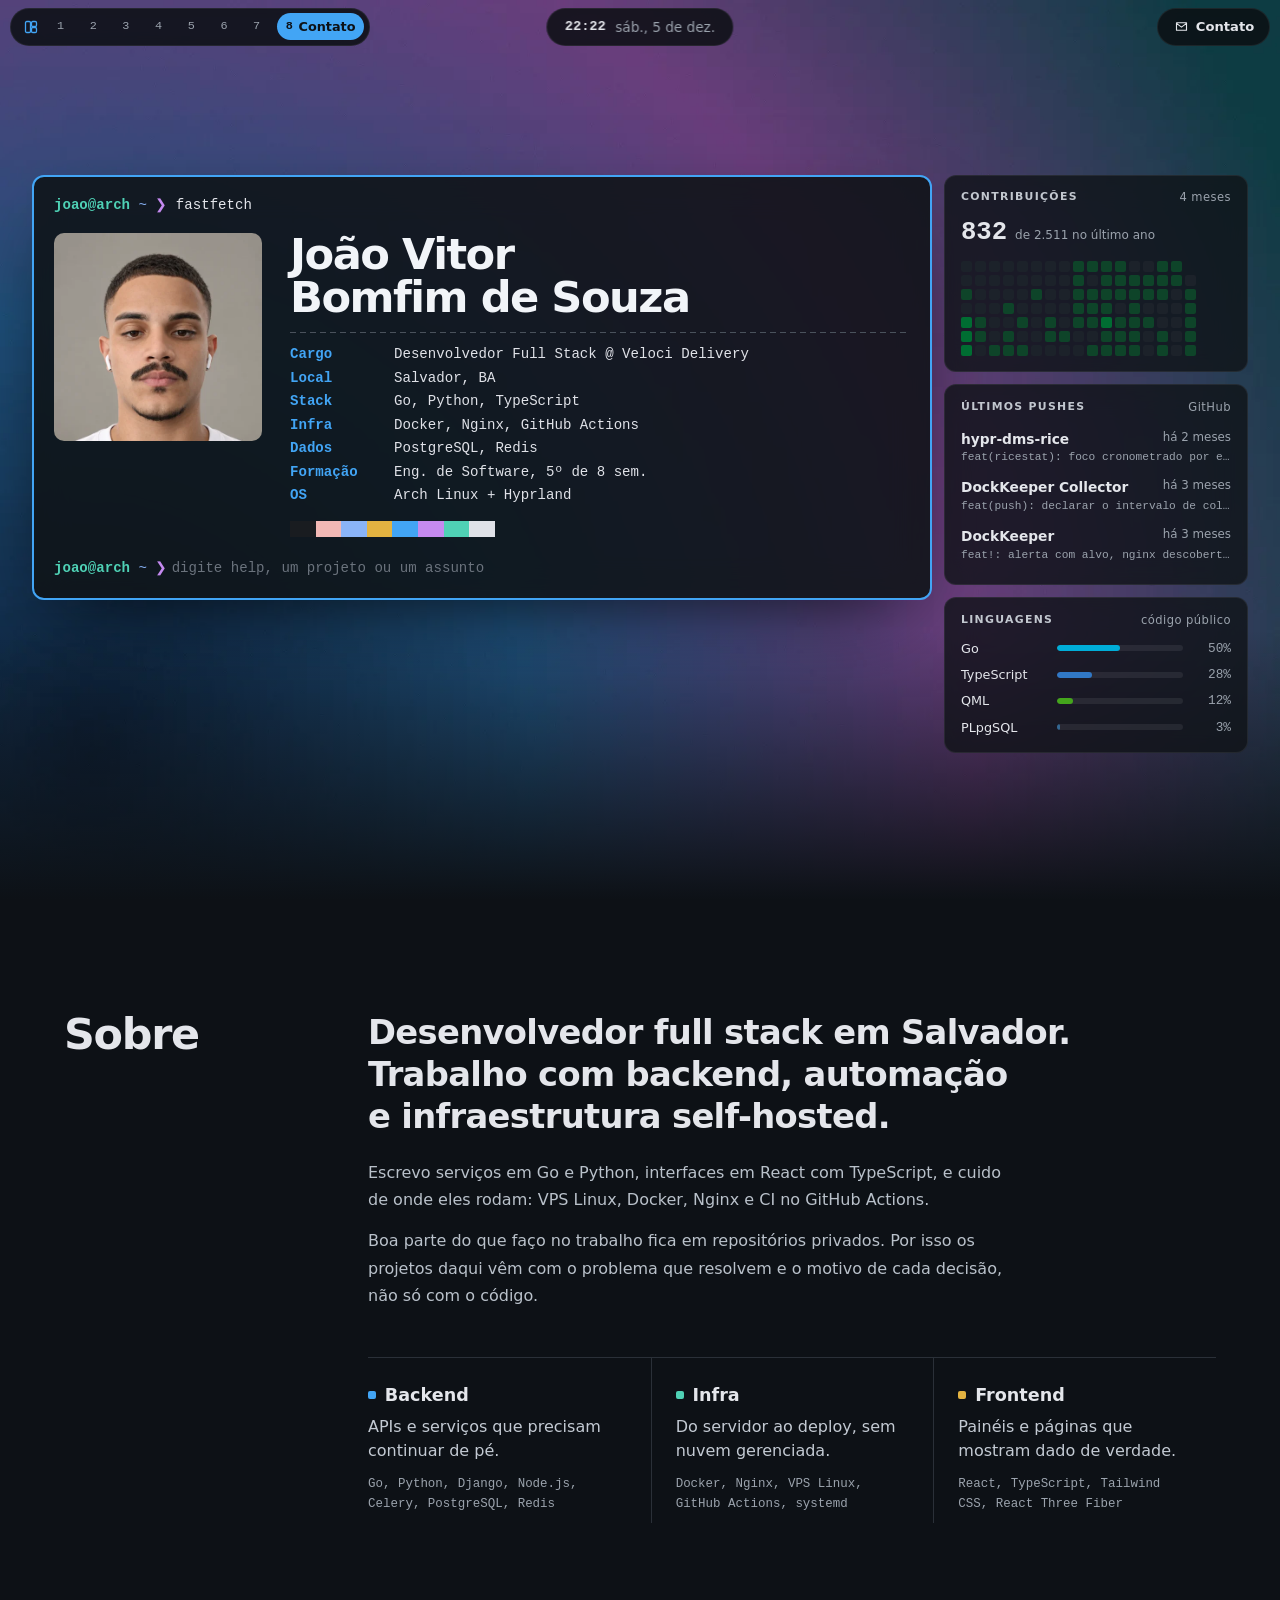
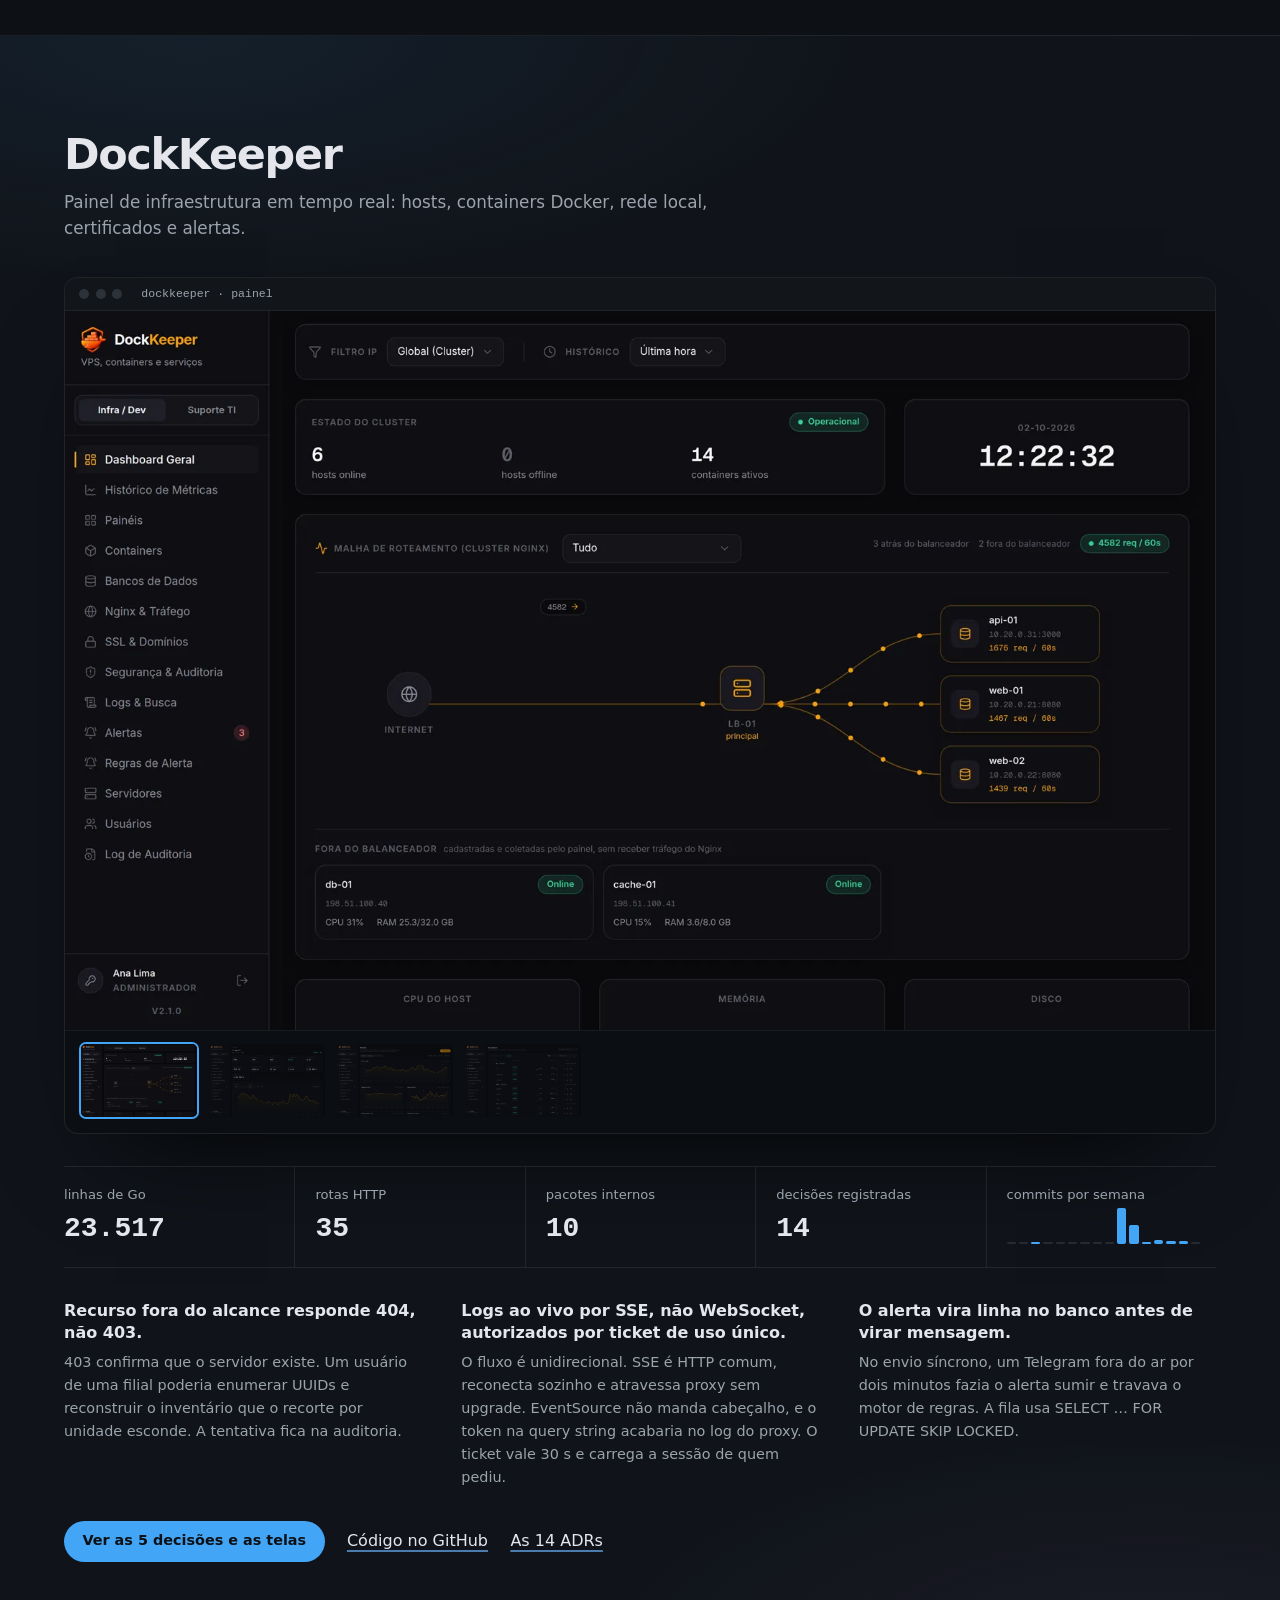
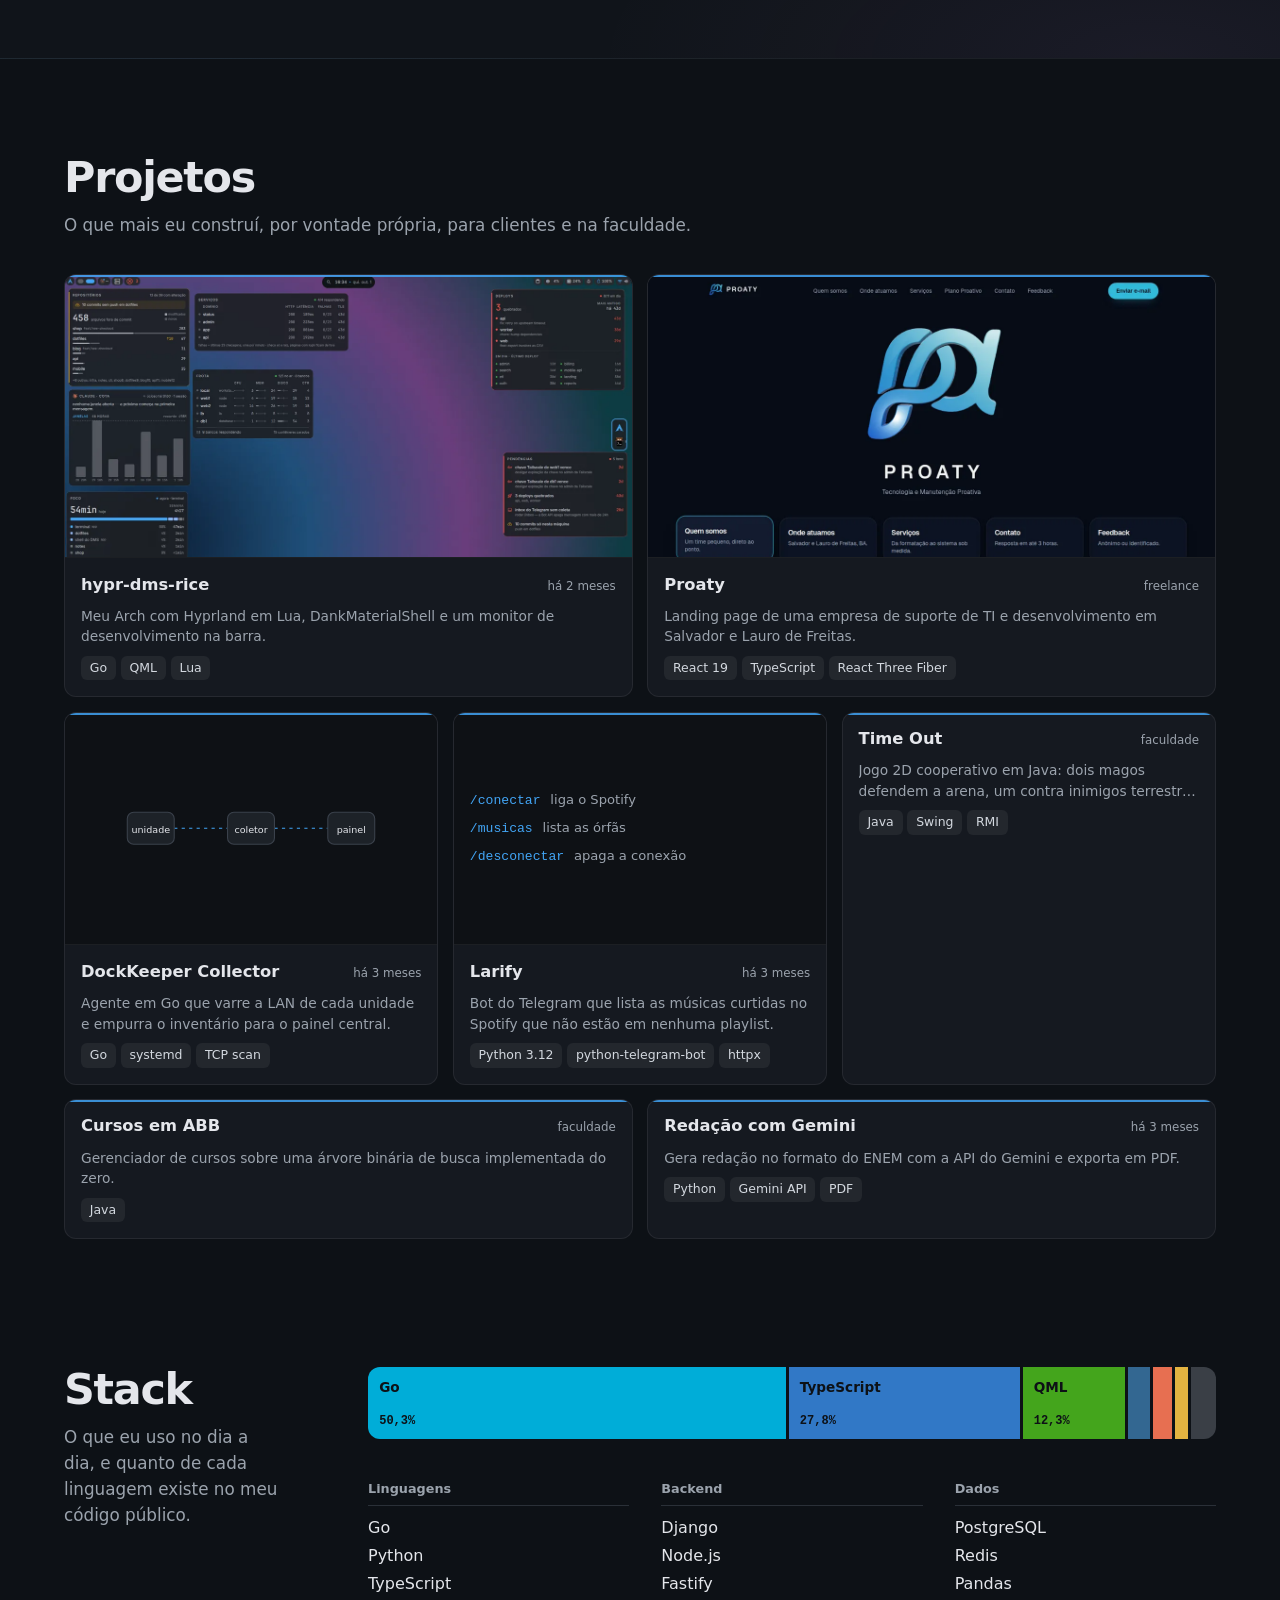
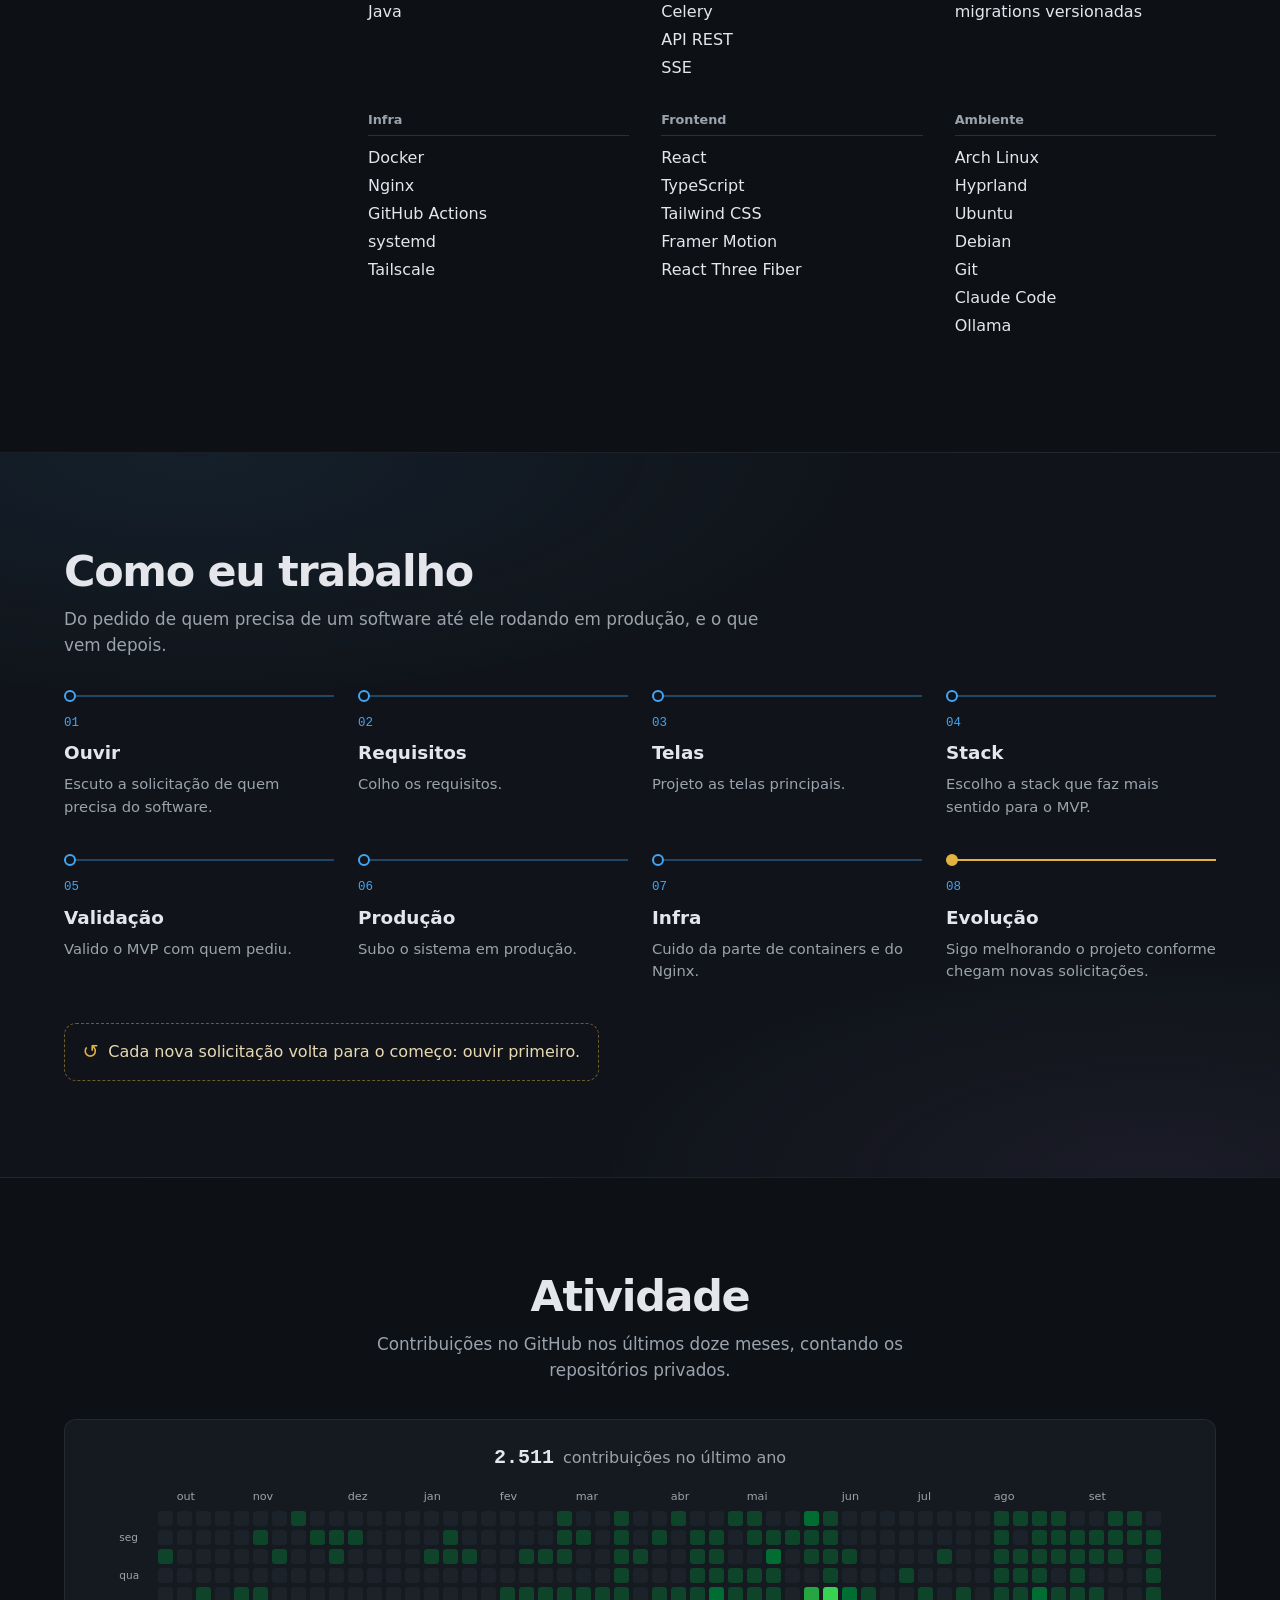
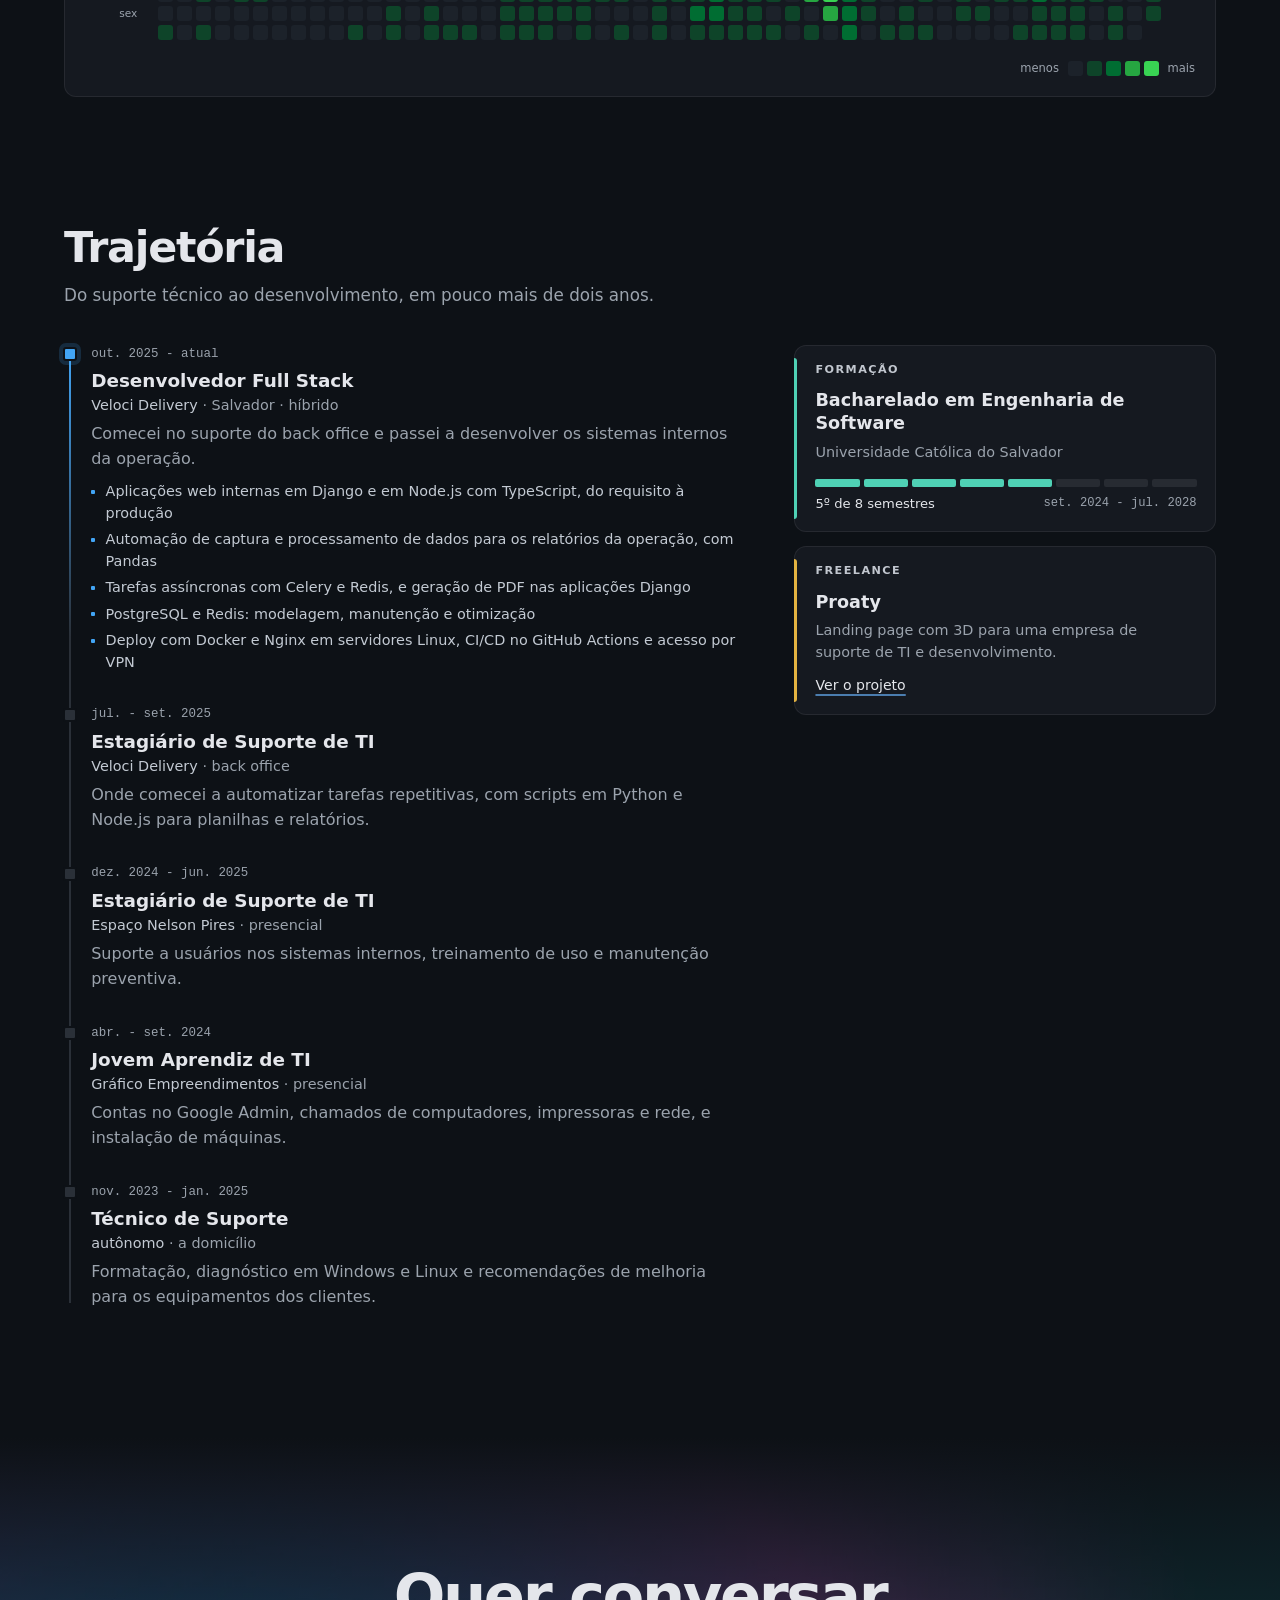
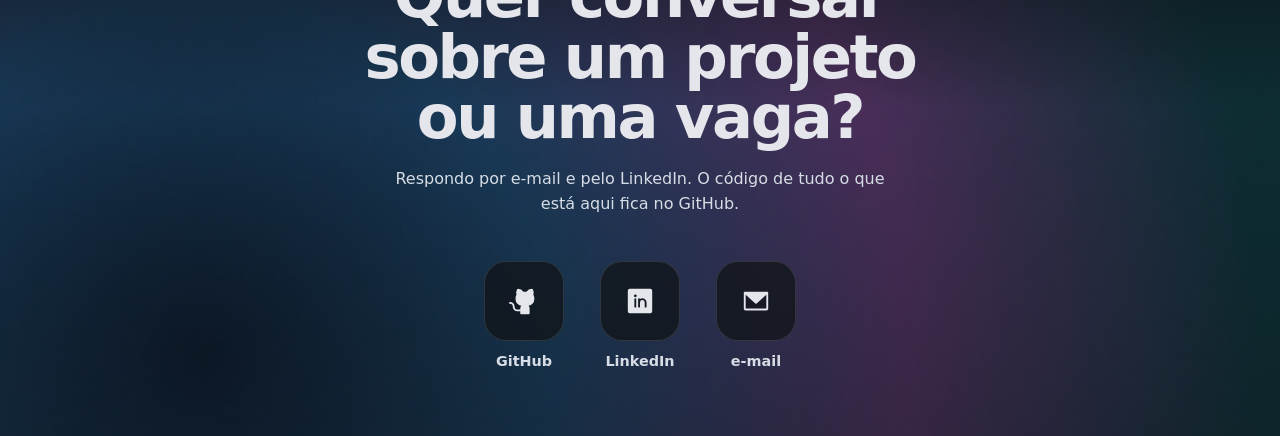
==== index.html @ 6d119129 "build da página pessoal" ====
<!doctype html>
<html lang="pt-BR">
  <head>
    <meta charset="UTF-8" />
    <meta name="viewport" content="width=device-width, initial-scale=1.0, viewport-fit=cover" />
    <title>João Vitor · jvS0uzx</title>
    <meta name="description" content="Desenvolvedor full stack em Salvador. Mapa dos meus projetos em Go, TypeScript e Python: aproxime para ver o problema e as decisões de cada um." />
    <meta name="theme-color" content="#0e1115" />
    <link rel="canonical" href="https://jvs0uzx.github.io/" />
    <link rel="icon" href="/favicon.svg" type="image/svg+xml" />
    <meta property="og:title" content="João Vitor · jvS0uzx" />
    <meta property="og:description" content="Mapa dos meus projetos: aproxime para ver o problema e as decisões de cada um." />
    <meta property="og:type" content="website" />
    <script type="module" crossorigin src="/assets/index-jGFEQ2ZA.js"></script>
    <link rel="stylesheet" crossorigin href="/assets/index-DNe585EU.css">
  </head>
  <body>
    <div id="root"></div>
    <noscript><p style="padding: 2rem; font-family: sans-serif">Esta página precisa de JavaScript. Meus projetos estão em <a href="https://github.com/jvS0uzx">github.com/jvS0uzx</a>.</p></noscript>
  </body>
</html>
---- assets/index-DNe585EU.css ----
/*! tailwindcss v4.3.3 | MIT License | https://tailwindcss.com */
@layer theme{:root,:host{--font-sans:"Schibsted Grotesk Variable", ui-sans-serif, system-ui, sans-serif;--font-mono:"JetBrains Mono Variable", ui-monospace, monospace;--ease-out:cubic-bezier(.23, 1, .32, 1);--default-font-family:var(--font-sans);--default-mono-font-family:var(--font-mono);--color-bg:#0e1115;--color-raised:#1d2228;--color-line:#2a3038;--color-fg:#e4e6eb;--color-muted:#9ba3ad;--color-accent:#63a8ec}}@layer base{*,:after,:before,::backdrop{box-sizing:border-box;border:0 solid;margin:0;padding:0}::file-selector-button{box-sizing:border-box;border:0 solid;margin:0;padding:0}html,:host{-webkit-text-size-adjust:100%;tab-size:4;line-height:1.5;font-family:var(--default-font-family,-apple-system, BlinkMacSystemFont, "Segoe UI", Roboto, "Helvetica Neue", "Noto Sans", Arial, sans-serif, "Apple Color Emoji", "Segoe UI Emoji", "Segoe UI Symbol", "Noto Color Emoji");font-feature-settings:var(--default-font-feature-settings,normal);font-variation-settings:var(--default-font-variation-settings,normal);-webkit-tap-highlight-color:transparent}hr{height:0;color:inherit;border-top-width:1px}abbr:where([title]){-webkit-text-decoration:underline dotted;text-decoration:underline dotted}h1,h2,h3,h4,h5,h6{font-size:inherit;font-weight:inherit}a{color:inherit;-webkit-text-decoration:inherit;-webkit-text-decoration:inherit;-webkit-text-decoration:inherit;-webkit-text-decoration:inherit;text-decoration:inherit}b,strong{font-weight:bolder}code,kbd,samp,pre{font-family:var(--default-mono-font-family,ui-monospace, SFMono-Regular, Menlo, Monaco, Consolas, "Liberation Mono", "Courier New", monospace);font-feature-settings:var(--default-mono-font-feature-settings,normal);font-variation-settings:var(--default-mono-font-variation-settings,normal);font-size:1em}small{font-size:80%}sub,sup{vertical-align:baseline;font-size:75%;line-height:0;position:relative}sub{bottom:-.25em}sup{top:-.5em}table{text-indent:0;border-color:inherit;border-collapse:collapse}:-moz-focusring:where(:not(iframe)){outline:auto}progress{vertical-align:baseline}summary{display:list-item}ol,ul,menu{list-style:none}img,svg,video,canvas,audio,iframe,embed,object{vertical-align:middle;display:block}img,video{max-width:100%;height:auto}button,input,select,optgroup,textarea{font:inherit;font-feature-settings:inherit;font-variation-settings:inherit;letter-spacing:inherit;color:inherit;opacity:1;background-color:#0000;border-radius:0}::file-selector-button{font:inherit;font-feature-settings:inherit;font-variation-settings:inherit;letter-spacing:inherit;color:inherit;opacity:1;background-color:#0000;border-radius:0}:where(select:is([multiple],[size])) optgroup{font-weight:bolder}:where(select:is([multiple],[size])) optgroup option{padding-inline-start:20px}::file-selector-button{margin-inline-end:4px}::placeholder{opacity:1}@supports (not ((-webkit-appearance:-apple-pay-button))) or (contain-intrinsic-size:1px){::placeholder{color:currentColor}@supports (color:color-mix(in lab, red, red)){::placeholder{color:color-mix(in oklab, currentcolor 50%, transparent)}}}textarea{resize:vertical}::-webkit-search-decoration{-webkit-appearance:none}::-webkit-date-and-time-value{min-height:1lh;text-align:inherit}::-webkit-datetime-edit{display:inline-flex}::-webkit-datetime-edit-fields-wrapper{padding:0}::-webkit-datetime-edit{padding-block:0}::-webkit-datetime-edit-year-field{padding-block:0}::-webkit-datetime-edit-month-field{padding-block:0}::-webkit-datetime-edit-day-field{padding-block:0}::-webkit-datetime-edit-hour-field{padding-block:0}::-webkit-datetime-edit-minute-field{padding-block:0}::-webkit-datetime-edit-second-field{padding-block:0}::-webkit-datetime-edit-millisecond-field{padding-block:0}::-webkit-datetime-edit-meridiem-field{padding-block:0}::-webkit-calendar-picker-indicator{line-height:1}:-moz-ui-invalid{box-shadow:none}button,input:where([type=button],[type=reset],[type=submit]){appearance:button}::file-selector-button{appearance:button}::-webkit-inner-spin-button{height:auto}::-webkit-outer-spin-button{height:auto}[hidden]:where(:not([hidden=until-found])){display:none!important}html{background:var(--color-bg);color:var(--color-fg);font-family:var(--font-sans);-webkit-font-smoothing:antialiased;text-rendering:optimizelegibility}::selection{background:var(--color-accent);color:var(--color-bg)}:focus-visible{outline:2px solid var(--color-accent);outline-offset:2px}kbd{font-family:var(--font-mono);border:1px solid var(--color-line);background:var(--color-raised);border-bottom-width:2px;border-radius:4px;padding:.05em .4em;font-size:.8em}}@layer components{.inspect-host{container-type:inline-size}.inspect{grid-template-columns:minmax(0,1fr);gap:2.5rem;display:grid}@container (width>=46rem){.inspect{grid-template-columns:minmax(0,1fr) minmax(0,1.1fr);gap:3.5rem}}.inspect-title{letter-spacing:-.025em;text-wrap:balance;font-size:clamp(1.6rem,1.2rem + 2.2cqi,2.4rem);font-weight:750;line-height:1.05}.inspect-pitch{text-wrap:pretty;max-width:38rem;margin-top:.9rem;font-size:1.15rem;line-height:1.5}.inspect-problem{color:var(--color-muted);text-wrap:pretty;max-width:38rem;margin-top:1.1rem;line-height:1.65}.inspect-problem strong{color:var(--color-fg);font-weight:600}.inspect-facts{grid-template-columns:repeat(auto-fit,minmax(9.5rem,1fr));gap:1.25rem 1.5rem;max-width:38rem;margin-top:1.75rem;display:grid}.inspect-facts div{flex-direction:column-reverse;gap:.15rem;display:flex}.inspect-facts dd{letter-spacing:-.02em;font-variant-numeric:lining-nums;font-size:1.7rem;font-weight:650}.inspect-facts dt{color:var(--color-muted);font-size:.85rem}.inspect-stack{color:var(--color-muted);margin-top:1.5rem;font-size:.95rem}.inspect-links{flex-wrap:wrap;gap:.4rem 1.4rem;margin-top:.6rem;display:flex}.inspect-links a,.text-link{color:var(--color-fg);font-weight:500;-webkit-text-decoration:underline #63a8ecb3;text-decoration:underline #63a8ecb3}@supports (color:color-mix(in lab, red, red)){.inspect-links a,.text-link{-webkit-text-decoration-color:color-mix(in srgb, var(--color-accent) 70%, transparent);-webkit-text-decoration-color:color-mix(in srgb, var(--color-accent) 70%, transparent);-webkit-text-decoration-color:color-mix(in srgb, var(--color-accent) 70%, transparent);text-decoration-color:color-mix(in srgb, var(--color-accent) 70%, transparent)}}.inspect-links a,.text-link{text-underline-offset:4px;text-decoration-thickness:1.5px;transition:text-decoration-color .16s}@media (hover:hover){.inspect-links a:hover,.text-link:hover{-webkit-text-decoration-color:var(--color-fg);-webkit-text-decoration-color:var(--color-fg);-webkit-text-decoration-color:var(--color-fg);text-decoration-color:var(--color-fg)}}.inspect-side img{border:1px solid var(--color-line);border-radius:6px;width:100%;height:auto;margin-bottom:2rem}.inspect-sub{font-size:1.05rem;font-weight:650}.inspect-decisions{gap:1.35rem;margin-top:1rem;display:grid}.inspect-decisions li{border-left:2px solid var(--color-line);padding-left:1rem}.inspect-decisions .what{text-wrap:pretty;font-weight:550;line-height:1.4}.inspect-decisions .why{color:var(--color-muted);text-wrap:pretty;margin-top:.3rem;font-size:.95rem;line-height:1.6}html{background:#0d1116;scroll-padding-top:4.5rem}@media (prefers-reduced-motion:no-preference){html{scroll-behavior:smooth}}.skip{z-index:60;background:var(--color-accent);color:var(--color-bg);border-radius:999px;padding:.5rem 1rem;font-weight:600;position:absolute;top:-4rem;left:1rem}.skip:focus{top:.75rem}.dms{z-index:50;pointer-events:none;justify-content:space-between;align-items:center;gap:.5rem;display:flex;position:fixed;top:.5rem;left:.6rem;right:.6rem}.dms>*{pointer-events:auto}.dms-left,.dms-clock,.dms-tray>button{-webkit-backdrop-filter:blur(16px)saturate(140%);backdrop-filter:blur(16px)saturate(140%);background:#0d1014e0;border:1px solid #ffffff12;border-radius:999px;align-items:center;height:2.35rem;display:flex}.dms-left{gap:.15rem;padding:0 .3rem;position:relative}.dms-home{color:#42a5f5;border-radius:50%;place-items:center;width:1.9rem;height:1.9rem;display:grid}.dms-ws{gap:.15rem;display:flex}.dms-ws a{height:1.7rem;color:var(--color-muted);border-radius:999px;align-items:center;gap:.35rem;padding:0 .55rem;font-size:.8rem;transition:background-color .18s,color .18s;display:flex}.dms-ws .n{font-family:var(--font-mono);font-size:.74rem}.dms-ws .t{white-space:nowrap;opacity:0;max-width:0;transition:max-width .26s var(--ease-out), opacity .16s ease;overflow:hidden}.dms-ws a[aria-current]{color:#0d1116;background:#42a5f5;font-weight:650}.dms-ws a[aria-current] .t{opacity:1;max-width:10rem}@media (hover:hover){.dms-ws a:not([aria-current]):hover{color:var(--color-fg);background:#ffffff14}}.dms-clock{gap:.6rem;padding:0 1.1rem;font-size:.85rem;position:absolute;left:50%;transform:translate(-50%)}.dms-clock time{font-family:var(--font-mono);font-weight:600}.dms-clock span{color:var(--color-muted)}@media (width<=1023px){.dms-clock{display:none}}@media (width<=559px){.dms-ws .t{display:none}.dms-ws a{padding:0 .45rem}}.dms-tray{position:relative}.dms-tray>button{gap:.45rem;padding:0 .95rem;font-size:.82rem;font-weight:550;transition:background-color .14s}.dms-tray>button[aria-expanded=true]{background:#282e36f2}.notif{transform-origin:100% 0;background:#111419f7;border:1px solid #ffffff17;border-radius:16px;gap:.45rem;width:min(21rem,100vw - 1.5rem);padding:.7rem;display:grid;position:absolute;top:calc(100% + .6rem);right:0;box-shadow:0 30px 70px -24px #000000d9}@starting-style{.notif{opacity:0;transform:scale(.96)translateY(-4px)}}.notif{transition:opacity .16s ease, transform .2s var(--ease-out)}.notif-head{letter-spacing:.12em;text-transform:uppercase;color:#c2c7cf;padding:.2rem .35rem .3rem;font-size:.72rem;font-weight:650}.notif-card{background:#ffffff0d;border-radius:11px;padding:.7rem .85rem;transition:background-color .14s;display:block}.notif-link:hover{background:#ffffff17}.notif-title{font-size:.9rem;font-weight:600;display:block}.notif-body{font-family:var(--font-mono);color:var(--color-muted);text-overflow:ellipsis;margin-top:.1rem;font-size:.76rem;display:block;overflow:hidden}.notif-actions{gap:.4rem;margin-top:.6rem;display:flex}.notif-actions button,.notif-actions a{background:#ffffff14;border-radius:8px;padding:.3rem .75rem;font-size:.8rem;font-weight:550}.notif-actions button{color:#0d1116;background:#42a5f5}.desk{isolation:isolate;align-items:center;min-height:100dvh;padding:4.25rem .75rem 2.5rem;display:grid;position:relative;overflow:clip}.desk:before{content:"";z-index:-2;background:url(/media/aurora.webp) 50%/cover no-repeat;position:absolute;inset:0}.desk:after{content:"";z-index:-1;background:linear-gradient(#0000,#0d1116);height:30%;position:absolute;inset:auto 0 0}@media (width<=639px){.desk:before{background-image:url(/media/aurora-sm.webp)}}.desk-grid{gap:12px;width:min(76rem,100%);margin:0 auto;display:grid}@media (width>=1000px){.desk-grid{grid-template-columns:minmax(0,1fr) 19rem;align-items:start}}.kitty{-webkit-backdrop-filter:blur(18px)saturate(130%);backdrop-filter:blur(18px)saturate(130%);font-family:var(--font-mono);cursor:text;background:#101418e6;border:2px solid #42a5f5;border-radius:12px;font-size:.88rem;transition:box-shadow .2s;box-shadow:0 30px 80px -30px #000c}.kitty:focus-within{box-shadow:0 30px 80px -30px #000c,0 0 0 4px #42a5f533}.kitty-body{scrollbar-width:thin;max-height:min(78dvh,40rem);padding:1.1rem 1.25rem 1.2rem;overflow-y:auto}.sh-line{white-space:pre-wrap;word-break:break-word;line-height:1.6}.sh-user{color:#4fd1b5;font-weight:600}.sh-path{color:#8ab4f8}.sh-arrow{color:#c58af0}.sh-caret{vertical-align:-.15em;background:#e0e2e8;width:.55em;height:1.1em;margin-left:1px;animation:1s step-end infinite blink;display:inline-block}@keyframes blink{50%{opacity:0}}.ff{gap:1.25rem;margin:1rem 0 1.25rem;display:grid}@media (width>=640px){.ff{grid-template-columns:auto 1fr;align-items:start;gap:1.75rem}}.ff-photo{aspect-ratio:1;object-fit:cover;width:clamp(8.5rem,20vw,13rem);animation:print .38s var(--ease-out) backwards;border-radius:10px}.ff-name{font-family:var(--font-sans);letter-spacing:-.035em;color:#f1f4f8;text-wrap:balance;animation:print .38s var(--ease-out) 60ms backwards;font-size:clamp(1.7rem,1.1rem + 2.2vw,2.7rem);font-weight:800;line-height:1}.ff-rule{background:repeating-linear-gradient(90deg,#4a525c 0 6px,#0000 6px 10px);height:1px;margin:.8rem 0 .7rem}.ff-info dl{gap:.15rem;display:grid}.ff-info dl div{animation:print .3s var(--ease-out) backwards;animation-delay:calc(.12s + var(--i) * 55ms);grid-template-columns:6.5rem 1fr;display:grid}.ff-info dt{color:#42a5f5;font-weight:600}.ff-info dd{color:#e0e2e8}.ff-colors{animation:print .3s var(--ease-out) .56s backwards;margin-top:.9rem;display:flex}.ff-colors span{width:1.6rem;height:1rem}@keyframes print{0%{opacity:0;transform:translateY(3px)}}@media (prefers-reduced-motion:reduce){.ff-photo,.ff-name,.ff-info dl div,.ff-colors{animation:none}}.sh-entry{margin-top:.5rem}.sh-out{color:#c9cdd4;margin:.2rem 0 .4rem}.sh-out b{color:#e3b341;font-weight:500}.sh-err{color:#f2b8b5}.sh-hits{gap:.1rem;display:grid}.sh-hits li{gap:.75rem;display:flex}.sh-hits button{color:#8ab4f8;text-underline-offset:3px;text-decoration:underline}.sh-hits span{color:var(--color-muted)}.sh-input{gap:.5ch;margin-top:.4rem;display:flex}.sh-input label{flex:none}.sh-input input{color:#e0e2e8;min-width:0;font:inherit;caret-color:#e0e2e8;background:0 0;border:0;flex:1}.sh-input input:focus{outline:none}.sh-input input::placeholder{color:#6b737d}.desk-widgets{align-content:start;gap:12px;display:grid}@media (width>=640px) and (width<=999px){.desk-widgets{grid-template-columns:repeat(3,minmax(0,1fr))}}.dw{-webkit-backdrop-filter:blur(16px)saturate(130%);backdrop-filter:blur(16px)saturate(130%);animation:print .4s var(--ease-out) backwards;background:#101418d1;border:1px solid #ffffff12;border-radius:12px;padding:.85rem 1rem .95rem}.dw:first-child{animation-delay:.7s}.dw:nth-child(2){animation-delay:.78s}.dw:nth-child(3){animation-delay:.86s}@media (prefers-reduced-motion:reduce){.dw{animation:none}}.dw-head{letter-spacing:.12em;text-transform:uppercase;color:#c2c7cf;justify-content:space-between;gap:.5rem;font-size:.68rem;font-weight:650;display:flex}.dw-head span:last-child{letter-spacing:.04em;text-transform:none;color:var(--color-muted);font-size:.72rem;font-weight:500}.dw-big{font-family:var(--font-mono);align-items:baseline;gap:.5rem;margin-top:.45rem;font-size:1.6rem;font-weight:600;display:flex}.dw-big small{font-family:var(--font-sans);color:var(--color-muted);font-size:.75rem;font-weight:400}.mini-cal{gap:3px;margin-top:.55rem;display:flex}.mini-cal div{flex-direction:column;justify-content:flex-end;gap:3px;display:flex}.mini-cal span{background:#1c222a;border-radius:2px;width:11px;height:11px}.dw-list{margin:.45rem -.4rem 0;display:grid}.dw-list button{text-align:left;border-radius:7px;grid-template-columns:1fr auto;width:100%;padding:.35rem .4rem;transition:background-color .14s;display:grid}@media (hover:hover){.dw-list button:hover{background:#ffffff0f}}.dw-name{font-size:.86rem;font-weight:600}.dw-time{color:var(--color-muted);font-size:.74rem}.dw-msg{font-family:var(--font-mono);color:var(--color-muted);white-space:nowrap;text-overflow:ellipsis;grid-column:1/-1;font-size:.7rem;overflow:hidden}.dw-langs{gap:.45rem;margin-top:.6rem;font-size:.8rem;display:grid}.dw-langs li{grid-template-columns:5.5rem 1fr 2.5rem;align-items:center;gap:.5rem;display:grid}.dw-langs li span:last-child{text-align:right;font-family:var(--font-mono);color:var(--color-muted)}.dw-track{background:#ffffff12;border-radius:3px;height:6px;overflow:hidden}.dw-track span{border-radius:3px;height:100%;display:block}.wrap{max-width:76rem;margin:0 auto;padding:0 1rem}@media (width>=640px){.wrap{padding:0 2rem}}.sec{padding:7rem 0 1rem}.sec[data-band=deep]{background:radial-gradient(60rem 22rem at 15% 0,#42a5f514,#0000 70%),radial-gradient(50rem 20rem at 90% 100%,#c58af00f,#0000 70%),#10141a;border-block:1px solid #ffffff0d;margin-top:6rem;padding:6rem 0}.sec[data-band=deep]+.sec{padding-top:6rem}.sec-head{max-width:44rem;margin-bottom:2.25rem}.sec-head h2{letter-spacing:-.03em;font-size:clamp(1.9rem,1.4rem + 1.6vw,2.8rem);font-weight:750;line-height:1.05}.sec-head p{color:var(--color-muted);text-wrap:pretty;margin-top:.75rem;font-size:1.05rem;line-height:1.55}.sec[data-look=center] .sec-head{text-align:center;margin-inline:auto}@media (width>=900px){.sec[data-look=split] .wrap{grid-template-columns:15rem minmax(0,1fr);column-gap:4rem;display:grid}.sec[data-look=split] .sec-head{grid-row:span 2;align-self:start;position:sticky;top:5rem}}.w{--tone:transparent;background:#151920;border:1px solid #ffffff12;border-radius:12px;padding:1rem 1.15rem 1.1rem 1.25rem;position:relative}[data-tone=infra]{--tone:#42a5f5}[data-tone=produto]{--tone:#e3b341}[data-tone=lab]{--tone:#4fd1b5}.w:before{content:"";background:var(--tone);border-radius:0 3px 3px 0;width:3px;position:absolute;top:12px;bottom:12px;left:-1px}.w-label{letter-spacing:.13em;text-transform:uppercase;color:#c2c7cf;font-size:.7rem;font-weight:650}.about{gap:1.25rem;display:grid}.about-lead{letter-spacing:-.02em;text-wrap:balance;max-width:30ch;font-size:clamp(1.5rem,1.15rem + 1.2vw,2.2rem);font-weight:600;line-height:1.25}.about-body{color:#b9c1ca;gap:.9rem;max-width:40rem;line-height:1.7;display:grid}.areas{border-top:1px solid var(--color-line);margin-top:3rem;display:grid}.areas li{border-bottom:1px solid var(--color-line);padding:1.4rem 0 1.2rem}@media (width>=760px){.areas{grid-template-columns:repeat(3,minmax(0,1fr))}.areas li{border-bottom:0;border-left:1px solid var(--color-line);padding:1.5rem 1.5rem .5rem}.areas li:first-child{border-left:0;padding-left:0}}.areas h3{align-items:center;gap:.55rem;font-size:1.1rem;font-weight:650;display:flex}.areas h3:before{content:"";background:var(--tone);border-radius:2px;width:8px;height:8px}.areas p{color:#c3cad3;margin-top:.4rem}.areas .areas-tools{font-family:var(--font-mono);color:var(--color-muted);margin-top:.75rem;font-size:.78rem;line-height:1.6}.feature{gap:2rem;display:grid}.feature-shot{background:#0b0e12;border:1px solid #ffffff17;border-radius:14px;overflow:hidden;box-shadow:0 50px 100px -50px #000000e6}.browser-bar{background:#12161b;border-bottom:1px solid #ffffff0f;align-items:center;gap:.4rem;height:2.1rem;padding:0 .9rem;display:flex}.browser-bar span{background:#2c323a;border-radius:50%;width:10px;height:10px}.browser-bar em{font-style:normal;font-family:var(--font-mono);color:var(--color-muted);margin-left:.8rem;font-size:.72rem}.feature-shot .gal-frame{border:0;border-radius:0}.feature-shot .gal-thumbs{border-top:1px solid #ffffff0f;margin:0;padding:.7rem .9rem .9rem}.feature-stats{border-block:1px solid #ffffff14;grid-template-columns:repeat(2,minmax(0,1fr));display:grid}@media (width>=760px){.feature-stats{grid-template-columns:repeat(5,minmax(0,1fr))}}.feature-stats>div{flex-direction:column-reverse;justify-content:flex-end;gap:.2rem;padding:1.1rem 1rem 1.1rem 0;display:flex}@media (width>=760px){.feature-stats>div+div{border-left:1px solid #ffffff14;padding-left:1.25rem}}.feature-stats dd{font-family:var(--font-mono);font-size:1.75rem;font-weight:600}.feature-stats dt{color:var(--color-muted);font-size:.82rem}.feature-commits{--tone:#42a5f5}.bars{align-items:flex-end;gap:3px;height:2.3rem;display:flex}.bars span{background:var(--tone);border-radius:2px;flex:1}.bars span[data-zero]{background:#ffffff1a}.feature-decisions{gap:1.5rem;display:grid}@media (width>=900px){.feature-decisions{grid-template-columns:repeat(3,minmax(0,1fr));gap:2.5rem}}.feature-decisions .what{font-weight:650;line-height:1.35}.feature-decisions .why{color:var(--color-muted);margin-top:.45rem;font-size:.9rem;line-height:1.6}.feature-links{flex-wrap:wrap;align-items:center;gap:.75rem 1.4rem;display:flex}.btn{color:#0d1116;transition:transform .14s var(--ease-out);background:#42a5f5;border-radius:999px;padding:.6rem 1.15rem;font-size:.9rem;font-weight:650}.btn:active{transform:scale(.97)}.gal-frame{background:#0b0d10;border:1px solid #ffffff14;border-radius:12px;overflow:hidden}.gal-frame img{width:100%;height:auto;animation:.26s fade;display:block}@keyframes fade{0%{opacity:.2}}.gal-thumbs{gap:.5rem;margin-top:.6rem;display:flex;overflow-x:auto}.gal-thumbs button{opacity:.55;border:2px solid #0000;border-radius:7px;flex:none;width:6.5rem;transition:opacity .14s,border-color .14s;overflow:hidden}.gal-big .gal-thumbs button{width:7.5rem}.gal-thumbs button[aria-selected=true]{opacity:1;border-color:#42a5f5}.gal-thumbs img{width:100%;height:auto;display:block}.bento{grid-template-columns:minmax(0,1fr);gap:.9rem;display:grid}@media (width>=640px){.bento{grid-template-columns:repeat(2,minmax(0,1fr))}}@media (width>=1100px){.bento{grid-template-columns:repeat(6,minmax(0,1fr))}.card[data-slug=hypr-dms-rice],.card[data-slug=proaty],.card[data-slug=ORGANIZACAO-DE-CURSOS],.card[data-slug=Redacao-GeminiAPI]{grid-column:span 3}.card[data-slug=dockkeeper_collector],.card[data-slug=Larify],.card[data-slug=GAME_2D]{grid-column:span 2}.card[data-slug=hypr-dms-rice] .card-thumb,.card[data-slug=proaty] .card-thumb{aspect-ratio:16/8}}.card{--tone:#42a5f5;transition:border-color .18s ease, transform .22s var(--ease-out);background:#151920;border:1px solid #ffffff12;border-radius:12px;flex-direction:column;display:flex;position:relative;overflow:hidden}.card:before{content:"";z-index:1;background:var(--tone);opacity:.85;height:2px;position:absolute;top:0;left:0;right:0}.card-hit{z-index:2;border-radius:inherit;position:absolute;inset:0}@media (hover:hover){.card:hover{border-color:#ffffff2e;transform:translateY(-2px)}.card:hover .card-thumb img{transform:scale(1.03)}}.card:has(.card-hit:active){transform:scale(.99)}.card-thumb{aspect-ratio:16/10;background:#0e1115;border-bottom:1px solid #ffffff0f;overflow:hidden}.card-thumb img{object-fit:cover;object-position:top left;width:100%;height:100%;transition:transform .5s var(--ease-out)}.card-thumb-draw{place-items:center;padding:1rem;display:grid}.card-cmds{color:var(--color-muted);align-content:center;place-items:start;gap:.45rem;font-size:.82rem}.card-cmds b{font-family:var(--font-mono);color:var(--tone);margin-right:.35rem;font-weight:500}.card-body{gap:.55rem;padding:.9rem 1rem 1rem;display:grid}.card-top{justify-content:space-between;align-items:baseline;gap:.6rem;display:flex}.card-top h3{font-size:1.02rem;font-weight:650}.card-top span{color:var(--color-muted);white-space:nowrap;font-size:.74rem}.card-body>p{color:var(--color-muted);-webkit-line-clamp:2;-webkit-box-orient:vertical;font-size:.86rem;line-height:1.5;display:-webkit-box;overflow:hidden}.chips{flex-wrap:wrap;gap:.3rem;display:flex}.chips li{color:#d3d8df;background:#ffffff0f;border-radius:6px;padding:.18rem .55rem;font-size:.78rem}.flow{width:100%;max-width:16rem;height:auto}.flow rect{fill:#1d2228;stroke:#3a414b}.flow text{fill:var(--color-fg);text-anchor:middle;font-size:9px}.flow-line{stroke:#42a5f5;stroke-dasharray:3 4}.flow-dot{fill:#42a5f5}@media (prefers-reduced-motion:reduce){.flow-dot{display:none}}.langs-big{border-radius:12px;gap:3px;height:4.5rem;display:flex;overflow:hidden}.langs-big>div{background:var(--c);min-width:6px;position:relative}.lb-name,.lb-pct{white-space:nowrap;color:#0d1116;font-weight:700;position:absolute;left:.7rem}.lb-name{font-size:.85rem;top:.6rem}.lb-pct{font-family:var(--font-mono);font-size:.75rem;font-weight:600;bottom:.55rem}.langs-big>div:nth-child(n+4) .lb-name,.langs-big>div:nth-child(n+4) .lb-pct{display:none}.groups{grid-template-columns:repeat(2,minmax(0,1fr));gap:1.75rem 2rem;margin-top:2.5rem;display:grid}@media (width>=760px){.groups{grid-template-columns:repeat(3,minmax(0,1fr))}}.groups dt{border-bottom:1px solid var(--color-line);color:var(--color-muted);margin-bottom:.5rem;padding-bottom:.4rem;font-size:.8rem;font-weight:650}.groups dd{font-size:1rem;line-height:1.75}.flowline{grid-template-columns:repeat(2,minmax(0,1fr));gap:1.75rem 1.25rem;display:grid;position:relative}@media (width>=900px){.flowline{grid-template-columns:repeat(4,minmax(0,1fr));gap:2.5rem 1.5rem}}.flowline li{border-top:2px solid #42a5f559;align-content:start;gap:.4rem;padding-top:1.1rem;display:grid;position:relative}.flowline li:before{content:"";background:#10141a;border:2px solid #42a5f5;border-radius:50%;width:12px;height:12px;position:absolute;top:-7px;left:0}.flowline li:last-child{border-top-color:#e3b341}.flowline li:last-child:before{background:#e3b341;border-color:#e3b341}.fl-n{font-family:var(--font-mono);color:#42a5f5;font-size:.78rem}.flowline h3{font-size:1.15rem;font-weight:650}.flowline p{color:var(--color-muted);max-width:18rem;font-size:.92rem;line-height:1.55}.fl-loop{color:#e9d9b0;border:1px dashed #e3b34173;border-radius:12px;align-items:center;gap:.6rem;width:fit-content;margin-top:2.5rem;padding:.85rem 1.1rem;display:flex}.fl-loop span{color:#e3b341;font-size:1.2rem}.cal-w{--c:12px;--g:3px;justify-items:center;gap:1rem;padding:1.4rem 1.25rem 1.2rem;display:grid}.cal-w:before{display:none}@media (width>=1200px){.cal-w{--c:15px;--g:4px}}.cal-total{color:var(--color-muted)}.cal-total strong{font-family:var(--font-mono);color:var(--color-fg);margin-right:.25rem;font-size:1.25rem;font-weight:600}.cal-scroll{max-width:100%;padding-bottom:.25rem;overflow-x:auto}.cal{grid-template-columns:2rem auto;gap:.35rem .4rem;width:max-content;display:grid}.cal-months{grid-column:2;grid-auto-flow:column;grid-auto-columns:var(--c);column-gap:var(--g);color:var(--color-muted);font-size:.7rem;display:grid}.cal-months span{white-space:nowrap}.cal-days{grid-template-rows:repeat(7, var(--c));row-gap:var(--g);font-size:.66rem;line-height:var(--c);color:var(--color-muted);display:grid}.cal-grid{grid-auto-flow:column;grid-auto-columns:var(--c);column-gap:var(--g);display:grid}.cal-week{gap:var(--g);height:calc(7 * var(--c) + 6 * var(--g));flex-direction:column;display:flex}.cal-week[data-first]{justify-content:flex-end}.cal-week span,.cal-legend span{width:var(--c);height:var(--c);background:#1c222a;border-radius:3px}[data-l="1"]{background:#0e4429!important}[data-l="2"]{background:#006d32!important}[data-l="3"]{background:#26a641!important}[data-l="4"]{background:#39d353!important}.cal-legend{color:var(--color-muted);justify-self:end;align-items:center;gap:.25rem;font-size:.72rem;display:flex}.cal-legend span:first-of-type{margin-left:.3rem}.cal-legend span:last-of-type{margin-right:.3rem}.career{gap:2.5rem;display:grid}@media (width>=900px){.career{grid-template-columns:1.6fr 1fr;align-items:start;gap:3.5rem}}.timeline{gap:2rem;padding-left:1.7rem;display:grid;position:relative}.timeline:before{content:"";background:linear-gradient(#42a5f5, var(--color-line) 30%);width:2px;position:absolute;top:.45rem;bottom:.45rem;left:5px}.timeline>li{position:relative}.timeline>li:before{content:"";box-sizing:content-box;background:#2a3038;border:2px solid #0d1116;border-radius:3px;width:10px;height:10px;position:absolute;top:.3rem;left:calc(1px - 1.7rem);transform:translate(-2px,-2px)}.timeline>li[data-now]:before{background:#42a5f5;box-shadow:0 0 0 4px #42a5f52e}.tl-period{font-family:var(--font-mono);color:var(--color-muted);font-size:.78rem}.timeline h3{margin-top:.25rem;font-size:1.15rem;font-weight:650}.tl-where{color:#c3cad3;font-size:.9rem}.tl-where span{color:var(--color-muted)}.tl-line{max-width:42rem;color:var(--color-muted);margin-top:.35rem;line-height:1.55}.tl-points{color:#c3cad3;gap:.3rem;max-width:42rem;margin-top:.6rem;font-size:.9rem;display:grid}.tl-points li{padding-left:.9rem;position:relative}.tl-points li:before{content:"";background:#42a5f5;border-radius:1px;width:4px;height:4px;position:absolute;top:.6em;left:0}.career-side{gap:.9rem;display:grid}@media (width>=900px){.career-side{position:sticky;top:5rem}}.career-side .w{gap:.4rem;display:grid}.edu-course{margin-top:.3rem;font-size:1.1rem;font-weight:650;line-height:1.3}.edu-school{color:var(--color-muted);font-size:.9rem;line-height:1.5}.edu-bar{grid-template-columns:repeat(8,1fr);gap:4px;margin-top:.6rem;display:grid}.edu-bar span{background:#ffffff14;border-radius:2px;height:8px}.edu-bar span[data-done]{background:var(--tone)}.edu-meta{justify-content:space-between;gap:1rem;font-size:.82rem;display:flex}.edu-meta span{font-family:var(--font-mono);color:var(--color-muted);font-size:.76rem}.edu-link{justify-self:start;margin-top:.3rem;font-size:.88rem}.contact{isolation:isolate;text-align:center;margin-top:7rem;padding:8rem 0 4rem;position:relative;overflow:clip}.contact:before{content:"";z-index:-2;background:url(/media/aurora.webp) 50% 70%/cover no-repeat;position:absolute;inset:0}.contact:after{content:"";z-index:-1;background:linear-gradient(#0d1116,#0d111659 45%,#0d11168c);position:absolute;inset:0}.contact h2{letter-spacing:-.04em;text-wrap:balance;max-width:16ch;margin:0 auto;font-size:clamp(2.1rem,1.4rem + 3vw,4rem);font-weight:800;line-height:1}.contact .wrap>p:first-of-type{color:#d6dde6;max-width:32rem;margin:1.1rem auto 0;line-height:1.6}.contact-links{flex-wrap:wrap;justify-content:center;gap:1.5rem 2.25rem;margin-top:2.75rem;display:flex}.contact-links a{--brand:#42a5f5;justify-items:center;gap:.6rem;display:grid}.contact-links a[data-brand=github]{--brand:#f0f6fc}.contact-links a[data-brand=linkedin]{--brand:#0a66c2}.contact-links a[data-brand=mail]{--brand:#ea4335}.cl-icon{-webkit-backdrop-filter:blur(12px);backdrop-filter:blur(12px);width:5rem;height:5rem;color:var(--color-fg);transition:transform .26s var(--ease-out), background-color .2s ease, color .2s ease, border-color .2s ease;background:#101418bf;border:1px solid #ffffff1f;border-radius:22px;place-items:center;display:grid}.cl-label{color:#d6dde6;font-size:.9rem;font-weight:550}@media (hover:hover){.contact-links a:hover .cl-icon{background:var(--brand);border-color:var(--brand);color:#fff;transform:translateY(-4px)rotate(-4deg)}.contact-links a[data-brand=github]:hover .cl-icon{color:#0d1116}}.contact-links a:focus-visible .cl-icon{border-color:var(--brand)}.contact-links a:active .cl-icon{transform:scale(.95)}.foot{color:#b9c1ca;margin-top:4.5rem;font-size:.85rem}.foot a{text-underline-offset:3px;text-decoration:underline}.sheet{width:min(64rem,94vw);max-height:90dvh;color:var(--color-fg);overscroll-behavior:contain;background:#14171b;border:1px solid #ffffff14;border-radius:14px;margin:auto;padding:0}.sheet[open]{animation:pop .2s var(--ease-out)}@keyframes pop{0%{opacity:0;transform:scale(.97)}}.sheet::backdrop{-webkit-backdrop-filter:blur(3px);backdrop-filter:blur(3px);background:#06080a9e}@media (width<=639px){.sheet{border-radius:0;width:100vw;max-width:none;height:100dvh;max-height:none}}.sheet-body{gap:1.75rem;padding:1.4rem;display:grid;position:relative}@media (width>=640px){.sheet-body{padding:2rem 2.25rem 2.25rem}}.sheet-close{z-index:2;background:#22272e;border-radius:999px;justify-self:end;margin-bottom:-2.5rem;padding:.35rem .85rem;font-size:.85rem;position:sticky;top:0}}@layer utilities{.sr-only{clip-path:inset(50%);white-space:nowrap;border-width:0;width:1px;height:1px;margin:-1px;padding:0;position:absolute;overflow:hidden}}@font-face{font-family:Schibsted Grotesk Variable;font-style:normal;font-display:swap;font-weight:400 900;src:url(/assets/schibsted-grotesk-latin-ext-wght-normal-hsMS0n0O.woff2)format("woff2-variations");unicode-range:U+100-2BA,U+2BD-2C5,U+2C7-2CC,U+2CE-2D7,U+2DD-2FF,U+304,U+308,U+329,U+1D00-1DBF,U+1E00-1E9F,U+1EF2-1EFF,U+2020,U+20A0-20AB,U+20AD-20C0,U+2113,U+2C60-2C7F,U+A720-A7FF}@font-face{font-family:Schibsted Grotesk Variable;font-style:normal;font-display:swap;font-weight:400 900;src:url(/assets/schibsted-grotesk-latin-wght-normal-Bb8VGrTG.woff2)format("woff2-variations");unicode-range:U+??,U+131,U+152-153,U+2BB-2BC,U+2C6,U+2DA,U+2DC,U+304,U+308,U+329,U+2000-206F,U+20AC,U+2122,U+2191,U+2193,U+2212,U+2215,U+FEFF,U+FFFD}@font-face{font-family:JetBrains Mono Variable;font-style:normal;font-display:swap;font-weight:100 800;src:url([data-uri])format("woff2-variations");unicode-range:U+460-52F,U+1C80-1C8A,U+20B4,U+2DE0-2DFF,U+A640-A69F,U+FE2E-FE2F}@font-face{font-family:JetBrains Mono Variable;font-style:normal;font-display:swap;font-weight:100 800;src:url(/assets/jetbrains-mono-cyrillic-wght-normal-D73BlboJ.woff2)format("woff2-variations");unicode-range:U+301,U+400-45F,U+490-491,U+4B0-4B1,U+2116}@font-face{font-family:JetBrains Mono Variable;font-style:normal;font-display:swap;font-weight:100 800;src:url(/assets/jetbrains-mono-greek-wght-normal-Bw9x6K1M.woff2)format("woff2-variations");unicode-range:U+370-377,U+37A-37F,U+384-38A,U+38C,U+38E-3A1,U+3A3-3FF}@font-face{font-family:JetBrains Mono Variable;font-style:normal;font-display:swap;font-weight:100 800;src:url(/assets/jetbrains-mono-vietnamese-wght-normal-Bt-aOZkq.woff2)format("woff2-variations");unicode-range:U+102-103,U+110-111,U+128-129,U+168-169,U+1A0-1A1,U+1AF-1B0,U+300-301,U+303-304,U+308-309,U+323,U+329,U+1EA0-1EF9,U+20AB}@font-face{font-family:JetBrains Mono Variable;font-style:normal;font-display:swap;font-weight:100 800;src:url(/assets/jetbrains-mono-latin-ext-wght-normal-DBQx-q_a.woff2)format("woff2-variations");unicode-range:U+100-2BA,U+2BD-2C5,U+2C7-2CC,U+2CE-2D7,U+2DD-2FF,U+304,U+308,U+329,U+1D00-1DBF,U+1E00-1E9F,U+1EF2-1EFF,U+2020,U+20A0-20AB,U+20AD-20C0,U+2113,U+2C60-2C7F,U+A720-A7FF}@font-face{font-family:JetBrains Mono Variable;font-style:normal;font-display:swap;font-weight:100 800;src:url(/assets/jetbrains-mono-latin-wght-normal-B9CIFXIH.woff2)format("woff2-variations");unicode-range:U+??,U+131,U+152-153,U+2BB-2BC,U+2C6,U+2DA,U+2DC,U+304,U+308,U+329,U+2000-206F,U+20AC,U+2122,U+2191,U+2193,U+2212,U+2215,U+FEFF,U+FFFD}
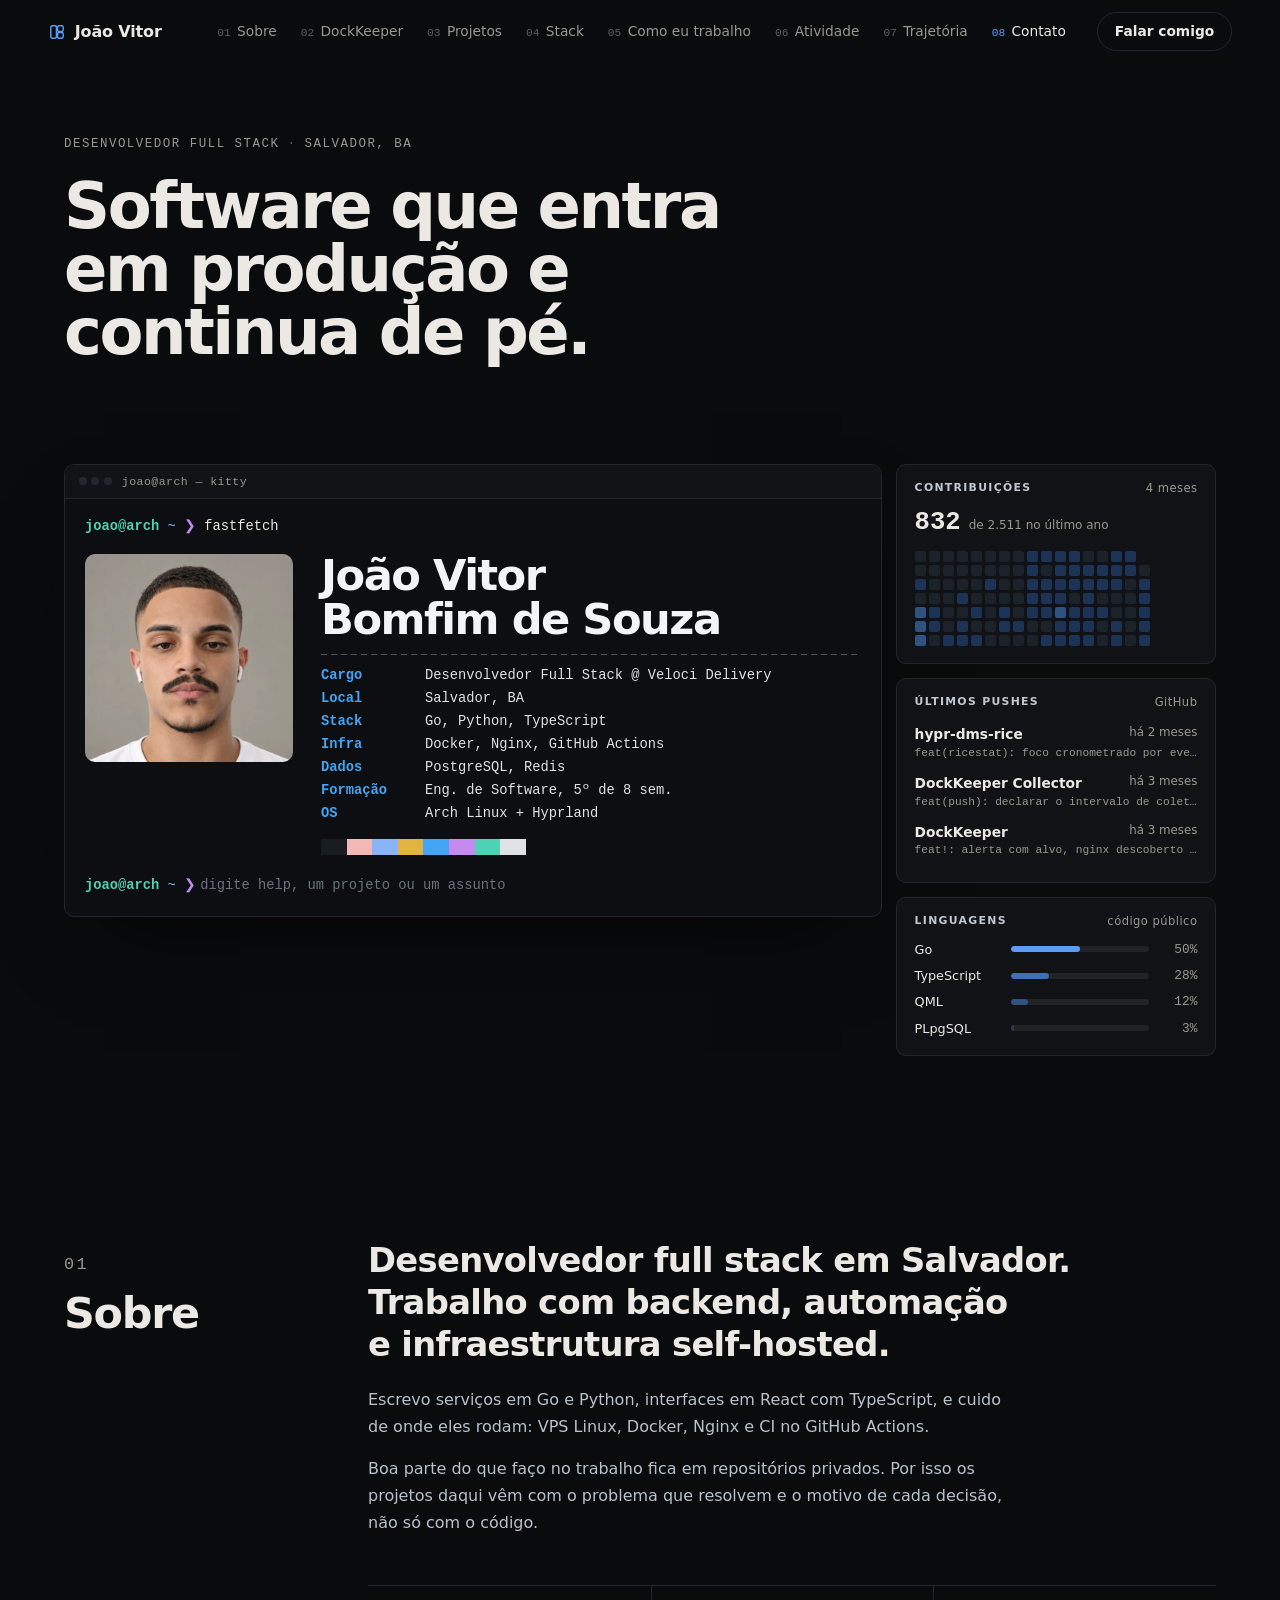
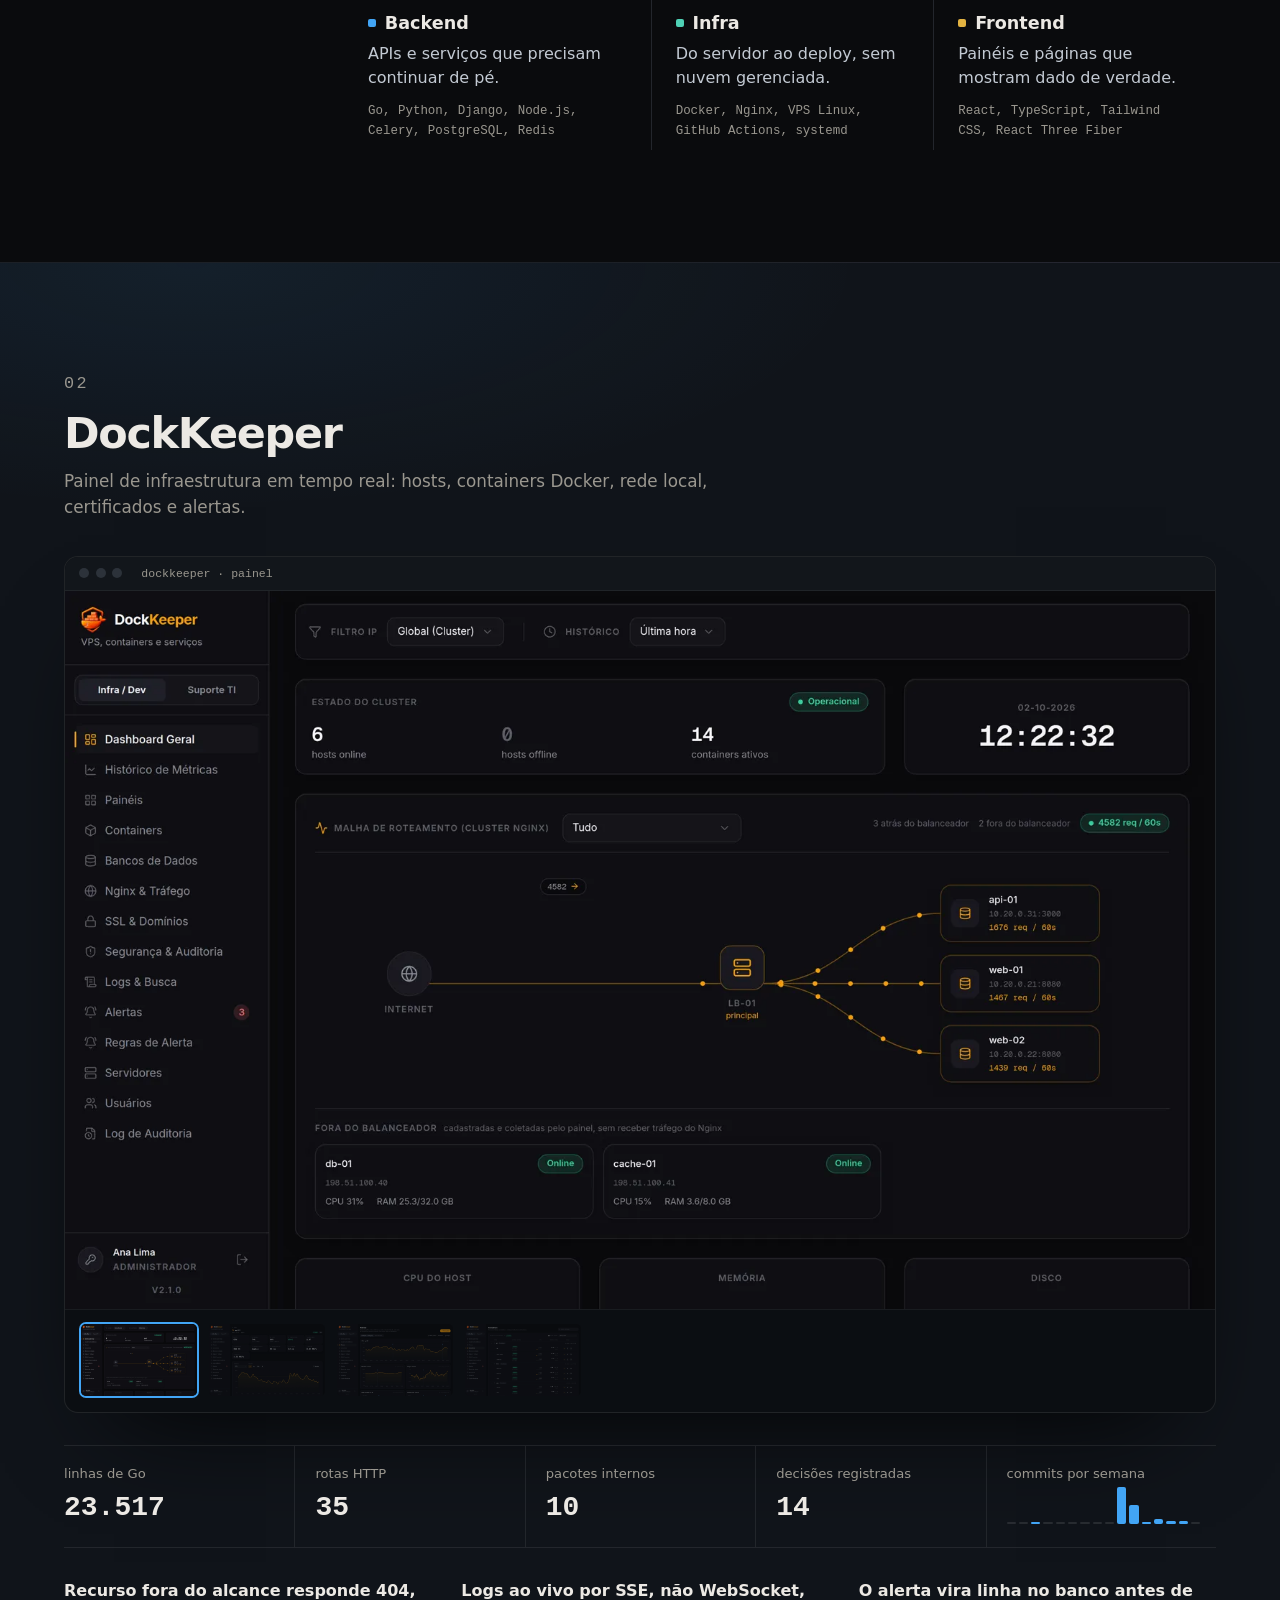
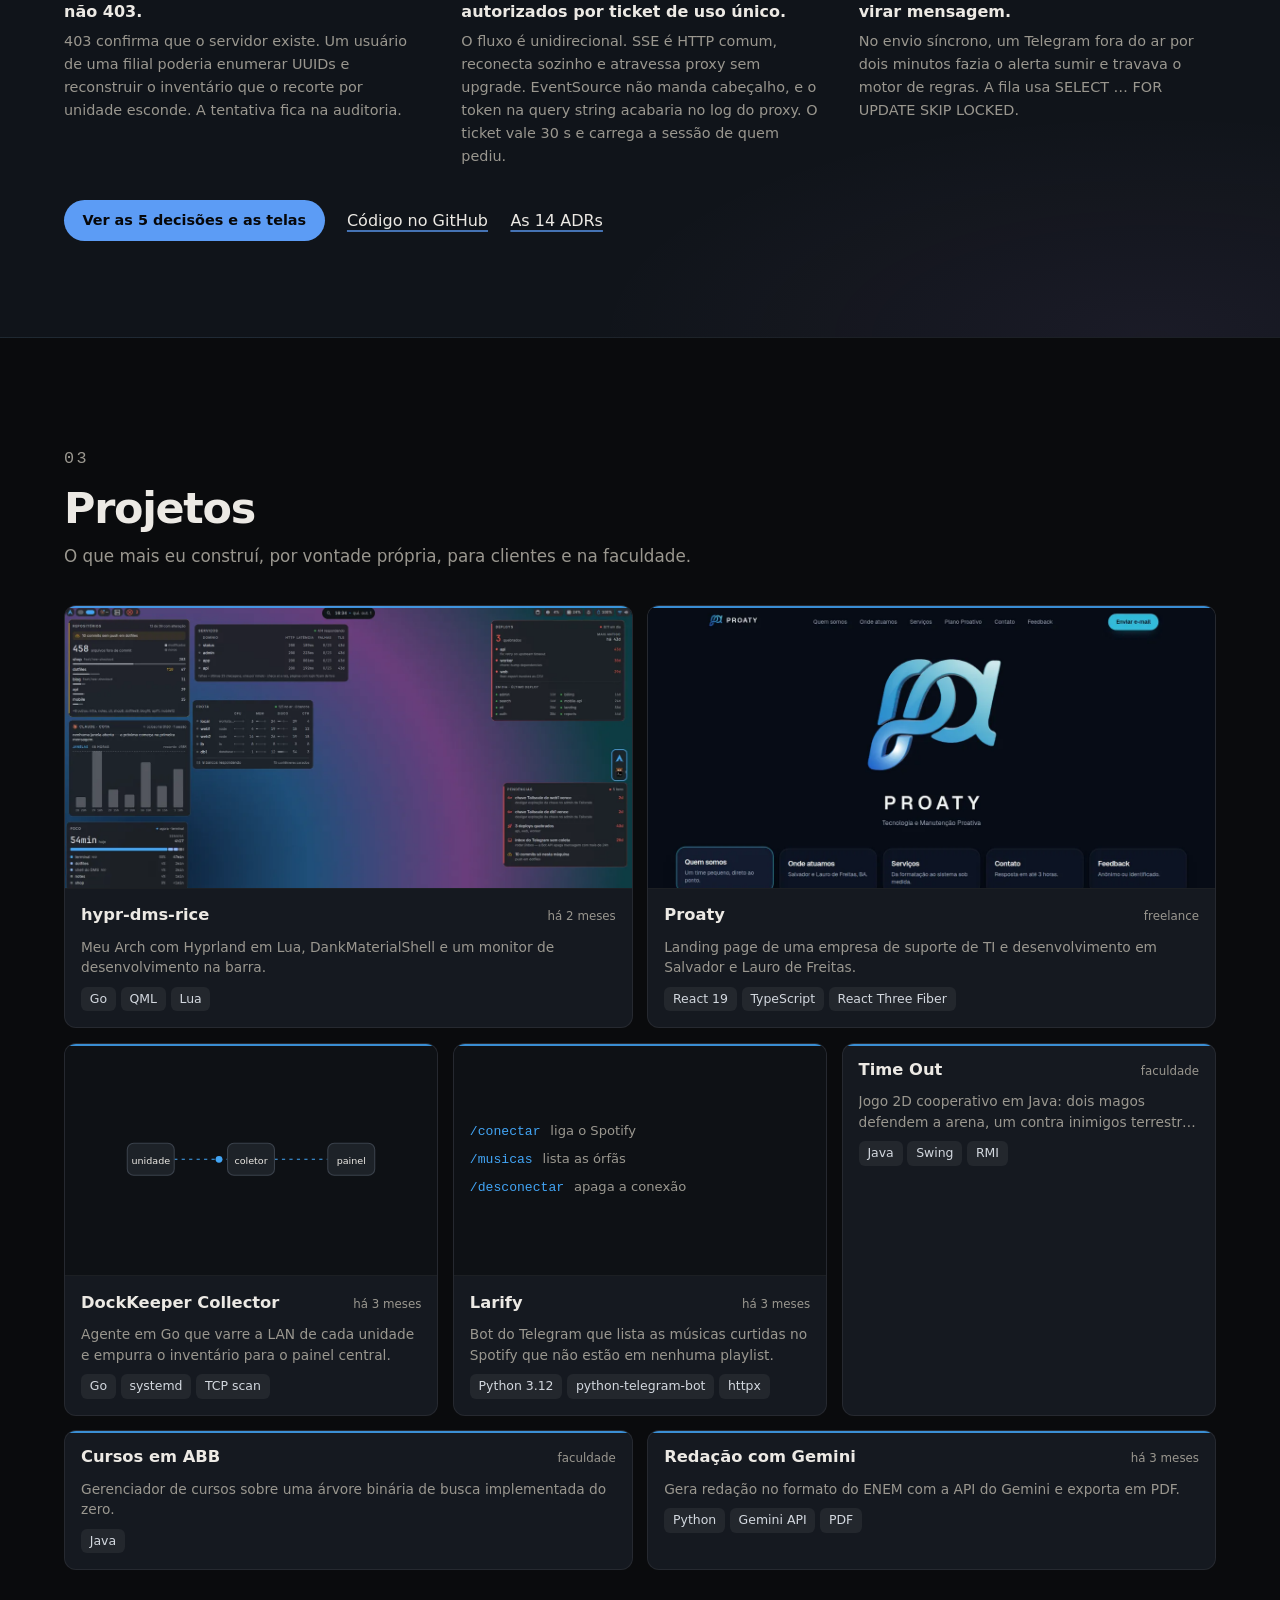
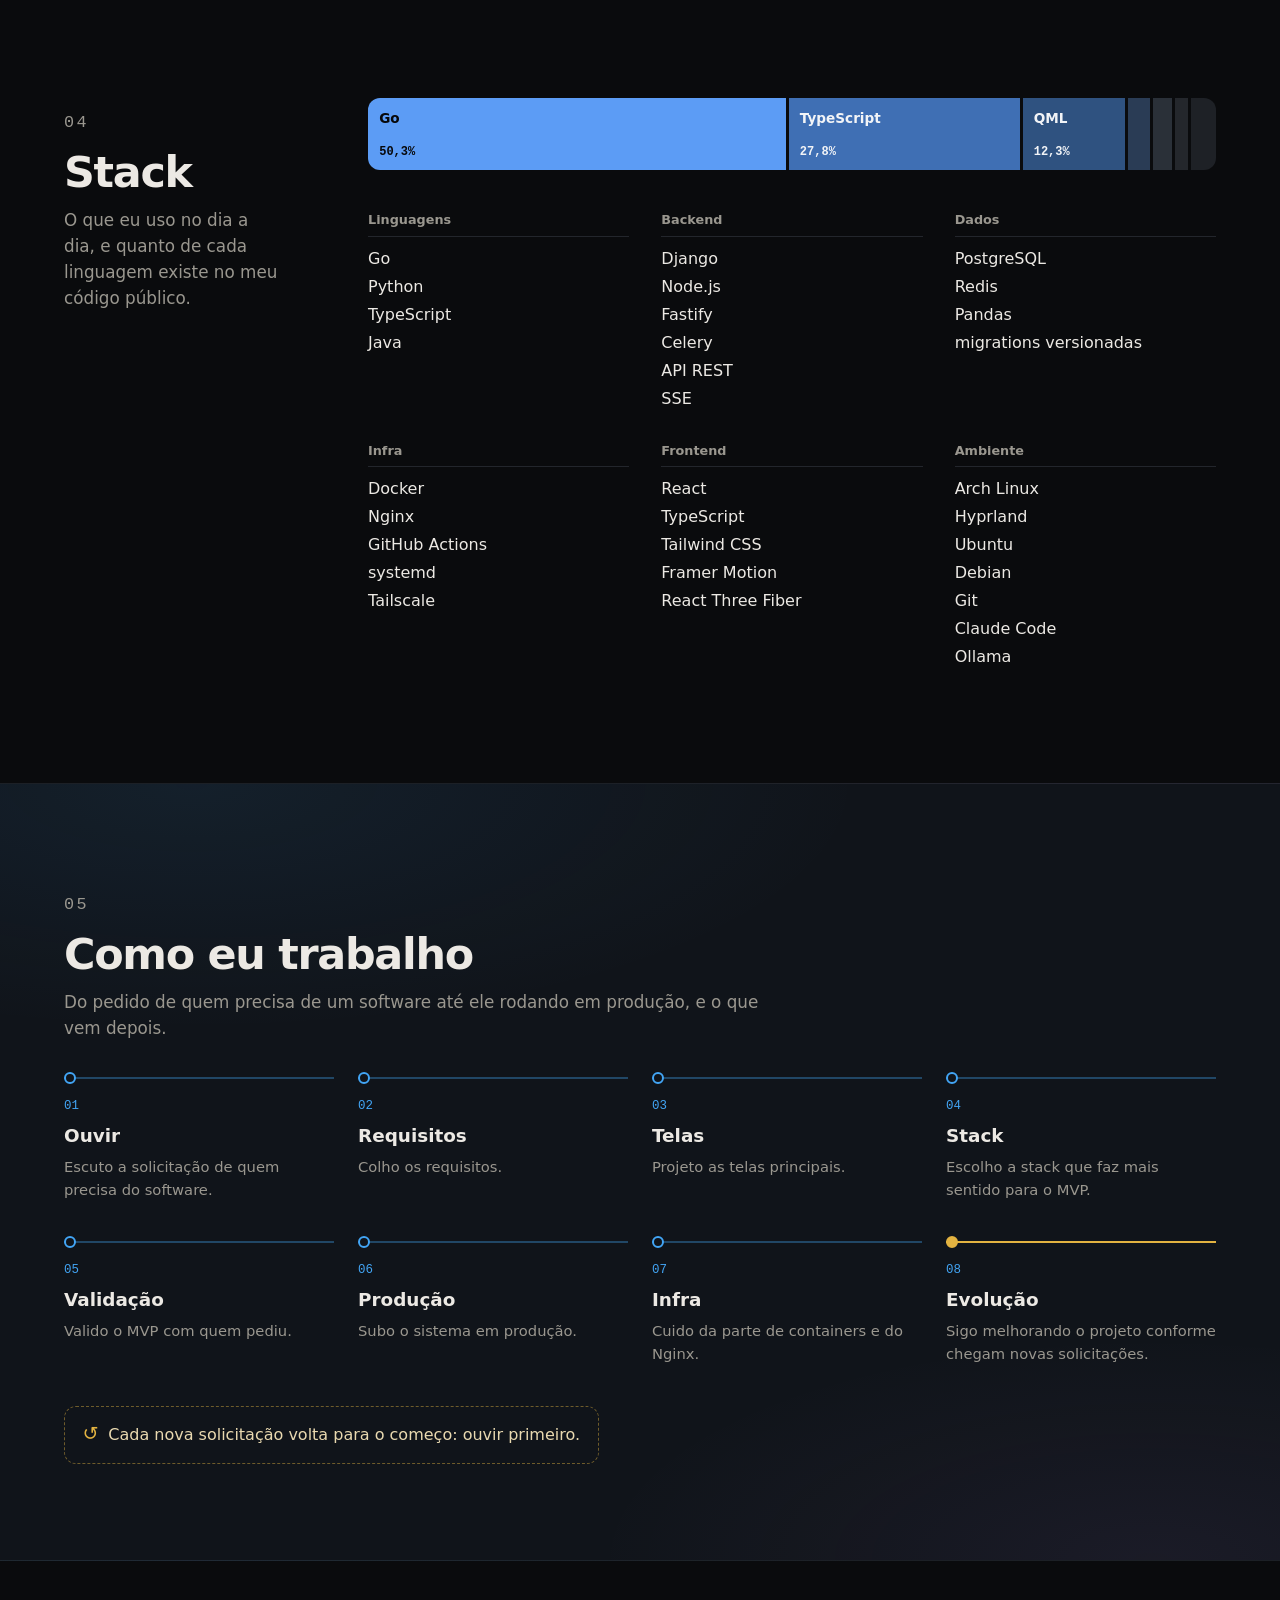
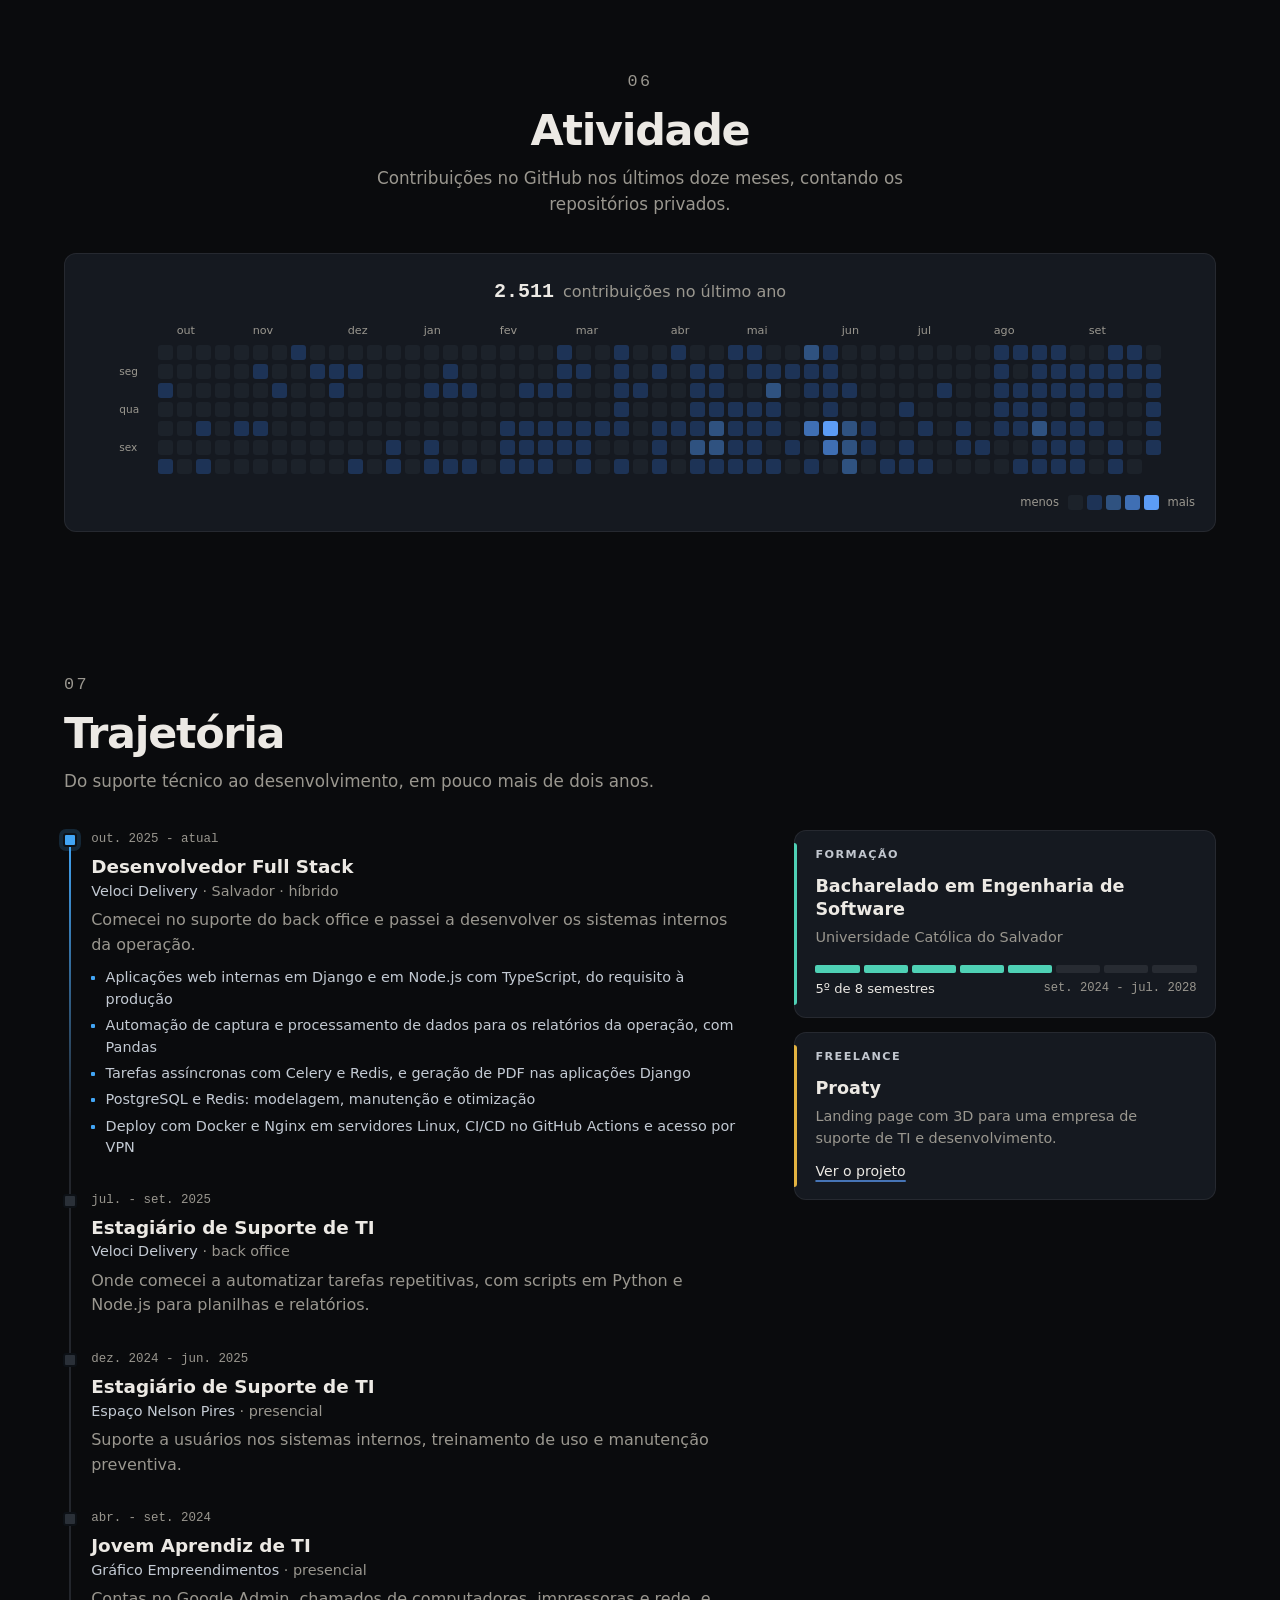
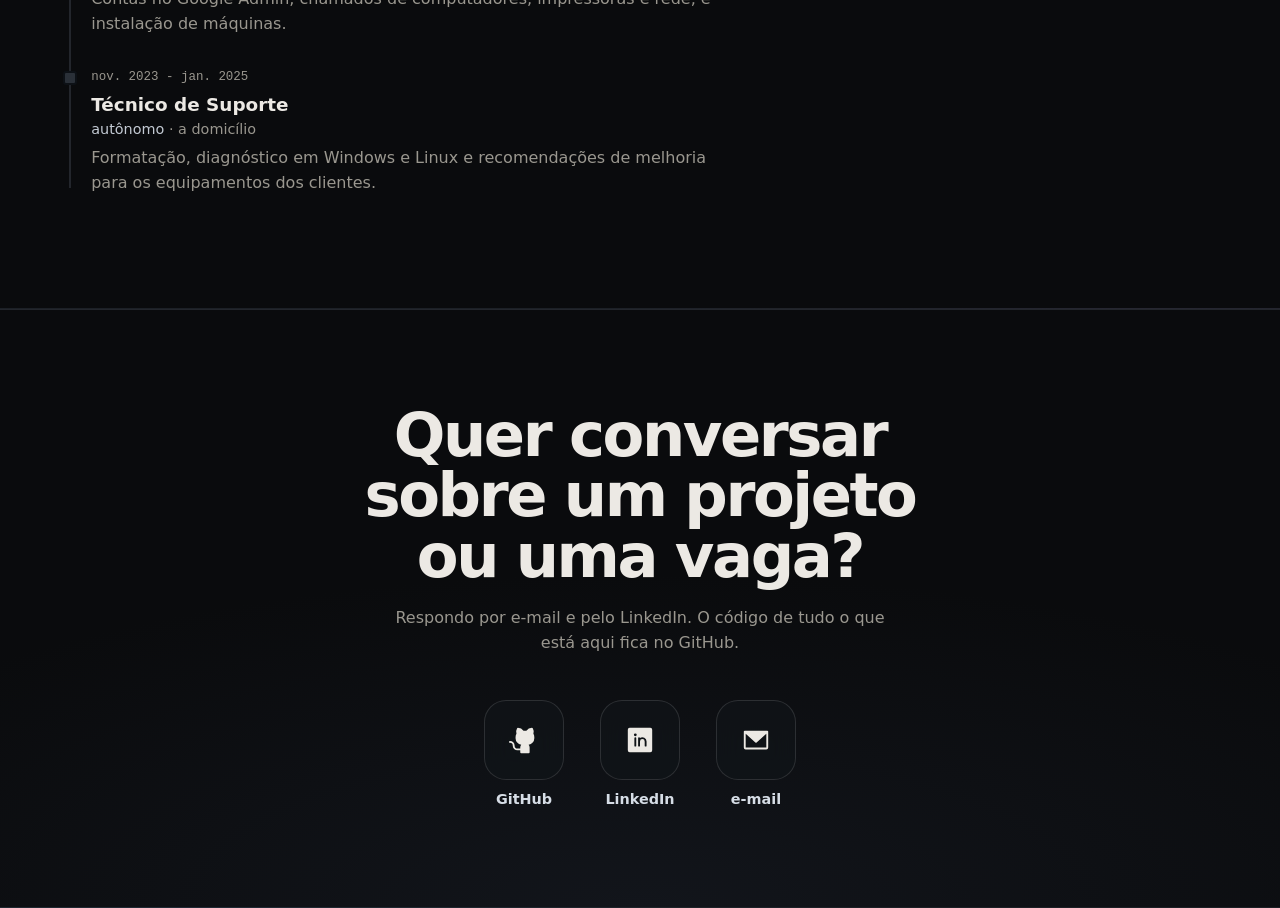
==== commit 572a56fa: "deploy 4004e1c" ====
--- a/index.html
+++ b/index.html
@@ -4,15 +4,15 @@
     <meta charset="UTF-8" />
     <meta name="viewport" content="width=device-width, initial-scale=1.0, viewport-fit=cover" />
     <title>João Vitor · jvS0uzx</title>
-    <meta name="description" content="Desenvolvedor full stack em Salvador. Mapa dos meus projetos em Go, TypeScript e Python: aproxime para ver o problema e as decisões de cada um." />
-    <meta name="theme-color" content="#0e1115" />
+    <meta name="description" content="Desenvolvedor full stack em Salvador. Serviços em Go e Python, interfaces em React e a infraestrutura onde eles rodam: Docker, Nginx e CI no GitHub Actions." />
+    <meta name="theme-color" content="#0a0b0d" />
     <link rel="canonical" href="https://jvs0uzx.github.io/" />
     <link rel="icon" href="/favicon.svg" type="image/svg+xml" />
     <meta property="og:title" content="João Vitor · jvS0uzx" />
-    <meta property="og:description" content="Mapa dos meus projetos: aproxime para ver o problema e as decisões de cada um." />
+    <meta property="og:description" content="Projetos em Go, TypeScript e Python, com o problema que resolvem e o motivo de cada decisão." />
     <meta property="og:type" content="website" />
-    <script type="module" crossorigin src="/assets/index-jGFEQ2ZA.js"></script>
-    <link rel="stylesheet" crossorigin href="/assets/index-DNe585EU.css">
+    <script type="module" crossorigin src="/assets/index-CviXTOe-.js"></script>
+    <link rel="stylesheet" crossorigin href="/assets/index-D1QNPklK.css">
   </head>
   <body>
     <div id="root"></div>
--- a/assets/index-D1QNPklK.css
+++ b/assets/index-D1QNPklK.css
@@ -0,0 +1,2 @@
+/*! tailwindcss v4.3.3 | MIT License | https://tailwindcss.com */
+@layer theme{:root,:host{--font-sans:"Schibsted Grotesk Variable", ui-sans-serif, system-ui, sans-serif;--font-mono:"JetBrains Mono Variable", ui-monospace, monospace;--ease-out:cubic-bezier(.23, 1, .32, 1);--default-font-family:var(--font-sans);--default-mono-font-family:var(--font-mono);--color-bg:#0a0b0d;--color-surface:#101216;--color-raised:#171a1f;--color-line:#23262c;--color-fg:#ece9e4;--color-muted:#9a978f;--color-faint:#5f5c57;--color-accent:#5c9cf5}}@layer base{*,:after,:before,::backdrop{box-sizing:border-box;border:0 solid;margin:0;padding:0}::file-selector-button{box-sizing:border-box;border:0 solid;margin:0;padding:0}html,:host{-webkit-text-size-adjust:100%;tab-size:4;line-height:1.5;font-family:var(--default-font-family,-apple-system, BlinkMacSystemFont, "Segoe UI", Roboto, "Helvetica Neue", "Noto Sans", Arial, sans-serif, "Apple Color Emoji", "Segoe UI Emoji", "Segoe UI Symbol", "Noto Color Emoji");font-feature-settings:var(--default-font-feature-settings,normal);font-variation-settings:var(--default-font-variation-settings,normal);-webkit-tap-highlight-color:transparent}hr{height:0;color:inherit;border-top-width:1px}abbr:where([title]){-webkit-text-decoration:underline dotted;text-decoration:underline dotted}h1,h2,h3,h4,h5,h6{font-size:inherit;font-weight:inherit}a{color:inherit;-webkit-text-decoration:inherit;-webkit-text-decoration:inherit;-webkit-text-decoration:inherit;-webkit-text-decoration:inherit;text-decoration:inherit}b,strong{font-weight:bolder}code,kbd,samp,pre{font-family:var(--default-mono-font-family,ui-monospace, SFMono-Regular, Menlo, Monaco, Consolas, "Liberation Mono", "Courier New", monospace);font-feature-settings:var(--default-mono-font-feature-settings,normal);font-variation-settings:var(--default-mono-font-variation-settings,normal);font-size:1em}small{font-size:80%}sub,sup{vertical-align:baseline;font-size:75%;line-height:0;position:relative}sub{bottom:-.25em}sup{top:-.5em}table{text-indent:0;border-color:inherit;border-collapse:collapse}:-moz-focusring:where(:not(iframe)){outline:auto}progress{vertical-align:baseline}summary{display:list-item}ol,ul,menu{list-style:none}img,svg,video,canvas,audio,iframe,embed,object{vertical-align:middle;display:block}img,video{max-width:100%;height:auto}button,input,select,optgroup,textarea{font:inherit;font-feature-settings:inherit;font-variation-settings:inherit;letter-spacing:inherit;color:inherit;opacity:1;background-color:#0000;border-radius:0}::file-selector-button{font:inherit;font-feature-settings:inherit;font-variation-settings:inherit;letter-spacing:inherit;color:inherit;opacity:1;background-color:#0000;border-radius:0}:where(select:is([multiple],[size])) optgroup{font-weight:bolder}:where(select:is([multiple],[size])) optgroup option{padding-inline-start:20px}::file-selector-button{margin-inline-end:4px}::placeholder{opacity:1}@supports (not ((-webkit-appearance:-apple-pay-button))) or (contain-intrinsic-size:1px){::placeholder{color:currentColor}@supports (color:color-mix(in lab, red, red)){::placeholder{color:color-mix(in oklab, currentcolor 50%, transparent)}}}textarea{resize:vertical}::-webkit-search-decoration{-webkit-appearance:none}::-webkit-date-and-time-value{min-height:1lh;text-align:inherit}::-webkit-datetime-edit{display:inline-flex}::-webkit-datetime-edit-fields-wrapper{padding:0}::-webkit-datetime-edit{padding-block:0}::-webkit-datetime-edit-year-field{padding-block:0}::-webkit-datetime-edit-month-field{padding-block:0}::-webkit-datetime-edit-day-field{padding-block:0}::-webkit-datetime-edit-hour-field{padding-block:0}::-webkit-datetime-edit-minute-field{padding-block:0}::-webkit-datetime-edit-second-field{padding-block:0}::-webkit-datetime-edit-millisecond-field{padding-block:0}::-webkit-datetime-edit-meridiem-field{padding-block:0}::-webkit-calendar-picker-indicator{line-height:1}:-moz-ui-invalid{box-shadow:none}button,input:where([type=button],[type=reset],[type=submit]){appearance:button}::file-selector-button{appearance:button}::-webkit-inner-spin-button{height:auto}::-webkit-outer-spin-button{height:auto}[hidden]:where(:not([hidden=until-found])){display:none!important}:root{--gutter:clamp(1.15rem, 5vw, 3rem)}html{background:var(--color-bg);color:var(--color-fg);font-family:var(--font-sans);-webkit-font-smoothing:antialiased;text-rendering:optimizelegibility}::selection{background:var(--color-accent);color:var(--color-bg)}:focus-visible{outline:2px solid var(--color-accent);outline-offset:2px}kbd{font-family:var(--font-mono);border:1px solid var(--color-line);background:var(--color-raised);border-bottom-width:2px;border-radius:4px;padding:.05em .4em;font-size:.8em}}@layer components{.inspect-host{container-type:inline-size}.inspect{grid-template-columns:minmax(0,1fr);gap:2.5rem;display:grid}@container (width>=46rem){.inspect{grid-template-columns:minmax(0,1fr) minmax(0,1.1fr);gap:3.5rem}}.inspect-title{letter-spacing:-.025em;text-wrap:balance;font-size:clamp(1.6rem,1.2rem + 2.2cqi,2.4rem);font-weight:750;line-height:1.05}.inspect-pitch{text-wrap:pretty;max-width:38rem;margin-top:.9rem;font-size:1.15rem;line-height:1.5}.inspect-problem{color:var(--color-muted);text-wrap:pretty;max-width:38rem;margin-top:1.1rem;line-height:1.65}.inspect-problem strong{color:var(--color-fg);font-weight:600}.inspect-facts{grid-template-columns:repeat(auto-fit,minmax(9.5rem,1fr));gap:1.25rem 1.5rem;max-width:38rem;margin-top:1.75rem;display:grid}.inspect-facts div{flex-direction:column-reverse;gap:.15rem;display:flex}.inspect-facts dd{letter-spacing:-.02em;font-variant-numeric:lining-nums;font-size:1.7rem;font-weight:650}.inspect-facts dt{color:var(--color-muted);font-size:.85rem}.inspect-stack{color:var(--color-muted);margin-top:1.5rem;font-size:.95rem}.inspect-links{flex-wrap:wrap;gap:.4rem 1.4rem;margin-top:.6rem;display:flex}.inspect-links a,.text-link{color:var(--color-fg);font-weight:500;-webkit-text-decoration:underline #5c9cf5b3;text-decoration:underline #5c9cf5b3}@supports (color:color-mix(in lab, red, red)){.inspect-links a,.text-link{-webkit-text-decoration-color:color-mix(in srgb, var(--color-accent) 70%, transparent);-webkit-text-decoration-color:color-mix(in srgb, var(--color-accent) 70%, transparent);-webkit-text-decoration-color:color-mix(in srgb, var(--color-accent) 70%, transparent);text-decoration-color:color-mix(in srgb, var(--color-accent) 70%, transparent)}}.inspect-links a,.text-link{text-underline-offset:4px;text-decoration-thickness:1.5px;transition:text-decoration-color .16s}@media (hover:hover){.inspect-links a:hover,.text-link:hover{-webkit-text-decoration-color:var(--color-fg);-webkit-text-decoration-color:var(--color-fg);-webkit-text-decoration-color:var(--color-fg);text-decoration-color:var(--color-fg)}}.inspect-side img{border:1px solid var(--color-line);border-radius:6px;width:100%;height:auto;margin-bottom:2rem}.inspect-sub{font-size:1.05rem;font-weight:650}.inspect-decisions{gap:1.35rem;margin-top:1rem;display:grid}.inspect-decisions li{border-left:2px solid var(--color-line);padding-left:1rem}.inspect-decisions .what{text-wrap:pretty;font-weight:550;line-height:1.4}.inspect-decisions .why{color:var(--color-muted);text-wrap:pretty;margin-top:.3rem;font-size:.95rem;line-height:1.6}html{background:var(--color-bg);scroll-padding-top:4.5rem}@media (prefers-reduced-motion:no-preference){html{scroll-behavior:smooth}}.skip{z-index:60;background:var(--color-accent);color:var(--color-bg);border-radius:999px;padding:.5rem 1rem;font-weight:600;position:absolute;top:-4rem;left:1rem}.skip:focus{top:.75rem}html[data-intro=on]{overflow:hidden}.intro{z-index:90;background:var(--color-bg);transition:opacity .42s .52s;position:fixed;inset:0}.intro[data-going]{opacity:0;pointer-events:none}.intro-canvas{opacity:0;width:100%;height:100%;transition:opacity .7s;display:block;position:absolute;inset:0}.intro[data-ready] .intro-canvas{opacity:1}.intro-ui{padding:0 var(--gutter) clamp(2rem, 7vh, 4.5rem);color:var(--color-fg);justify-items:start;gap:.65rem;display:grid;position:absolute;inset:auto 0 0}.intro[data-going] .intro-ui{opacity:0;transition-duration:.26s;transition-delay:0s}.intro-eyebrow{font-family:var(--font-mono);letter-spacing:.14em;text-transform:uppercase;color:var(--color-muted);font-size:.78rem}.intro-line{letter-spacing:-.035em;text-wrap:balance;max-width:24ch;font-size:clamp(2rem,1rem + 5.5vw,4.4rem);font-weight:700;line-height:.98}.intro-line em{color:var(--color-accent);font-style:normal}.intro-enter{background:var(--color-fg);color:#07080a;transition:transform .18s var(--ease-out), background-color .18s ease;border-radius:999px;align-items:center;gap:.6rem;margin-top:.9rem;padding:.75rem 1.5rem;font-weight:600;display:inline-flex}.intro-enter span{transition:transform .26s var(--ease-out)}@media (hover:hover){.intro-enter:hover{background:var(--color-accent)}.intro-enter:hover span{transform:translateY(3px)}}.intro-hint{color:var(--color-faint);font-size:.8rem}.bar{z-index:50;height:4rem;padding:0 var(--gutter);border-bottom:1px solid #0000;align-items:center;gap:1.25rem;transition:background-color .24s,border-color .24s;display:flex;position:fixed;inset:0 0 auto}.bar[data-lifted]{-webkit-backdrop-filter:blur(18px)saturate(140%);backdrop-filter:blur(18px)saturate(140%);border-bottom-color:var(--color-line);background:#0a0b0dd1}.bar-mark{letter-spacing:-.01em;color:var(--color-fg);align-items:center;gap:.55rem;font-weight:600;display:flex}.bar-mark svg{color:var(--color-accent)}.bar-nav{margin-left:auto}.bar-nav ol{align-items:center;gap:.1rem;display:flex}.bar-nav a{color:var(--color-muted);border-radius:7px;align-items:baseline;gap:.4rem;padding:.45rem .7rem;font-size:.86rem;transition:color .16s,background-color .16s;display:flex}.bar-nav .n{font-family:var(--font-mono);color:var(--color-faint);font-size:.7rem}.bar-nav a[aria-current]{color:var(--color-fg)}.bar-nav a[aria-current] .n{color:var(--color-accent)}@media (hover:hover){.bar-nav a:hover{color:var(--color-fg);background:#ffffff0d}}.bar-cta{border:1px solid var(--color-line);border-radius:999px;padding:.5rem 1.05rem;font-size:.86rem;font-weight:550;transition:border-color .16s,background-color .16s}@media (hover:hover){.bar-cta:hover{border-color:var(--color-accent);background:#5c9cf51f}@supports (color:color-mix(in lab, red, red)){.bar-cta:hover{background:color-mix(in srgb, var(--color-accent) 12%, transparent)}}}.bar-burger{border:1px solid var(--color-line);border-radius:999px;align-items:center;gap:.5rem;margin-left:auto;padding:.45rem .9rem;font-size:.85rem;display:none}@media (width<=1023px){.bar-nav{padding:1rem var(--gutter) 1.5rem;border-bottom:1px solid var(--color-line);opacity:0;visibility:hidden;background:#0a0b0df7;margin:0;transition:opacity .22s,visibility .22s;position:fixed;inset:4rem 0 auto}.bar[data-open] .bar-nav{opacity:1;visibility:visible}.bar-nav ol{gap:.1rem;display:grid}.bar-nav a{padding:.6rem .5rem;font-size:1.15rem}.bar-burger{display:flex}.bar-cta{display:none}}.hero{padding:clamp(6.5rem,15vh,9.5rem) 0 clamp(3rem,8vh,5rem)}.eyebrow{font-family:var(--font-mono);letter-spacing:.12em;text-transform:uppercase;color:var(--color-muted);align-items:center;gap:.5rem;font-size:.78rem;display:flex}.eyebrow span{color:var(--color-faint)}.hero-title{letter-spacing:-.038em;text-wrap:balance;max-width:18ch;margin-top:1.3rem;font-size:clamp(2.2rem,1.1rem + 4.2vw,4rem);font-weight:700;line-height:.99}.desk-grid{gap:14px;display:grid}.hero .desk-grid{padding-top:clamp(4.5rem,11vh,8rem)}@media (width>=1000px){.desk-grid{grid-template-columns:minmax(0,1fr) 20rem;align-items:start}}.desk-widgets{align-content:start;gap:14px;display:grid}@media (width>=640px) and (width<=999px){.desk-widgets{grid-template-columns:repeat(3,minmax(0,1fr))}}.dw{background:var(--color-surface);border:1px solid var(--color-line);border-radius:10px;padding:.95rem 1.1rem 1.05rem}.kitty{border:1px solid var(--color-line);font-family:var(--font-mono);cursor:text;background:#0c0e11;border-radius:10px;font-size:.86rem;transition:border-color .2s;overflow:hidden;box-shadow:0 40px 90px -40px #000000e6}.kitty:focus-within{border-color:#456da5}@supports (color:color-mix(in lab, red, red)){.kitty:focus-within{border-color:color-mix(in srgb, var(--color-accent) 60%, var(--color-line))}}.kitty-bar{border-bottom:1px solid var(--color-line);letter-spacing:.04em;color:var(--color-muted);background:#111317;align-items:center;gap:.6rem;padding:.5rem .85rem;font-size:.72rem;display:flex}.kitty-dots{gap:.3rem;display:flex}.kitty-dots i{background:var(--color-line);border-radius:50%;width:8px;height:8px}.kitty-body{scrollbar-width:thin;max-height:min(60dvh,34rem);padding:1.1rem 1.25rem 1.2rem;overflow-y:auto}.sh-line{white-space:pre-wrap;word-break:break-word;line-height:1.6}.sh-user{color:#4fd1b5;font-weight:600}.sh-path{color:#8ab4f8}.sh-arrow{color:#c58af0}.sh-caret{vertical-align:-.15em;background:#e0e2e8;width:.55em;height:1.1em;margin-left:1px;animation:1s step-end infinite blink;display:inline-block}@keyframes blink{50%{opacity:0}}.ff{gap:1.25rem;margin:1rem 0 1.25rem;display:grid}@media (width>=640px){.ff{grid-template-columns:auto 1fr;align-items:start;gap:1.75rem}}.ff-photo{aspect-ratio:1;object-fit:cover;width:clamp(8.5rem,20vw,13rem);animation:print .38s var(--ease-out) backwards;border-radius:10px}.ff-name{font-family:var(--font-sans);letter-spacing:-.035em;color:#f1f4f8;text-wrap:balance;animation:print .38s var(--ease-out) 60ms backwards;font-size:clamp(1.7rem,1.1rem + 2.2vw,2.7rem);font-weight:800;line-height:1}.ff-rule{background:repeating-linear-gradient(90deg,#4a525c 0 6px,#0000 6px 10px);height:1px;margin:.8rem 0 .7rem}.ff-info dl{gap:.15rem;display:grid}.ff-info dl div{animation:print .3s var(--ease-out) backwards;animation-delay:calc(.12s + var(--i) * 55ms);grid-template-columns:6.5rem 1fr;display:grid}.ff-info dt{color:#42a5f5;font-weight:600}.ff-info dd{color:#e0e2e8}.ff-colors{animation:print .3s var(--ease-out) .56s backwards;margin-top:.9rem;display:flex}.ff-colors span{width:1.6rem;height:1rem}@keyframes print{0%{opacity:0;transform:translateY(3px)}}@media (prefers-reduced-motion:reduce){.ff-photo,.ff-name,.ff-info dl div,.ff-colors{animation:none}}.sh-entry{margin-top:.5rem}.sh-out{color:#c9cdd4;margin:.2rem 0 .4rem}.sh-out b{color:#e3b341;font-weight:500}.sh-err{color:#f2b8b5}.sh-hits{gap:.1rem;display:grid}.sh-hits li{gap:.75rem;display:flex}.sh-hits button{color:#8ab4f8;text-underline-offset:3px;text-decoration:underline}.sh-hits span{color:var(--color-muted)}.sh-input{gap:.5ch;margin-top:.4rem;display:flex}.sh-input label{flex:none}.sh-input input{color:#e0e2e8;min-width:0;font:inherit;caret-color:#e0e2e8;background:0 0;border:0;flex:1}.sh-input input:focus{outline:none}.sh-input input::placeholder{color:#6b737d}.dw-head{letter-spacing:.12em;text-transform:uppercase;color:#c2c7cf;justify-content:space-between;gap:.5rem;font-size:.68rem;font-weight:650;display:flex}.dw-head span:last-child{letter-spacing:.04em;text-transform:none;color:var(--color-muted);font-size:.72rem;font-weight:500}.dw-big{font-family:var(--font-mono);align-items:baseline;gap:.5rem;margin-top:.45rem;font-size:1.6rem;font-weight:600;display:flex}.dw-big small{font-family:var(--font-sans);color:var(--color-muted);font-size:.75rem;font-weight:400}.mini-cal{gap:3px;margin-top:.55rem;display:flex}.mini-cal div{flex-direction:column;justify-content:flex-end;gap:3px;display:flex}.mini-cal span{background:#1c222a;border-radius:2px;width:11px;height:11px}.dw-list{margin:.45rem -.4rem 0;display:grid}.dw-list button{text-align:left;border-radius:7px;grid-template-columns:1fr auto;width:100%;padding:.35rem .4rem;transition:background-color .14s;display:grid}@media (hover:hover){.dw-list button:hover{background:#ffffff0f}}.dw-name{font-size:.86rem;font-weight:600}.dw-time{color:var(--color-muted);font-size:.74rem}.dw-msg{font-family:var(--font-mono);color:var(--color-muted);white-space:nowrap;text-overflow:ellipsis;grid-column:1/-1;font-size:.7rem;overflow:hidden}.dw-langs{gap:.45rem;margin-top:.6rem;font-size:.8rem;display:grid}.dw-langs li{grid-template-columns:5.5rem 1fr 2.5rem;align-items:center;gap:.5rem;display:grid}.dw-langs li span:last-child{text-align:right;font-family:var(--font-mono);color:var(--color-muted)}.dw-track{background:#ffffff12;border-radius:3px;height:6px;overflow:hidden}.dw-track span{border-radius:3px;height:100%;display:block}.wrap{max-width:76rem;margin:0 auto;padding:0 1rem}@media (width>=640px){.wrap{padding:0 2rem}}.sec{padding:7rem 0 1rem}.sec[data-band=deep]{background:radial-gradient(60rem 22rem at 15% 0,#42a5f514,#0000 70%),radial-gradient(50rem 20rem at 90% 100%,#c58af00f,#0000 70%),#10141a;border-block:1px solid #ffffff0d;margin-top:6rem;padding:6rem 0}.sec[data-band=deep]+.sec{padding-top:6rem}.sec-head{max-width:44rem;margin-bottom:2.25rem}.sec-num{font-family:var(--font-mono);letter-spacing:.14em;color:var(--color-accent);margin-bottom:.85rem;font-size:.78rem}.sec-head h2{letter-spacing:-.03em;font-size:clamp(1.9rem,1.4rem + 1.6vw,2.8rem);font-weight:750;line-height:1.05}.sec-head p{color:var(--color-muted);text-wrap:pretty;margin-top:.75rem;font-size:1.05rem;line-height:1.55}.sec[data-look=center] .sec-head{text-align:center;margin-inline:auto}@media (width>=900px){.sec[data-look=split] .wrap{grid-template-columns:15rem minmax(0,1fr);column-gap:4rem;display:grid}.sec[data-look=split] .sec-head{grid-row:span 2;align-self:start;position:sticky;top:5rem}}.w{--tone:transparent;background:#151920;border:1px solid #ffffff12;border-radius:12px;padding:1rem 1.15rem 1.1rem 1.25rem;position:relative}[data-tone=infra]{--tone:#42a5f5}[data-tone=produto]{--tone:#e3b341}[data-tone=lab]{--tone:#4fd1b5}.w:before{content:"";background:var(--tone);border-radius:0 3px 3px 0;width:3px;position:absolute;top:12px;bottom:12px;left:-1px}.w-label{letter-spacing:.13em;text-transform:uppercase;color:#c2c7cf;font-size:.7rem;font-weight:650}.about{gap:1.25rem;display:grid}.about-lead{letter-spacing:-.02em;text-wrap:balance;max-width:30ch;font-size:clamp(1.5rem,1.15rem + 1.2vw,2.2rem);font-weight:600;line-height:1.25}.about-body{color:#b9c1ca;gap:.9rem;max-width:40rem;line-height:1.7;display:grid}.areas{border-top:1px solid var(--color-line);margin-top:3rem;display:grid}.areas li{border-bottom:1px solid var(--color-line);padding:1.4rem 0 1.2rem}@media (width>=760px){.areas{grid-template-columns:repeat(3,minmax(0,1fr))}.areas li{border-bottom:0;border-left:1px solid var(--color-line);padding:1.5rem 1.5rem .5rem}.areas li:first-child{border-left:0;padding-left:0}}.areas h3{align-items:center;gap:.55rem;font-size:1.1rem;font-weight:650;display:flex}.areas h3:before{content:"";background:var(--tone);border-radius:2px;width:8px;height:8px}.areas p{color:#c3cad3;margin-top:.4rem}.areas .areas-tools{font-family:var(--font-mono);color:var(--color-muted);margin-top:.75rem;font-size:.78rem;line-height:1.6}.feature{gap:2rem;display:grid}.feature-shot{background:#0b0e12;border:1px solid #ffffff17;border-radius:14px;overflow:hidden;box-shadow:0 50px 100px -50px #000000e6}.browser-bar{background:#12161b;border-bottom:1px solid #ffffff0f;align-items:center;gap:.4rem;height:2.1rem;padding:0 .9rem;display:flex}.browser-bar span{background:#2c323a;border-radius:50%;width:10px;height:10px}.browser-bar em{font-style:normal;font-family:var(--font-mono);color:var(--color-muted);margin-left:.8rem;font-size:.72rem}.feature-shot .gal-frame{border:0;border-radius:0}.feature-shot .gal-thumbs{border-top:1px solid #ffffff0f;margin:0;padding:.7rem .9rem .9rem}.feature-stats{border-block:1px solid #ffffff14;grid-template-columns:repeat(2,minmax(0,1fr));display:grid}@media (width>=760px){.feature-stats{grid-template-columns:repeat(5,minmax(0,1fr))}}.feature-stats>div{flex-direction:column-reverse;justify-content:flex-end;gap:.2rem;padding:1.1rem 1rem 1.1rem 0;display:flex}@media (width>=760px){.feature-stats>div+div{border-left:1px solid #ffffff14;padding-left:1.25rem}}.feature-stats dd{font-family:var(--font-mono);font-size:1.75rem;font-weight:600}.feature-stats dt{color:var(--color-muted);font-size:.82rem}.feature-commits{--tone:#42a5f5}.bars{align-items:flex-end;gap:3px;height:2.3rem;display:flex}.bars span{background:var(--tone);border-radius:2px;flex:1}.bars span[data-zero]{background:#ffffff1a}.feature-decisions{gap:1.5rem;display:grid}@media (width>=900px){.feature-decisions{grid-template-columns:repeat(3,minmax(0,1fr));gap:2.5rem}}.feature-decisions .what{font-weight:650;line-height:1.35}.feature-decisions .why{color:var(--color-muted);margin-top:.45rem;font-size:.9rem;line-height:1.6}.feature-links{flex-wrap:wrap;align-items:center;gap:.75rem 1.4rem;display:flex}.btn{background:var(--color-accent);color:#07080a;transition:transform .14s var(--ease-out);border-radius:999px;padding:.6rem 1.15rem;font-size:.9rem;font-weight:650}.btn:active{transform:scale(.97)}.gal-frame{background:#0b0d10;border:1px solid #ffffff14;border-radius:12px;overflow:hidden}.gal-frame img{width:100%;height:auto;animation:.26s fade;display:block}@keyframes fade{0%{opacity:.2}}.gal-thumbs{gap:.5rem;margin-top:.6rem;display:flex;overflow-x:auto}.gal-thumbs button{opacity:.55;border:2px solid #0000;border-radius:7px;flex:none;width:6.5rem;transition:opacity .14s,border-color .14s;overflow:hidden}.gal-big .gal-thumbs button{width:7.5rem}.gal-thumbs button[aria-selected=true]{opacity:1;border-color:#42a5f5}.gal-thumbs img{width:100%;height:auto;display:block}.bento{grid-template-columns:minmax(0,1fr);gap:.9rem;display:grid}@media (width>=640px){.bento{grid-template-columns:repeat(2,minmax(0,1fr))}}@media (width>=1100px){.bento{grid-template-columns:repeat(6,minmax(0,1fr))}.card[data-slug=hypr-dms-rice],.card[data-slug=proaty],.card[data-slug=ORGANIZACAO-DE-CURSOS],.card[data-slug=Redacao-GeminiAPI]{grid-column:span 3}.card[data-slug=dockkeeper_collector],.card[data-slug=Larify],.card[data-slug=GAME_2D]{grid-column:span 2}.card[data-slug=hypr-dms-rice] .card-thumb,.card[data-slug=proaty] .card-thumb{aspect-ratio:16/8}}.card{--tone:#42a5f5;transition:border-color .18s ease, transform .22s var(--ease-out);background:#151920;border:1px solid #ffffff12;border-radius:12px;flex-direction:column;display:flex;position:relative;overflow:hidden}.card:before{content:"";z-index:1;background:var(--tone);opacity:.85;height:2px;position:absolute;top:0;left:0;right:0}.card-hit{z-index:2;border-radius:inherit;position:absolute;inset:0}@media (hover:hover){.card:hover{border-color:#ffffff2e;transform:translateY(-2px)}.card:hover .card-thumb img{transform:scale(1.03)}}.card:has(.card-hit:active){transform:scale(.99)}.card-thumb{aspect-ratio:16/10;background:#0e1115;border-bottom:1px solid #ffffff0f;overflow:hidden}.card-thumb img{object-fit:cover;object-position:top left;width:100%;height:100%;transition:transform .5s var(--ease-out)}.card-thumb-draw{place-items:center;padding:1rem;display:grid}.card-cmds{color:var(--color-muted);align-content:center;place-items:start;gap:.45rem;font-size:.82rem}.card-cmds b{font-family:var(--font-mono);color:var(--tone);margin-right:.35rem;font-weight:500}.card-body{gap:.55rem;padding:.9rem 1rem 1rem;display:grid}.card-top{justify-content:space-between;align-items:baseline;gap:.6rem;display:flex}.card-top h3{font-size:1.02rem;font-weight:650}.card-top span{color:var(--color-muted);white-space:nowrap;font-size:.74rem}.card-body>p{color:var(--color-muted);-webkit-line-clamp:2;-webkit-box-orient:vertical;font-size:.86rem;line-height:1.5;display:-webkit-box;overflow:hidden}.chips{flex-wrap:wrap;gap:.3rem;display:flex}.chips li{color:#d3d8df;background:#ffffff0f;border-radius:6px;padding:.18rem .55rem;font-size:.78rem}.flow{width:100%;max-width:16rem;height:auto}.flow rect{fill:#1d2228;stroke:#3a414b}.flow text{fill:var(--color-fg);text-anchor:middle;font-size:9px}.flow-line{stroke:#42a5f5;stroke-dasharray:3 4}.flow-dot{fill:#42a5f5}@media (prefers-reduced-motion:reduce){.flow-dot{display:none}}.langs-big{border-radius:12px;gap:3px;height:4.5rem;display:flex;overflow:hidden}.langs-big>div{background:var(--c);min-width:6px;position:relative}.lb-name,.lb-pct{white-space:nowrap;color:#f2f4f7;font-weight:650;position:absolute;left:.7rem}.langs-big>div:first-child .lb-name,.langs-big>div:first-child .lb-pct{color:#07080a;font-weight:700}.lb-name{font-size:.85rem;top:.6rem}.lb-pct{font-family:var(--font-mono);font-size:.75rem;font-weight:600;bottom:.55rem}.langs-big>div:nth-child(n+4) .lb-name,.langs-big>div:nth-child(n+4) .lb-pct{display:none}.groups{grid-template-columns:repeat(2,minmax(0,1fr));gap:1.75rem 2rem;margin-top:2.5rem;display:grid}@media (width>=760px){.groups{grid-template-columns:repeat(3,minmax(0,1fr))}}.groups dt{border-bottom:1px solid var(--color-line);color:var(--color-muted);margin-bottom:.5rem;padding-bottom:.4rem;font-size:.8rem;font-weight:650}.groups dd{font-size:1rem;line-height:1.75}.flowline{grid-template-columns:repeat(2,minmax(0,1fr));gap:1.75rem 1.25rem;display:grid;position:relative}@media (width>=900px){.flowline{grid-template-columns:repeat(4,minmax(0,1fr));gap:2.5rem 1.5rem}}.flowline li{border-top:2px solid #42a5f559;align-content:start;gap:.4rem;padding-top:1.1rem;display:grid;position:relative}.flowline li:before{content:"";background:#10141a;border:2px solid #42a5f5;border-radius:50%;width:12px;height:12px;position:absolute;top:-7px;left:0}.flowline li:last-child{border-top-color:#e3b341}.flowline li:last-child:before{background:#e3b341;border-color:#e3b341}.fl-n{font-family:var(--font-mono);color:#42a5f5;font-size:.78rem}.flowline h3{font-size:1.15rem;font-weight:650}.flowline p{color:var(--color-muted);max-width:18rem;font-size:.92rem;line-height:1.55}.fl-loop{color:#e9d9b0;border:1px dashed #e3b34173;border-radius:12px;align-items:center;gap:.6rem;width:fit-content;margin-top:2.5rem;padding:.85rem 1.1rem;display:flex}.fl-loop span{color:#e3b341;font-size:1.2rem}.cal-w{--c:12px;--g:3px;justify-items:center;gap:1rem;padding:1.4rem 1.25rem 1.2rem;display:grid}.cal-w:before{display:none}@media (width>=1200px){.cal-w{--c:15px;--g:4px}}.cal-total{color:var(--color-muted)}.cal-total strong{font-family:var(--font-mono);color:var(--color-fg);margin-right:.25rem;font-size:1.25rem;font-weight:600}.cal-scroll{max-width:100%;padding-bottom:.25rem;overflow-x:auto}.cal{grid-template-columns:2rem auto;gap:.35rem .4rem;width:max-content;display:grid}.cal-months{grid-column:2;grid-auto-flow:column;grid-auto-columns:var(--c);column-gap:var(--g);color:var(--color-muted);font-size:.7rem;display:grid}.cal-months span{white-space:nowrap}.cal-days{grid-template-rows:repeat(7, var(--c));row-gap:var(--g);font-size:.66rem;line-height:var(--c);color:var(--color-muted);display:grid}.cal-grid{grid-auto-flow:column;grid-auto-columns:var(--c);column-gap:var(--g);display:grid}.cal-week{gap:var(--g);height:calc(7 * var(--c) + 6 * var(--g));flex-direction:column;display:flex}.cal-week[data-first]{justify-content:flex-end}.cal-week span,.cal-legend span{width:var(--c);height:var(--c);background:#1c222a;border-radius:3px}[data-l="1"]{background:#1d3356!important}[data-l="2"]{background:#2f5280!important}[data-l="3"]{background:#3f6fb4!important}[data-l="4"]{background:#5c9cf5!important}.cal-legend{color:var(--color-muted);justify-self:end;align-items:center;gap:.25rem;font-size:.72rem;display:flex}.cal-legend span:first-of-type{margin-left:.3rem}.cal-legend span:last-of-type{margin-right:.3rem}.career{gap:2.5rem;display:grid}@media (width>=900px){.career{grid-template-columns:1.6fr 1fr;align-items:start;gap:3.5rem}}.timeline{gap:2rem;padding-left:1.7rem;display:grid;position:relative}.timeline:before{content:"";background:linear-gradient(#42a5f5, var(--color-line) 30%);width:2px;position:absolute;top:.45rem;bottom:.45rem;left:5px}.timeline>li{position:relative}.timeline>li:before{content:"";box-sizing:content-box;background:#2a3038;border:2px solid #0d1116;border-radius:3px;width:10px;height:10px;position:absolute;top:.3rem;left:calc(1px - 1.7rem);transform:translate(-2px,-2px)}.timeline>li[data-now]:before{background:#42a5f5;box-shadow:0 0 0 4px #42a5f52e}.tl-period{font-family:var(--font-mono);color:var(--color-muted);font-size:.78rem}.timeline h3{margin-top:.25rem;font-size:1.15rem;font-weight:650}.tl-where{color:#c3cad3;font-size:.9rem}.tl-where span{color:var(--color-muted)}.tl-line{max-width:42rem;color:var(--color-muted);margin-top:.35rem;line-height:1.55}.tl-points{color:#c3cad3;gap:.3rem;max-width:42rem;margin-top:.6rem;font-size:.9rem;display:grid}.tl-points li{padding-left:.9rem;position:relative}.tl-points li:before{content:"";background:#42a5f5;border-radius:1px;width:4px;height:4px;position:absolute;top:.6em;left:0}.career-side{gap:.9rem;display:grid}@media (width>=900px){.career-side{position:sticky;top:5rem}}.career-side .w{gap:.4rem;display:grid}.edu-course{margin-top:.3rem;font-size:1.1rem;font-weight:650;line-height:1.3}.edu-school{color:var(--color-muted);font-size:.9rem;line-height:1.5}.edu-bar{grid-template-columns:repeat(8,1fr);gap:4px;margin-top:.6rem;display:grid}.edu-bar span{background:#ffffff14;border-radius:2px;height:8px}.edu-bar span[data-done]{background:var(--tone)}.edu-meta{justify-content:space-between;gap:1rem;font-size:.82rem;display:flex}.edu-meta span{font-family:var(--font-mono);color:var(--color-muted);font-size:.76rem}.edu-link{justify-self:start;margin-top:.3rem;font-size:.88rem}.contact{isolation:isolate;text-align:center;margin-top:7rem;padding:8rem 0 4rem;position:relative;overflow:clip}.contact:before{content:"";z-index:-1;background:radial-gradient(120% 90% at 50% 100%, #12151b 0%, var(--color-bg) 62%);border-top:1px solid var(--color-line);position:absolute;inset:0}.contact h2{letter-spacing:-.04em;text-wrap:balance;max-width:16ch;margin:0 auto;font-size:clamp(2.1rem,1.4rem + 3vw,4rem);font-weight:800;line-height:1}.contact .wrap>p:first-of-type{max-width:32rem;color:var(--color-muted);margin:1.1rem auto 0;line-height:1.6}.contact-links{flex-wrap:wrap;justify-content:center;gap:1.5rem 2.25rem;margin-top:2.75rem;display:flex}.contact-links a{--brand:#42a5f5;justify-items:center;gap:.6rem;display:grid}.contact-links a[data-brand=github]{--brand:#f0f6fc}.contact-links a[data-brand=linkedin]{--brand:#0a66c2}.contact-links a[data-brand=mail]{--brand:#ea4335}.cl-icon{-webkit-backdrop-filter:blur(12px);backdrop-filter:blur(12px);width:5rem;height:5rem;color:var(--color-fg);transition:transform .26s var(--ease-out), background-color .2s ease, color .2s ease, border-color .2s ease;background:#101418bf;border:1px solid #ffffff1f;border-radius:22px;place-items:center;display:grid}.cl-label{color:#d6dde6;font-size:.9rem;font-weight:550}@media (hover:hover){.contact-links a:hover .cl-icon{background:var(--brand);border-color:var(--brand);color:#fff;transform:translateY(-4px)rotate(-4deg)}.contact-links a[data-brand=github]:hover .cl-icon{color:#0d1116}}.contact-links a:focus-visible .cl-icon{border-color:var(--brand)}.contact-links a:active .cl-icon{transform:scale(.95)}.foot{color:#b9c1ca;margin-top:4.5rem;font-size:.85rem}.foot a{text-underline-offset:3px;text-decoration:underline}.sheet{width:min(64rem,94vw);max-height:90dvh;color:var(--color-fg);overscroll-behavior:contain;background:#14171b;border:1px solid #ffffff14;border-radius:14px;margin:auto;padding:0}.sheet[open]{animation:pop .2s var(--ease-out)}@keyframes pop{0%{opacity:0;transform:scale(.97)}}.sheet::backdrop{-webkit-backdrop-filter:blur(3px);backdrop-filter:blur(3px);background:#06080a9e}@media (width<=639px){.sheet{border-radius:0;width:100vw;max-width:none;height:100dvh;max-height:none}}.sheet-body{gap:1.75rem;padding:1.4rem;display:grid;position:relative}@media (width>=640px){.sheet-body{padding:2rem 2.25rem 2.25rem}}.sheet-close{z-index:2;background:#22272e;border-radius:999px;justify-self:end;margin-bottom:-2.5rem;padding:.35rem .85rem;font-size:.85rem;position:sticky;top:0}}@layer utilities{.visible{visibility:visible}.sr-only{clip-path:inset(50%);white-space:nowrap;border-width:0;width:1px;height:1px;margin:-1px;padding:0;position:absolute;overflow:hidden}.container{width:100%}@media (width>=40rem){.container{max-width:40rem}}@media (width>=48rem){.container{max-width:48rem}}@media (width>=64rem){.container{max-width:64rem}}@media (width>=80rem){.container{max-width:80rem}}@media (width>=96rem){.container{max-width:96rem}}.resize{resize:both}}@font-face{font-family:Schibsted Grotesk Variable;font-style:normal;font-display:swap;font-weight:400 900;src:url(/assets/schibsted-grotesk-latin-ext-wght-normal-hsMS0n0O.woff2)format("woff2-variations");unicode-range:U+100-2BA,U+2BD-2C5,U+2C7-2CC,U+2CE-2D7,U+2DD-2FF,U+304,U+308,U+329,U+1D00-1DBF,U+1E00-1E9F,U+1EF2-1EFF,U+2020,U+20A0-20AB,U+20AD-20C0,U+2113,U+2C60-2C7F,U+A720-A7FF}@font-face{font-family:Schibsted Grotesk Variable;font-style:normal;font-display:swap;font-weight:400 900;src:url(/assets/schibsted-grotesk-latin-wght-normal-Bb8VGrTG.woff2)format("woff2-variations");unicode-range:U+??,U+131,U+152-153,U+2BB-2BC,U+2C6,U+2DA,U+2DC,U+304,U+308,U+329,U+2000-206F,U+20AC,U+2122,U+2191,U+2193,U+2212,U+2215,U+FEFF,U+FFFD}@font-face{font-family:JetBrains Mono Variable;font-style:normal;font-display:swap;font-weight:100 800;src:url([data-uri])format("woff2-variations");unicode-range:U+460-52F,U+1C80-1C8A,U+20B4,U+2DE0-2DFF,U+A640-A69F,U+FE2E-FE2F}@font-face{font-family:JetBrains Mono Variable;font-style:normal;font-display:swap;font-weight:100 800;src:url(/assets/jetbrains-mono-cyrillic-wght-normal-D73BlboJ.woff2)format("woff2-variations");unicode-range:U+301,U+400-45F,U+490-491,U+4B0-4B1,U+2116}@font-face{font-family:JetBrains Mono Variable;font-style:normal;font-display:swap;font-weight:100 800;src:url(/assets/jetbrains-mono-greek-wght-normal-Bw9x6K1M.woff2)format("woff2-variations");unicode-range:U+370-377,U+37A-37F,U+384-38A,U+38C,U+38E-3A1,U+3A3-3FF}@font-face{font-family:JetBrains Mono Variable;font-style:normal;font-display:swap;font-weight:100 800;src:url(/assets/jetbrains-mono-vietnamese-wght-normal-Bt-aOZkq.woff2)format("woff2-variations");unicode-range:U+102-103,U+110-111,U+128-129,U+168-169,U+1A0-1A1,U+1AF-1B0,U+300-301,U+303-304,U+308-309,U+323,U+329,U+1EA0-1EF9,U+20AB}@font-face{font-family:JetBrains Mono Variable;font-style:normal;font-display:swap;font-weight:100 800;src:url(/assets/jetbrains-mono-latin-ext-wght-normal-DBQx-q_a.woff2)format("woff2-variations");unicode-range:U+100-2BA,U+2BD-2C5,U+2C7-2CC,U+2CE-2D7,U+2DD-2FF,U+304,U+308,U+329,U+1D00-1DBF,U+1E00-1E9F,U+1EF2-1EFF,U+2020,U+20A0-20AB,U+20AD-20C0,U+2113,U+2C60-2C7F,U+A720-A7FF}@font-face{font-family:JetBrains Mono Variable;font-style:normal;font-display:swap;font-weight:100 800;src:url(/assets/jetbrains-mono-latin-wght-normal-B9CIFXIH.woff2)format("woff2-variations");unicode-range:U+??,U+131,U+152-153,U+2BB-2BC,U+2C6,U+2DA,U+2DC,U+304,U+308,U+329,U+2000-206F,U+20AC,U+2122,U+2191,U+2193,U+2212,U+2215,U+FEFF,U+FFFD}
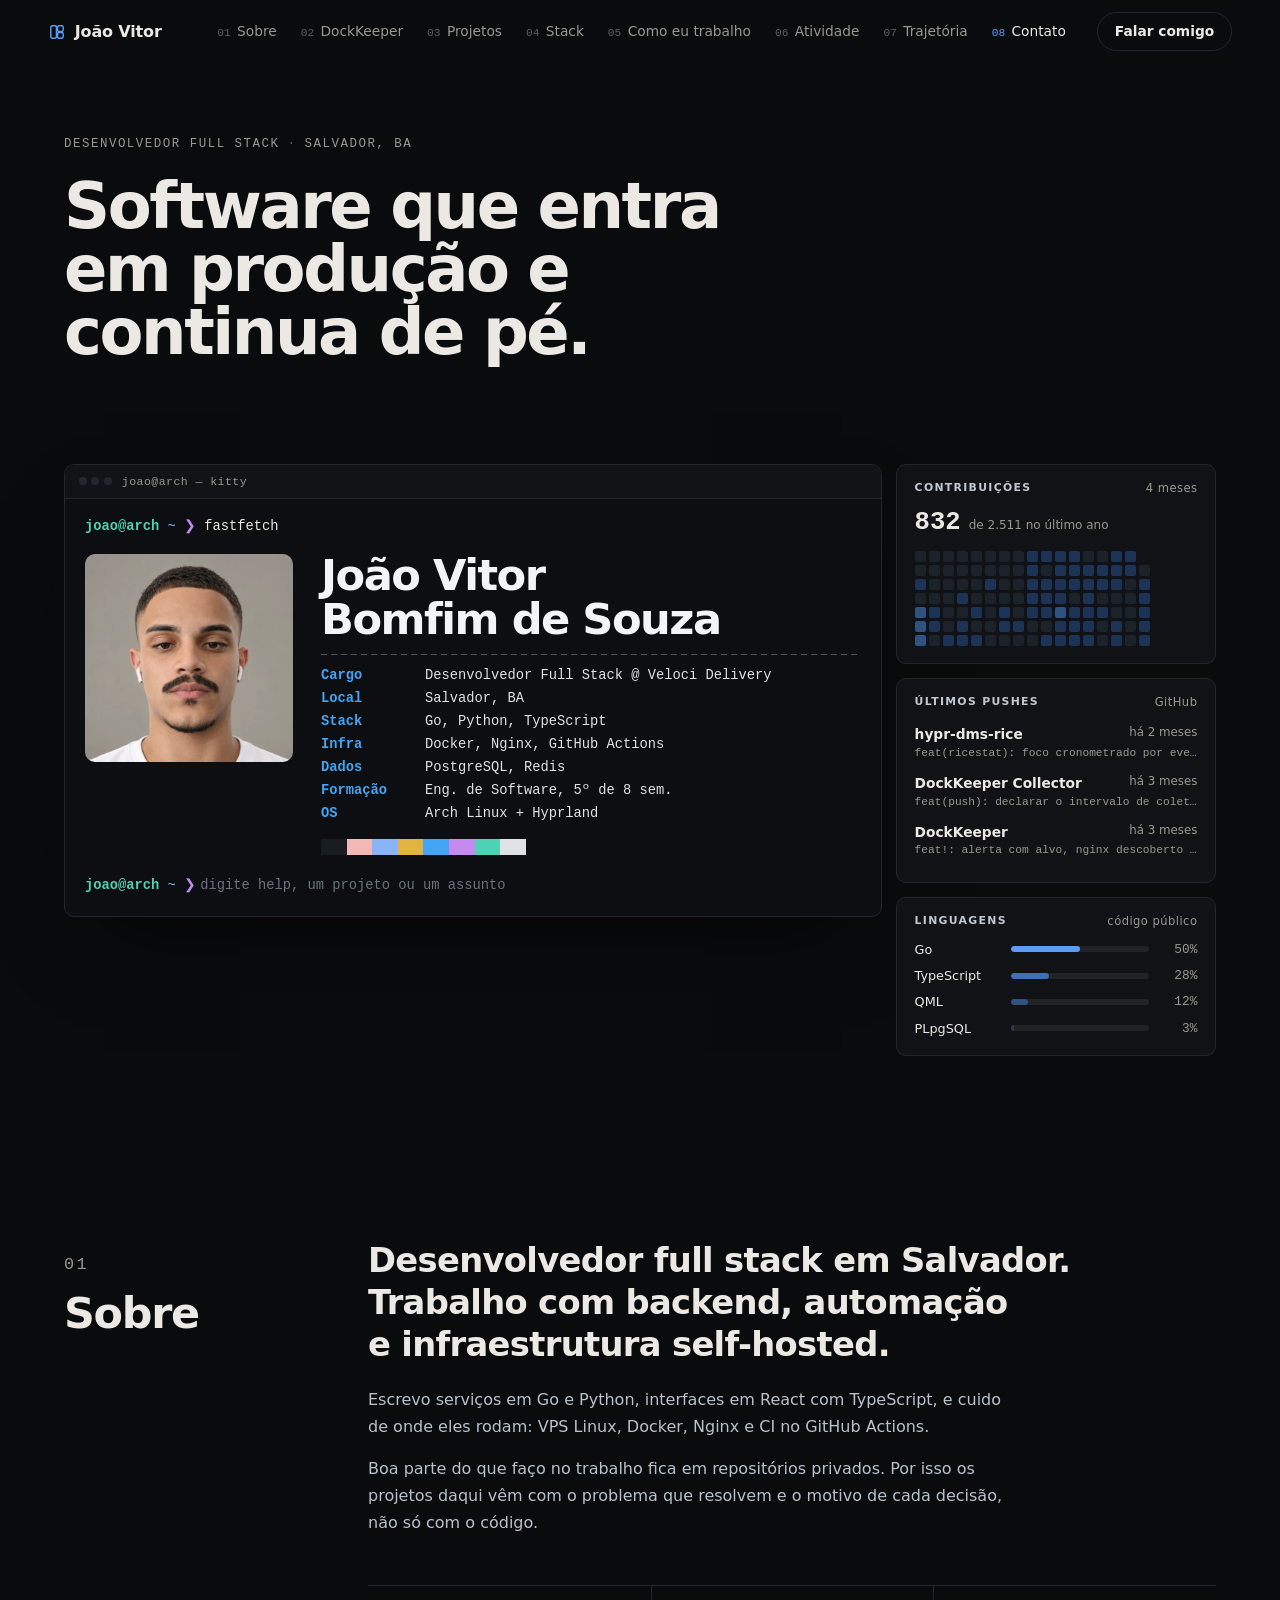
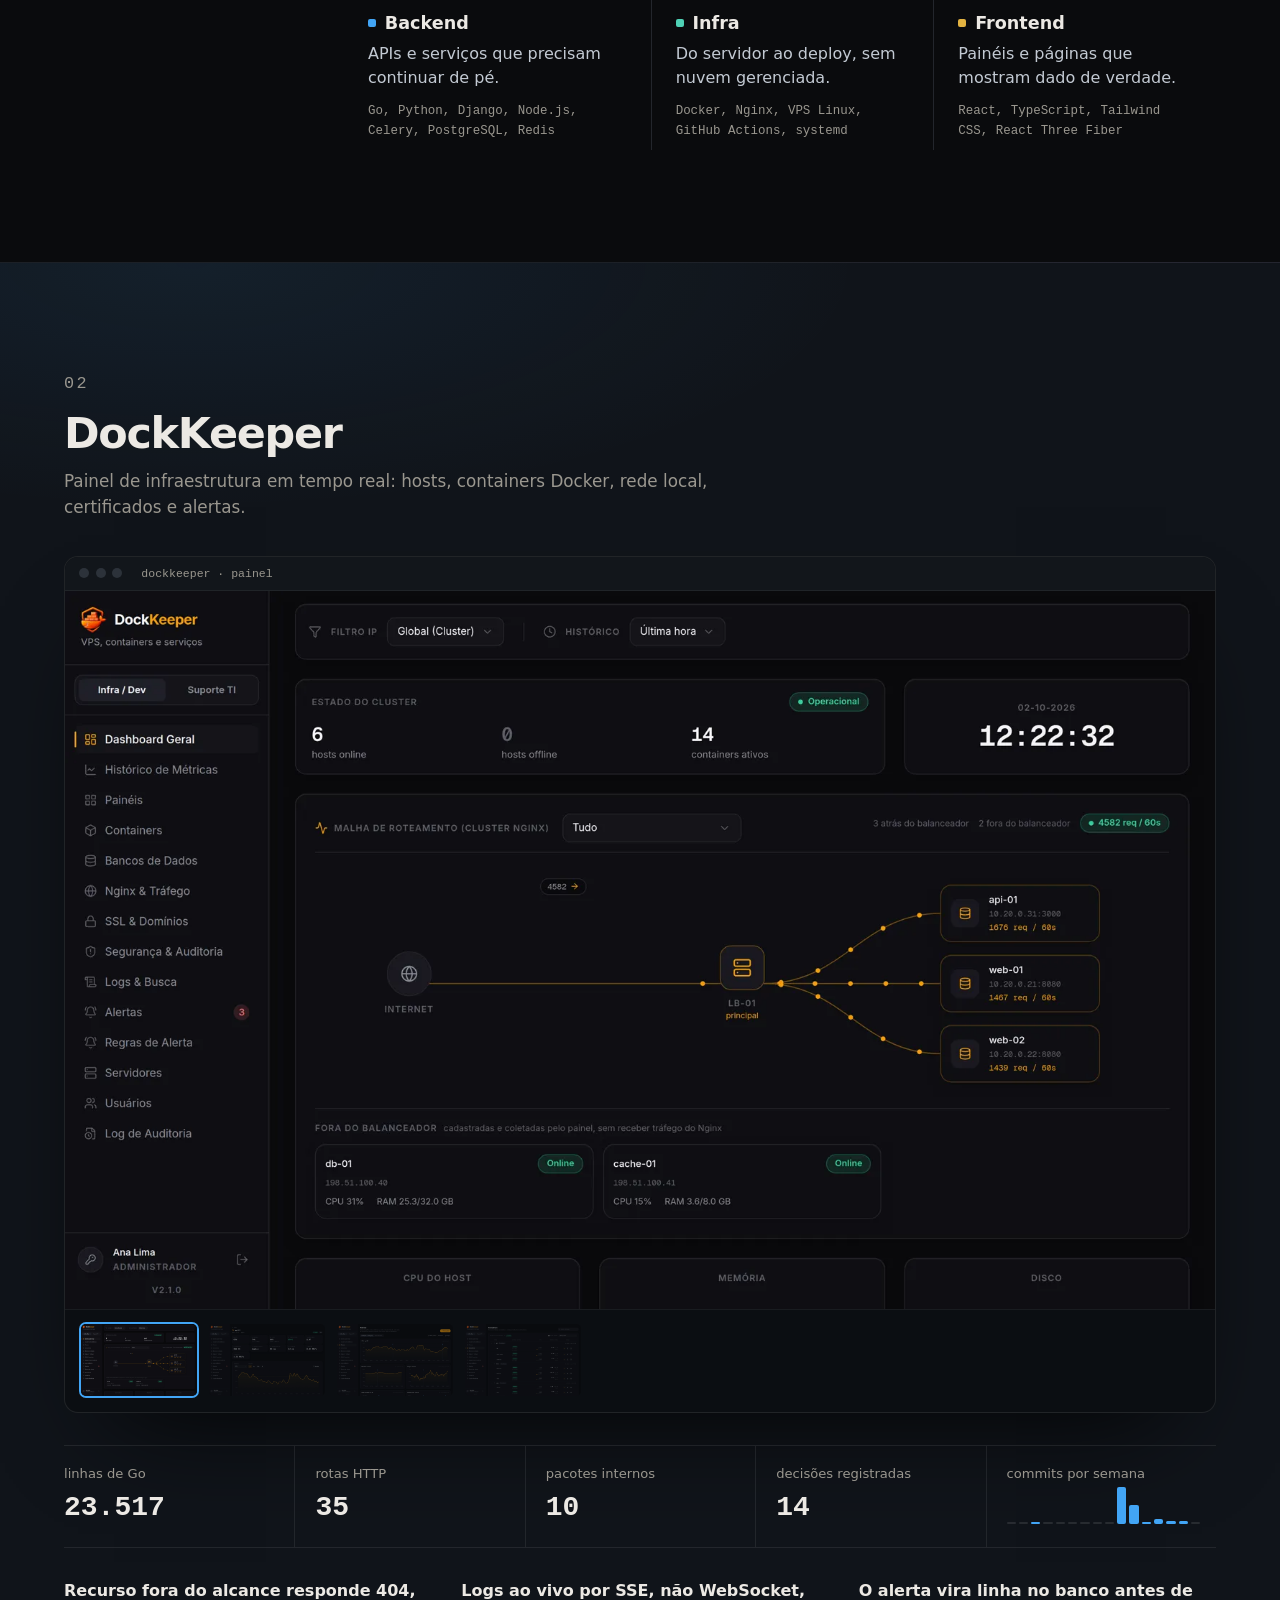
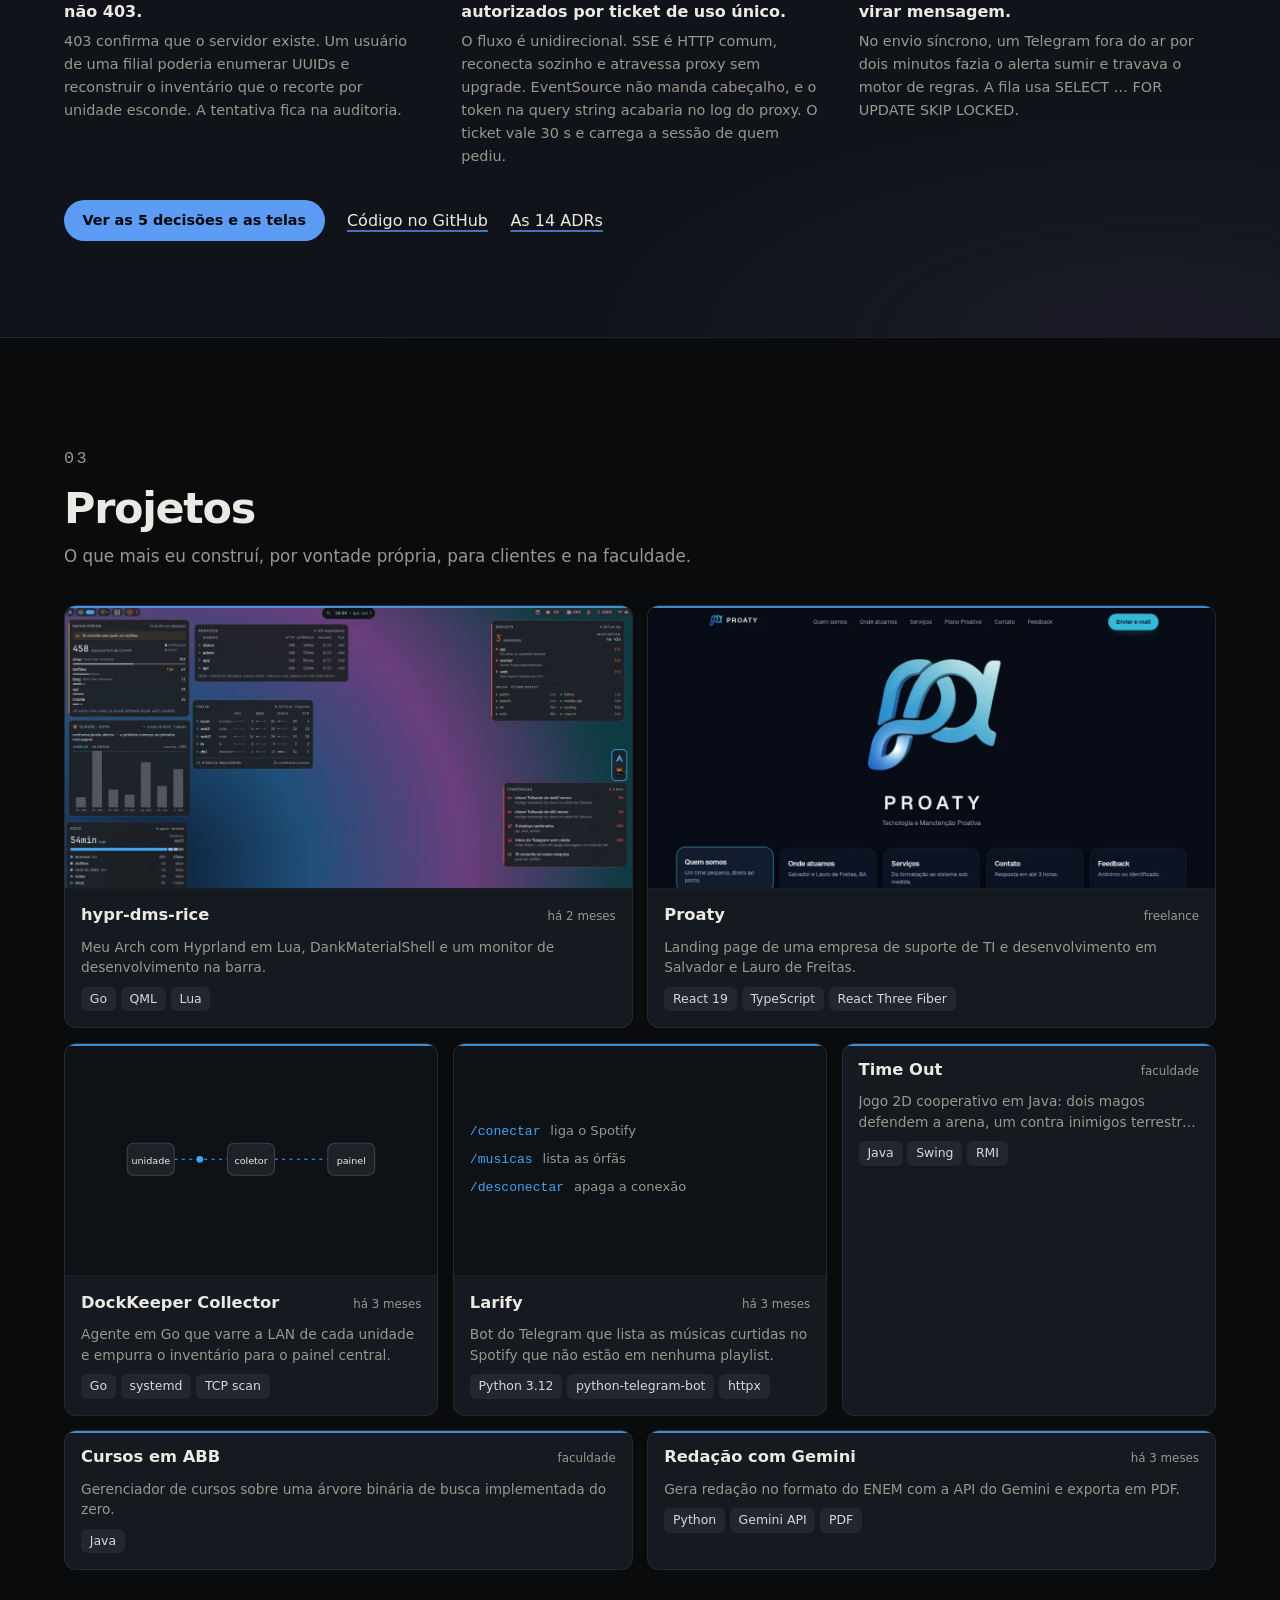
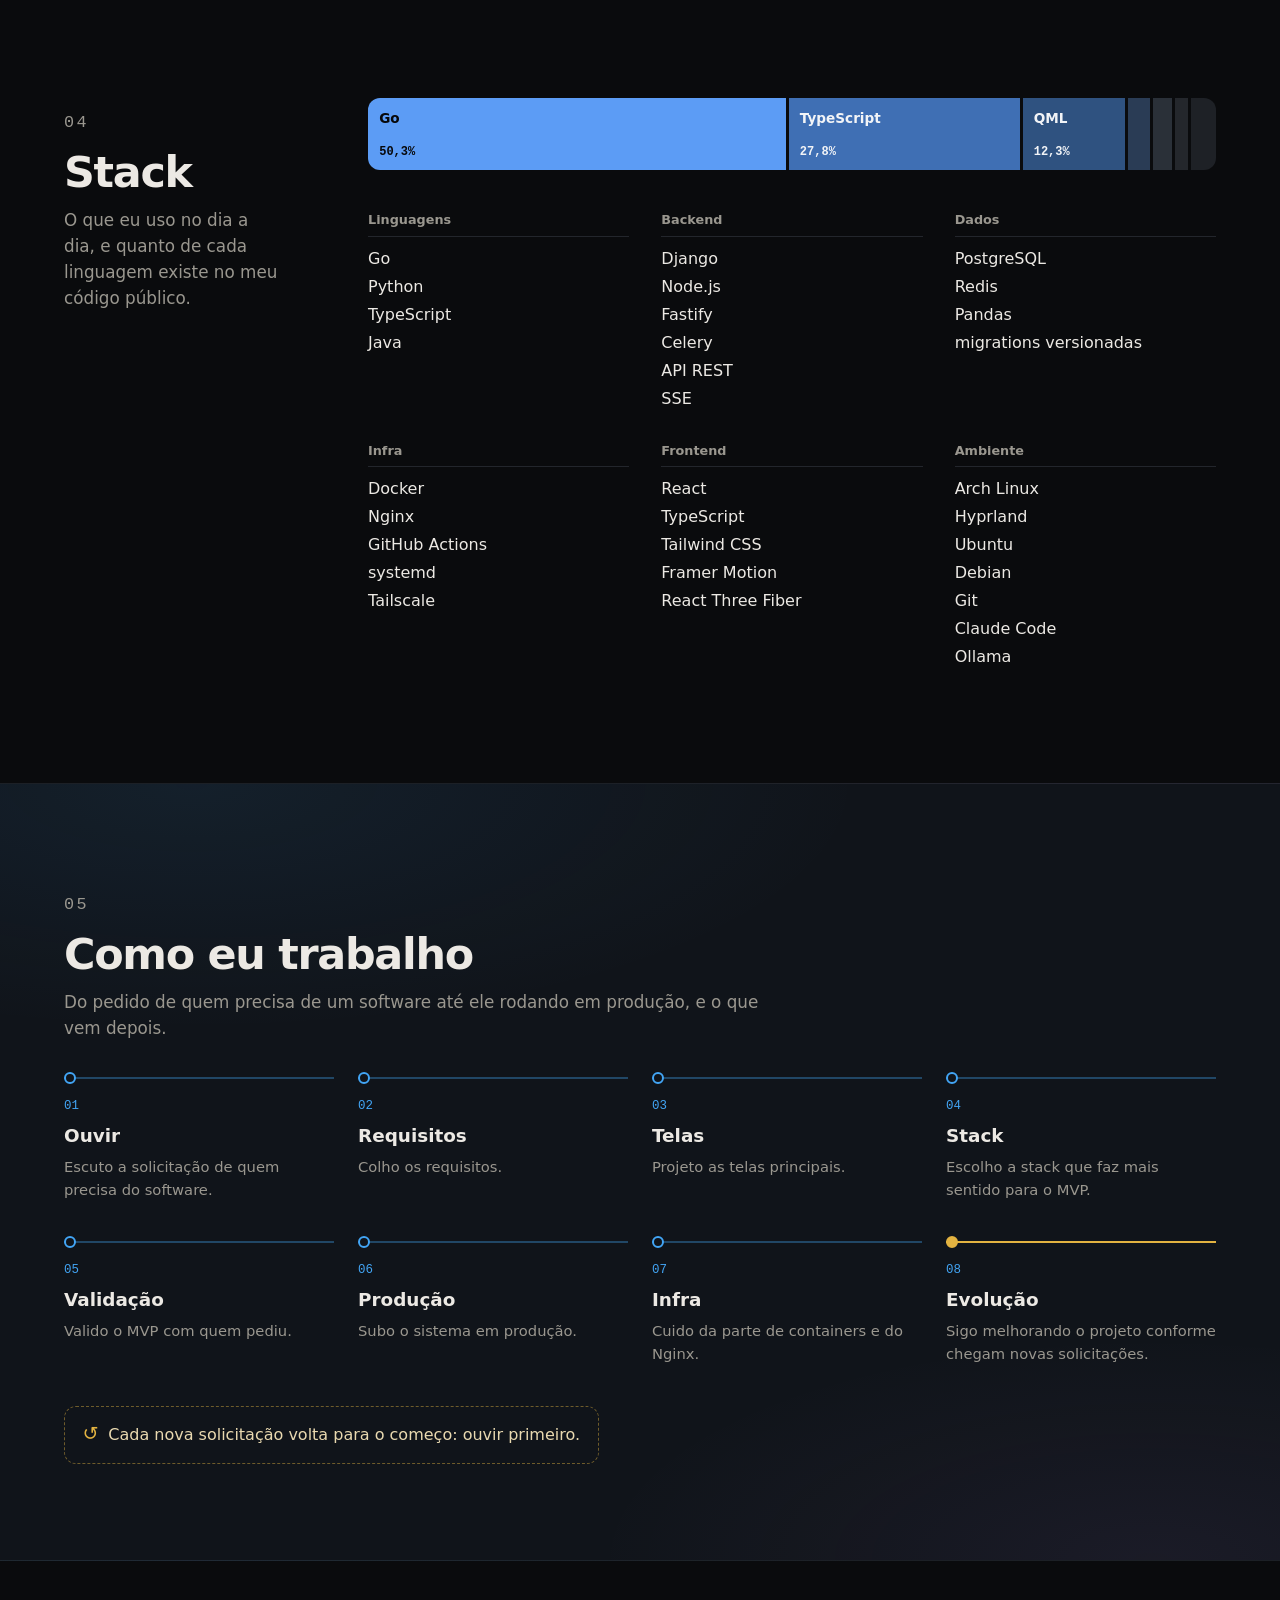
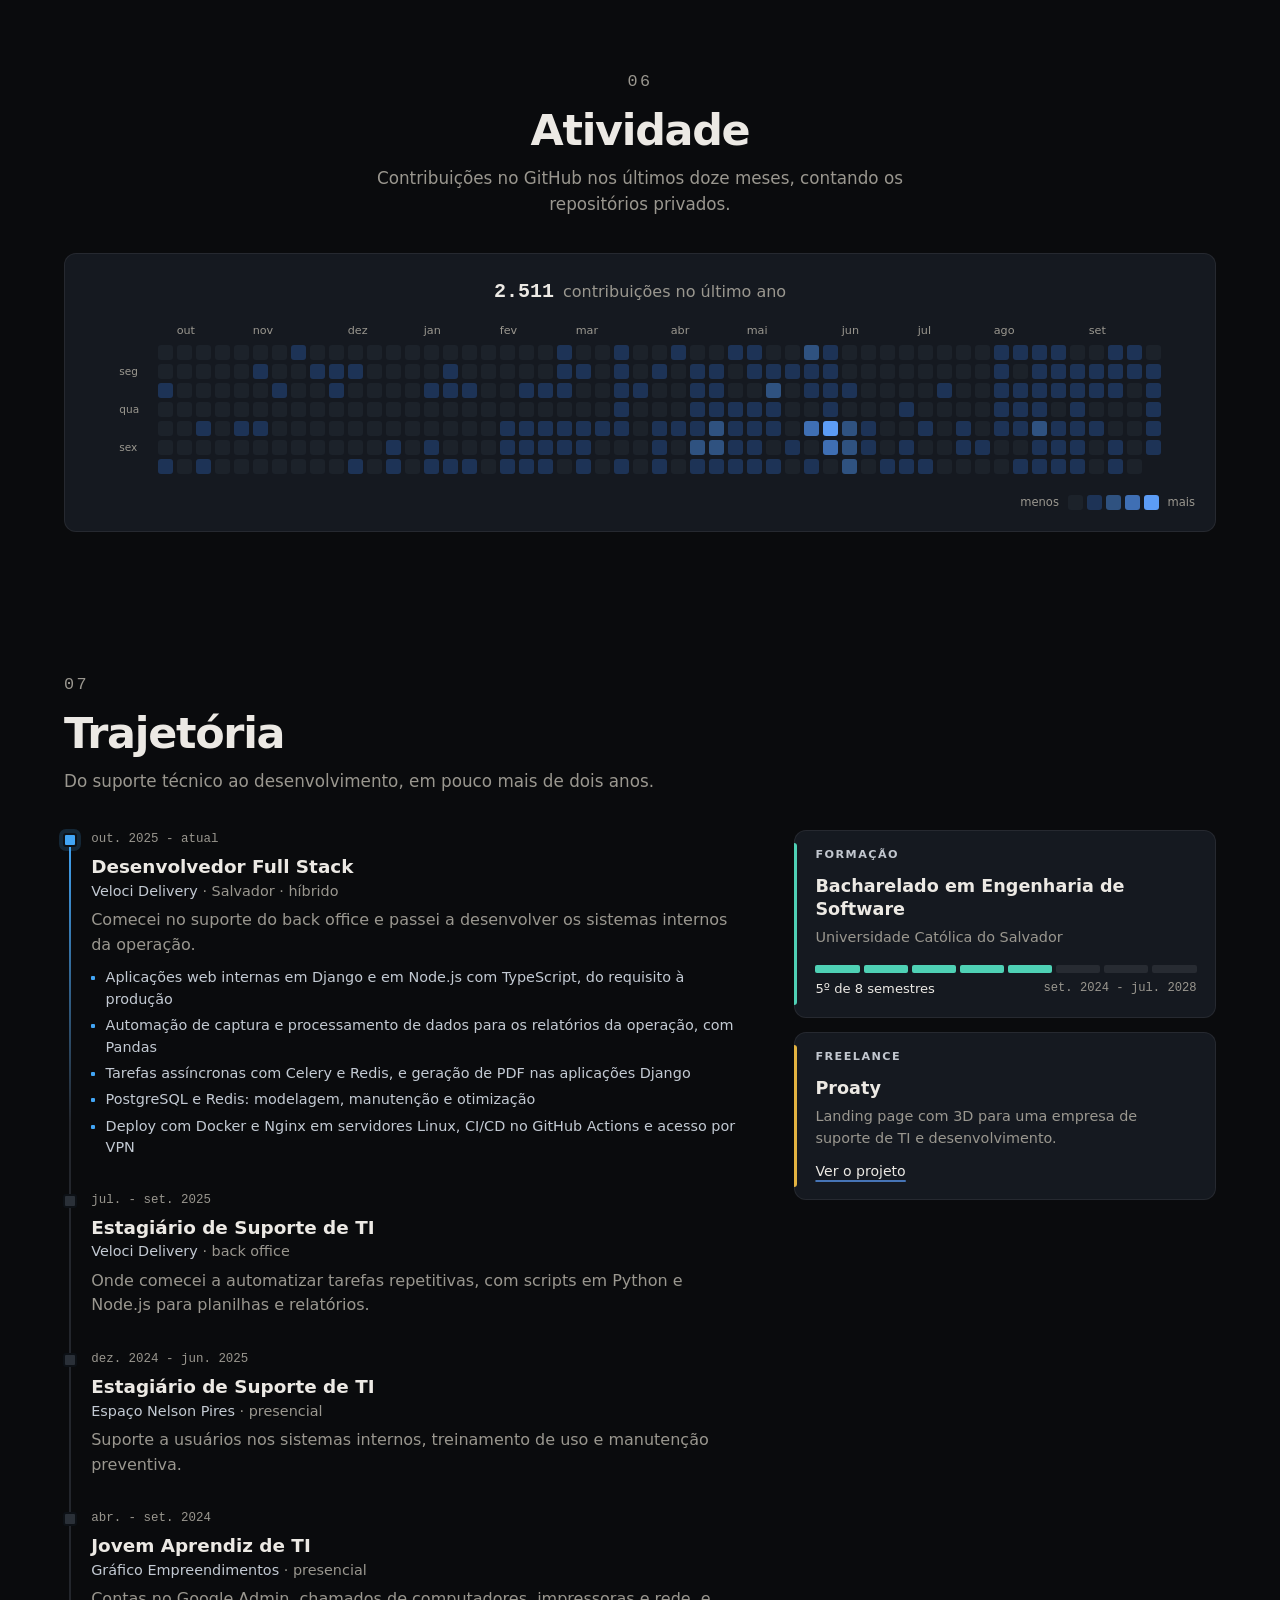
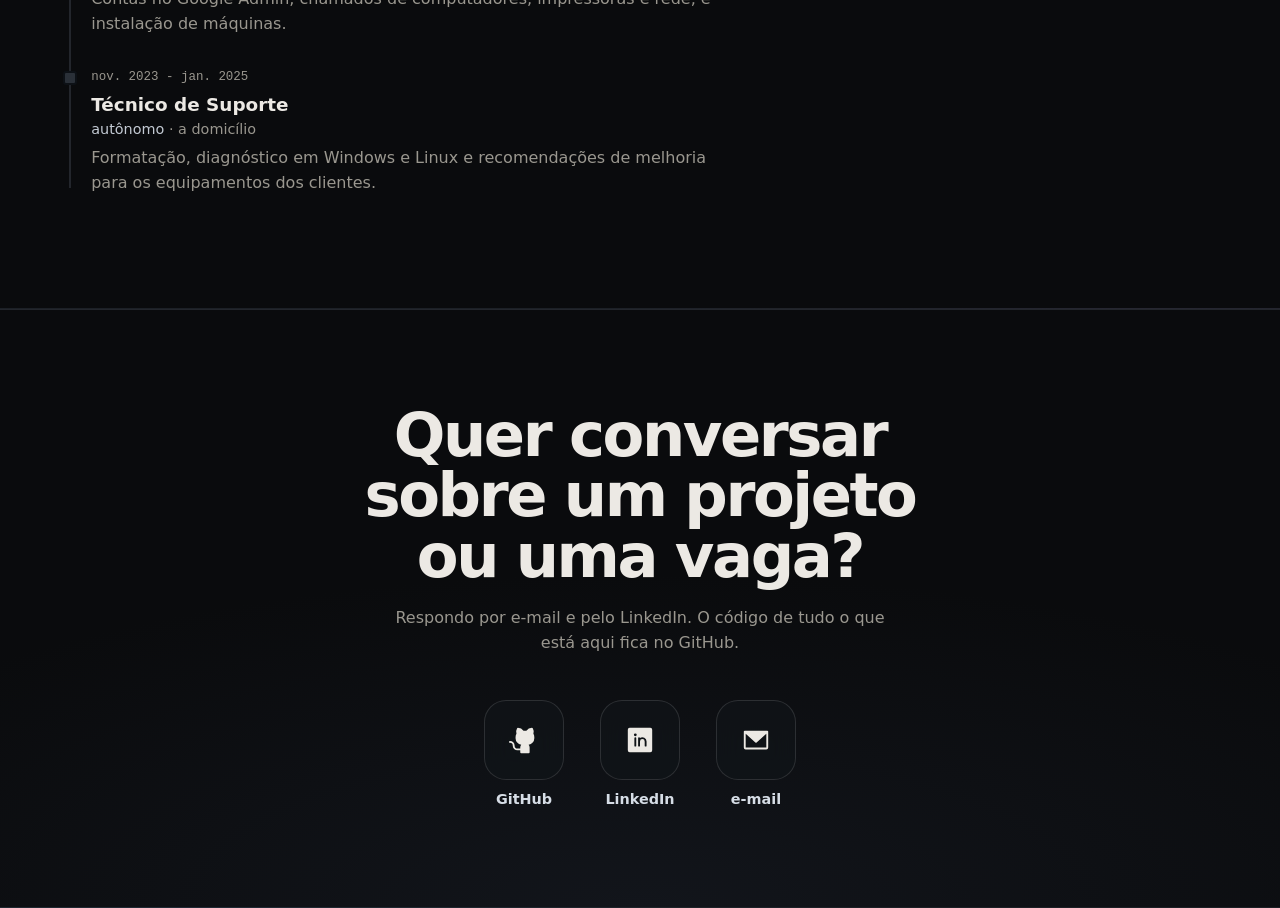
==== commit d0549cc0: "deploy 977e688" ====
--- a/index.html
+++ b/index.html
@@ -11,7 +11,7 @@
     <meta property="og:title" content="João Vitor · jvS0uzx" />
     <meta property="og:description" content="Projetos em Go, TypeScript e Python, com o problema que resolvem e o motivo de cada decisão." />
     <meta property="og:type" content="website" />
-    <script type="module" crossorigin src="/assets/index-CviXTOe-.js"></script>
+    <script type="module" crossorigin src="/assets/index-6agldfdX.js"></script>
     <link rel="stylesheet" crossorigin href="/assets/index-D1QNPklK.css">
   </head>
   <body>
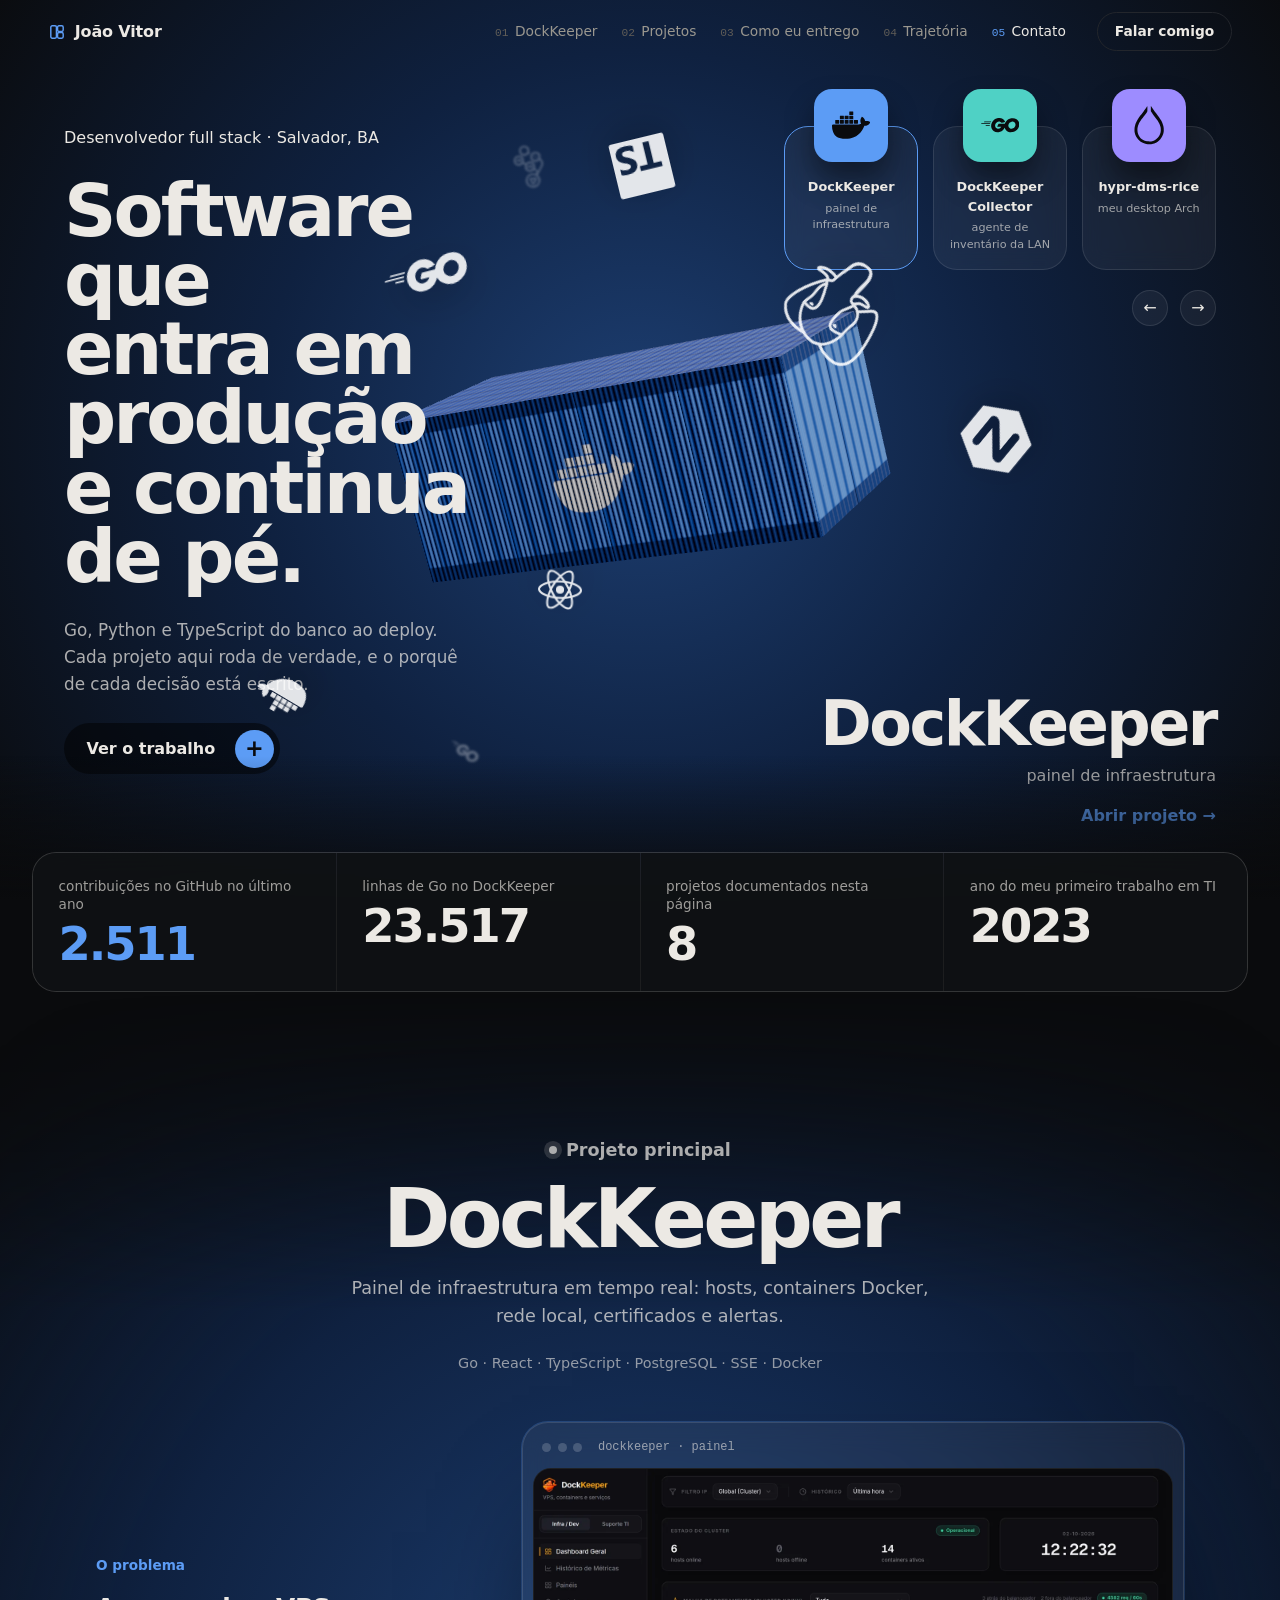
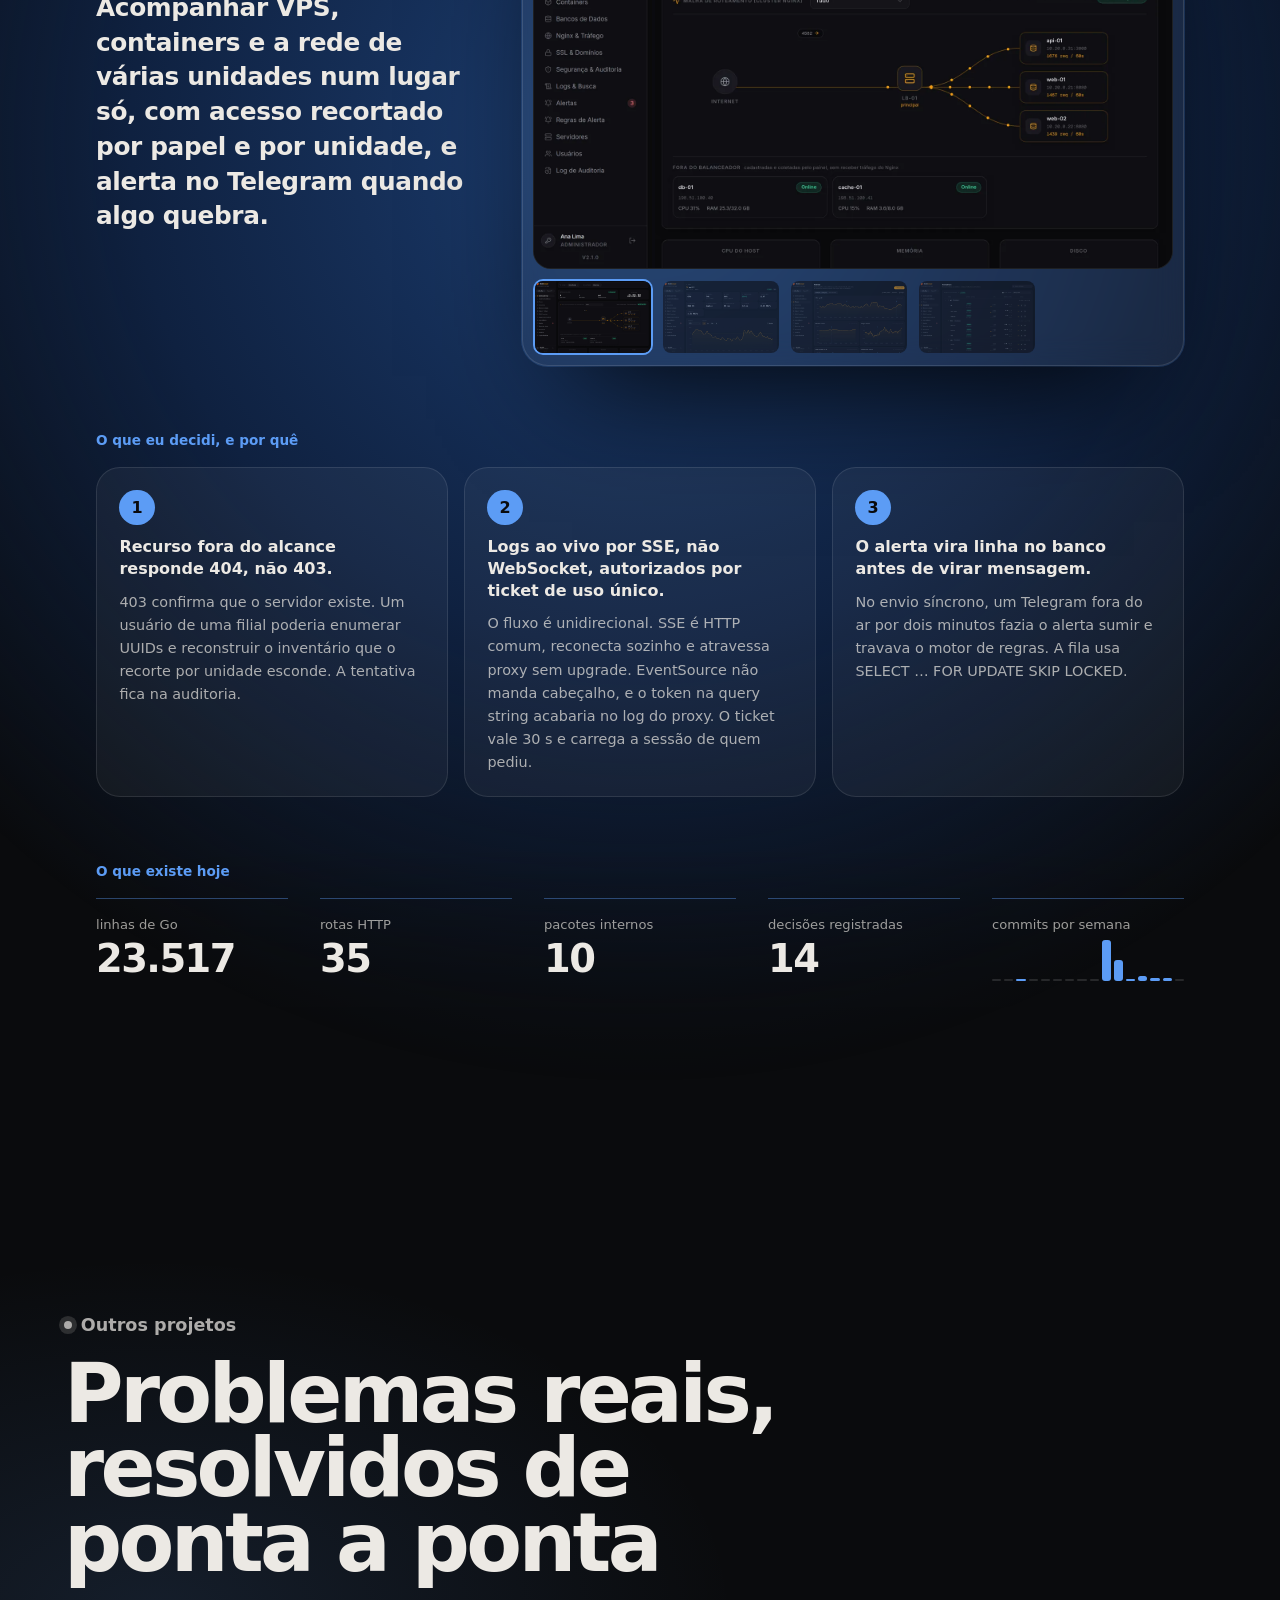
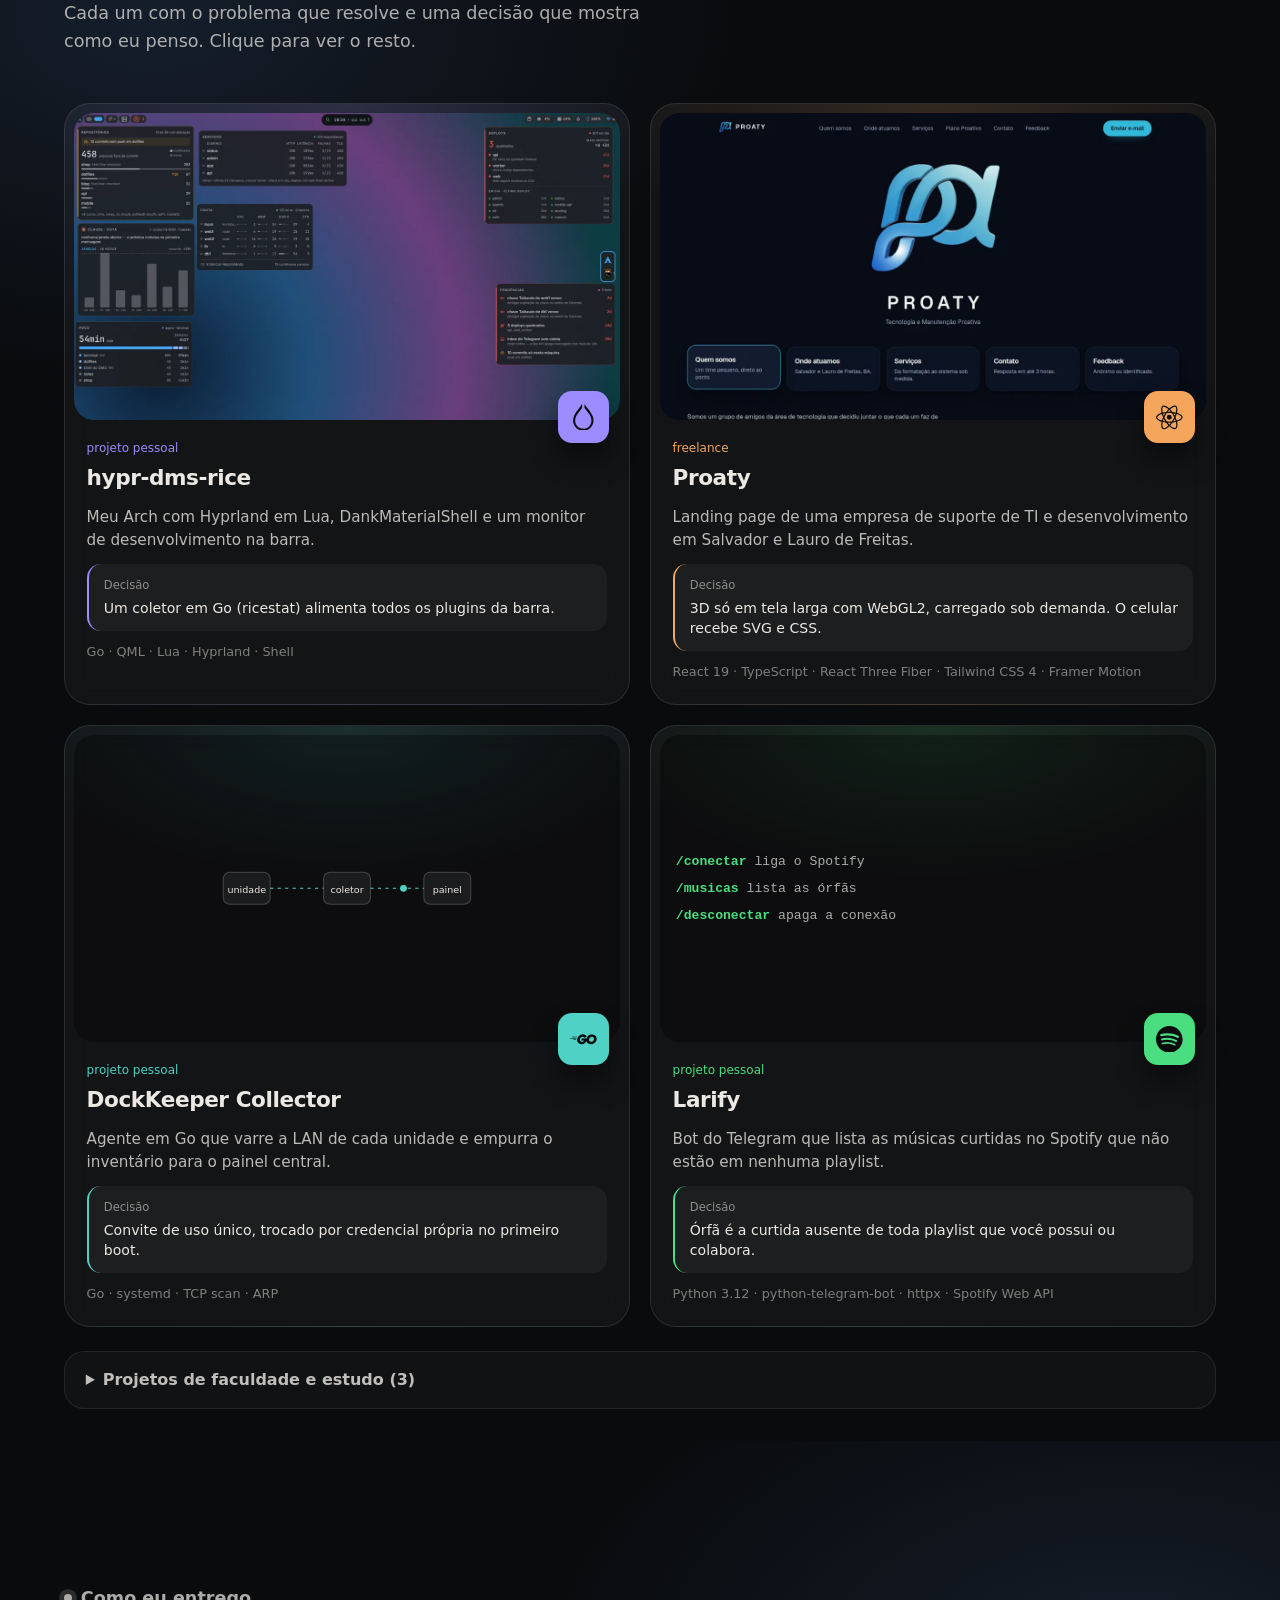
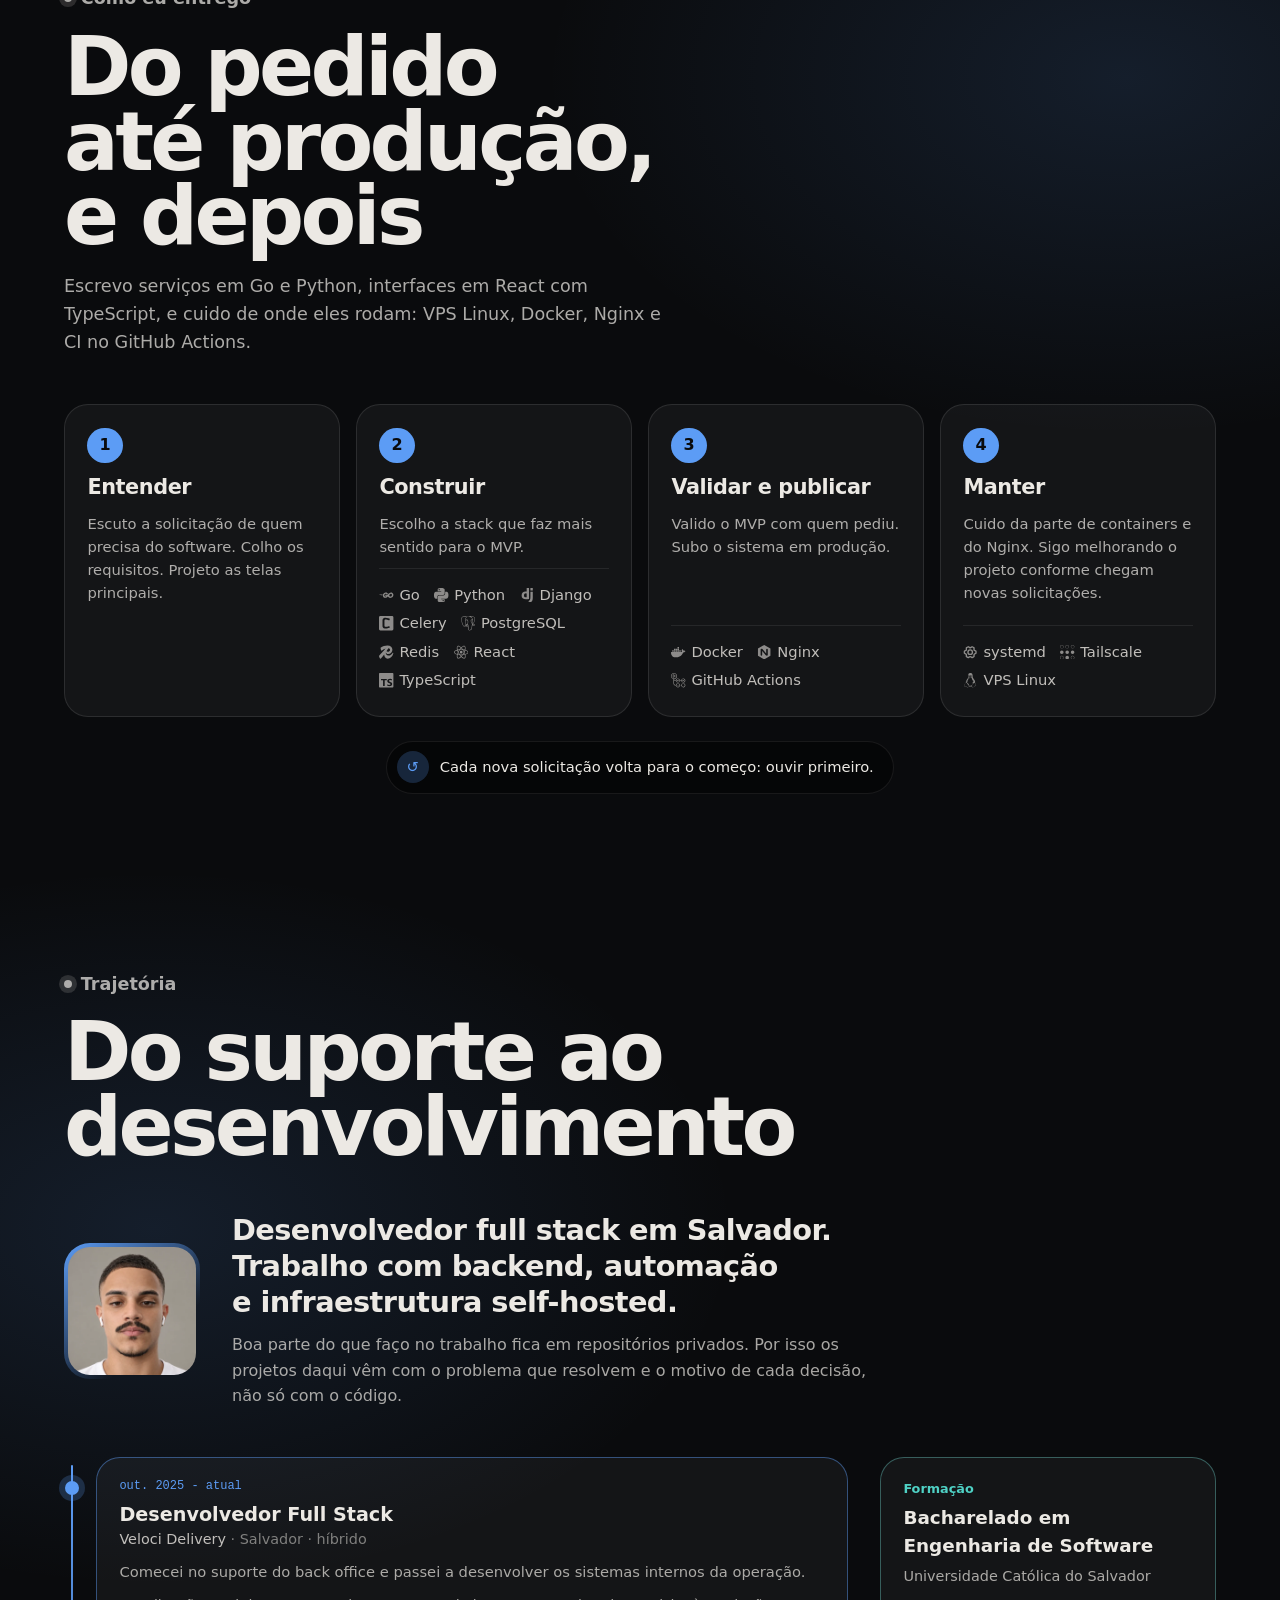
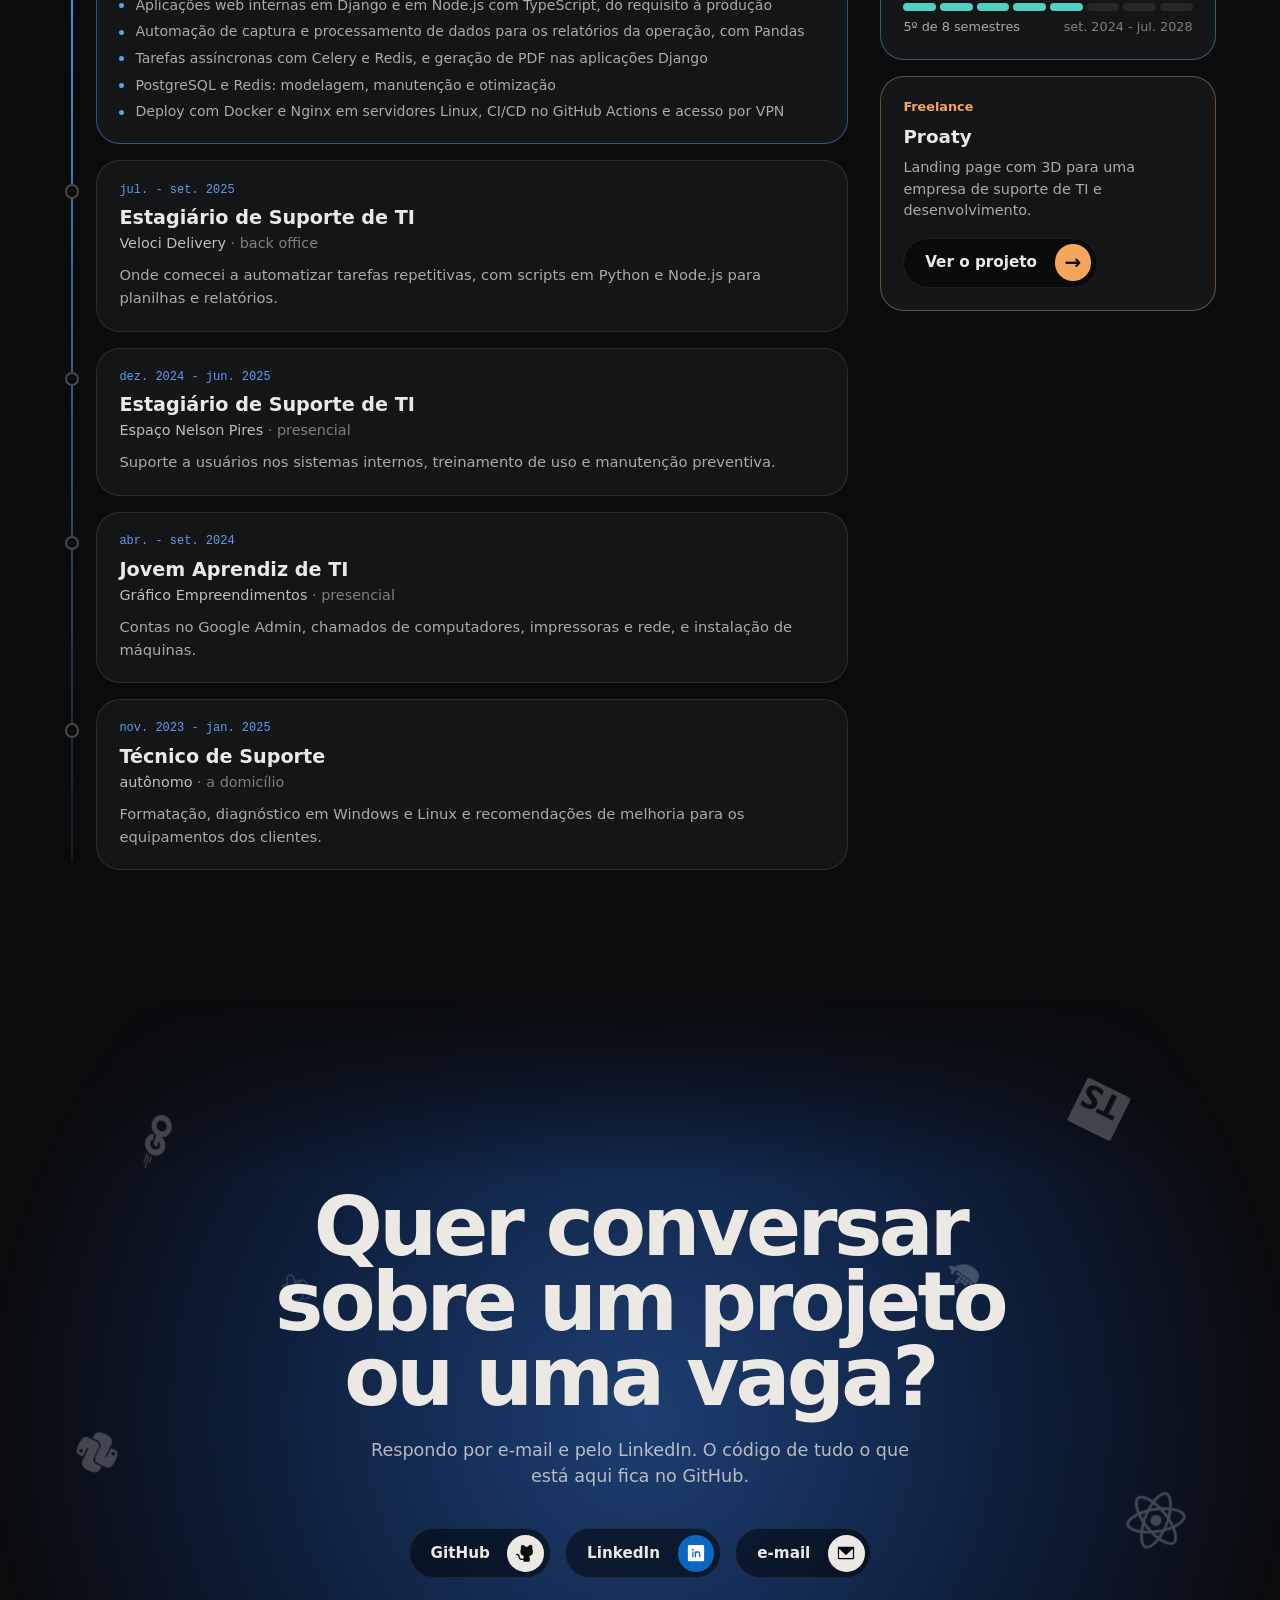
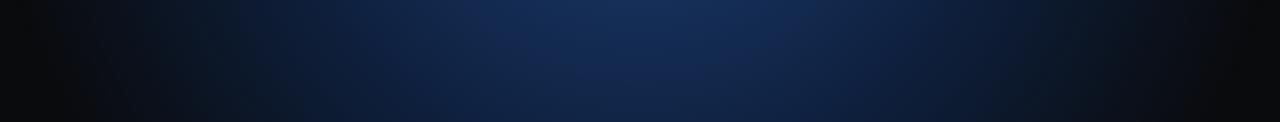
==== commit 321333cf: "deploy 1f51ff8" ====
--- a/index.html
+++ b/index.html
@@ -11,8 +11,8 @@
     <meta property="og:title" content="João Vitor · jvS0uzx" />
     <meta property="og:description" content="Projetos em Go, TypeScript e Python, com o problema que resolvem e o motivo de cada decisão." />
     <meta property="og:type" content="website" />
-    <script type="module" crossorigin src="/assets/index-6agldfdX.js"></script>
-    <link rel="stylesheet" crossorigin href="/assets/index-D1QNPklK.css">
+    <script type="module" crossorigin src="/assets/index-B8Bb1Y0f.js"></script>
+    <link rel="stylesheet" crossorigin href="/assets/index-DVXckW_F.css">
   </head>
   <body>
     <div id="root"></div>
--- a/assets/index-DVXckW_F.css
+++ b/assets/index-DVXckW_F.css
@@ -0,0 +1,2 @@
+/*! tailwindcss v4.3.3 | MIT License | https://tailwindcss.com */
+@layer properties{@supports (((-webkit-hyphens:none)) and (not (margin-trim:inline))) or ((-moz-orient:inline) and (not (color:rgb(from red r g b)))){:root,:host{--bg-inner:#1d3f73;--bg-mid:#0f2140;--bg-outer:#0a0b0d;--tint:#5c9cf5;--tint-bg:#1d3f73;--tint-mid:#0f2140}*,:before,:after,::backdrop{--tw-rotate-x:initial;--tw-rotate-y:initial;--tw-rotate-z:initial;--tw-skew-x:initial;--tw-skew-y:initial;--tw-border-style:solid;--tw-outline-style:solid;--tw-blur:initial;--tw-brightness:initial;--tw-contrast:initial;--tw-grayscale:initial;--tw-hue-rotate:initial;--tw-invert:initial;--tw-opacity:initial;--tw-saturate:initial;--tw-sepia:initial;--tw-drop-shadow:initial;--tw-drop-shadow-color:initial;--tw-drop-shadow-alpha:100%;--tw-drop-shadow-size:initial;--tw-backdrop-blur:initial;--tw-backdrop-brightness:initial;--tw-backdrop-contrast:initial;--tw-backdrop-grayscale:initial;--tw-backdrop-hue-rotate:initial;--tw-backdrop-invert:initial;--tw-backdrop-opacity:initial;--tw-backdrop-saturate:initial;--tw-backdrop-sepia:initial;--tw-ease:initial}}}@layer theme{:root,:host{--font-sans:"Schibsted Grotesk Variable", ui-sans-serif, system-ui, sans-serif;--font-mono:"JetBrains Mono Variable", ui-monospace, monospace;--ease-out:cubic-bezier(.23, 1, .32, 1);--ease-in-out:cubic-bezier(.4, 0, .2, 1);--default-transition-duration:.15s;--default-transition-timing-function:cubic-bezier(.4, 0, .2, 1);--default-font-family:var(--font-sans);--default-mono-font-family:var(--font-mono);--color-bg:#0a0b0d;--color-raised:#171a1f;--color-line:#23262c;--color-fg:#ece9e4;--color-muted:#9a978f;--color-faint:#5f5c57;--color-accent:#5c9cf5}}@layer base{*,:after,:before,::backdrop{box-sizing:border-box;border:0 solid;margin:0;padding:0}::file-selector-button{box-sizing:border-box;border:0 solid;margin:0;padding:0}html,:host{-webkit-text-size-adjust:100%;tab-size:4;line-height:1.5;font-family:var(--default-font-family,-apple-system, BlinkMacSystemFont, "Segoe UI", Roboto, "Helvetica Neue", "Noto Sans", Arial, sans-serif, "Apple Color Emoji", "Segoe UI Emoji", "Segoe UI Symbol", "Noto Color Emoji");font-feature-settings:var(--default-font-feature-settings,normal);font-variation-settings:var(--default-font-variation-settings,normal);-webkit-tap-highlight-color:transparent}hr{height:0;color:inherit;border-top-width:1px}abbr:where([title]){-webkit-text-decoration:underline dotted;text-decoration:underline dotted}h1,h2,h3,h4,h5,h6{font-size:inherit;font-weight:inherit}a{color:inherit;-webkit-text-decoration:inherit;-webkit-text-decoration:inherit;-webkit-text-decoration:inherit;-webkit-text-decoration:inherit;text-decoration:inherit}b,strong{font-weight:bolder}code,kbd,samp,pre{font-family:var(--default-mono-font-family,ui-monospace, SFMono-Regular, Menlo, Monaco, Consolas, "Liberation Mono", "Courier New", monospace);font-feature-settings:var(--default-mono-font-feature-settings,normal);font-variation-settings:var(--default-mono-font-variation-settings,normal);font-size:1em}small{font-size:80%}sub,sup{vertical-align:baseline;font-size:75%;line-height:0;position:relative}sub{bottom:-.25em}sup{top:-.5em}table{text-indent:0;border-color:inherit;border-collapse:collapse}:-moz-focusring:where(:not(iframe)){outline:auto}progress{vertical-align:baseline}summary{display:list-item}ol,ul,menu{list-style:none}img,svg,video,canvas,audio,iframe,embed,object{vertical-align:middle;display:block}img,video{max-width:100%;height:auto}button,input,select,optgroup,textarea{font:inherit;font-feature-settings:inherit;font-variation-settings:inherit;letter-spacing:inherit;color:inherit;opacity:1;background-color:#0000;border-radius:0}::file-selector-button{font:inherit;font-feature-settings:inherit;font-variation-settings:inherit;letter-spacing:inherit;color:inherit;opacity:1;background-color:#0000;border-radius:0}:where(select:is([multiple],[size])) optgroup{font-weight:bolder}:where(select:is([multiple],[size])) optgroup option{padding-inline-start:20px}::file-selector-button{margin-inline-end:4px}::placeholder{opacity:1}@supports (not ((-webkit-appearance:-apple-pay-button))) or (contain-intrinsic-size:1px){::placeholder{color:currentColor}@supports (color:color-mix(in lab, red, red)){::placeholder{color:color-mix(in oklab, currentcolor 50%, transparent)}}}textarea{resize:vertical}::-webkit-search-decoration{-webkit-appearance:none}::-webkit-date-and-time-value{min-height:1lh;text-align:inherit}::-webkit-datetime-edit{display:inline-flex}::-webkit-datetime-edit-fields-wrapper{padding:0}::-webkit-datetime-edit{padding-block:0}::-webkit-datetime-edit-year-field{padding-block:0}::-webkit-datetime-edit-month-field{padding-block:0}::-webkit-datetime-edit-day-field{padding-block:0}::-webkit-datetime-edit-hour-field{padding-block:0}::-webkit-datetime-edit-minute-field{padding-block:0}::-webkit-datetime-edit-second-field{padding-block:0}::-webkit-datetime-edit-millisecond-field{padding-block:0}::-webkit-datetime-edit-meridiem-field{padding-block:0}::-webkit-calendar-picker-indicator{line-height:1}:-moz-ui-invalid{box-shadow:none}button,input:where([type=button],[type=reset],[type=submit]){appearance:button}::file-selector-button{appearance:button}::-webkit-inner-spin-button{height:auto}::-webkit-outer-spin-button{height:auto}[hidden]:where(:not([hidden=until-found])){display:none!important}:root{--gutter:clamp(1.15rem, 5vw, 3rem)}html{background:var(--color-bg);color:var(--color-fg);font-family:var(--font-sans);-webkit-font-smoothing:antialiased;text-rendering:optimizelegibility}::selection{background:var(--color-accent);color:var(--color-bg)}:focus-visible{outline:2px solid var(--color-accent);outline-offset:2px}kbd{font-family:var(--font-mono);border:1px solid var(--color-line);background:var(--color-raised);border-bottom-width:2px;border-radius:4px;padding:.05em .4em;font-size:.8em}}@layer components{.inspect-host{container-type:inline-size}.inspect{grid-template-columns:minmax(0,1fr);gap:2.5rem;display:grid}@container (width>=46rem){.inspect{grid-template-columns:minmax(0,1fr) minmax(0,1.1fr);gap:3.5rem}}.inspect-title{letter-spacing:-.025em;text-wrap:balance;font-size:clamp(1.6rem,1.2rem + 2.2cqi,2.4rem);font-weight:750;line-height:1.05}.inspect-pitch{text-wrap:pretty;max-width:38rem;margin-top:.9rem;font-size:1.15rem;line-height:1.5}.inspect-problem{color:var(--color-muted);text-wrap:pretty;max-width:38rem;margin-top:1.1rem;line-height:1.65}.inspect-problem strong{color:var(--color-fg);font-weight:600}.inspect-facts{grid-template-columns:repeat(auto-fit,minmax(9.5rem,1fr));gap:1.25rem 1.5rem;max-width:38rem;margin-top:1.75rem;display:grid}.inspect-facts div{flex-direction:column-reverse;gap:.15rem;display:flex}.inspect-facts dd{letter-spacing:-.02em;font-variant-numeric:lining-nums;font-size:1.7rem;font-weight:650}.inspect-facts dt{color:var(--color-muted);font-size:.85rem}.inspect-stack{color:var(--color-muted);margin-top:1.5rem;font-size:.95rem}.inspect-links{flex-wrap:wrap;gap:.4rem 1.4rem;margin-top:.6rem;display:flex}.inspect-links a,.text-link{color:var(--color-fg);font-weight:500;-webkit-text-decoration:underline #5c9cf5b3;text-decoration:underline #5c9cf5b3}@supports (color:color-mix(in lab, red, red)){.inspect-links a,.text-link{-webkit-text-decoration-color:color-mix(in srgb, var(--color-accent) 70%, transparent);-webkit-text-decoration-color:color-mix(in srgb, var(--color-accent) 70%, transparent);-webkit-text-decoration-color:color-mix(in srgb, var(--color-accent) 70%, transparent);text-decoration-color:color-mix(in srgb, var(--color-accent) 70%, transparent)}}.inspect-links a,.text-link{text-underline-offset:4px;text-decoration-thickness:1.5px;transition:text-decoration-color .16s}@media (hover:hover){.inspect-links a:hover,.text-link:hover{-webkit-text-decoration-color:var(--color-fg);-webkit-text-decoration-color:var(--color-fg);-webkit-text-decoration-color:var(--color-fg);text-decoration-color:var(--color-fg)}}.inspect-side img{border:1px solid var(--color-line);border-radius:6px;width:100%;height:auto;margin-bottom:2rem}.inspect-sub{font-size:1.05rem;font-weight:650}.inspect-decisions{gap:1.35rem;margin-top:1rem;display:grid}.inspect-decisions li{border-left:2px solid var(--color-line);padding-left:1rem}.inspect-decisions .what{text-wrap:pretty;font-weight:550;line-height:1.4}.inspect-decisions .why{color:var(--color-muted);text-wrap:pretty;margin-top:.3rem;font-size:.95rem;line-height:1.6}.stage{isolation:isolate;background:radial-gradient(circle at 50% 48%, var(--bg-inner) 0%, var(--bg-mid) 48%, var(--bg-outer) 100%);min-height:100svh;transition:--bg-inner 1.5s cubic-bezier(.45,0,.55,1),--bg-mid 1.5s cubic-bezier(.45,0,.55,1),--bg-outer 1.5s cubic-bezier(.45,0,.55,1);display:flex;position:relative;overflow:hidden}.stage:after{content:"";background:linear-gradient(to bottom, transparent, var(--color-bg));pointer-events:none;z-index:3;height:9rem;position:absolute;inset:auto 0 0}.stage-canvas{z-index:1;pointer-events:none;opacity:0;width:100%;height:100%;transition:opacity 1.5s ease-out .3s;position:absolute;inset:0}.stage-canvas[data-ready]{opacity:1}.stage-float{pointer-events:none;transition:transform .1s ease-out;position:absolute;inset:0}.stage-float-bg{z-index:0}.stage-float-fg{z-index:4}.stage-logo{color:#fff;will-change:transform;place-items:center;display:grid;position:absolute}.stage-logo svg{fill:currentColor;opacity:.88;filter:drop-shadow(0 10px 20px #00000059);width:100%;height:100%}.stage-float-bg .stage-logo svg{opacity:.32;filter:blur(1px)}.bubbles{z-index:0;pointer-events:none;position:absolute;inset:0;overflow:hidden}.bubble{background:radial-gradient(circle at 32% 30%,#ffffff80,#ffffff0a 60%);border:1px solid #ffffff8c;border-radius:50%;animation:linear forwards rise;position:absolute;bottom:-50px}@keyframes rise{0%{opacity:0;transform:translate(0)rotate(0)}10%,90%{opacity:var(--o,.4)}to{opacity:0;transform:translate(30px,-110vh)rotate(360deg)}}.stage-grid{z-index:2;pointer-events:none;flex:1;justify-content:space-between;gap:2rem;width:100%;display:flex;position:relative;padding-top:clamp(6rem,14vh,8.5rem)!important;padding-bottom:clamp(3rem,8vh,5rem)!important}.stage-grid button{pointer-events:auto}.stage-left{flex-direction:column;gap:1.6rem;max-width:30rem;display:flex}.stage-title{letter-spacing:-.04em;text-wrap:balance;font-size:clamp(2.4rem,1.2rem + 4.2vw,4.6rem);font-weight:700;line-height:.95}.stage-lede{color:#ece9e4b8;max-width:26rem;font-size:1.05rem;line-height:1.6}.stage-cta{background:#00000080;border-radius:100px;align-items:center;gap:1.25rem;width:fit-content;padding:.4rem .4rem .4rem 1.4rem;font-weight:700;transition:background-color .3s,transform .3s;display:inline-flex}.stage-cta span{background:var(--tint);color:#0a0b0d;border-radius:50%;place-items:center;width:2.4rem;height:2.4rem;padding-bottom:2px;font-size:1.4rem;font-weight:900;line-height:1;transition:background-color 1.5s;display:grid}.stage-right{text-align:right;flex-direction:column;justify-content:space-between;align-items:flex-end;gap:2rem;display:flex}.stage-carousel{flex-direction:column;align-items:flex-end;gap:1.25rem;display:flex}.stage-cards-view{--card:8.4rem;--gap:.9rem;width:calc(var(--card) * 3 + var(--gap) * 2);margin-top:-3.2rem;padding-top:3.2rem;overflow:hidden}.stage-cards{gap:var(--gap);transform:translateX(calc((var(--card) + var(--gap)) * var(--offset) * -1));transition:transform .6s var(--ease-out);display:flex}.stage-card{flex:0 0 var(--card);-webkit-backdrop-filter:blur(10px);backdrop-filter:blur(10px);text-align:center;cursor:pointer;background:#ffffff0d;border:1px solid #ffffff1a;border-radius:24px;flex-direction:column;align-items:center;gap:.25rem;padding:0 .8rem 1rem;transition:background-color .4s cubic-bezier(.175,.885,.32,1.275),border-color .4s cubic-bezier(.175,.885,.32,1.275);display:flex}.stage-card[aria-pressed=true]{border-color:var(--tint)}.stage-card-art{background:var(--tint);color:#0a0b0d;border-radius:18px;place-items:center;width:4.6rem;height:4.6rem;margin:-2.4rem 0 .7rem;transition:transform .5s cubic-bezier(.34,1.56,.64,1);display:grid;box-shadow:0 18px 30px #00000073}.stage-card-art svg{fill:currentColor;width:52%;height:52%}.stage-card-name{font-size:.8rem;font-weight:600}.stage-card-kind{color:#ece9e4a6;font-size:.7rem}.stage-arrows{gap:.75rem;display:flex}.stage-arrows button{background:#ffffff0d;border:1px solid #ffffff1a;border-radius:50%;place-items:center;width:2.25rem;height:2.25rem;transition:background-color .3s;display:grid}@media (hover:hover) and (pointer:fine){.stage-cta:hover{background:#000000b3;transform:translateY(-3px)}.stage-card:hover{background:#ffffff1f;border-color:#fff6}.stage-card[aria-pressed=true]:hover{border-color:var(--tint)}.stage-card:hover .stage-card-art{transform:translateY(-14px)rotate(-12deg)scale(1.1)}.stage-arrows button:hover{background:#ffffff1a}}.stage-card:active .stage-card-art{transform:scale(.94)}.stage-side-title{letter-spacing:-.04em;font-size:clamp(2.2rem,1rem + 3.6vw,4rem);font-weight:700;line-height:.95}.stage-side-pitch{color:#ece9e4b8;margin-top:.6rem}.stage-side-open{color:var(--tint);margin-top:1rem;font-weight:600;transition:color 1.5s}@media (width<=999px){.stage-grid{flex-direction:column;justify-content:flex-start;gap:0}.stage-left{max-width:none}.stage-right{text-align:left;align-items:stretch;margin-top:44svh}.stage-carousel{align-items:flex-start}.stage-cards-view{--card:7.2rem;max-width:100%}.stage-float-bg{display:none}}@media (prefers-reduced-motion:reduce){.stage,.stage-cards,.stage-canvas{transition:none}}:root{transition:--tint 1.5s cubic-bezier(.45,0,.55,1),--tint-bg 1.5s cubic-bezier(.45,0,.55,1),--tint-mid 1.5s cubic-bezier(.45,0,.55,1)}.glass{-webkit-backdrop-filter:blur(14px);background:#ffffff0b;border:1px solid #ffffff1a;border-radius:24px;position:relative}.display{letter-spacing:-.045em;text-wrap:balance;font-size:clamp(2.6rem,1.4rem + 4.6vw,5.6rem);font-weight:750;line-height:.92}.pill{background:#00000080;border:1px solid #ffffff14;border-radius:100px;align-items:center;gap:1.1rem;width:fit-content;padding:.35rem .35rem .35rem 1.3rem;font-size:.95rem;font-weight:700;transition:background-color .3s,transform .3s;display:inline-flex}.pill>span{background:var(--tint);color:#0a0b0d;border-radius:50%;place-items:center;width:2.3rem;height:2.3rem;padding-bottom:1px;font-size:1.25rem;font-weight:900;line-height:1;display:grid}.pill:active{transform:scale(.97)}.text-link{color:var(--tint);font-weight:600}.art,.card-art{background:var(--tint);color:#0a0b0d;border-radius:16px;place-items:center;width:3.6rem;height:3.6rem;transition:transform .5s cubic-bezier(.34,1.56,.64,1);display:grid;box-shadow:0 16px 28px #00000073}.art svg,.card-art svg{fill:currentColor;width:52%;height:52%}[data-tilt]{transform:perspective(1000px) rotateX(var(--rx,0deg)) rotateY(var(--ry,0deg));transition:transform .6s var(--ease-out)}[data-tilt]:hover{transition-duration:.15s}[data-tilt]:after{content:"";border-radius:inherit;background:radial-gradient(22rem circle at var(--mx,50%) var(--my,0%), var(--tint), transparent 70%);position:absolute;inset:0}@supports (color:color-mix(in lab, red, red)){[data-tilt]:after{background:radial-gradient(22rem circle at var(--mx,50%) var(--my,0%), color-mix(in srgb, var(--tint) 16%, transparent), transparent 70%)}}[data-tilt]:after{opacity:0;pointer-events:none;transition:opacity .4s}[data-motion] [data-reveal]{opacity:0;transition:opacity .8s var(--ease-out), translate .8s var(--ease-out), transform .6s var(--ease-out);transition-delay:calc(var(--i,0) * 70ms);translate:0 28px}[data-motion] [data-reveal][data-in]{opacity:1;translate:0}@media (hover:hover) and (pointer:fine){.pill:hover{background:#000000b3;transform:translateY(-3px)}[data-tilt]:hover:after{opacity:1}[data-tilt]:hover .art,.card:hover .card-art{transform:translateY(-10px)rotate(-12deg)scale(1.1)}}.field{z-index:0;pointer-events:none;transition:transform .1s ease-out;position:absolute;inset:0}.field-logo{color:#fff;will-change:transform;position:absolute}.field-logo svg{fill:currentColor;opacity:.22;filter:drop-shadow(0 10px 20px #00000059);width:100%;height:100%}.sec{isolation:isolate;padding:clamp(6rem,14vh,9rem) 0 2rem;position:relative}.sec>.wrap{z-index:1;position:relative}.sec:before{content:"";z-index:-1;pointer-events:none;background:radial-gradient(52rem 32rem at var(--gx,12%) 24%, var(--tint), transparent 70%);position:absolute;inset:0}@supports (color:color-mix(in lab, red, red)){.sec:before{background:radial-gradient(52rem 32rem at var(--gx,12%) 24%, color-mix(in srgb, var(--tint) 13%, transparent), transparent 70%)}}.sec[data-glow=right]{--gx:88%}.sec[data-glow=center]{--gx:50%}.sec-head{max-width:48rem;margin-bottom:3rem}.sec-head p{color:#ece9e4b8;text-wrap:pretty;max-width:38rem;margin-top:1.1rem;font-size:1.1rem;line-height:1.6}.spot,.finale{--fade:linear-gradient(to bottom, transparent, #000 18%, #000 82%, transparent)}.spot{margin-top:0;padding-bottom:6rem}.spot:before{background:radial-gradient(circle at 50% 42%, var(--tint-bg) 0%, var(--tint-mid) 42%, transparent 78%);-webkit-mask-image:var(--fade);-webkit-mask-image:var(--fade);-webkit-mask-image:var(--fade);mask-image:var(--fade)}.spot .sec-head{text-align:center;margin-inline:auto}.spot .sec-head p{margin-inline:auto}.spot-shot{-webkit-backdrop-filter:blur(14px);backdrop-filter:blur(14px);max-width:62rem;box-shadow:0 60px 120px -50px #000000f2, 0 0 0 1px var(--tint);background:#ffffff0d;border:1px solid #ffffff1f;border-radius:26px;margin:0 auto;padding:.6rem}@supports (color:color-mix(in lab, red, red)){.spot-shot{box-shadow:0 60px 120px -50px #000000f2, 0 0 0 1px color-mix(in srgb, var(--tint) 25%, transparent)}}.browser-bar{color:#ece9e499;align-items:center;gap:.4rem;padding:.35rem .6rem .75rem;font-size:.75rem;display:flex}.browser-bar span{background:#ffffff2e;border-radius:50%;width:9px;height:9px}.browser-bar em{font-style:normal;font-family:var(--font-mono);margin-left:.6rem}.bars{align-items:flex-end;gap:3px;height:2.6rem;display:flex}.bars span{background:var(--tint);border-radius:3px;flex:1}.bars span[data-zero]{background:#ffffff1f}.spot-links{flex-wrap:wrap;justify-content:center;align-items:center;gap:1.5rem;margin-top:2.5rem;display:flex}.gal-frame{background:#0b0d10;border:1px solid #ffffff14;border-radius:18px;overflow:hidden}.gal-frame img{width:100%;height:auto;animation:.26s fade;display:block}@keyframes fade{0%{opacity:.2}}.gal-thumbs{gap:.5rem;margin-top:.6rem;display:flex;overflow-x:auto}.gal-thumbs button{opacity:.55;border:2px solid #0000;border-radius:10px;flex:none;width:6.5rem;transition:opacity .14s,border-color .14s;overflow:hidden}.gal-big .gal-thumbs button{width:7.5rem}.gal-thumbs button[aria-selected=true]{border-color:var(--tint);opacity:1}.gal-thumbs img{width:100%;height:auto;display:block}.kicker{color:var(--tint);align-items:center;gap:.55rem;margin-bottom:1.1rem;font-size:.85rem;font-weight:600;display:inline-flex}.kicker:before{content:"";background:currentColor;border-radius:50%;width:.5rem;height:.5rem;box-shadow:0 0 0 5px}@supports (color:color-mix(in lab, red, red)){.kicker:before{box-shadow:0 0 0 5px color-mix(in srgb, currentColor 20%, transparent)}}.numbers{z-index:4;margin-top:-3rem;position:relative}.numbers-row{-webkit-backdrop-filter:blur(14px);backdrop-filter:blur(14px);background:#ffffff14;border:1px solid #ffffff1a;border-radius:24px;grid-template-columns:repeat(2,minmax(0,1fr));gap:1px;display:grid;overflow:hidden;padding:0!important}@media (width>=900px){.numbers-row{grid-template-columns:repeat(4,minmax(0,1fr))}}.numbers-row>div{background:#0c0e11d1;flex-direction:column-reverse;justify-content:flex-end;gap:.45rem;padding:1.5rem 1.6rem;display:flex}.numbers-row dd{letter-spacing:-.045em;font-size:clamp(2rem,1.3rem + 2vw,3.1rem);font-weight:750;line-height:1}.numbers-row>div:first-child dd{color:var(--tint)}.numbers-row dt{color:#ece9e4a6;font-size:.85rem;line-height:1.35}.case-stack{text-align:center;color:#ece9e499;margin:-1.6rem 0 3rem;font-size:.9rem}.case-label{color:var(--tint);margin-bottom:1rem;font-size:.85rem;font-weight:600}.case-row{align-items:center;gap:2rem;max-width:68rem;margin:0 auto;display:grid}@media (width>=1000px){.case-row{grid-template-columns:minmax(0,.8fr) minmax(0,1.4fr);gap:3rem}}.case-problem{letter-spacing:-.015em;text-wrap:pretty;font-size:clamp(1.2rem,1rem + .7vw,1.55rem);font-weight:550;line-height:1.4}.case-block{max-width:68rem;margin:4rem auto 0}.decisions{gap:1rem;display:grid}@media (width>=900px){.decisions{grid-template-columns:repeat(3,minmax(0,1fr))}}.decisions li{flex-direction:column;gap:.7rem;padding:1.4rem;display:flex}.decision-n{background:var(--tint);color:#0a0b0d;border-radius:50%;place-items:center;width:2.2rem;height:2.2rem;font-weight:800;display:grid}.decisions .what{font-weight:650;line-height:1.35}.decisions .why{color:#ece9e4b3;font-size:.9rem;line-height:1.6}.case-facts{grid-template-columns:repeat(2,minmax(0,1fr));gap:1.5rem 2rem;display:grid}@media (width>=900px){.case-facts{grid-template-columns:repeat(5,minmax(0,1fr))}}.case-facts>div{border-top:1px solid var(--tint);flex-direction:column-reverse;justify-content:flex-end;gap:.35rem;padding-top:1rem;display:flex}@supports (color:color-mix(in lab, red, red)){.case-facts>div{border-top:1px solid color-mix(in srgb, var(--tint) 40%, transparent)}}.case-facts dd{letter-spacing:-.04em;font-size:clamp(1.8rem,1.2rem + 1.5vw,2.5rem);font-weight:750;line-height:1}.case-facts dt{color:#ece9e4a6;font-size:.82rem}.spot-shot{max-width:none;margin:0}.study{background:#ffffff08;border:1px solid #ffffff14;border-radius:20px;margin-top:1.5rem}.study summary{cursor:pointer;color:#ece9e4cc;padding:1rem 1.3rem;font-weight:600}.study ul{padding:0 .6rem .6rem;display:grid}.study button{text-align:left;border-radius:12px;gap:.15rem 1rem;width:100%;padding:.8rem .7rem;transition:background-color .2s;display:grid}@media (width>=720px){.study button{grid-template-columns:12rem minmax(0,1fr) auto;align-items:baseline}}.study span{color:#ece9e4a6;font-size:.9rem}.study-stack{color:#ece9e473!important;font-size:.8rem!important}@media (hover:hover) and (pointer:fine){.study button:hover{background:#ffffff0d}}.me{flex-wrap:wrap;align-items:center;gap:1.5rem 2rem;margin-bottom:3rem;display:flex}.me>div{flex:22rem}.me-photo{aspect-ratio:1;background:linear-gradient(140deg, var(--tint), transparent 70%);border-radius:26px;flex:none;width:clamp(6rem,14vw,8.5rem);padding:4px}.me-photo img{object-fit:cover;border-radius:22px;width:100%;height:100%}.me-lead{letter-spacing:-.02em;text-wrap:balance;max-width:34ch;font-size:clamp(1.3rem,1rem + 1vw,1.8rem);font-weight:650;line-height:1.25}.me-body{color:#ece9e4b3;max-width:40rem;margin-top:.7rem;line-height:1.6}.bento{gap:1.25rem;display:grid}@media (width>=720px){.bento{grid-template-columns:repeat(2,minmax(0,1fr))}}.card{background:radial-gradient(30rem 14rem at 50% 0%, var(--tint), transparent 70%), #ffffff0a;border:1px solid #ffffff1a;border-radius:26px;flex-direction:column;display:flex;position:relative}@supports (color:color-mix(in lab, red, red)){.card{background:radial-gradient(30rem 14rem at 50% 0%, color-mix(in srgb, var(--tint) 14%, transparent), transparent 70%), #ffffff0a}}.card{-webkit-backdrop-filter:blur(14px);backdrop-filter:blur(14px)}.card-hit{z-index:2;border-radius:inherit;position:absolute;inset:0}.card-thumb{aspect-ratio:16/9;background:#00000059;border-radius:20px;margin:.55rem .55rem 0;overflow:hidden}.card-thumb img{object-fit:cover;object-position:top;width:100%;height:100%;transition:scale .8s var(--ease-out)}.card-thumb-draw{place-items:center;padding:1rem;display:grid}.card-cmds{font-family:var(--font-mono);color:#ece9e4b8;align-content:center;place-items:start;gap:.45rem;font-size:.82rem}.card-cmds b{color:var(--tint);font-weight:600}.card-body{flex-direction:column;gap:.7rem;padding:1.2rem 1.35rem 1.4rem;display:flex;position:relative}.card-art{border-radius:14px;width:3.2rem;height:3.2rem;position:absolute;top:-1.8rem;right:1.25rem}.card-role{color:var(--tint);font-size:.75rem}.card-body h3{letter-spacing:-.02em;margin-top:-.4rem;padding-right:3.6rem;font-size:1.35rem;font-weight:700}.card-body>p:not([class]){color:#ece9e4c7;font-size:.95rem;line-height:1.55}.card-pick{border-left:2px solid var(--tint);background:#ffffff0a;border-radius:14px;gap:.25rem;padding:.8rem .95rem;font-size:.88rem;line-height:1.45;display:grid}.card-pick span{color:#ece9e48c;font-size:.72rem}.card-stack{color:#ece9e480;font-size:.8rem}.card:focus-within{outline:2px solid var(--tint);outline-offset:3px}@media (hover:hover) and (pointer:fine){.card:hover{border-color:var(--tint)}@supports (color:color-mix(in lab, red, red)){.card:hover{border-color:color-mix(in srgb, var(--tint) 45%, transparent)}}.card:hover .card-thumb img{scale:1.05}}.flow{width:100%;max-width:16rem;height:auto}.flow rect{fill:#ffffff0f;stroke:#fff3}.flow text{fill:var(--color-fg);text-anchor:middle;font-size:9px}.flow-line{stroke:var(--tint);stroke-dasharray:3 4}.flow-dot{fill:var(--tint)}.stages{gap:1rem;display:grid}@media (width>=720px){.stages{grid-template-columns:repeat(2,minmax(0,1fr))}}@media (width>=1100px){.stages{grid-template-columns:repeat(4,minmax(0,1fr))}}.stages li{flex-direction:column;gap:.6rem;padding:1.4rem 1.4rem 1.5rem;display:flex}.stages h3{letter-spacing:-.02em;font-size:1.3rem;font-weight:700}.stages p{color:#ece9e4b8;font-size:.92rem;line-height:1.55}.stage-tools{border-top:1px solid #ffffff14;flex-wrap:wrap;gap:.35rem .9rem;margin-top:auto;padding-top:.9rem;font-size:.82rem;display:flex;color:#ece9e4cc!important}.stage-tools span{align-items:center;gap:.35rem;display:inline-flex}.stage-tools svg{fill:currentColor;opacity:.7;width:.9rem;height:.9rem}.steps-loop{background:#00000073;border:1px solid #ffffff14;border-radius:100px;align-items:center;gap:.7rem;width:fit-content;margin:1.5rem auto 0;padding:.6rem 1.2rem .6rem .6rem;font-size:.92rem;display:flex}.steps-loop span{background:var(--tint);border-radius:50%;place-items:center;width:2rem;height:2rem;display:grid}@supports (color:color-mix(in lab, red, red)){.steps-loop span{background:color-mix(in srgb, var(--tint) 22%, transparent)}}.steps-loop span{color:var(--tint)}.career{gap:2rem;display:grid}@media (width>=1000px){.career{grid-template-columns:minmax(0,1fr) 21rem;align-items:start}}.timeline{gap:1rem;padding-left:2rem;display:grid;position:relative}.timeline:before{content:"";background:linear-gradient(to bottom, var(--tint), #ffffff0f);border-radius:2px;width:2px;position:absolute;top:.5rem;bottom:.5rem;left:.45rem}.timeline>li{position:relative}.timeline>li:before{content:"";background:var(--color-bg);border:2px solid #ffffff40;border-radius:50%;width:.9rem;height:.9rem;position:absolute;top:1.5rem;left:-1.95rem}.timeline>li[data-now]:before{background:var(--tint);border-color:var(--tint);box-shadow:0 0 0 6px var(--tint)}@supports (color:color-mix(in lab, red, red)){.timeline>li[data-now]:before{box-shadow:0 0 0 6px color-mix(in srgb, var(--tint) 22%, transparent)}}.timeline .glass{padding:1.2rem 1.4rem 1.3rem}.timeline>li[data-now] .glass{border-color:var(--tint)}@supports (color:color-mix(in lab, red, red)){.timeline>li[data-now] .glass{border-color:color-mix(in srgb, var(--tint) 45%, transparent)}}.tl-period{font-family:var(--font-mono);color:var(--tint);font-size:.75rem}.timeline h3{margin-top:.35rem;font-size:1.2rem;font-weight:700}.tl-where{color:#ece9e4cc;font-size:.9rem}.tl-where span{color:#ece9e480}.tl-line{color:#ece9e4b3;margin-top:.6rem;font-size:.92rem;line-height:1.55}.tl-points{color:#ece9e4b3;gap:.35rem;margin-top:.7rem;font-size:.88rem;display:grid}.tl-points li{padding-left:1rem;position:relative}.tl-points li:before{content:"";background:var(--tint);border-radius:50%;width:5px;height:5px;position:absolute;top:.6em;left:0}.career-side{gap:1rem;display:grid}@media (width>=1000px){.career-side{position:sticky;top:6rem}}.side-card{border-color:var(--tint);gap:.4rem;padding:1.3rem 1.4rem 1.4rem;display:grid}@supports (color:color-mix(in lab, red, red)){.side-card{border-color:color-mix(in srgb, var(--tint) 30%, #ffffff1a)}}.side-label{color:var(--tint);font-size:.8rem;font-weight:650}.edu-course{font-size:1.15rem;font-weight:700}.edu-school{color:#ece9e4b3;font-size:.9rem}.edu-bar{gap:4px;margin-top:.6rem;display:flex}.edu-bar span{background:#ffffff14;border-radius:100px;flex:1;height:.45rem}.edu-bar span[data-done]{background:var(--tint)}.edu-meta{color:#ece9e4b3;justify-content:space-between;font-size:.8rem;display:flex}.edu-meta span{color:#ece9e480}.side-card .pill{margin-top:.6rem}.finale{isolation:isolate;margin-top:6rem;padding:clamp(8rem,22vh,12rem) 0 clamp(6rem,16vh,9rem);position:relative;overflow:hidden}.finale:before{content:"";z-index:-1;background:radial-gradient(circle at 50% 58%, var(--tint-bg) 0%, var(--tint-mid) 45%, transparent 85%);position:absolute;inset:0;-webkit-mask-image:linear-gradient(#0000,#000 25%);mask-image:linear-gradient(#0000,#000 25%)}.finale-body{z-index:2;text-align:center;justify-items:center;gap:1.4rem;display:grid;position:relative}.finale .display{max-width:16ch}.finale-body>p{color:#ece9e4bf;max-width:34rem;font-size:1.1rem}.contact-links{flex-wrap:wrap;justify-content:center;gap:.9rem;margin-top:1rem;display:flex}.contact-links .pill{--tint:#ece9e4}.contact-links [data-brand=linkedin]{--tint:#0a66c2}.contact-links [data-brand=linkedin]>span{color:#fff}@media (prefers-reduced-motion:reduce){:root{transition:none}[data-tilt]{transform:none}.flow-dot{display:none}}html{background:var(--color-bg);scroll-padding-top:4.5rem}@media (prefers-reduced-motion:no-preference){html{scroll-behavior:smooth}}.skip{z-index:60;background:var(--color-accent);color:var(--color-bg);border-radius:999px;padding:.5rem 1rem;font-weight:600;position:absolute;top:-4rem;left:1rem}.skip:focus{top:.75rem}html[data-intro=on]{overflow:hidden}.intro{z-index:90;background:var(--color-bg);transition:opacity .42s .52s;position:fixed;inset:0}.intro[data-going]{opacity:0;pointer-events:none}.intro-canvas{opacity:0;width:100%;height:100%;transition:opacity .7s;display:block;position:absolute;inset:0}.intro[data-ready] .intro-canvas{opacity:1}.intro-ui{padding:0 var(--gutter) clamp(2rem, 7vh, 4.5rem);color:var(--color-fg);justify-items:start;gap:.65rem;display:grid;position:absolute;inset:auto 0 0}.intro[data-going] .intro-ui{opacity:0;transition-duration:.26s;transition-delay:0s}.intro-eyebrow{font-family:var(--font-mono);letter-spacing:.14em;text-transform:uppercase;color:var(--color-muted);font-size:.78rem}.intro-line{letter-spacing:-.035em;text-wrap:balance;max-width:24ch;font-size:clamp(2rem,1rem + 5.5vw,4.4rem);font-weight:700;line-height:.98}.intro-line em{color:var(--color-accent);font-style:normal}.intro-enter{background:var(--color-fg);color:#07080a;transition:transform .18s var(--ease-out), background-color .18s ease;border-radius:999px;align-items:center;gap:.6rem;margin-top:.9rem;padding:.75rem 1.5rem;font-weight:600;display:inline-flex}.intro-enter span{transition:transform .26s var(--ease-out)}@media (hover:hover){.intro-enter:hover{background:var(--color-accent)}.intro-enter:hover span{transform:translateY(3px)}}.intro-hint{color:var(--color-faint);font-size:.8rem}.bar{z-index:50;height:4rem;padding:0 var(--gutter);border-bottom:1px solid #0000;align-items:center;gap:1.25rem;transition:background-color .24s,border-color .24s;display:flex;position:fixed;inset:0 0 auto}.bar[data-lifted]{-webkit-backdrop-filter:blur(18px)saturate(140%);backdrop-filter:blur(18px)saturate(140%);border-bottom-color:var(--color-line);background:#0a0b0dd1}.bar-mark{letter-spacing:-.01em;color:var(--color-fg);align-items:center;gap:.55rem;font-weight:600;display:flex}.bar-mark svg{color:var(--color-accent)}.bar-nav{margin-left:auto}.bar-nav ol{align-items:center;gap:.1rem;display:flex}.bar-nav a{color:var(--color-muted);border-radius:7px;align-items:baseline;gap:.4rem;padding:.45rem .7rem;font-size:.86rem;transition:color .16s,background-color .16s;display:flex}.bar-nav .n{font-family:var(--font-mono);color:var(--color-faint);font-size:.7rem}.bar-nav a[aria-current]{color:var(--color-fg)}.bar-nav a[aria-current] .n{color:var(--color-accent)}@media (hover:hover){.bar-nav a:hover{color:var(--color-fg);background:#ffffff0d}}.bar-cta{border:1px solid var(--color-line);border-radius:999px;padding:.5rem 1.05rem;font-size:.86rem;font-weight:550;transition:border-color .16s,background-color .16s}@media (hover:hover){.bar-cta:hover{border-color:var(--color-accent);background:#5c9cf51f}@supports (color:color-mix(in lab, red, red)){.bar-cta:hover{background:color-mix(in srgb, var(--color-accent) 12%, transparent)}}}.bar-burger{border:1px solid var(--color-line);border-radius:999px;align-items:center;gap:.5rem;margin-left:auto;padding:.45rem .9rem;font-size:.85rem;display:none}@media (width<=1023px){.bar-nav{padding:1rem var(--gutter) 1.5rem;border-bottom:1px solid var(--color-line);opacity:0;visibility:hidden;background:#0a0b0df7;margin:0;transition:opacity .22s,visibility .22s;position:fixed;inset:4rem 0 auto}.bar[data-open] .bar-nav{opacity:1;visibility:visible}.bar-nav ol{gap:.1rem;display:grid}.bar-nav a{padding:.6rem .5rem;font-size:1.15rem}.bar-burger{display:flex}.bar-cta{display:none}}.wrap{max-width:76rem;margin:0 auto;padding:0 1rem}@media (width>=640px){.wrap{padding:0 2rem}}.foot{color:#b9c1ca;margin-top:4.5rem;font-size:.85rem}.foot a{text-underline-offset:3px;text-decoration:underline}.sheet{width:min(64rem,94vw);max-height:90dvh;color:var(--color-fg);overscroll-behavior:contain;background:#14171b;border:1px solid #ffffff14;border-radius:14px;margin:auto;padding:0}.sheet[open]{animation:pop .2s var(--ease-out)}@keyframes pop{0%{opacity:0;transform:scale(.97)}}.sheet::backdrop{-webkit-backdrop-filter:blur(3px);backdrop-filter:blur(3px);background:#06080a9e}@media (width<=639px){.sheet{border-radius:0;width:100vw;max-width:none;height:100dvh;max-height:none}}.sheet-body{gap:1.75rem;padding:1.4rem;display:grid;position:relative}@media (width>=640px){.sheet-body{padding:2rem 2.25rem 2.25rem}}.sheet-close{z-index:2;background:#22272e;border-radius:999px;justify-self:end;margin-bottom:-2.5rem;padding:.35rem .85rem;font-size:.85rem;position:sticky;top:0}}@layer utilities{.visible{visibility:visible}.container{width:100%}@media (width>=40rem){.container{max-width:40rem}}@media (width>=48rem){.container{max-width:48rem}}@media (width>=64rem){.container{max-width:64rem}}@media (width>=80rem){.container{max-width:80rem}}@media (width>=96rem){.container{max-width:96rem}}.transform{transform:var(--tw-rotate-x,) var(--tw-rotate-y,) var(--tw-rotate-z,) var(--tw-skew-x,) var(--tw-skew-y,)}.resize{resize:both}.border{border-style:var(--tw-border-style);border-width:1px}.outline{outline-style:var(--tw-outline-style);outline-width:1px}.blur{--tw-blur:blur(8px);filter:var(--tw-blur,) var(--tw-brightness,) var(--tw-contrast,) var(--tw-grayscale,) var(--tw-hue-rotate,) var(--tw-invert,) var(--tw-saturate,) var(--tw-sepia,) var(--tw-drop-shadow,)}.filter{filter:var(--tw-blur,) var(--tw-brightness,) var(--tw-contrast,) var(--tw-grayscale,) var(--tw-hue-rotate,) var(--tw-invert,) var(--tw-saturate,) var(--tw-sepia,) var(--tw-drop-shadow,)}.backdrop-filter{-webkit-backdrop-filter:var(--tw-backdrop-blur,) var(--tw-backdrop-brightness,) var(--tw-backdrop-contrast,) var(--tw-backdrop-grayscale,) var(--tw-backdrop-hue-rotate,) var(--tw-backdrop-invert,) var(--tw-backdrop-opacity,) var(--tw-backdrop-saturate,) var(--tw-backdrop-sepia,);backdrop-filter:var(--tw-backdrop-blur,) var(--tw-backdrop-brightness,) var(--tw-backdrop-contrast,) var(--tw-backdrop-grayscale,) var(--tw-backdrop-hue-rotate,) var(--tw-backdrop-invert,) var(--tw-backdrop-opacity,) var(--tw-backdrop-saturate,) var(--tw-backdrop-sepia,)}.transition{transition-property:color,background-color,border-color,outline-color,text-decoration-color,fill,stroke,--tw-gradient-from,--tw-gradient-via,--tw-gradient-to,opacity,box-shadow,transform,translate,scale,rotate,filter,-webkit-backdrop-filter,backdrop-filter,display,content-visibility,overlay,pointer-events;transition-timing-function:var(--tw-ease,var(--default-transition-timing-function));transition-duration:var(--tw-duration,var(--default-transition-duration))}.ease-in-out{--tw-ease:var(--ease-in-out);transition-timing-function:var(--ease-in-out)}.ease-out{--tw-ease:var(--ease-out);transition-timing-function:var(--ease-out)}}@font-face{font-family:Schibsted Grotesk Variable;font-style:normal;font-display:swap;font-weight:400 900;src:url(/assets/schibsted-grotesk-latin-ext-wght-normal-hsMS0n0O.woff2)format("woff2-variations");unicode-range:U+100-2BA,U+2BD-2C5,U+2C7-2CC,U+2CE-2D7,U+2DD-2FF,U+304,U+308,U+329,U+1D00-1DBF,U+1E00-1E9F,U+1EF2-1EFF,U+2020,U+20A0-20AB,U+20AD-20C0,U+2113,U+2C60-2C7F,U+A720-A7FF}@font-face{font-family:Schibsted Grotesk Variable;font-style:normal;font-display:swap;font-weight:400 900;src:url(/assets/schibsted-grotesk-latin-wght-normal-Bb8VGrTG.woff2)format("woff2-variations");unicode-range:U+??,U+131,U+152-153,U+2BB-2BC,U+2C6,U+2DA,U+2DC,U+304,U+308,U+329,U+2000-206F,U+20AC,U+2122,U+2191,U+2193,U+2212,U+2215,U+FEFF,U+FFFD}@font-face{font-family:JetBrains Mono Variable;font-style:normal;font-display:swap;font-weight:100 800;src:url([data-uri])format("woff2-variations");unicode-range:U+460-52F,U+1C80-1C8A,U+20B4,U+2DE0-2DFF,U+A640-A69F,U+FE2E-FE2F}@font-face{font-family:JetBrains Mono Variable;font-style:normal;font-display:swap;font-weight:100 800;src:url(/assets/jetbrains-mono-cyrillic-wght-normal-D73BlboJ.woff2)format("woff2-variations");unicode-range:U+301,U+400-45F,U+490-491,U+4B0-4B1,U+2116}@font-face{font-family:JetBrains Mono Variable;font-style:normal;font-display:swap;font-weight:100 800;src:url(/assets/jetbrains-mono-greek-wght-normal-Bw9x6K1M.woff2)format("woff2-variations");unicode-range:U+370-377,U+37A-37F,U+384-38A,U+38C,U+38E-3A1,U+3A3-3FF}@font-face{font-family:JetBrains Mono Variable;font-style:normal;font-display:swap;font-weight:100 800;src:url(/assets/jetbrains-mono-vietnamese-wght-normal-Bt-aOZkq.woff2)format("woff2-variations");unicode-range:U+102-103,U+110-111,U+128-129,U+168-169,U+1A0-1A1,U+1AF-1B0,U+300-301,U+303-304,U+308-309,U+323,U+329,U+1EA0-1EF9,U+20AB}@font-face{font-family:JetBrains Mono Variable;font-style:normal;font-display:swap;font-weight:100 800;src:url(/assets/jetbrains-mono-latin-ext-wght-normal-DBQx-q_a.woff2)format("woff2-variations");unicode-range:U+100-2BA,U+2BD-2C5,U+2C7-2CC,U+2CE-2D7,U+2DD-2FF,U+304,U+308,U+329,U+1D00-1DBF,U+1E00-1E9F,U+1EF2-1EFF,U+2020,U+20A0-20AB,U+20AD-20C0,U+2113,U+2C60-2C7F,U+A720-A7FF}@font-face{font-family:JetBrains Mono Variable;font-style:normal;font-display:swap;font-weight:100 800;src:url(/assets/jetbrains-mono-latin-wght-normal-B9CIFXIH.woff2)format("woff2-variations");unicode-range:U+??,U+131,U+152-153,U+2BB-2BC,U+2C6,U+2DA,U+2DC,U+304,U+308,U+329,U+2000-206F,U+20AC,U+2122,U+2191,U+2193,U+2212,U+2215,U+FEFF,U+FFFD}@property --bg-inner{syntax:"<color>";inherits:true;initial-value:#1d3f73}@property --bg-mid{syntax:"<color>";inherits:true;initial-value:#0f2140}@property --bg-outer{syntax:"<color>";inherits:true;initial-value:#0a0b0d}@property --tint{syntax:"<color>";inherits:true;initial-value:#5c9cf5}@property --tint-bg{syntax:"<color>";inherits:true;initial-value:#1d3f73}@property --tint-mid{syntax:"<color>";inherits:true;initial-value:#0f2140}@property --tw-rotate-x{syntax:"*";inherits:false}@property --tw-rotate-y{syntax:"*";inherits:false}@property --tw-rotate-z{syntax:"*";inherits:false}@property --tw-skew-x{syntax:"*";inherits:false}@property --tw-skew-y{syntax:"*";inherits:false}@property --tw-border-style{syntax:"*";inherits:false;initial-value:solid}@property --tw-outline-style{syntax:"*";inherits:false;initial-value:solid}@property --tw-blur{syntax:"*";inherits:false}@property --tw-brightness{syntax:"*";inherits:false}@property --tw-contrast{syntax:"*";inherits:false}@property --tw-grayscale{syntax:"*";inherits:false}@property --tw-hue-rotate{syntax:"*";inherits:false}@property --tw-invert{syntax:"*";inherits:false}@property --tw-opacity{syntax:"*";inherits:false}@property --tw-saturate{syntax:"*";inherits:false}@property --tw-sepia{syntax:"*";inherits:false}@property --tw-drop-shadow{syntax:"*";inherits:false}@property --tw-drop-shadow-color{syntax:"*";inherits:false}@property --tw-drop-shadow-alpha{syntax:"<percentage>";inherits:false;initial-value:100%}@property --tw-drop-shadow-size{syntax:"*";inherits:false}@property --tw-backdrop-blur{syntax:"*";inherits:false}@property --tw-backdrop-brightness{syntax:"*";inherits:false}@property --tw-backdrop-contrast{syntax:"*";inherits:false}@property --tw-backdrop-grayscale{syntax:"*";inherits:false}@property --tw-backdrop-hue-rotate{syntax:"*";inherits:false}@property --tw-backdrop-invert{syntax:"*";inherits:false}@property --tw-backdrop-opacity{syntax:"*";inherits:false}@property --tw-backdrop-saturate{syntax:"*";inherits:false}@property --tw-backdrop-sepia{syntax:"*";inherits:false}@property --tw-ease{syntax:"*";inherits:false}
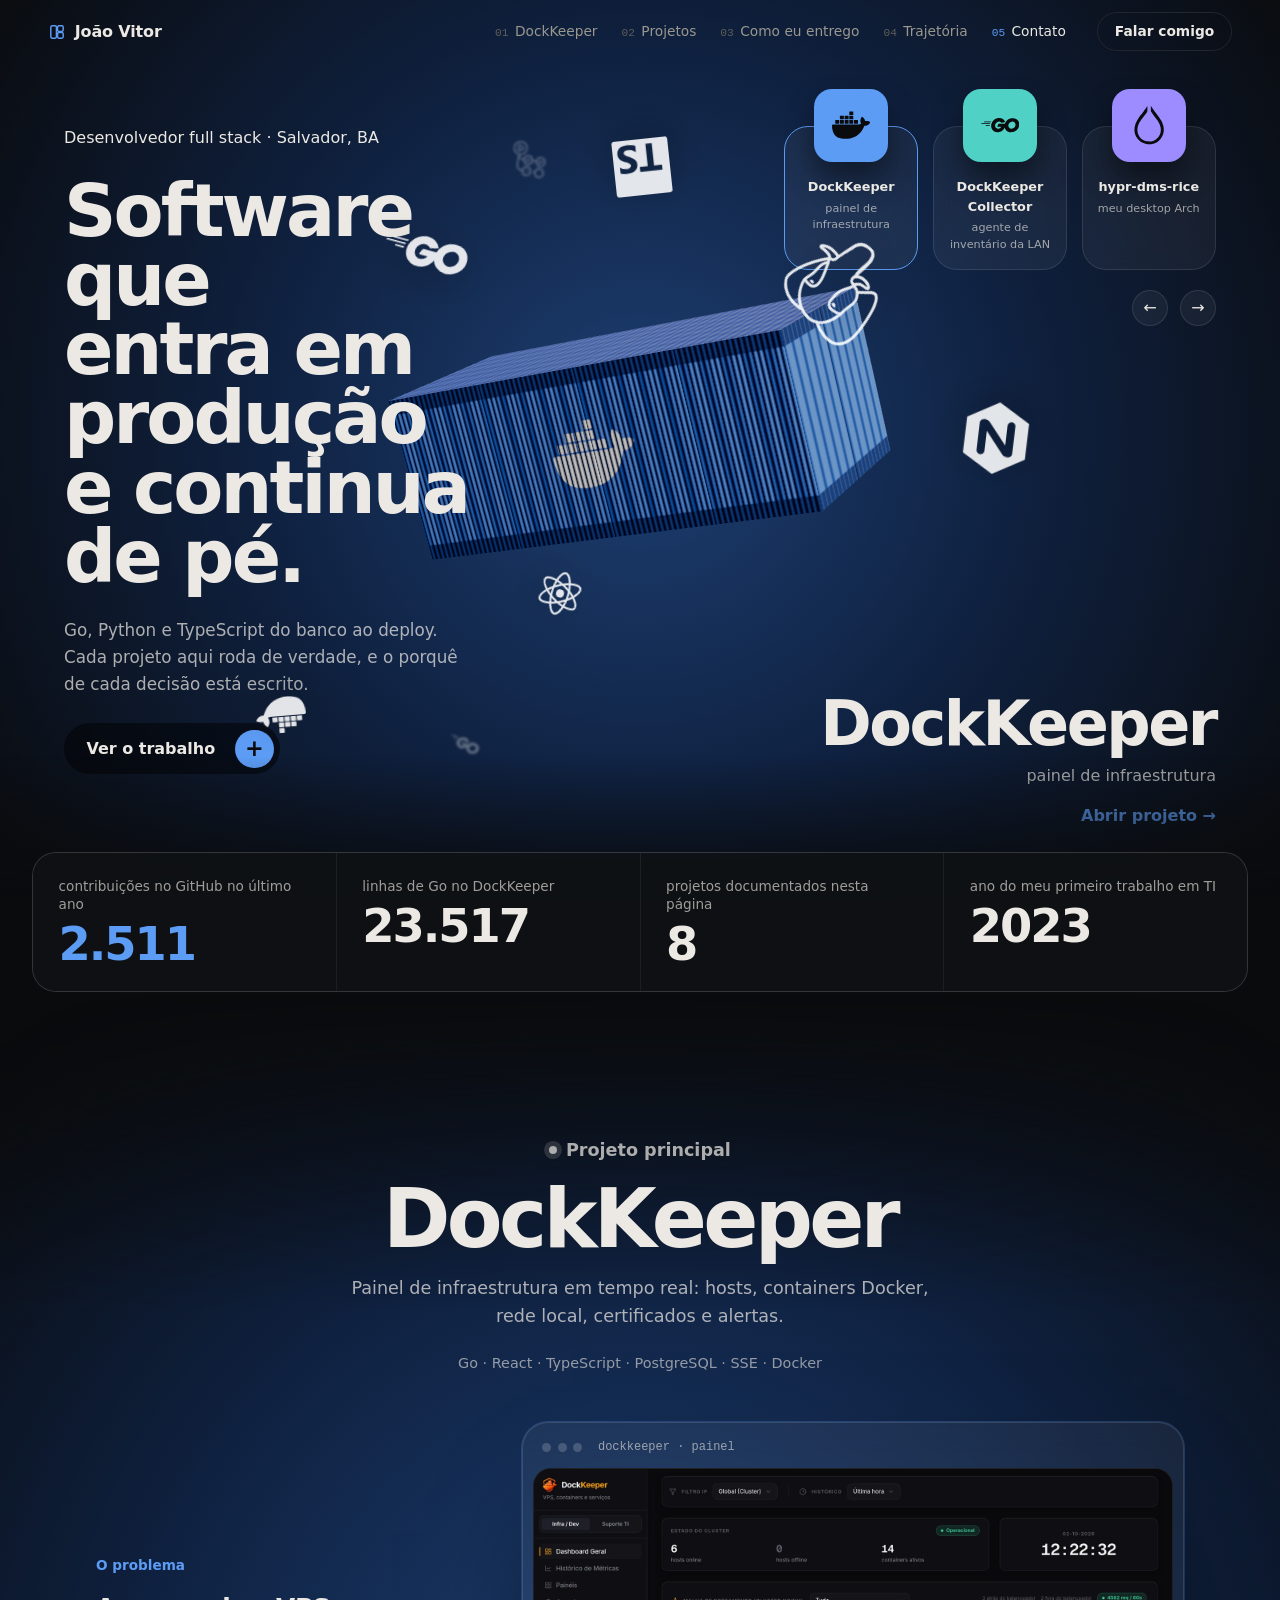
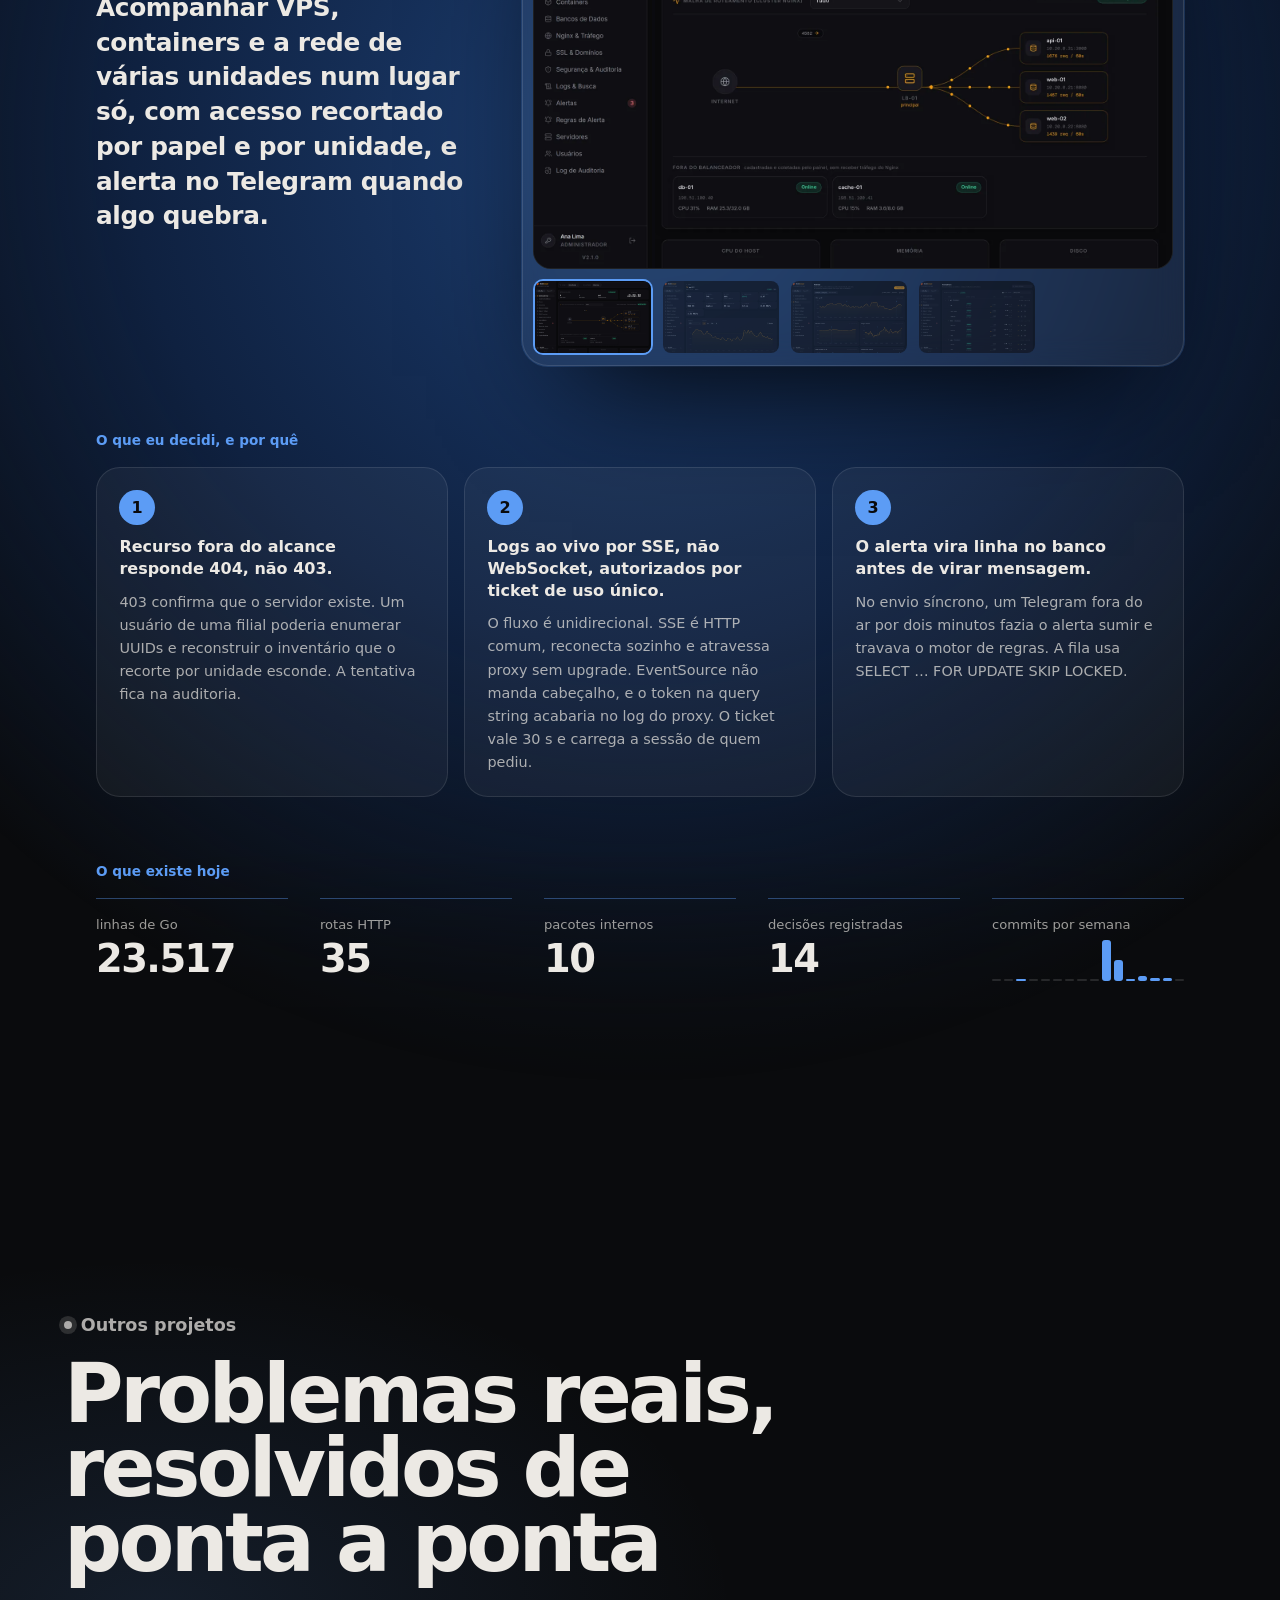
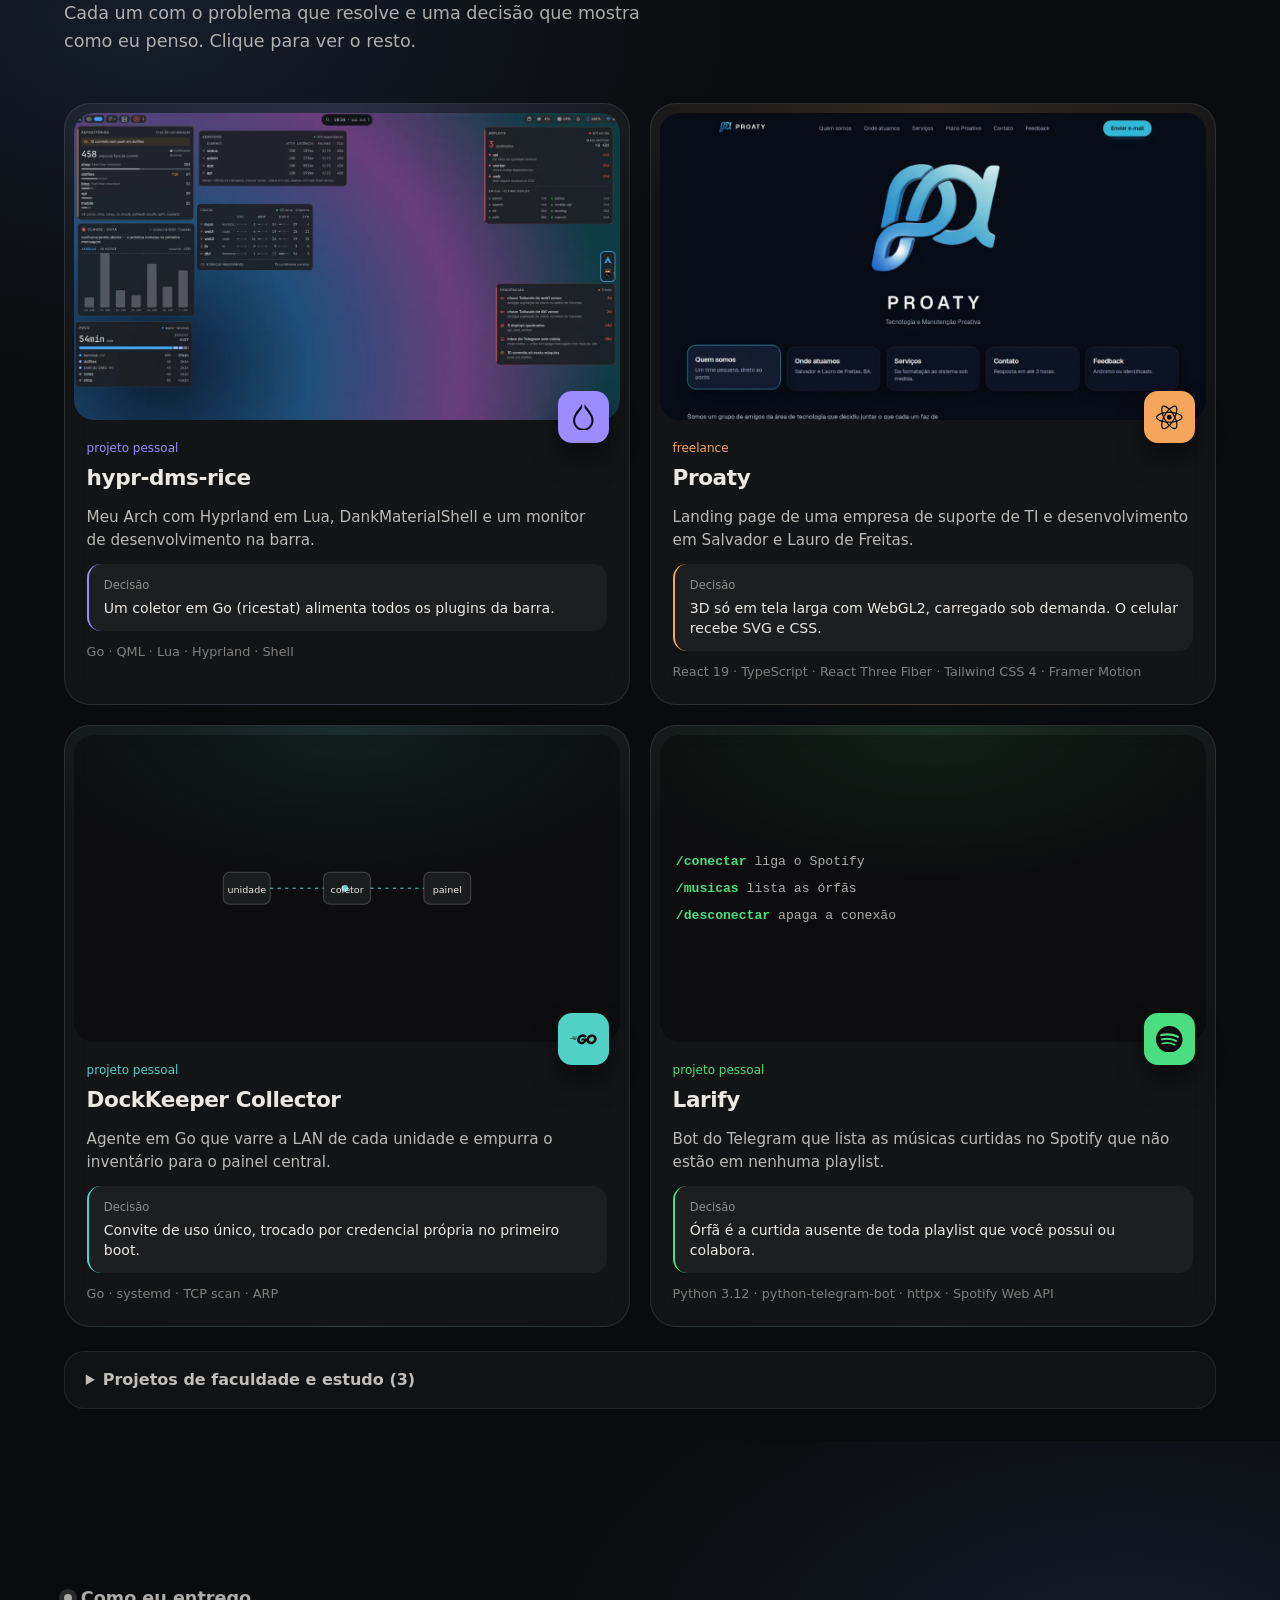
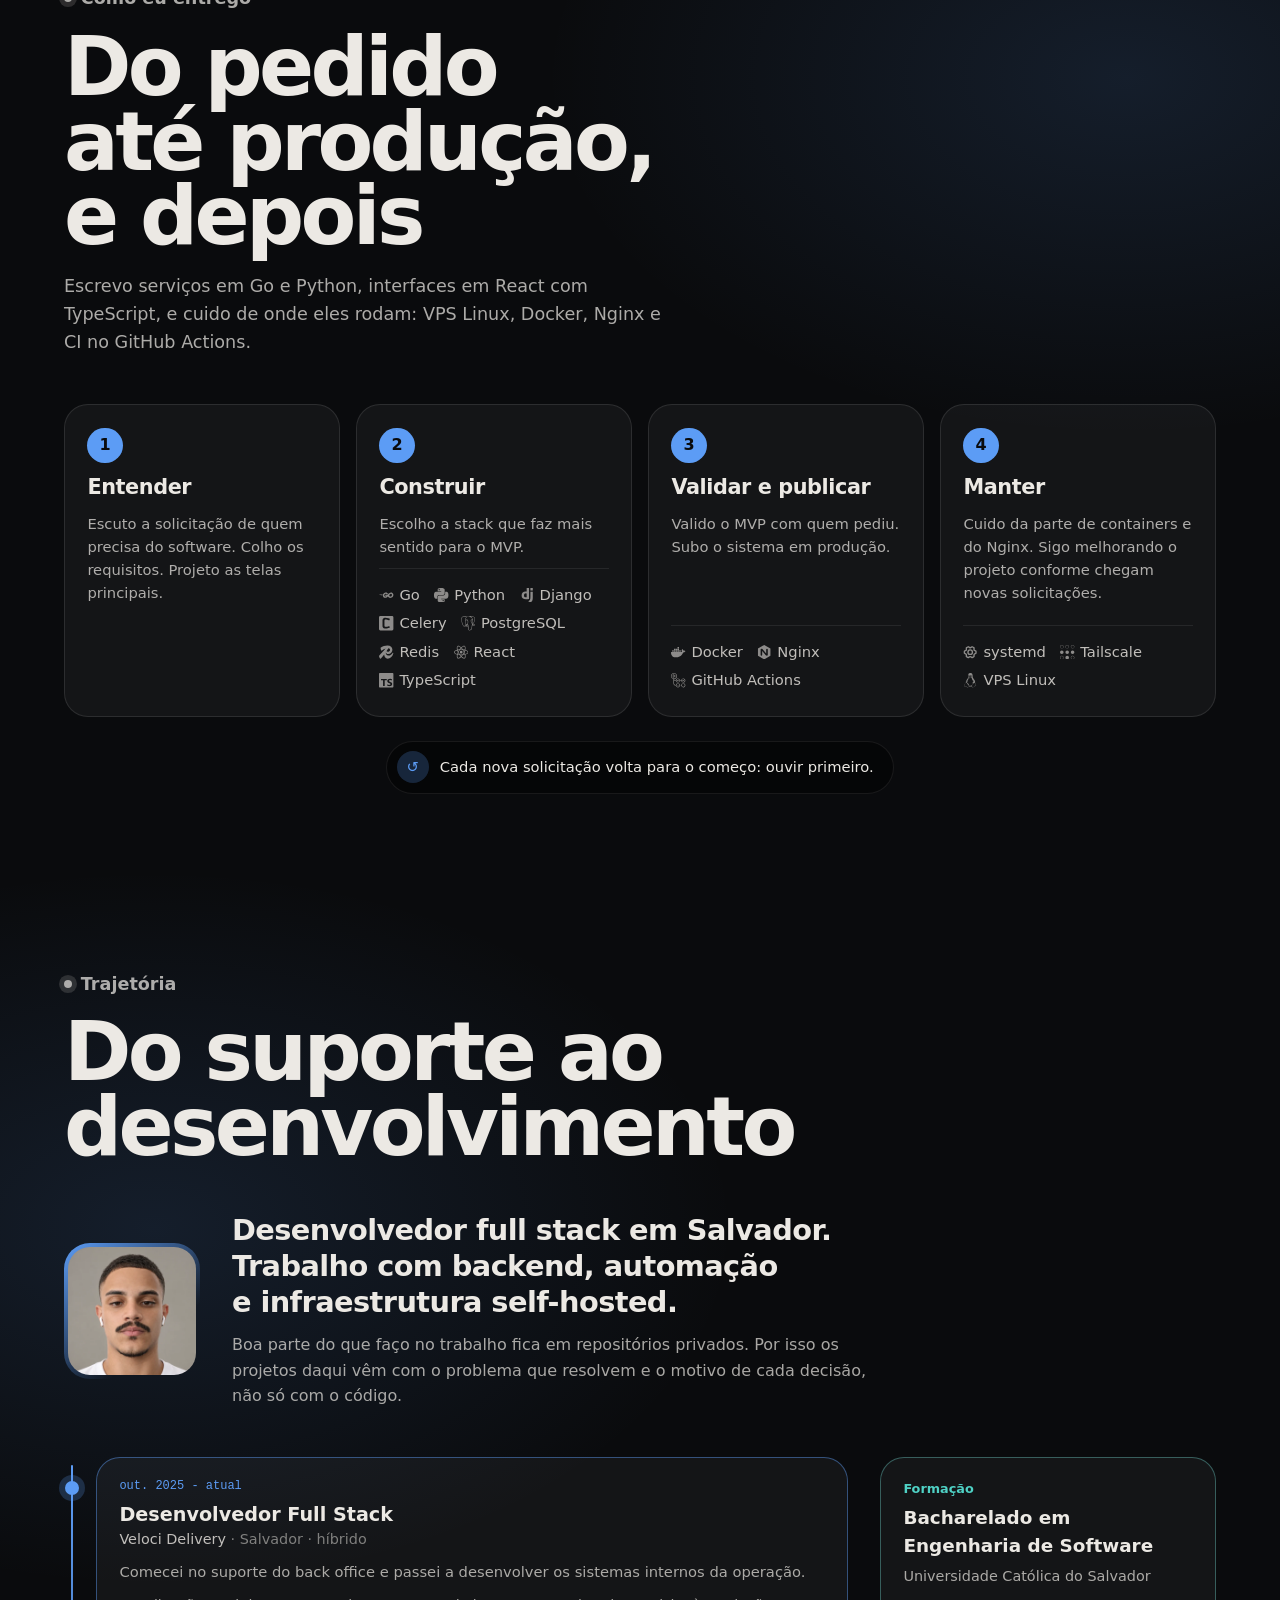
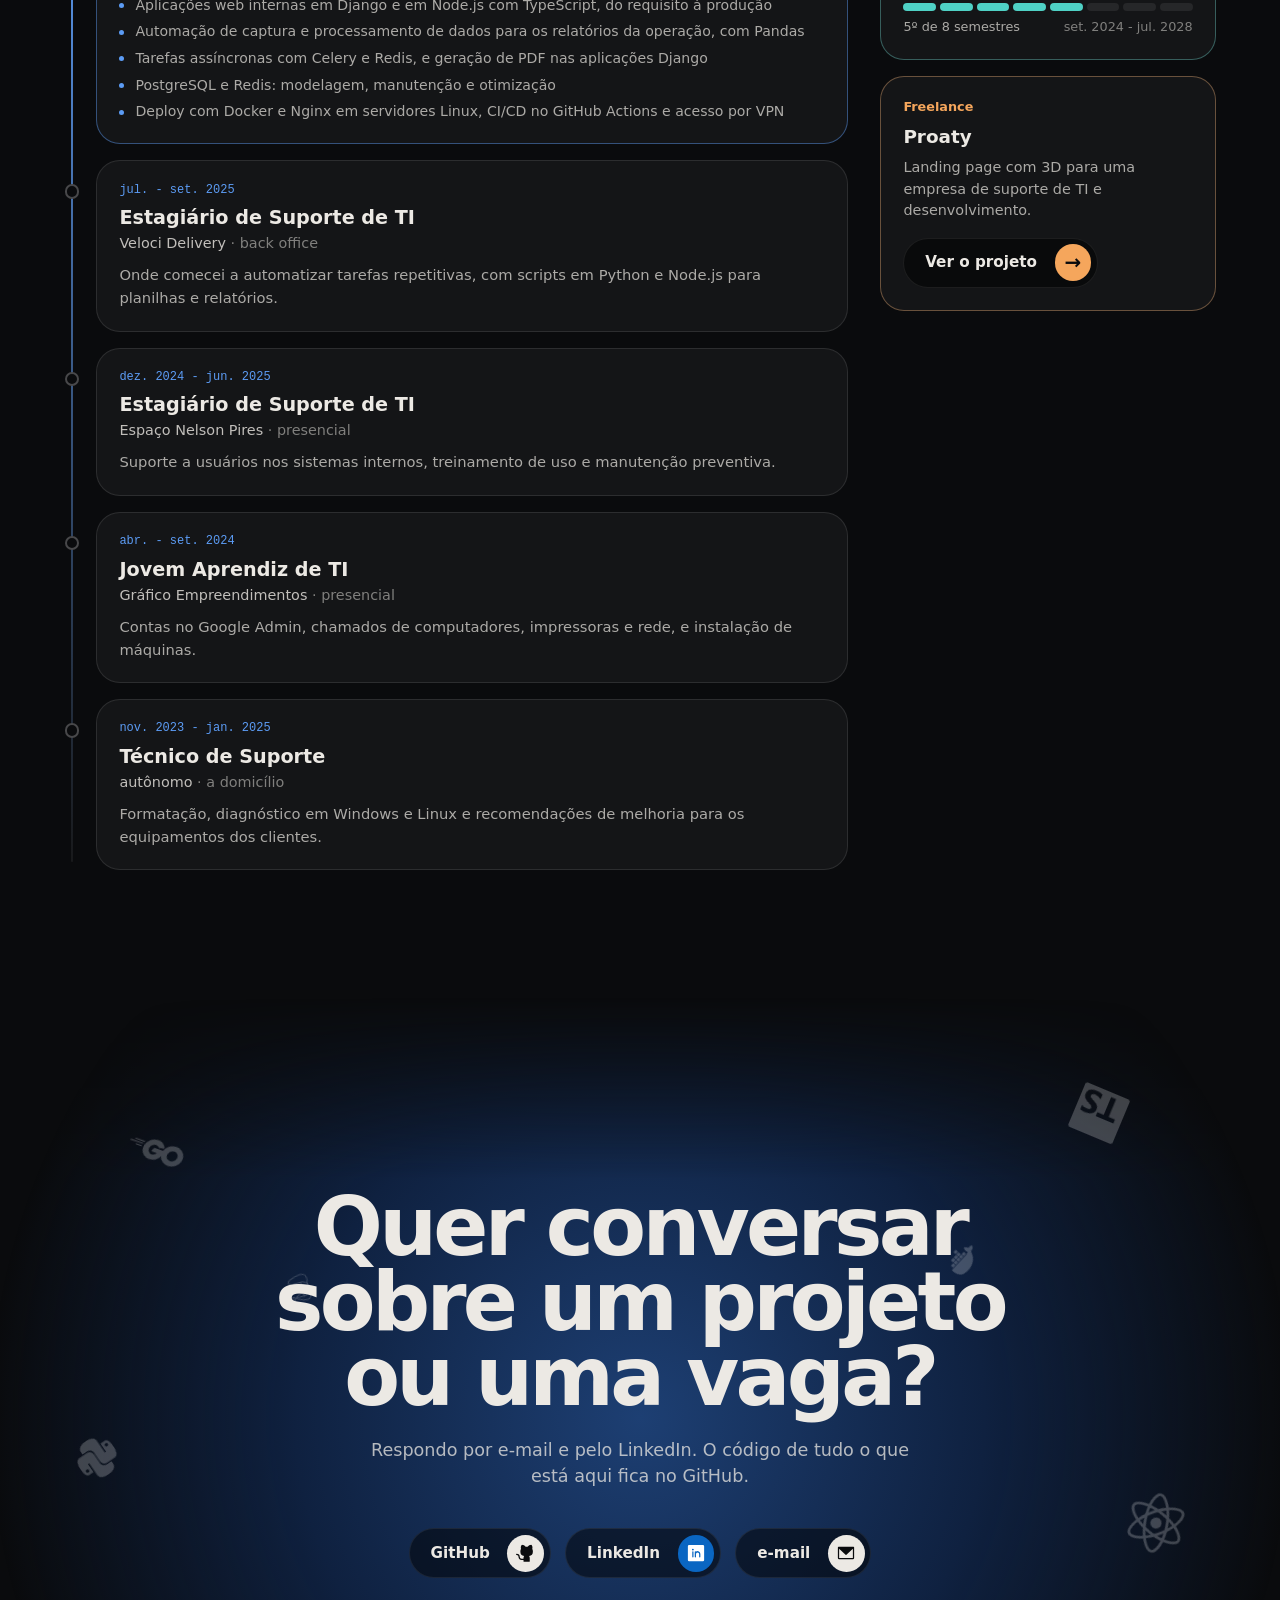
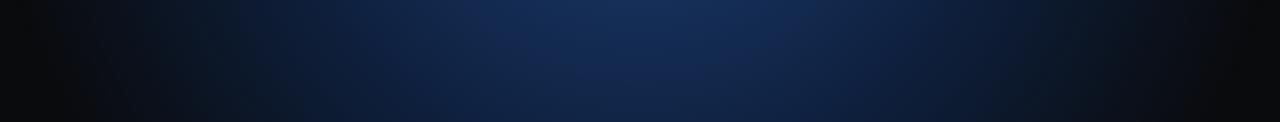
==== commit 7832bef3: "deploy b53cd0f" ====
--- a/index.html
+++ b/index.html
@@ -11,8 +11,8 @@
     <meta property="og:title" content="João Vitor · jvS0uzx" />
     <meta property="og:description" content="Projetos em Go, TypeScript e Python, com o problema que resolvem e o motivo de cada decisão." />
     <meta property="og:type" content="website" />
-    <script type="module" crossorigin src="/assets/index-B8Bb1Y0f.js"></script>
-    <link rel="stylesheet" crossorigin href="/assets/index-DVXckW_F.css">
+    <script type="module" crossorigin src="/assets/index-Ceea-Au9.js"></script>
+    <link rel="stylesheet" crossorigin href="/assets/index-DIite0tC.css">
   </head>
   <body>
     <div id="root"></div>
--- a/assets/index-DIite0tC.css
+++ b/assets/index-DIite0tC.css
@@ -0,0 +1,2 @@
+/*! tailwindcss v4.3.3 | MIT License | https://tailwindcss.com */
+@layer properties{@supports (((-webkit-hyphens:none)) and (not (margin-trim:inline))) or ((-moz-orient:inline) and (not (color:rgb(from red r g b)))){:root,:host{--bg-inner:#1d3f73;--bg-mid:#0f2140;--bg-outer:#0a0b0d;--tint:#5c9cf5;--tint-bg:#1d3f73;--tint-mid:#0f2140}*,:before,:after,::backdrop{--tw-rotate-x:initial;--tw-rotate-y:initial;--tw-rotate-z:initial;--tw-skew-x:initial;--tw-skew-y:initial;--tw-blur:initial;--tw-brightness:initial;--tw-contrast:initial;--tw-grayscale:initial;--tw-hue-rotate:initial;--tw-invert:initial;--tw-opacity:initial;--tw-saturate:initial;--tw-sepia:initial;--tw-drop-shadow:initial;--tw-drop-shadow-color:initial;--tw-drop-shadow-alpha:100%;--tw-drop-shadow-size:initial}}}@layer theme{:root,:host{--font-sans:"Schibsted Grotesk Variable", ui-sans-serif, system-ui, sans-serif;--font-mono:"JetBrains Mono Variable", ui-monospace, monospace;--ease-out:cubic-bezier(.23, 1, .32, 1);--default-font-family:var(--font-sans);--default-mono-font-family:var(--font-mono);--color-bg:#0a0b0d;--color-raised:#171a1f;--color-line:#23262c;--color-fg:#ece9e4;--color-muted:#9a978f;--color-faint:#5f5c57;--color-accent:#5c9cf5}}@layer base{*,:after,:before,::backdrop{box-sizing:border-box;border:0 solid;margin:0;padding:0}::file-selector-button{box-sizing:border-box;border:0 solid;margin:0;padding:0}html,:host{-webkit-text-size-adjust:100%;tab-size:4;line-height:1.5;font-family:var(--default-font-family,-apple-system, BlinkMacSystemFont, "Segoe UI", Roboto, "Helvetica Neue", "Noto Sans", Arial, sans-serif, "Apple Color Emoji", "Segoe UI Emoji", "Segoe UI Symbol", "Noto Color Emoji");font-feature-settings:var(--default-font-feature-settings,normal);font-variation-settings:var(--default-font-variation-settings,normal);-webkit-tap-highlight-color:transparent}hr{height:0;color:inherit;border-top-width:1px}abbr:where([title]){-webkit-text-decoration:underline dotted;text-decoration:underline dotted}h1,h2,h3,h4,h5,h6{font-size:inherit;font-weight:inherit}a{color:inherit;-webkit-text-decoration:inherit;-webkit-text-decoration:inherit;-webkit-text-decoration:inherit;-webkit-text-decoration:inherit;text-decoration:inherit}b,strong{font-weight:bolder}code,kbd,samp,pre{font-family:var(--default-mono-font-family,ui-monospace, SFMono-Regular, Menlo, Monaco, Consolas, "Liberation Mono", "Courier New", monospace);font-feature-settings:var(--default-mono-font-feature-settings,normal);font-variation-settings:var(--default-mono-font-variation-settings,normal);font-size:1em}small{font-size:80%}sub,sup{vertical-align:baseline;font-size:75%;line-height:0;position:relative}sub{bottom:-.25em}sup{top:-.5em}table{text-indent:0;border-color:inherit;border-collapse:collapse}:-moz-focusring:where(:not(iframe)){outline:auto}progress{vertical-align:baseline}summary{display:list-item}ol,ul,menu{list-style:none}img,svg,video,canvas,audio,iframe,embed,object{vertical-align:middle;display:block}img,video{max-width:100%;height:auto}button,input,select,optgroup,textarea{font:inherit;font-feature-settings:inherit;font-variation-settings:inherit;letter-spacing:inherit;color:inherit;opacity:1;background-color:#0000;border-radius:0}::file-selector-button{font:inherit;font-feature-settings:inherit;font-variation-settings:inherit;letter-spacing:inherit;color:inherit;opacity:1;background-color:#0000;border-radius:0}:where(select:is([multiple],[size])) optgroup{font-weight:bolder}:where(select:is([multiple],[size])) optgroup option{padding-inline-start:20px}::file-selector-button{margin-inline-end:4px}::placeholder{opacity:1}@supports (not ((-webkit-appearance:-apple-pay-button))) or (contain-intrinsic-size:1px){::placeholder{color:currentColor}@supports (color:color-mix(in lab, red, red)){::placeholder{color:color-mix(in oklab, currentcolor 50%, transparent)}}}textarea{resize:vertical}::-webkit-search-decoration{-webkit-appearance:none}::-webkit-date-and-time-value{min-height:1lh;text-align:inherit}::-webkit-datetime-edit{display:inline-flex}::-webkit-datetime-edit-fields-wrapper{padding:0}::-webkit-datetime-edit{padding-block:0}::-webkit-datetime-edit-year-field{padding-block:0}::-webkit-datetime-edit-month-field{padding-block:0}::-webkit-datetime-edit-day-field{padding-block:0}::-webkit-datetime-edit-hour-field{padding-block:0}::-webkit-datetime-edit-minute-field{padding-block:0}::-webkit-datetime-edit-second-field{padding-block:0}::-webkit-datetime-edit-millisecond-field{padding-block:0}::-webkit-datetime-edit-meridiem-field{padding-block:0}::-webkit-calendar-picker-indicator{line-height:1}:-moz-ui-invalid{box-shadow:none}button,input:where([type=button],[type=reset],[type=submit]){appearance:button}::file-selector-button{appearance:button}::-webkit-inner-spin-button{height:auto}::-webkit-outer-spin-button{height:auto}[hidden]:where(:not([hidden=until-found])){display:none!important}:root{--gutter:clamp(1.15rem, 5vw, 3rem)}html{background:var(--color-bg);color:var(--color-fg);font-family:var(--font-sans);-webkit-font-smoothing:antialiased;text-rendering:optimizelegibility}::selection{background:var(--color-accent);color:var(--color-bg)}:focus-visible{outline:2px solid var(--color-accent);outline-offset:2px}kbd{font-family:var(--font-mono);border:1px solid var(--color-line);background:var(--color-raised);border-bottom-width:2px;border-radius:4px;padding:.05em .4em;font-size:.8em}}@layer components{.inspect-host{container-type:inline-size}.inspect{grid-template-columns:minmax(0,1fr);gap:2.5rem;display:grid}@container (width>=46rem){.inspect{grid-template-columns:minmax(0,1fr) minmax(0,1.1fr);gap:3.5rem}}.inspect-title{letter-spacing:-.025em;text-wrap:balance;font-size:clamp(1.6rem,1.2rem + 2.2cqi,2.4rem);font-weight:750;line-height:1.05}.inspect-pitch{text-wrap:pretty;max-width:38rem;margin-top:.9rem;font-size:1.15rem;line-height:1.5}.inspect-problem{color:var(--color-muted);text-wrap:pretty;max-width:38rem;margin-top:1.1rem;line-height:1.65}.inspect-problem strong{color:var(--color-fg);font-weight:600}.inspect-facts{grid-template-columns:repeat(auto-fit,minmax(9.5rem,1fr));gap:1.25rem 1.5rem;max-width:38rem;margin-top:1.75rem;display:grid}.inspect-facts div{flex-direction:column-reverse;gap:.15rem;display:flex}.inspect-facts dd{letter-spacing:-.02em;font-variant-numeric:lining-nums;font-size:1.7rem;font-weight:650}.inspect-facts dt{color:var(--color-muted);font-size:.85rem}.inspect-stack{color:var(--color-muted);margin-top:1.5rem;font-size:.95rem}.inspect-links{flex-wrap:wrap;gap:.4rem 1.4rem;margin-top:.6rem;display:flex}.inspect-links a,.text-link{color:var(--color-fg);font-weight:500;-webkit-text-decoration:underline #5c9cf5b3;text-decoration:underline #5c9cf5b3}@supports (color:color-mix(in lab, red, red)){.inspect-links a,.text-link{-webkit-text-decoration-color:color-mix(in srgb, var(--color-accent) 70%, transparent);-webkit-text-decoration-color:color-mix(in srgb, var(--color-accent) 70%, transparent);-webkit-text-decoration-color:color-mix(in srgb, var(--color-accent) 70%, transparent);text-decoration-color:color-mix(in srgb, var(--color-accent) 70%, transparent)}}.inspect-links a,.text-link{text-underline-offset:4px;text-decoration-thickness:1.5px;transition:text-decoration-color .16s}@media (hover:hover){.inspect-links a:hover,.text-link:hover{-webkit-text-decoration-color:var(--color-fg);-webkit-text-decoration-color:var(--color-fg);-webkit-text-decoration-color:var(--color-fg);text-decoration-color:var(--color-fg)}}.inspect-side img{border:1px solid var(--color-line);border-radius:6px;width:100%;height:auto;margin-bottom:2rem}.inspect-sub{font-size:1.05rem;font-weight:650}.inspect-decisions{gap:1.35rem;margin-top:1rem;display:grid}.inspect-decisions li{border-left:2px solid var(--color-line);padding-left:1rem}.inspect-decisions .what{text-wrap:pretty;font-weight:550;line-height:1.4}.inspect-decisions .why{color:var(--color-muted);text-wrap:pretty;margin-top:.3rem;font-size:.95rem;line-height:1.6}.stage{isolation:isolate;background:radial-gradient(circle at 50% 48%, var(--bg-inner) 0%, var(--bg-mid) 48%, var(--bg-outer) 100%);min-height:100svh;transition:--bg-inner 1.5s cubic-bezier(.45,0,.55,1),--bg-mid 1.5s cubic-bezier(.45,0,.55,1),--bg-outer 1.5s cubic-bezier(.45,0,.55,1);display:flex;position:relative;overflow:hidden}.stage:after{content:"";background:linear-gradient(to bottom, transparent, var(--color-bg));pointer-events:none;z-index:3;height:9rem;position:absolute;inset:auto 0 0}.stage-canvas{z-index:1;pointer-events:none;opacity:0;width:100%;height:100%;transition:opacity 1.5s ease-out .3s;position:absolute;inset:0}.stage-canvas[data-ready]{opacity:1}.stage-float{pointer-events:none;transition:transform .1s ease-out;position:absolute;inset:0}.stage-float-bg{z-index:0}.stage-float-fg{z-index:4}.stage-logo{color:#fff;will-change:transform;place-items:center;display:grid;position:absolute}.stage-logo svg{fill:currentColor;opacity:.88;filter:drop-shadow(0 10px 20px #00000059);width:100%;height:100%}.stage-float-bg .stage-logo svg{opacity:.32;filter:blur(1px)}.bubbles{z-index:0;pointer-events:none;position:absolute;inset:0;overflow:hidden}.bubble{background:radial-gradient(circle at 32% 30%,#ffffff80,#ffffff0a 60%);border:1px solid #ffffff8c;border-radius:50%;animation:linear forwards rise;position:absolute;bottom:-50px}@keyframes rise{0%{opacity:0;transform:translate(0)rotate(0)}10%,90%{opacity:var(--o,.4)}to{opacity:0;transform:translate(30px,-110vh)rotate(360deg)}}.stage-grid{z-index:2;pointer-events:none;flex:1;justify-content:space-between;gap:2rem;width:100%;display:flex;position:relative;padding-top:clamp(6rem,14vh,8.5rem)!important;padding-bottom:clamp(3rem,8vh,5rem)!important}.stage-grid button{pointer-events:auto}.stage-left{flex-direction:column;gap:1.6rem;max-width:30rem;display:flex}.stage-title{letter-spacing:-.04em;text-wrap:balance;font-size:clamp(2.4rem,1.2rem + 4.2vw,4.6rem);font-weight:700;line-height:.95}.stage-lede{color:#ece9e4b8;max-width:26rem;font-size:1.05rem;line-height:1.6}.stage-cta{background:#00000080;border-radius:100px;align-items:center;gap:1.25rem;width:fit-content;padding:.4rem .4rem .4rem 1.4rem;font-weight:700;transition:background-color .3s,transform .3s;display:inline-flex}.stage-cta span{background:var(--tint);color:#0a0b0d;border-radius:50%;place-items:center;width:2.4rem;height:2.4rem;padding-bottom:2px;font-size:1.4rem;font-weight:900;line-height:1;transition:background-color 1.5s;display:grid}.stage-right{text-align:right;flex-direction:column;justify-content:space-between;align-items:flex-end;gap:2rem;display:flex}.stage-carousel{flex-direction:column;align-items:flex-end;gap:1.25rem;display:flex}.stage-cards-view{--card:8.4rem;--gap:.9rem;width:calc(var(--card) * 3 + var(--gap) * 2);margin-top:-3.2rem;padding-top:3.2rem;overflow:hidden}.stage-cards{gap:var(--gap);transform:translateX(calc((var(--card) + var(--gap)) * var(--offset) * -1));transition:transform .6s var(--ease-out);display:flex}.stage-card{flex:0 0 var(--card);-webkit-backdrop-filter:blur(10px);backdrop-filter:blur(10px);text-align:center;cursor:pointer;background:#ffffff0d;border:1px solid #ffffff1a;border-radius:24px;flex-direction:column;align-items:center;gap:.25rem;padding:0 .8rem 1rem;transition:background-color .4s cubic-bezier(.175,.885,.32,1.275),border-color .4s cubic-bezier(.175,.885,.32,1.275);display:flex}.stage-card[aria-pressed=true]{border-color:var(--tint)}.stage-card-art{background:var(--tint);color:#0a0b0d;border-radius:18px;place-items:center;width:4.6rem;height:4.6rem;margin:-2.4rem 0 .7rem;transition:transform .5s cubic-bezier(.34,1.56,.64,1);display:grid;box-shadow:0 18px 30px #00000073}.stage-card-art svg{fill:currentColor;width:52%;height:52%}.stage-card-name{font-size:.8rem;font-weight:600}.stage-card-kind{color:#ece9e4a6;font-size:.7rem}.stage-arrows{gap:.75rem;display:flex}.stage-arrows button{background:#ffffff0d;border:1px solid #ffffff1a;border-radius:50%;place-items:center;width:2.25rem;height:2.25rem;transition:background-color .3s;display:grid}@media (hover:hover) and (pointer:fine){.stage-cta:hover{background:#000000b3;transform:translateY(-3px)}.stage-card:hover{background:#ffffff1f;border-color:#fff6}.stage-card[aria-pressed=true]:hover{border-color:var(--tint)}.stage-card:hover .stage-card-art{transform:translateY(-14px)rotate(-12deg)scale(1.1)}.stage-arrows button:hover{background:#ffffff1a}}.stage-card:active .stage-card-art{transform:scale(.94)}.stage-side-title{letter-spacing:-.04em;font-size:clamp(2.2rem,1rem + 3.6vw,4rem);font-weight:700;line-height:.95}.stage-side-pitch{color:#ece9e4b8;margin-top:.6rem}.stage-side-open{color:var(--tint);margin-top:1rem;font-weight:600;transition:color 1.5s}@media (width<=999px){.stage-grid{flex-direction:column;justify-content:flex-start;gap:0}.stage-left{max-width:none}.stage-right{text-align:left;align-items:stretch;margin-top:44svh}.stage-carousel{align-items:flex-start}.stage-cards-view{--card:7.2rem;max-width:100%}.stage-float-bg{display:none}}@media (prefers-reduced-motion:reduce){.stage,.stage-cards,.stage-canvas{transition:none}}:root{transition:--tint 1.5s cubic-bezier(.45,0,.55,1),--tint-bg 1.5s cubic-bezier(.45,0,.55,1),--tint-mid 1.5s cubic-bezier(.45,0,.55,1)}.glass{-webkit-backdrop-filter:blur(14px);background:#ffffff0b;border:1px solid #ffffff1a;border-radius:24px;position:relative}.display{letter-spacing:-.045em;text-wrap:balance;font-size:clamp(2.6rem,1.4rem + 4.6vw,5.6rem);font-weight:750;line-height:.92}.pill{background:#00000080;border:1px solid #ffffff14;border-radius:100px;align-items:center;gap:1.1rem;width:fit-content;padding:.35rem .35rem .35rem 1.3rem;font-size:.95rem;font-weight:700;transition:background-color .3s,transform .3s;display:inline-flex}.pill>span{background:var(--tint);color:#0a0b0d;border-radius:50%;place-items:center;width:2.3rem;height:2.3rem;padding-bottom:1px;font-size:1.25rem;font-weight:900;line-height:1;display:grid}.pill:active{transform:scale(.97)}.text-link{color:var(--tint);font-weight:600}.art,.card-art{background:var(--tint);color:#0a0b0d;border-radius:16px;place-items:center;width:3.6rem;height:3.6rem;transition:transform .5s cubic-bezier(.34,1.56,.64,1);display:grid;box-shadow:0 16px 28px #00000073}.art svg,.card-art svg{fill:currentColor;width:52%;height:52%}[data-tilt]{transform:perspective(1000px) rotateX(var(--rx,0deg)) rotateY(var(--ry,0deg));transition:transform .6s var(--ease-out)}[data-tilt]:hover{transition-duration:.15s}[data-tilt]:after{content:"";border-radius:inherit;background:radial-gradient(22rem circle at var(--mx,50%) var(--my,0%), var(--tint), transparent 70%);position:absolute;inset:0}@supports (color:color-mix(in lab, red, red)){[data-tilt]:after{background:radial-gradient(22rem circle at var(--mx,50%) var(--my,0%), color-mix(in srgb, var(--tint) 16%, transparent), transparent 70%)}}[data-tilt]:after{opacity:0;pointer-events:none;transition:opacity .4s}[data-motion] [data-reveal]{opacity:0;transition:opacity .8s var(--ease-out), translate .8s var(--ease-out), transform .6s var(--ease-out);transition-delay:calc(var(--i,0) * 70ms);translate:0 28px}[data-motion] [data-reveal][data-in]{opacity:1;translate:0}@media (hover:hover) and (pointer:fine){.pill:hover{background:#000000b3;transform:translateY(-3px)}[data-tilt]:hover:after{opacity:1}[data-tilt]:hover .art,.card:hover .card-art{transform:translateY(-10px)rotate(-12deg)scale(1.1)}}.field{z-index:0;pointer-events:none;transition:transform .1s ease-out;position:absolute;inset:0}.field-logo{color:#fff;will-change:transform;position:absolute}.field-logo svg{fill:currentColor;opacity:.22;filter:drop-shadow(0 10px 20px #00000059);width:100%;height:100%}.sec{isolation:isolate;padding:clamp(6rem,14vh,9rem) 0 2rem;position:relative}.sec>.wrap{z-index:1;position:relative}.sec:before{content:"";z-index:-1;pointer-events:none;background:radial-gradient(52rem 32rem at var(--gx,12%) 24%, var(--tint), transparent 70%);position:absolute;inset:0}@supports (color:color-mix(in lab, red, red)){.sec:before{background:radial-gradient(52rem 32rem at var(--gx,12%) 24%, color-mix(in srgb, var(--tint) 13%, transparent), transparent 70%)}}.sec[data-glow=right]{--gx:88%}.sec[data-glow=center]{--gx:50%}.sec-head{max-width:48rem;margin-bottom:3rem}.sec-head p{color:#ece9e4b8;text-wrap:pretty;max-width:38rem;margin-top:1.1rem;font-size:1.1rem;line-height:1.6}.spot,.finale{--fade:linear-gradient(to bottom, transparent, #000 18%, #000 82%, transparent)}.spot{margin-top:0;padding-bottom:6rem}.spot:before{background:radial-gradient(circle at 50% 42%, var(--tint-bg) 0%, var(--tint-mid) 42%, transparent 78%);-webkit-mask-image:var(--fade);-webkit-mask-image:var(--fade);-webkit-mask-image:var(--fade);mask-image:var(--fade)}.spot .sec-head{text-align:center;margin-inline:auto}.spot .sec-head p{margin-inline:auto}.spot-shot{-webkit-backdrop-filter:blur(14px);backdrop-filter:blur(14px);max-width:62rem;box-shadow:0 60px 120px -50px #000000f2, 0 0 0 1px var(--tint);background:#ffffff0d;border:1px solid #ffffff1f;border-radius:26px;margin:0 auto;padding:.6rem}@supports (color:color-mix(in lab, red, red)){.spot-shot{box-shadow:0 60px 120px -50px #000000f2, 0 0 0 1px color-mix(in srgb, var(--tint) 25%, transparent)}}.browser-bar{color:#ece9e499;align-items:center;gap:.4rem;padding:.35rem .6rem .75rem;font-size:.75rem;display:flex}.browser-bar span{background:#ffffff2e;border-radius:50%;width:9px;height:9px}.browser-bar em{font-style:normal;font-family:var(--font-mono);margin-left:.6rem}.bars{align-items:flex-end;gap:3px;height:2.6rem;display:flex}.bars span{background:var(--tint);border-radius:3px;flex:1}.bars span[data-zero]{background:#ffffff1f}.spot-links{flex-wrap:wrap;justify-content:center;align-items:center;gap:1.5rem;margin-top:2.5rem;display:flex}.gal-frame{background:#0b0d10;border:1px solid #ffffff14;border-radius:18px;overflow:hidden}.gal-frame img{width:100%;height:auto;animation:.26s fade;display:block}@keyframes fade{0%{opacity:.2}}.gal-thumbs{gap:.5rem;margin-top:.6rem;display:flex;overflow-x:auto}.gal-thumbs button{opacity:.55;border:2px solid #0000;border-radius:10px;flex:none;width:6.5rem;transition:opacity .14s,border-color .14s;overflow:hidden}.gal-big .gal-thumbs button{width:7.5rem}.gal-thumbs button[aria-selected=true]{border-color:var(--tint);opacity:1}.gal-thumbs img{width:100%;height:auto;display:block}.kicker{color:var(--tint);align-items:center;gap:.55rem;margin-bottom:1.1rem;font-size:.85rem;font-weight:600;display:inline-flex}.kicker:before{content:"";background:currentColor;border-radius:50%;width:.5rem;height:.5rem;box-shadow:0 0 0 5px}@supports (color:color-mix(in lab, red, red)){.kicker:before{box-shadow:0 0 0 5px color-mix(in srgb, currentColor 20%, transparent)}}.numbers{z-index:4;margin-top:-3rem;position:relative}.numbers-row{-webkit-backdrop-filter:blur(14px);backdrop-filter:blur(14px);background:#ffffff14;border:1px solid #ffffff1a;border-radius:24px;grid-template-columns:repeat(2,minmax(0,1fr));gap:1px;display:grid;overflow:hidden;padding:0!important}@media (width>=900px){.numbers-row{grid-template-columns:repeat(4,minmax(0,1fr))}}.numbers-row>div{background:#0c0e11d1;flex-direction:column-reverse;justify-content:flex-end;gap:.45rem;padding:1.5rem 1.6rem;display:flex}.numbers-row dd{letter-spacing:-.045em;font-size:clamp(2rem,1.3rem + 2vw,3.1rem);font-weight:750;line-height:1}.numbers-row>div:first-child dd{color:var(--tint)}.numbers-row dt{color:#ece9e4a6;font-size:.85rem;line-height:1.35}.case-stack{text-align:center;color:#ece9e499;margin:-1.6rem 0 3rem;font-size:.9rem}.case-label{color:var(--tint);margin-bottom:1rem;font-size:.85rem;font-weight:600}.case-row{align-items:center;gap:2rem;max-width:68rem;margin:0 auto;display:grid}@media (width>=1000px){.case-row{grid-template-columns:minmax(0,.8fr) minmax(0,1.4fr);gap:3rem}}.case-problem{letter-spacing:-.015em;text-wrap:pretty;font-size:clamp(1.2rem,1rem + .7vw,1.55rem);font-weight:550;line-height:1.4}.case-block{max-width:68rem;margin:4rem auto 0}.decisions{gap:1rem;display:grid}@media (width>=900px){.decisions{grid-template-columns:repeat(3,minmax(0,1fr))}}.decisions li{flex-direction:column;gap:.7rem;padding:1.4rem;display:flex}.decision-n{background:var(--tint);color:#0a0b0d;border-radius:50%;place-items:center;width:2.2rem;height:2.2rem;font-weight:800;display:grid}.decisions .what{font-weight:650;line-height:1.35}.decisions .why{color:#ece9e4b3;font-size:.9rem;line-height:1.6}.case-facts{grid-template-columns:repeat(2,minmax(0,1fr));gap:1.5rem 2rem;display:grid}@media (width>=900px){.case-facts{grid-template-columns:repeat(5,minmax(0,1fr))}}.case-facts>div{border-top:1px solid var(--tint);flex-direction:column-reverse;justify-content:flex-end;gap:.35rem;padding-top:1rem;display:flex}@supports (color:color-mix(in lab, red, red)){.case-facts>div{border-top:1px solid color-mix(in srgb, var(--tint) 40%, transparent)}}.case-facts dd{letter-spacing:-.04em;font-size:clamp(1.8rem,1.2rem + 1.5vw,2.5rem);font-weight:750;line-height:1}.case-facts dt{color:#ece9e4a6;font-size:.82rem}.spot-shot{max-width:none;margin:0}.study{background:#ffffff08;border:1px solid #ffffff14;border-radius:20px;margin-top:1.5rem}.study summary{cursor:pointer;color:#ece9e4cc;padding:1rem 1.3rem;font-weight:600}.study ul{padding:0 .6rem .6rem;display:grid}.study button{text-align:left;border-radius:12px;gap:.15rem 1rem;width:100%;padding:.8rem .7rem;transition:background-color .2s;display:grid}@media (width>=720px){.study button{grid-template-columns:12rem minmax(0,1fr) auto;align-items:baseline}}.study span{color:#ece9e4a6;font-size:.9rem}.study-stack{color:#ece9e473!important;font-size:.8rem!important}@media (hover:hover) and (pointer:fine){.study button:hover{background:#ffffff0d}}.me{flex-wrap:wrap;align-items:center;gap:1.5rem 2rem;margin-bottom:3rem;display:flex}.me>div{flex:22rem}.me-photo{aspect-ratio:1;background:linear-gradient(140deg, var(--tint), transparent 70%);border-radius:26px;flex:none;width:clamp(6rem,14vw,8.5rem);padding:4px}.me-photo img{object-fit:cover;border-radius:22px;width:100%;height:100%}.me-lead{letter-spacing:-.02em;text-wrap:balance;max-width:34ch;font-size:clamp(1.3rem,1rem + 1vw,1.8rem);font-weight:650;line-height:1.25}.me-body{color:#ece9e4b3;max-width:40rem;margin-top:.7rem;line-height:1.6}.bento{gap:1.25rem;display:grid}@media (width>=720px){.bento{grid-template-columns:repeat(2,minmax(0,1fr))}}.card{background:radial-gradient(30rem 14rem at 50% 0%, var(--tint), transparent 70%), #ffffff0a;border:1px solid #ffffff1a;border-radius:26px;flex-direction:column;display:flex;position:relative}@supports (color:color-mix(in lab, red, red)){.card{background:radial-gradient(30rem 14rem at 50% 0%, color-mix(in srgb, var(--tint) 14%, transparent), transparent 70%), #ffffff0a}}.card{-webkit-backdrop-filter:blur(14px);backdrop-filter:blur(14px)}.card-hit{z-index:2;border-radius:inherit;position:absolute;inset:0}.card-thumb{aspect-ratio:16/9;background:#00000059;border-radius:20px;margin:.55rem .55rem 0;overflow:hidden}.card-thumb img{object-fit:cover;object-position:top;width:100%;height:100%;transition:scale .8s var(--ease-out)}.card-thumb-draw{place-items:center;padding:1rem;display:grid}.card-cmds{font-family:var(--font-mono);color:#ece9e4b8;align-content:center;place-items:start;gap:.45rem;font-size:.82rem}.card-cmds b{color:var(--tint);font-weight:600}.card-body{flex-direction:column;gap:.7rem;padding:1.2rem 1.35rem 1.4rem;display:flex;position:relative}.card-art{border-radius:14px;width:3.2rem;height:3.2rem;position:absolute;top:-1.8rem;right:1.25rem}.card-role{color:var(--tint);font-size:.75rem}.card-body h3{letter-spacing:-.02em;margin-top:-.4rem;padding-right:3.6rem;font-size:1.35rem;font-weight:700}.card-body>p:not([class]){color:#ece9e4c7;font-size:.95rem;line-height:1.55}.card-pick{border-left:2px solid var(--tint);background:#ffffff0a;border-radius:14px;gap:.25rem;padding:.8rem .95rem;font-size:.88rem;line-height:1.45;display:grid}.card-pick span{color:#ece9e48c;font-size:.72rem}.card-stack{color:#ece9e480;font-size:.8rem}.card:focus-within{outline:2px solid var(--tint);outline-offset:3px}@media (hover:hover) and (pointer:fine){.card:hover{border-color:var(--tint)}@supports (color:color-mix(in lab, red, red)){.card:hover{border-color:color-mix(in srgb, var(--tint) 45%, transparent)}}.card:hover .card-thumb img{scale:1.05}}.flow{width:100%;max-width:16rem;height:auto}.flow rect{fill:#ffffff0f;stroke:#fff3}.flow text{fill:var(--color-fg);text-anchor:middle;font-size:9px}.flow-line{stroke:var(--tint);stroke-dasharray:3 4}.flow-dot{fill:var(--tint)}.stages{gap:1rem;display:grid}@media (width>=720px){.stages{grid-template-columns:repeat(2,minmax(0,1fr))}}@media (width>=1100px){.stages{grid-template-columns:repeat(4,minmax(0,1fr))}}.stages li{flex-direction:column;gap:.6rem;padding:1.4rem 1.4rem 1.5rem;display:flex}.stages h3{letter-spacing:-.02em;font-size:1.3rem;font-weight:700}.stages p{color:#ece9e4b8;font-size:.92rem;line-height:1.55}.stage-tools{border-top:1px solid #ffffff14;flex-wrap:wrap;gap:.35rem .9rem;margin-top:auto;padding-top:.9rem;font-size:.82rem;display:flex;color:#ece9e4cc!important}.stage-tools span{align-items:center;gap:.35rem;display:inline-flex}.stage-tools svg{fill:currentColor;opacity:.7;width:.9rem;height:.9rem}.steps-loop{background:#00000073;border:1px solid #ffffff14;border-radius:100px;align-items:center;gap:.7rem;width:fit-content;margin:1.5rem auto 0;padding:.6rem 1.2rem .6rem .6rem;font-size:.92rem;display:flex}.steps-loop span{background:var(--tint);border-radius:50%;place-items:center;width:2rem;height:2rem;display:grid}@supports (color:color-mix(in lab, red, red)){.steps-loop span{background:color-mix(in srgb, var(--tint) 22%, transparent)}}.steps-loop span{color:var(--tint)}.career{gap:2rem;display:grid}@media (width>=1000px){.career{grid-template-columns:minmax(0,1fr) 21rem;align-items:start}}.timeline{gap:1rem;padding-left:2rem;display:grid;position:relative}.timeline:before{content:"";background:linear-gradient(to bottom, var(--tint), #ffffff0f);border-radius:2px;width:2px;position:absolute;top:.5rem;bottom:.5rem;left:.45rem}.timeline>li{position:relative}.timeline>li:before{content:"";background:var(--color-bg);border:2px solid #ffffff40;border-radius:50%;width:.9rem;height:.9rem;position:absolute;top:1.5rem;left:-1.95rem}.timeline>li[data-now]:before{background:var(--tint);border-color:var(--tint);box-shadow:0 0 0 6px var(--tint)}@supports (color:color-mix(in lab, red, red)){.timeline>li[data-now]:before{box-shadow:0 0 0 6px color-mix(in srgb, var(--tint) 22%, transparent)}}.timeline .glass{padding:1.2rem 1.4rem 1.3rem}.timeline>li[data-now] .glass{border-color:var(--tint)}@supports (color:color-mix(in lab, red, red)){.timeline>li[data-now] .glass{border-color:color-mix(in srgb, var(--tint) 45%, transparent)}}.tl-period{font-family:var(--font-mono);color:var(--tint);font-size:.75rem}.timeline h3{margin-top:.35rem;font-size:1.2rem;font-weight:700}.tl-where{color:#ece9e4cc;font-size:.9rem}.tl-where span{color:#ece9e480}.tl-line{color:#ece9e4b3;margin-top:.6rem;font-size:.92rem;line-height:1.55}.tl-points{color:#ece9e4b3;gap:.35rem;margin-top:.7rem;font-size:.88rem;display:grid}.tl-points li{padding-left:1rem;position:relative}.tl-points li:before{content:"";background:var(--tint);border-radius:50%;width:5px;height:5px;position:absolute;top:.6em;left:0}.career-side{gap:1rem;display:grid}@media (width>=1000px){.career-side{position:sticky;top:6rem}}.side-card{border-color:var(--tint);gap:.4rem;padding:1.3rem 1.4rem 1.4rem;display:grid}@supports (color:color-mix(in lab, red, red)){.side-card{border-color:color-mix(in srgb, var(--tint) 30%, #ffffff1a)}}.side-label{color:var(--tint);font-size:.8rem;font-weight:650}.edu-course{font-size:1.15rem;font-weight:700}.edu-school{color:#ece9e4b3;font-size:.9rem}.edu-bar{gap:4px;margin-top:.6rem;display:flex}.edu-bar span{background:#ffffff14;border-radius:100px;flex:1;height:.45rem}.edu-bar span[data-done]{background:var(--tint)}.edu-meta{color:#ece9e4b3;justify-content:space-between;font-size:.8rem;display:flex}.edu-meta span{color:#ece9e480}.side-card .pill{margin-top:.6rem}.finale{isolation:isolate;margin-top:6rem;padding:clamp(8rem,22vh,12rem) 0 clamp(6rem,16vh,9rem);position:relative;overflow:hidden}.finale:before{content:"";z-index:-1;background:radial-gradient(circle at 50% 58%, var(--tint-bg) 0%, var(--tint-mid) 45%, transparent 85%);position:absolute;inset:0;-webkit-mask-image:linear-gradient(#0000,#000 25%);mask-image:linear-gradient(#0000,#000 25%)}.finale-body{z-index:2;text-align:center;justify-items:center;gap:1.4rem;display:grid;position:relative}.finale .display{max-width:16ch}.finale-body>p{color:#ece9e4bf;max-width:34rem;font-size:1.1rem}.contact-links{flex-wrap:wrap;justify-content:center;gap:.9rem;margin-top:1rem;display:flex}.contact-links .pill{--tint:#ece9e4}.contact-links [data-brand=linkedin]{--tint:#0a66c2}.contact-links [data-brand=linkedin]>span{color:#fff}@media (prefers-reduced-motion:reduce){:root{transition:none}[data-tilt]{transform:none}.flow-dot{display:none}}html{background:var(--color-bg);scroll-padding-top:4.5rem}@media (prefers-reduced-motion:no-preference){html{scroll-behavior:smooth}}.skip{z-index:60;background:var(--color-accent);color:var(--color-bg);border-radius:999px;padding:.5rem 1rem;font-weight:600;position:absolute;top:-4rem;left:1rem}.skip:focus{top:.75rem}.bar{z-index:50;height:4rem;padding:0 var(--gutter);border-bottom:1px solid #0000;align-items:center;gap:1.25rem;transition:background-color .24s,border-color .24s;display:flex;position:fixed;inset:0 0 auto}.bar[data-lifted]{-webkit-backdrop-filter:blur(18px)saturate(140%);backdrop-filter:blur(18px)saturate(140%);border-bottom-color:var(--color-line);background:#0a0b0dd1}.bar-mark{letter-spacing:-.01em;color:var(--color-fg);align-items:center;gap:.55rem;font-weight:600;display:flex}.bar-mark svg{color:var(--color-accent)}.bar-nav{margin-left:auto}.bar-nav ol{align-items:center;gap:.1rem;display:flex}.bar-nav a{color:var(--color-muted);border-radius:7px;align-items:baseline;gap:.4rem;padding:.45rem .7rem;font-size:.86rem;transition:color .16s,background-color .16s;display:flex}.bar-nav .n{font-family:var(--font-mono);color:var(--color-faint);font-size:.7rem}.bar-nav a[aria-current]{color:var(--color-fg)}.bar-nav a[aria-current] .n{color:var(--color-accent)}@media (hover:hover){.bar-nav a:hover{color:var(--color-fg);background:#ffffff0d}}.bar-cta{border:1px solid var(--color-line);border-radius:999px;padding:.5rem 1.05rem;font-size:.86rem;font-weight:550;transition:border-color .16s,background-color .16s}@media (hover:hover){.bar-cta:hover{border-color:var(--color-accent);background:#5c9cf51f}@supports (color:color-mix(in lab, red, red)){.bar-cta:hover{background:color-mix(in srgb, var(--color-accent) 12%, transparent)}}}.bar-burger{border:1px solid var(--color-line);border-radius:999px;align-items:center;gap:.5rem;margin-left:auto;padding:.45rem .9rem;font-size:.85rem;display:none}@media (width<=1023px){.bar-nav{padding:1rem var(--gutter) 1.5rem;border-bottom:1px solid var(--color-line);opacity:0;visibility:hidden;background:#0a0b0df7;margin:0;transition:opacity .22s,visibility .22s;position:fixed;inset:4rem 0 auto}.bar[data-open] .bar-nav{opacity:1;visibility:visible}.bar-nav ol{gap:.1rem;display:grid}.bar-nav a{padding:.6rem .5rem;font-size:1.15rem}.bar-burger{display:flex}.bar-cta{display:none}}.wrap{max-width:76rem;margin:0 auto;padding:0 1rem}@media (width>=640px){.wrap{padding:0 2rem}}.foot{color:#b9c1ca;margin-top:4.5rem;font-size:.85rem}.foot a{text-underline-offset:3px;text-decoration:underline}.sheet{width:min(64rem,94vw);max-height:90dvh;color:var(--color-fg);overscroll-behavior:contain;background:#14171b;border:1px solid #ffffff14;border-radius:14px;margin:auto;padding:0}.sheet[open]{animation:pop .2s var(--ease-out)}@keyframes pop{0%{opacity:0;transform:scale(.97)}}.sheet::backdrop{-webkit-backdrop-filter:blur(3px);backdrop-filter:blur(3px);background:#06080a9e}@media (width<=639px){.sheet{border-radius:0;width:100vw;max-width:none;height:100dvh;max-height:none}}.sheet-body{gap:1.75rem;padding:1.4rem;display:grid;position:relative}@media (width>=640px){.sheet-body{padding:2rem 2.25rem 2.25rem}}.sheet-close{z-index:2;background:#22272e;border-radius:999px;justify-self:end;margin-bottom:-2.5rem;padding:.35rem .85rem;font-size:.85rem;position:sticky;top:0}}@layer utilities{.visible{visibility:visible}.container{width:100%}@media (width>=40rem){.container{max-width:40rem}}@media (width>=48rem){.container{max-width:48rem}}@media (width>=64rem){.container{max-width:64rem}}@media (width>=80rem){.container{max-width:80rem}}@media (width>=96rem){.container{max-width:96rem}}.transform{transform:var(--tw-rotate-x,) var(--tw-rotate-y,) var(--tw-rotate-z,) var(--tw-skew-x,) var(--tw-skew-y,)}.resize{resize:both}.blur{--tw-blur:blur(8px);filter:var(--tw-blur,) var(--tw-brightness,) var(--tw-contrast,) var(--tw-grayscale,) var(--tw-hue-rotate,) var(--tw-invert,) var(--tw-saturate,) var(--tw-sepia,) var(--tw-drop-shadow,)}.filter{filter:var(--tw-blur,) var(--tw-brightness,) var(--tw-contrast,) var(--tw-grayscale,) var(--tw-hue-rotate,) var(--tw-invert,) var(--tw-saturate,) var(--tw-sepia,) var(--tw-drop-shadow,)}}@font-face{font-family:Schibsted Grotesk Variable;font-style:normal;font-display:swap;font-weight:400 900;src:url(/assets/schibsted-grotesk-latin-ext-wght-normal-hsMS0n0O.woff2)format("woff2-variations");unicode-range:U+100-2BA,U+2BD-2C5,U+2C7-2CC,U+2CE-2D7,U+2DD-2FF,U+304,U+308,U+329,U+1D00-1DBF,U+1E00-1E9F,U+1EF2-1EFF,U+2020,U+20A0-20AB,U+20AD-20C0,U+2113,U+2C60-2C7F,U+A720-A7FF}@font-face{font-family:Schibsted Grotesk Variable;font-style:normal;font-display:swap;font-weight:400 900;src:url(/assets/schibsted-grotesk-latin-wght-normal-Bb8VGrTG.woff2)format("woff2-variations");unicode-range:U+??,U+131,U+152-153,U+2BB-2BC,U+2C6,U+2DA,U+2DC,U+304,U+308,U+329,U+2000-206F,U+20AC,U+2122,U+2191,U+2193,U+2212,U+2215,U+FEFF,U+FFFD}@font-face{font-family:JetBrains Mono Variable;font-style:normal;font-display:swap;font-weight:100 800;src:url([data-uri])format("woff2-variations");unicode-range:U+460-52F,U+1C80-1C8A,U+20B4,U+2DE0-2DFF,U+A640-A69F,U+FE2E-FE2F}@font-face{font-family:JetBrains Mono Variable;font-style:normal;font-display:swap;font-weight:100 800;src:url(/assets/jetbrains-mono-cyrillic-wght-normal-D73BlboJ.woff2)format("woff2-variations");unicode-range:U+301,U+400-45F,U+490-491,U+4B0-4B1,U+2116}@font-face{font-family:JetBrains Mono Variable;font-style:normal;font-display:swap;font-weight:100 800;src:url(/assets/jetbrains-mono-greek-wght-normal-Bw9x6K1M.woff2)format("woff2-variations");unicode-range:U+370-377,U+37A-37F,U+384-38A,U+38C,U+38E-3A1,U+3A3-3FF}@font-face{font-family:JetBrains Mono Variable;font-style:normal;font-display:swap;font-weight:100 800;src:url(/assets/jetbrains-mono-vietnamese-wght-normal-Bt-aOZkq.woff2)format("woff2-variations");unicode-range:U+102-103,U+110-111,U+128-129,U+168-169,U+1A0-1A1,U+1AF-1B0,U+300-301,U+303-304,U+308-309,U+323,U+329,U+1EA0-1EF9,U+20AB}@font-face{font-family:JetBrains Mono Variable;font-style:normal;font-display:swap;font-weight:100 800;src:url(/assets/jetbrains-mono-latin-ext-wght-normal-DBQx-q_a.woff2)format("woff2-variations");unicode-range:U+100-2BA,U+2BD-2C5,U+2C7-2CC,U+2CE-2D7,U+2DD-2FF,U+304,U+308,U+329,U+1D00-1DBF,U+1E00-1E9F,U+1EF2-1EFF,U+2020,U+20A0-20AB,U+20AD-20C0,U+2113,U+2C60-2C7F,U+A720-A7FF}@font-face{font-family:JetBrains Mono Variable;font-style:normal;font-display:swap;font-weight:100 800;src:url(/assets/jetbrains-mono-latin-wght-normal-B9CIFXIH.woff2)format("woff2-variations");unicode-range:U+??,U+131,U+152-153,U+2BB-2BC,U+2C6,U+2DA,U+2DC,U+304,U+308,U+329,U+2000-206F,U+20AC,U+2122,U+2191,U+2193,U+2212,U+2215,U+FEFF,U+FFFD}@property --bg-inner{syntax:"<color>";inherits:true;initial-value:#1d3f73}@property --bg-mid{syntax:"<color>";inherits:true;initial-value:#0f2140}@property --bg-outer{syntax:"<color>";inherits:true;initial-value:#0a0b0d}@property --tint{syntax:"<color>";inherits:true;initial-value:#5c9cf5}@property --tint-bg{syntax:"<color>";inherits:true;initial-value:#1d3f73}@property --tint-mid{syntax:"<color>";inherits:true;initial-value:#0f2140}@property --tw-rotate-x{syntax:"*";inherits:false}@property --tw-rotate-y{syntax:"*";inherits:false}@property --tw-rotate-z{syntax:"*";inherits:false}@property --tw-skew-x{syntax:"*";inherits:false}@property --tw-skew-y{syntax:"*";inherits:false}@property --tw-blur{syntax:"*";inherits:false}@property --tw-brightness{syntax:"*";inherits:false}@property --tw-contrast{syntax:"*";inherits:false}@property --tw-grayscale{syntax:"*";inherits:false}@property --tw-hue-rotate{syntax:"*";inherits:false}@property --tw-invert{syntax:"*";inherits:false}@property --tw-opacity{syntax:"*";inherits:false}@property --tw-saturate{syntax:"*";inherits:false}@property --tw-sepia{syntax:"*";inherits:false}@property --tw-drop-shadow{syntax:"*";inherits:false}@property --tw-drop-shadow-color{syntax:"*";inherits:false}@property --tw-drop-shadow-alpha{syntax:"<percentage>";inherits:false;initial-value:100%}@property --tw-drop-shadow-size{syntax:"*";inherits:false}
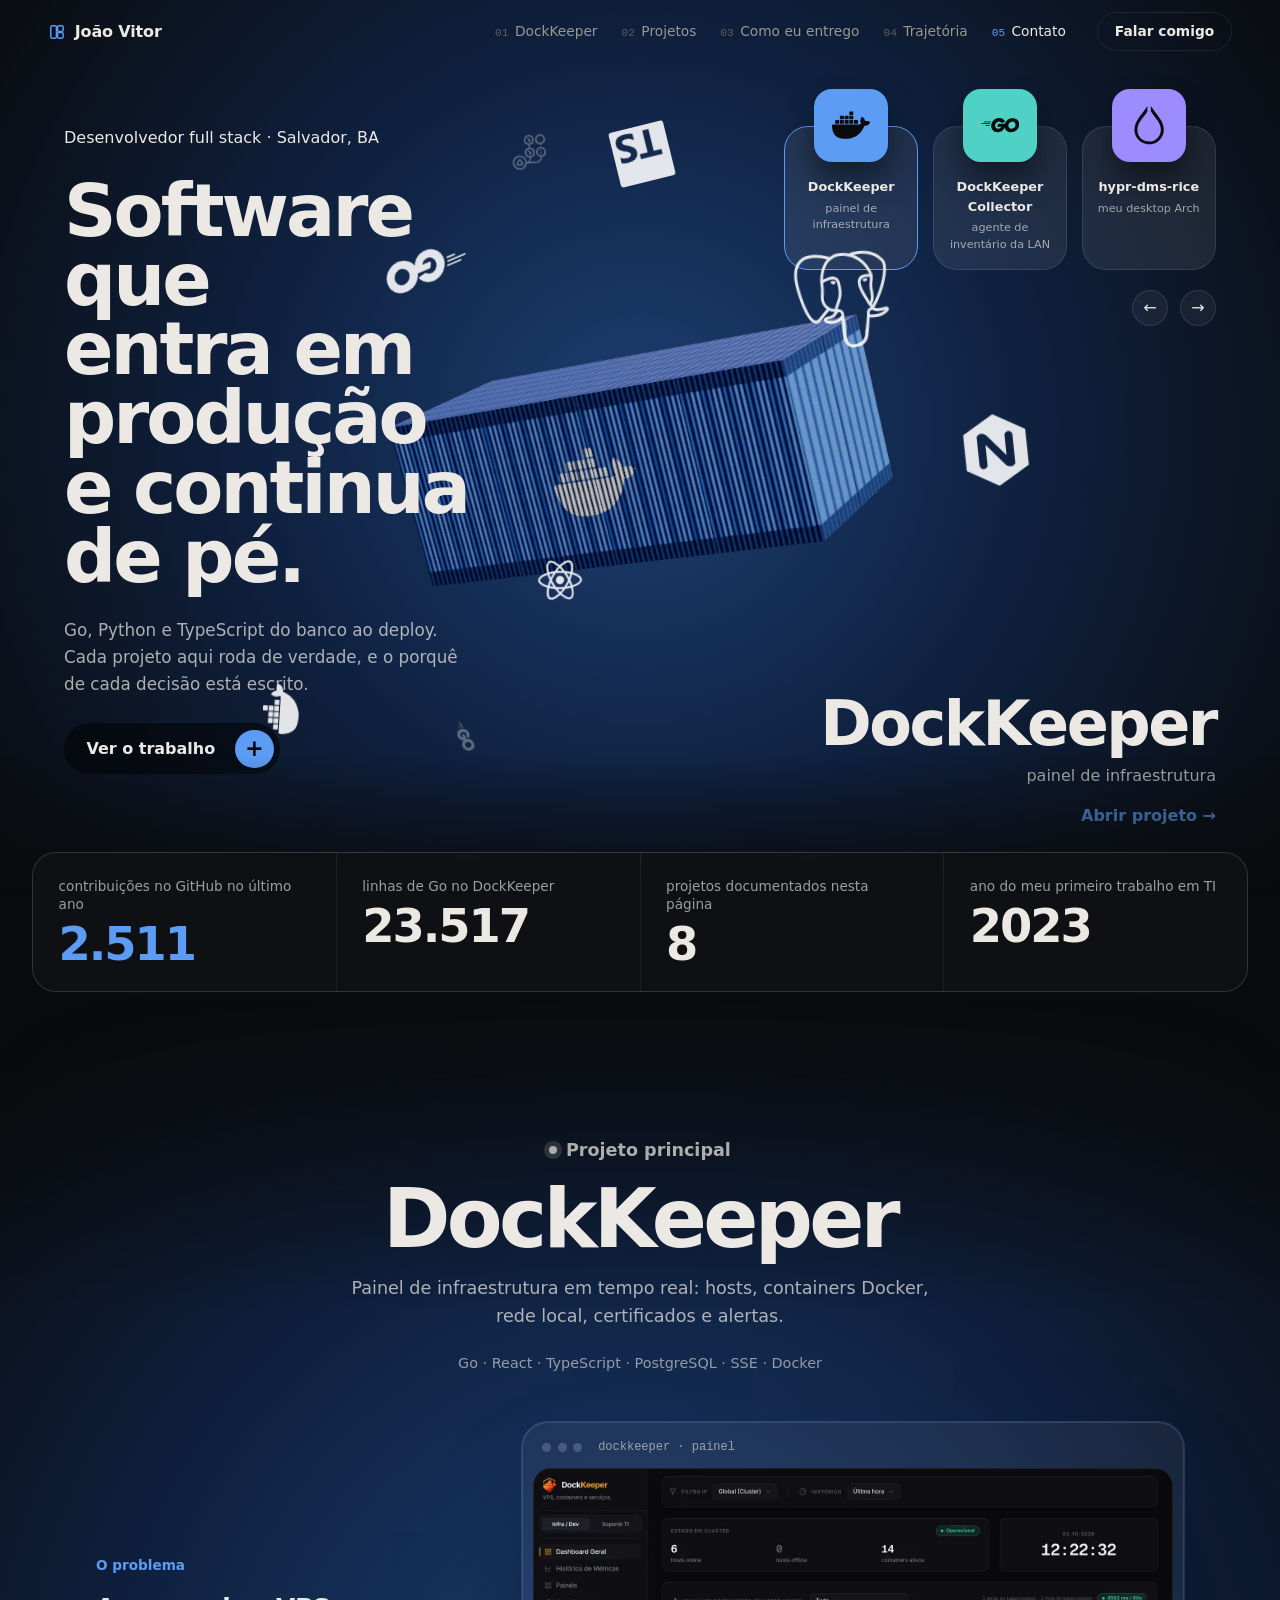
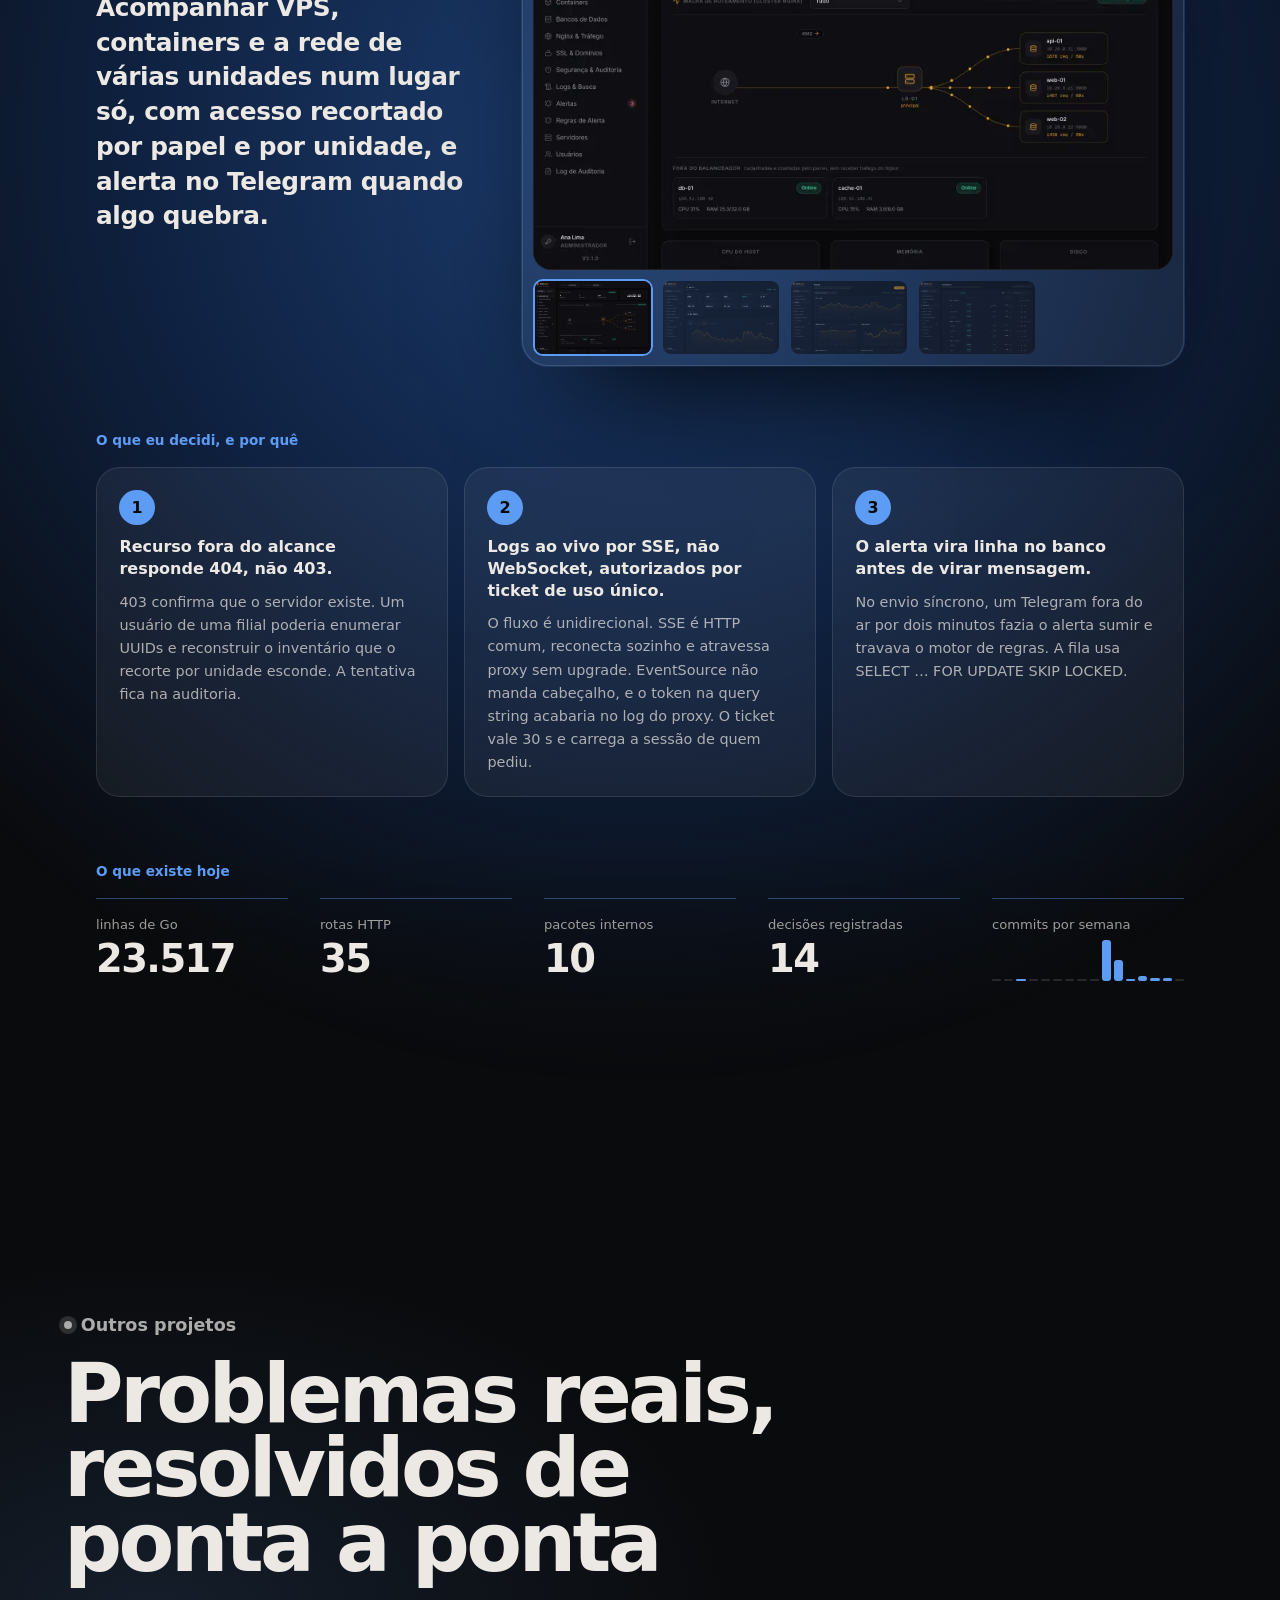
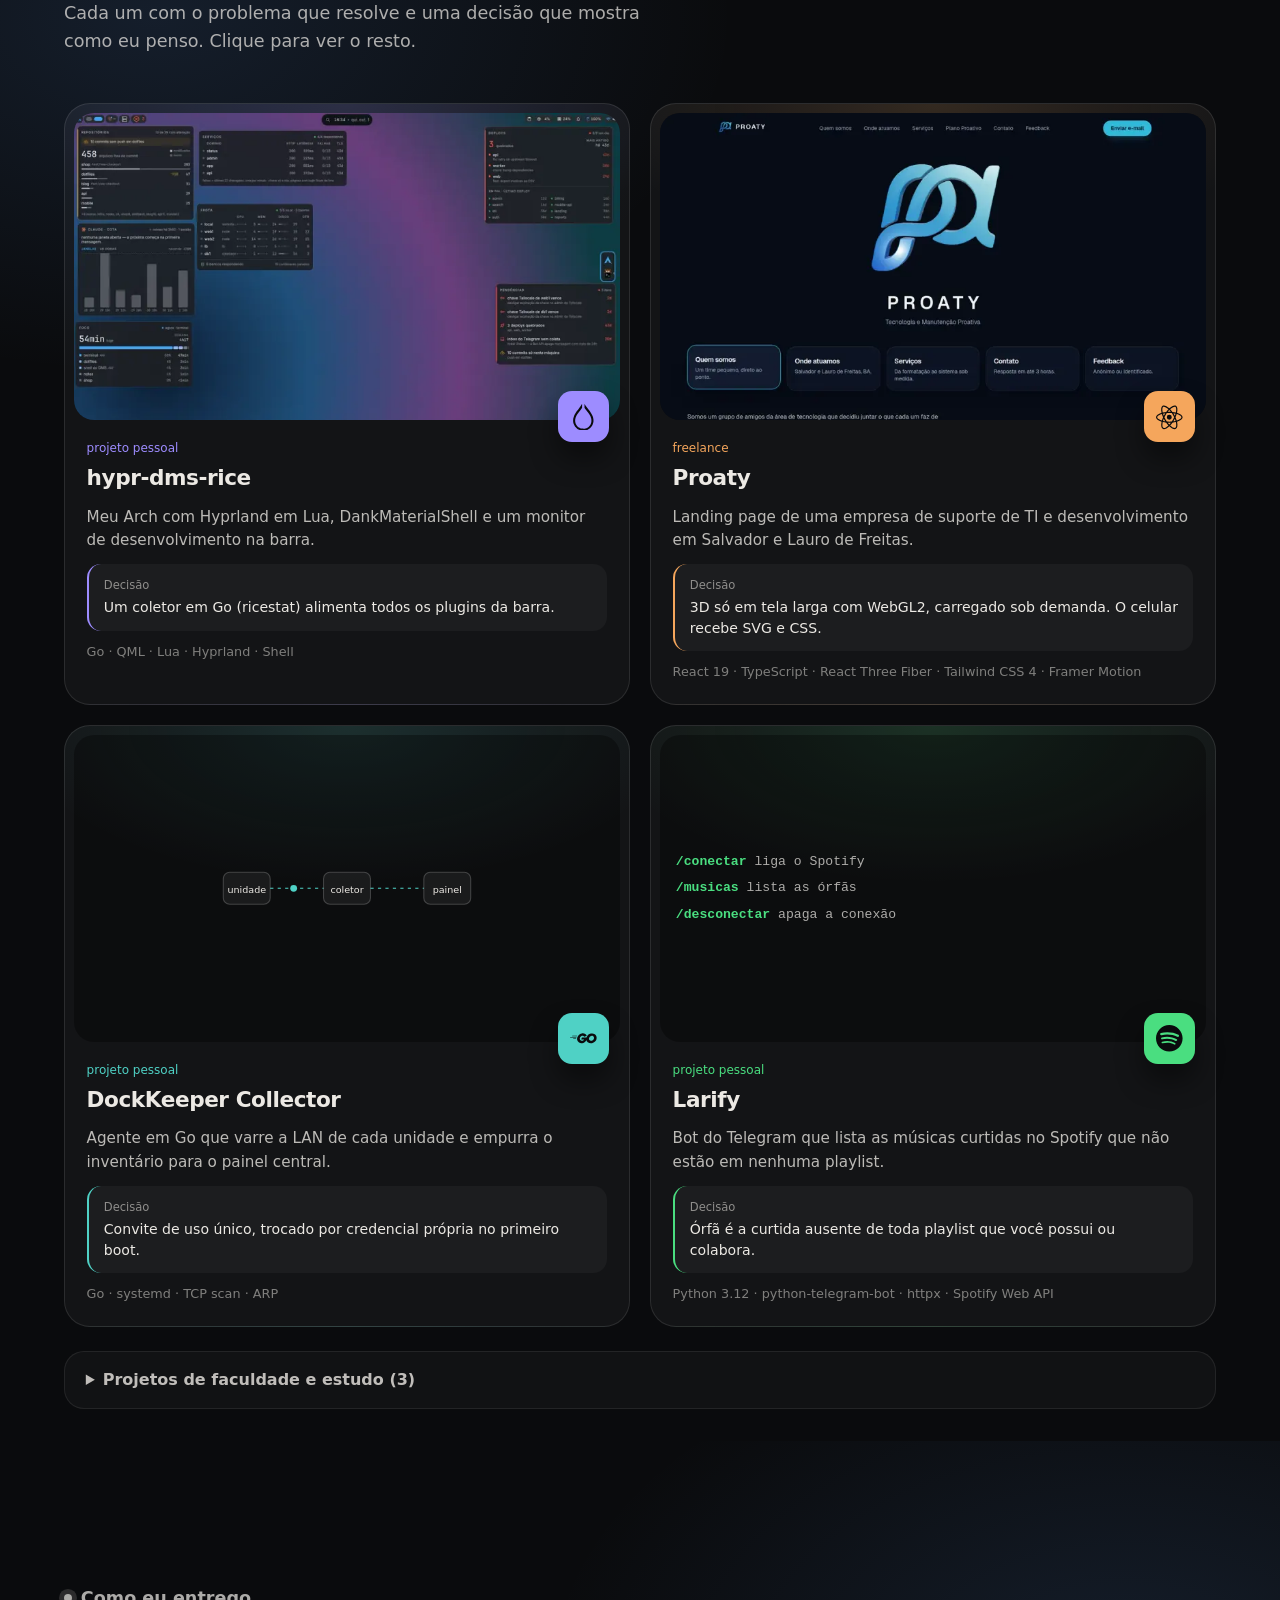
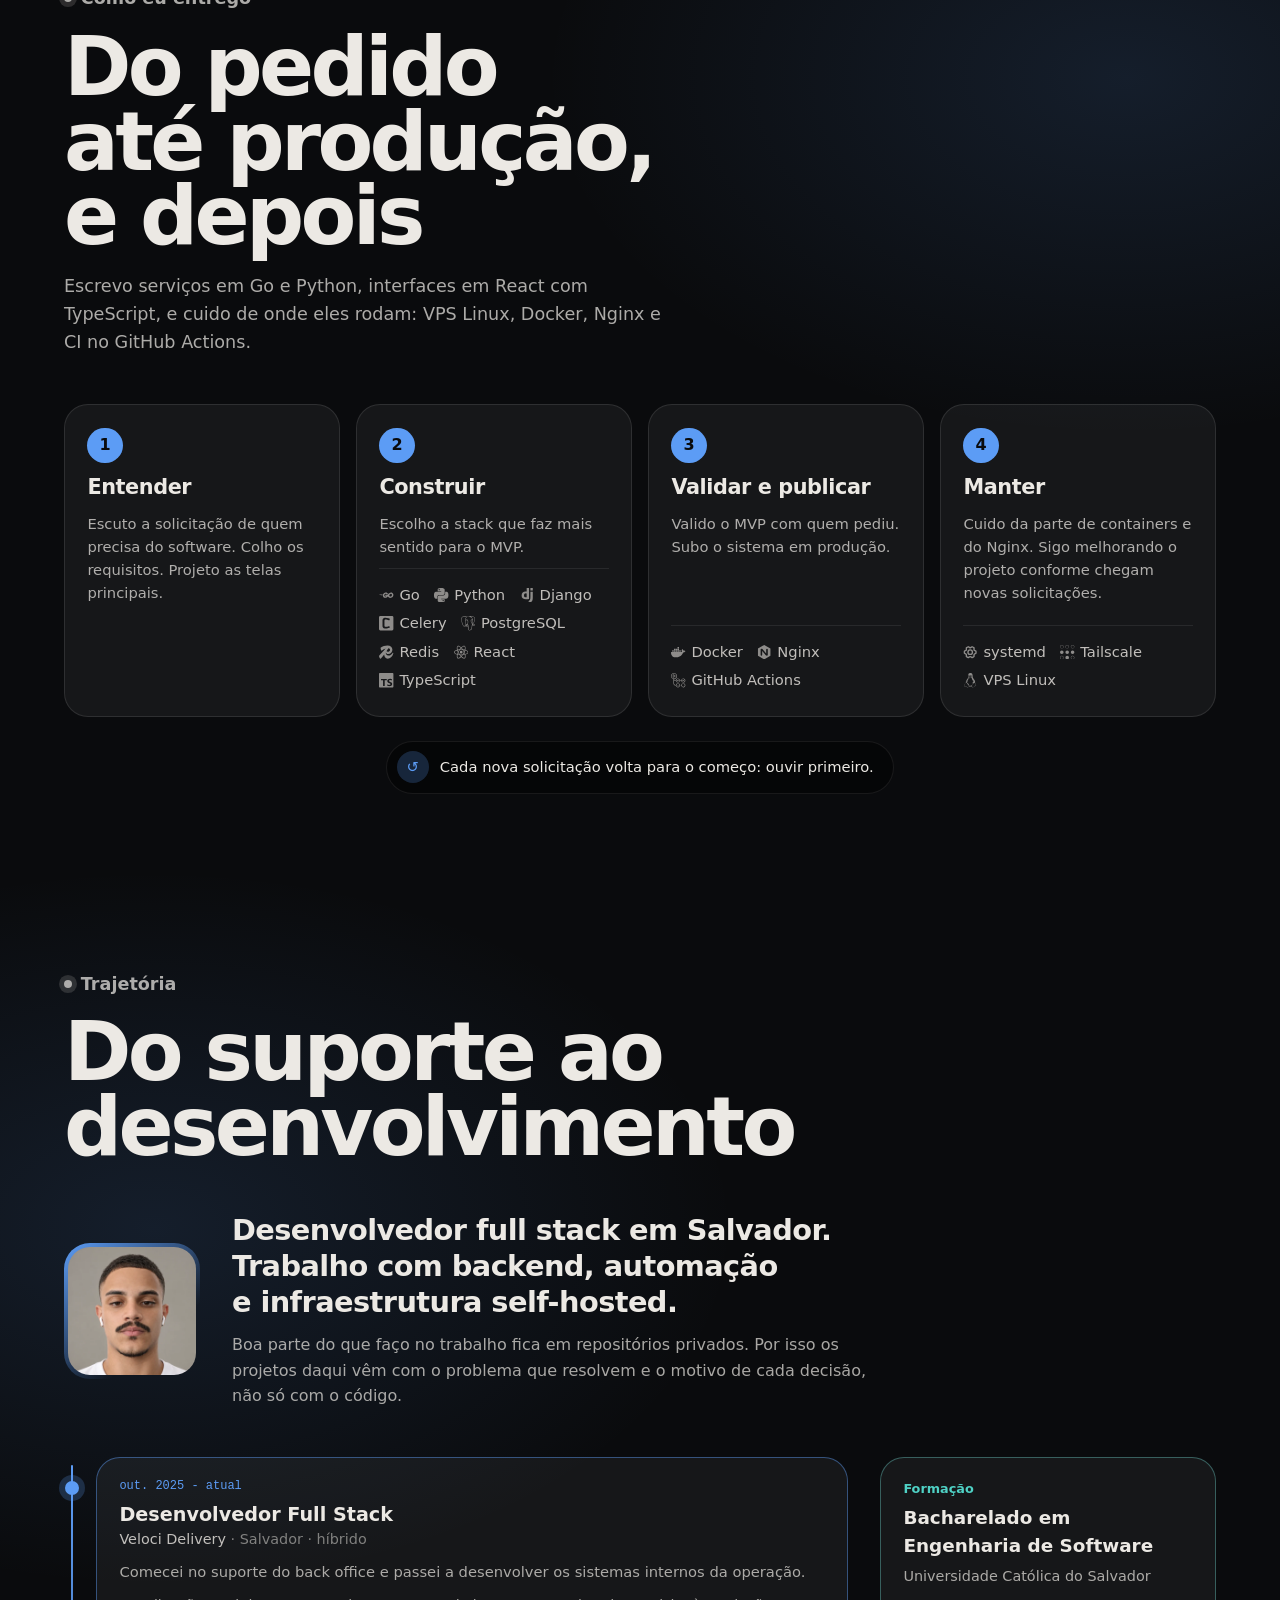
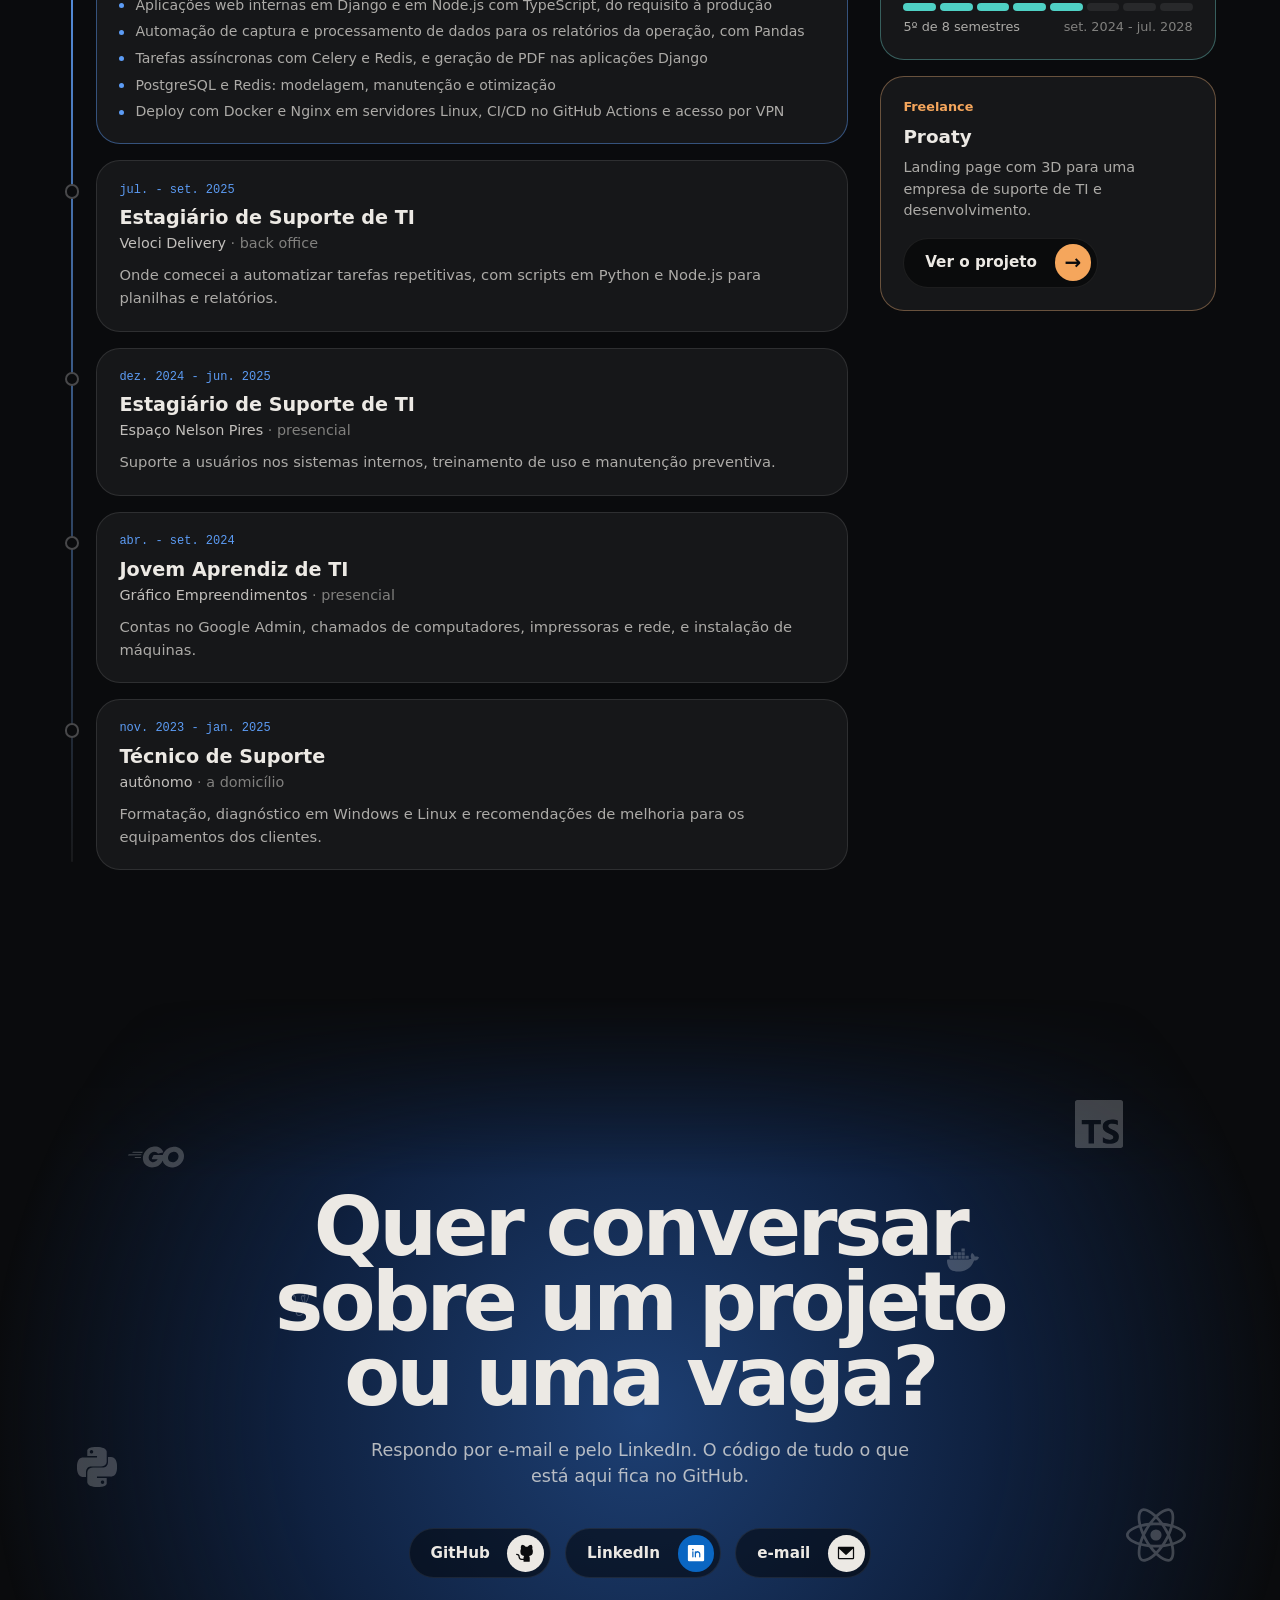
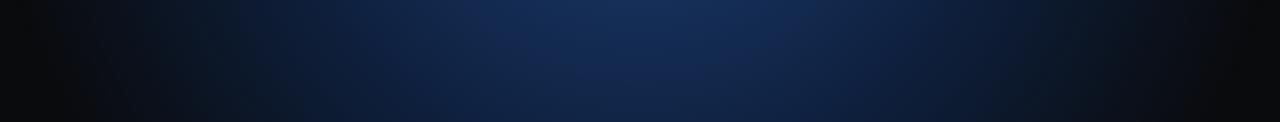
==== commit 2fdf9293: "deploy 2086040" ====
--- a/index.html
+++ b/index.html
@@ -11,8 +11,8 @@
     <meta property="og:title" content="João Vitor · jvS0uzx" />
     <meta property="og:description" content="Projetos em Go, TypeScript e Python, com o problema que resolvem e o motivo de cada decisão." />
     <meta property="og:type" content="website" />
-    <script type="module" crossorigin src="/assets/index-Ceea-Au9.js"></script>
-    <link rel="stylesheet" crossorigin href="/assets/index-DIite0tC.css">
+    <script type="module" crossorigin src="/assets/index-DSoPE6HF.js"></script>
+    <link rel="stylesheet" crossorigin href="/assets/index-CBkr_hwu.css">
   </head>
   <body>
     <div id="root"></div>
--- a/assets/index-CBkr_hwu.css
+++ b/assets/index-CBkr_hwu.css
@@ -0,0 +1,2 @@
+/*! tailwindcss v4.3.3 | MIT License | https://tailwindcss.com */
+@layer properties{@supports (((-webkit-hyphens:none)) and (not (margin-trim:inline))) or ((-moz-orient:inline) and (not (color:rgb(from red r g b)))){:root,:host{--bg-inner:#1d3f73;--bg-mid:#0f2140;--bg-outer:#0a0b0d;--tint:#5c9cf5;--tint-bg:#1d3f73;--tint-mid:#0f2140}*,:before,:after,::backdrop{--tw-rotate-x:initial;--tw-rotate-y:initial;--tw-rotate-z:initial;--tw-skew-x:initial;--tw-skew-y:initial;--tw-blur:initial;--tw-brightness:initial;--tw-contrast:initial;--tw-grayscale:initial;--tw-hue-rotate:initial;--tw-invert:initial;--tw-opacity:initial;--tw-saturate:initial;--tw-sepia:initial;--tw-drop-shadow:initial;--tw-drop-shadow-color:initial;--tw-drop-shadow-alpha:100%;--tw-drop-shadow-size:initial}}}@layer theme{:root,:host{--font-sans:"Schibsted Grotesk Variable", ui-sans-serif, system-ui, sans-serif;--font-mono:"JetBrains Mono Variable", ui-monospace, monospace;--ease-out:cubic-bezier(.23, 1, .32, 1);--default-font-family:var(--font-sans);--default-mono-font-family:var(--font-mono);--color-bg:#0a0b0d;--color-raised:#171a1f;--color-line:#23262c;--color-fg:#ece9e4;--color-muted:#9a978f;--color-faint:#5f5c57;--color-accent:#5c9cf5}}@layer base{*,:after,:before,::backdrop{box-sizing:border-box;border:0 solid;margin:0;padding:0}::file-selector-button{box-sizing:border-box;border:0 solid;margin:0;padding:0}html,:host{-webkit-text-size-adjust:100%;tab-size:4;line-height:1.5;font-family:var(--default-font-family,-apple-system, BlinkMacSystemFont, "Segoe UI", Roboto, "Helvetica Neue", "Noto Sans", Arial, sans-serif, "Apple Color Emoji", "Segoe UI Emoji", "Segoe UI Symbol", "Noto Color Emoji");font-feature-settings:var(--default-font-feature-settings,normal);font-variation-settings:var(--default-font-variation-settings,normal);-webkit-tap-highlight-color:transparent}hr{height:0;color:inherit;border-top-width:1px}abbr:where([title]){-webkit-text-decoration:underline dotted;text-decoration:underline dotted}h1,h2,h3,h4,h5,h6{font-size:inherit;font-weight:inherit}a{color:inherit;-webkit-text-decoration:inherit;-webkit-text-decoration:inherit;-webkit-text-decoration:inherit;-webkit-text-decoration:inherit;text-decoration:inherit}b,strong{font-weight:bolder}code,kbd,samp,pre{font-family:var(--default-mono-font-family,ui-monospace, SFMono-Regular, Menlo, Monaco, Consolas, "Liberation Mono", "Courier New", monospace);font-feature-settings:var(--default-mono-font-feature-settings,normal);font-variation-settings:var(--default-mono-font-variation-settings,normal);font-size:1em}small{font-size:80%}sub,sup{vertical-align:baseline;font-size:75%;line-height:0;position:relative}sub{bottom:-.25em}sup{top:-.5em}table{text-indent:0;border-color:inherit;border-collapse:collapse}:-moz-focusring:where(:not(iframe)){outline:auto}progress{vertical-align:baseline}summary{display:list-item}ol,ul,menu{list-style:none}img,svg,video,canvas,audio,iframe,embed,object{vertical-align:middle;display:block}img,video{max-width:100%;height:auto}button,input,select,optgroup,textarea{font:inherit;font-feature-settings:inherit;font-variation-settings:inherit;letter-spacing:inherit;color:inherit;opacity:1;background-color:#0000;border-radius:0}::file-selector-button{font:inherit;font-feature-settings:inherit;font-variation-settings:inherit;letter-spacing:inherit;color:inherit;opacity:1;background-color:#0000;border-radius:0}:where(select:is([multiple],[size])) optgroup{font-weight:bolder}:where(select:is([multiple],[size])) optgroup option{padding-inline-start:20px}::file-selector-button{margin-inline-end:4px}::placeholder{opacity:1}@supports (not ((-webkit-appearance:-apple-pay-button))) or (contain-intrinsic-size:1px){::placeholder{color:currentColor}@supports (color:color-mix(in lab, red, red)){::placeholder{color:color-mix(in oklab, currentcolor 50%, transparent)}}}textarea{resize:vertical}::-webkit-search-decoration{-webkit-appearance:none}::-webkit-date-and-time-value{min-height:1lh;text-align:inherit}::-webkit-datetime-edit{display:inline-flex}::-webkit-datetime-edit-fields-wrapper{padding:0}::-webkit-datetime-edit{padding-block:0}::-webkit-datetime-edit-year-field{padding-block:0}::-webkit-datetime-edit-month-field{padding-block:0}::-webkit-datetime-edit-day-field{padding-block:0}::-webkit-datetime-edit-hour-field{padding-block:0}::-webkit-datetime-edit-minute-field{padding-block:0}::-webkit-datetime-edit-second-field{padding-block:0}::-webkit-datetime-edit-millisecond-field{padding-block:0}::-webkit-datetime-edit-meridiem-field{padding-block:0}::-webkit-calendar-picker-indicator{line-height:1}:-moz-ui-invalid{box-shadow:none}button,input:where([type=button],[type=reset],[type=submit]){appearance:button}::file-selector-button{appearance:button}::-webkit-inner-spin-button{height:auto}::-webkit-outer-spin-button{height:auto}[hidden]:where(:not([hidden=until-found])){display:none!important}:root{--gutter:clamp(1.15rem, 5vw, 3rem)}html{background:var(--color-bg);color:var(--color-fg);font-family:var(--font-sans);-webkit-font-smoothing:antialiased;text-rendering:optimizelegibility}::selection{background:var(--color-accent);color:var(--color-bg)}:focus-visible{outline:2px solid var(--color-accent);outline-offset:2px}kbd{font-family:var(--font-mono);border:1px solid var(--color-line);background:var(--color-raised);border-bottom-width:2px;border-radius:4px;padding:.05em .4em;font-size:.8em}}@layer components{.inspect-host{container-type:inline-size}.inspect{grid-template-columns:minmax(0,1fr);gap:2.5rem;display:grid}@container (width>=46rem){.inspect{grid-template-columns:minmax(0,1fr) minmax(0,1.1fr);gap:3.5rem}}.inspect-title{letter-spacing:-.025em;text-wrap:balance;font-size:clamp(1.6rem,1.2rem + 2.2cqi,2.4rem);font-weight:750;line-height:1.05}.inspect-pitch{text-wrap:pretty;max-width:38rem;margin-top:.9rem;font-size:1.15rem;line-height:1.5}.inspect-problem{color:var(--color-muted);text-wrap:pretty;max-width:38rem;margin-top:1.1rem;line-height:1.65}.inspect-problem strong{color:var(--color-fg);font-weight:600}.inspect-facts{grid-template-columns:repeat(auto-fit,minmax(9.5rem,1fr));gap:1.25rem 1.5rem;max-width:38rem;margin-top:1.75rem;display:grid}.inspect-facts div{flex-direction:column-reverse;gap:.15rem;display:flex}.inspect-facts dd{letter-spacing:-.02em;font-variant-numeric:lining-nums;font-size:1.7rem;font-weight:650}.inspect-facts dt{color:var(--color-muted);font-size:.85rem}.inspect-stack{color:var(--color-muted);margin-top:1.5rem;font-size:.95rem}.inspect-links{flex-wrap:wrap;gap:.4rem 1.4rem;margin-top:.6rem;display:flex}.inspect-links a,.text-link{color:var(--color-fg);font-weight:500;-webkit-text-decoration:underline #5c9cf5b3;text-decoration:underline #5c9cf5b3}@supports (color:color-mix(in lab, red, red)){.inspect-links a,.text-link{-webkit-text-decoration-color:color-mix(in srgb, var(--color-accent) 70%, transparent);-webkit-text-decoration-color:color-mix(in srgb, var(--color-accent) 70%, transparent);-webkit-text-decoration-color:color-mix(in srgb, var(--color-accent) 70%, transparent);text-decoration-color:color-mix(in srgb, var(--color-accent) 70%, transparent)}}.inspect-links a,.text-link{text-underline-offset:4px;text-decoration-thickness:1.5px;transition:text-decoration-color .16s}@media (hover:hover){.inspect-links a:hover,.text-link:hover{-webkit-text-decoration-color:var(--color-fg);-webkit-text-decoration-color:var(--color-fg);-webkit-text-decoration-color:var(--color-fg);text-decoration-color:var(--color-fg)}}.inspect-side img{border:1px solid var(--color-line);border-radius:6px;width:100%;height:auto;margin-bottom:2rem}.inspect-sub{font-size:1.05rem;font-weight:650}.inspect-decisions{gap:1.35rem;margin-top:1rem;display:grid}.inspect-decisions li{border-left:2px solid var(--color-line);padding-left:1rem}.inspect-decisions .what{text-wrap:pretty;font-weight:550;line-height:1.4}.inspect-decisions .why{color:var(--color-muted);text-wrap:pretty;margin-top:.3rem;font-size:.95rem;line-height:1.6}.stage{isolation:isolate;background:radial-gradient(circle at 50% 48%, var(--bg-inner) 0%, var(--bg-mid) 48%, var(--bg-outer) 100%);min-height:100svh;transition:--bg-inner 1.5s cubic-bezier(.45,0,.55,1),--bg-mid 1.5s cubic-bezier(.45,0,.55,1),--bg-outer 1.5s cubic-bezier(.45,0,.55,1);display:flex;position:relative;overflow:hidden}.stage:after{content:"";background:linear-gradient(to bottom, transparent, var(--color-bg));pointer-events:none;z-index:3;height:9rem;position:absolute;inset:auto 0 0}.stage-canvas{z-index:1;pointer-events:none;opacity:0;width:100%;height:100%;transition:opacity 1.5s ease-out .3s;position:absolute;inset:0}.stage-canvas[data-ready]{opacity:1}.stage-float{pointer-events:none;transition:transform .1s ease-out;position:absolute;inset:0}.stage-float-bg{z-index:0}.stage-float-fg{z-index:4}.stage-logo{color:#fff;will-change:transform;place-items:center;display:grid;position:absolute}.stage-logo svg{fill:currentColor;opacity:.88;filter:drop-shadow(0 10px 20px #00000059);width:100%;height:100%}.stage-float-bg .stage-logo svg{opacity:.32;filter:blur(1px)}.stage-still{z-index:-1;pointer-events:none;place-items:center;display:grid;position:absolute;inset:0}.stage-still img{width:min(57svh,40rem);height:auto;animation:.7s cubic-bezier(.34,1.56,.64,1) stage-in}@keyframes stage-in{0%{opacity:0;transform:scale(.82)rotate(-8deg)}}[data-lite] .stage{transition:none}[data-lite] .stage-logo svg{filter:none}[data-lite] .stage-card{-webkit-backdrop-filter:none;backdrop-filter:none;background:#ffffff14}.bubbles{z-index:0;pointer-events:none;position:absolute;inset:0;overflow:hidden}.bubble{background:radial-gradient(circle at 32% 30%,#ffffff80,#ffffff0a 60%);border:1px solid #ffffff8c;border-radius:50%;animation:linear infinite rise;position:absolute;bottom:-50px}@keyframes rise{0%{opacity:0;transform:translate(0)rotate(0)}10%,90%{opacity:var(--o,.4)}to{opacity:0;transform:translate(30px,-110vh)rotate(360deg)}}.stage-grid{z-index:2;pointer-events:none;flex:1;justify-content:space-between;gap:2rem;width:100%;display:flex;position:relative;padding-top:clamp(6rem,14vh,8.5rem)!important;padding-bottom:clamp(3rem,8vh,5rem)!important}.stage-grid button{pointer-events:auto}.stage-left{flex-direction:column;gap:1.6rem;max-width:30rem;display:flex}.stage-title{letter-spacing:-.04em;text-wrap:balance;font-size:clamp(2.4rem,1.2rem + 4.2vw,4.6rem);font-weight:700;line-height:.95}.stage-lede{color:#ece9e4b8;max-width:26rem;font-size:1.05rem;line-height:1.6}.stage-cta{background:#00000080;border-radius:100px;align-items:center;gap:1.25rem;width:fit-content;padding:.4rem .4rem .4rem 1.4rem;font-weight:700;transition:background-color .3s,transform .3s;display:inline-flex}.stage-cta span{background:var(--tint);color:#0a0b0d;border-radius:50%;place-items:center;width:2.4rem;height:2.4rem;padding-bottom:2px;font-size:1.4rem;font-weight:900;line-height:1;transition:background-color 1.5s;display:grid}.stage-right{text-align:right;flex-direction:column;justify-content:space-between;align-items:flex-end;gap:2rem;display:flex}.stage-carousel{flex-direction:column;align-items:flex-end;gap:1.25rem;display:flex}.stage-cards-view{--card:8.4rem;--gap:.9rem;width:calc(var(--card) * 3 + var(--gap) * 2);margin-top:-3.2rem;padding-top:3.2rem;overflow:hidden}.stage-cards{gap:var(--gap);transform:translateX(calc((var(--card) + var(--gap)) * var(--offset) * -1));transition:transform .6s var(--ease-out);display:flex}.stage-card{flex:0 0 var(--card);-webkit-backdrop-filter:blur(10px);backdrop-filter:blur(10px);text-align:center;cursor:pointer;background:#ffffff0d;border:1px solid #ffffff1a;border-radius:24px;flex-direction:column;align-items:center;gap:.25rem;padding:0 .8rem 1rem;transition:background-color .4s cubic-bezier(.175,.885,.32,1.275),border-color .4s cubic-bezier(.175,.885,.32,1.275);display:flex}.stage-card[aria-pressed=true]{border-color:var(--tint)}.stage-card-art{background:var(--tint);color:#0a0b0d;border-radius:18px;place-items:center;width:4.6rem;height:4.6rem;margin:-2.4rem 0 .7rem;transition:transform .5s cubic-bezier(.34,1.56,.64,1);display:grid;box-shadow:0 18px 30px #00000073}.stage-card-art svg{fill:currentColor;width:52%;height:52%}.stage-card-name{font-size:.8rem;font-weight:600}.stage-card-kind{color:#ece9e4a6;font-size:.7rem}.stage-arrows{gap:.75rem;display:flex}.stage-arrows button{background:#ffffff0d;border:1px solid #ffffff1a;border-radius:50%;place-items:center;width:2.25rem;height:2.25rem;transition:background-color .3s;display:grid}@media (hover:hover) and (pointer:fine){.stage-cta:hover{background:#000000b3;transform:translateY(-3px)}.stage-card:hover{background:#ffffff1f;border-color:#fff6}.stage-card[aria-pressed=true]:hover{border-color:var(--tint)}.stage-card:hover .stage-card-art{transform:translateY(-14px)rotate(-12deg)scale(1.1)}.stage-arrows button:hover{background:#ffffff1a}}.stage-card:active .stage-card-art{transform:scale(.94)}.stage-side-title{letter-spacing:-.04em;font-size:clamp(2.2rem,1rem + 3.6vw,4rem);font-weight:700;line-height:.95}.stage-side-pitch{color:#ece9e4b8;margin-top:.6rem}.stage-side-open{color:var(--tint);margin-top:1rem;font-weight:600;transition:color 1.5s}@media (width<=999px){.stage-grid{flex-direction:column;justify-content:flex-start;gap:0}.stage-left{max-width:none}.stage-right{text-align:left;align-items:stretch;margin-top:44svh}[data-lite] .stage-right{margin-top:0}.stage-still{margin:1.5rem 0 2.5rem;position:static}.stage-still img{width:min(100%,30rem)}.stage-carousel{align-items:flex-start}.stage-cards-view{--card:min(7.2rem, calc((100vw - 2rem - 2 * var(--gap)) / 3));max-width:100%}.stage-card{padding-inline:.5rem}.stage-card-art{width:min(4.6rem, calc(var(--card) - 1.2rem));height:min(4.6rem, calc(var(--card) - 1.2rem))}.stage-float{display:none}}@media (prefers-reduced-motion:reduce){.stage,.stage-cards,.stage-canvas{transition:none}}:root{transition:--tint 1.5s cubic-bezier(.45,0,.55,1),--tint-bg 1.5s cubic-bezier(.45,0,.55,1),--tint-mid 1.5s cubic-bezier(.45,0,.55,1)}.glass{background:#ffffff0d;border:1px solid #ffffff1a;border-radius:24px;position:relative}.display{letter-spacing:-.045em;text-wrap:balance;font-size:clamp(2.6rem,1.4rem + 4.6vw,5.6rem);font-weight:750;line-height:.92}.pill{background:#00000080;border:1px solid #ffffff14;border-radius:100px;align-items:center;gap:1.1rem;width:fit-content;padding:.35rem .35rem .35rem 1.3rem;font-size:.95rem;font-weight:700;transition:background-color .3s,transform .3s;display:inline-flex}.pill>span{background:var(--tint);color:#0a0b0d;border-radius:50%;place-items:center;width:2.3rem;height:2.3rem;padding-bottom:1px;font-size:1.25rem;font-weight:900;line-height:1;display:grid}.pill:active{transform:scale(.97)}.text-link{color:var(--tint);font-weight:600}.art,.card-art{background:var(--tint);color:#0a0b0d;border-radius:16px;place-items:center;width:3.6rem;height:3.6rem;transition:transform .5s cubic-bezier(.34,1.56,.64,1);display:grid;box-shadow:0 16px 28px #00000073}.art svg,.card-art svg{fill:currentColor;width:52%;height:52%}[data-tilt]{transform:perspective(1000px) rotateX(var(--rx,0deg)) rotateY(var(--ry,0deg));transition:transform .6s var(--ease-out)}[data-tilt]:hover{transition-duration:.15s}[data-tilt]:after{content:"";border-radius:inherit;background:radial-gradient(22rem circle at var(--mx,50%) var(--my,0%), var(--tint), transparent 70%);position:absolute;inset:0}@supports (color:color-mix(in lab, red, red)){[data-tilt]:after{background:radial-gradient(22rem circle at var(--mx,50%) var(--my,0%), color-mix(in srgb, var(--tint) 16%, transparent), transparent 70%)}}[data-tilt]:after{opacity:0;pointer-events:none;transition:opacity .4s}[data-motion] [data-reveal]{opacity:0;transition:opacity .8s var(--ease-out), translate .8s var(--ease-out), transform .6s var(--ease-out);transition-delay:calc(var(--i,0) * 70ms);translate:0 28px}[data-motion] [data-reveal][data-in]{opacity:1;translate:0}@media (hover:hover) and (pointer:fine){.pill:hover{background:#000000b3;transform:translateY(-3px)}[data-tilt]:hover:after{opacity:1}[data-tilt]:hover .art,.card:hover .card-art{transform:translateY(-10px)rotate(-12deg)scale(1.1)}}.field{z-index:0;pointer-events:none;transition:transform .1s ease-out;position:absolute;inset:0}.field-logo{color:#fff;will-change:transform;position:absolute}.field-logo svg{fill:currentColor;opacity:.22;width:100%;height:100%}.sec{isolation:isolate;padding:clamp(4.5rem,14vh,9rem) 0 2rem;position:relative}@media (width<=719px){.sec{padding-top:4rem}.spot{padding-bottom:3rem}.sec-head{margin-bottom:2rem}.finale{margin-top:3rem}.field{display:none}}.sec>.wrap{z-index:1;position:relative}.sec:before{content:"";z-index:-1;pointer-events:none;background:radial-gradient(52rem 32rem at var(--gx,12%) 24%, var(--tint), transparent 70%);position:absolute;inset:0}@supports (color:color-mix(in lab, red, red)){.sec:before{background:radial-gradient(52rem 32rem at var(--gx,12%) 24%, color-mix(in srgb, var(--tint) 13%, transparent), transparent 70%)}}.sec[data-glow=right]{--gx:88%}.sec[data-glow=center]{--gx:50%}.sec-head{max-width:48rem;margin-bottom:3rem}.sec-head p{color:#ece9e4b8;text-wrap:pretty;max-width:38rem;margin-top:1.1rem;font-size:1.1rem;line-height:1.6}.spot,.finale{--fade:linear-gradient(to bottom, transparent, #000 18%, #000 82%, transparent)}.spot{margin-top:0;padding-bottom:6rem}.spot:before{background:radial-gradient(circle at 50% 42%, var(--tint-bg) 0%, var(--tint-mid) 42%, transparent 78%);-webkit-mask-image:var(--fade);-webkit-mask-image:var(--fade);-webkit-mask-image:var(--fade);mask-image:var(--fade)}.spot .sec-head{text-align:center;margin-inline:auto}.spot .sec-head p{margin-inline:auto}.spot-shot{max-width:62rem;box-shadow:0 60px 120px -50px #000000f2, 0 0 0 1px var(--tint);background:#ffffff0d;border:1px solid #ffffff1f;border-radius:26px;margin:0 auto;padding:.6rem}@supports (color:color-mix(in lab, red, red)){.spot-shot{box-shadow:0 60px 120px -50px #000000f2, 0 0 0 1px color-mix(in srgb, var(--tint) 25%, transparent)}}.browser-bar{color:#ece9e499;align-items:center;gap:.4rem;padding:.35rem .6rem .75rem;font-size:.75rem;display:flex}.browser-bar span{background:#ffffff2e;border-radius:50%;width:9px;height:9px}.browser-bar em{font-style:normal;font-family:var(--font-mono);margin-left:.6rem}.bars{align-items:flex-end;gap:3px;height:2.6rem;display:flex}.bars span{background:var(--tint);border-radius:3px;flex:1}.bars span[data-zero]{background:#ffffff1f}.spot-links{flex-wrap:wrap;justify-content:center;align-items:center;gap:1.5rem;margin-top:2.5rem;display:flex}.gal-frame{background:#0b0d10;border:1px solid #ffffff14;border-radius:18px;overflow:hidden}.gal-frame img{width:100%;height:auto;animation:.26s fade;display:block}@keyframes fade{0%{opacity:.2}}.gal-thumbs{gap:.5rem;margin-top:.6rem;display:flex;overflow-x:auto}.gal-thumbs button{opacity:.55;border:2px solid #0000;border-radius:10px;flex:none;width:6.5rem;transition:opacity .14s,border-color .14s;overflow:hidden}.gal-big .gal-thumbs button{width:7.5rem}.gal-thumbs button[aria-selected=true]{border-color:var(--tint);opacity:1}.gal-thumbs img{width:100%;height:auto;display:block}.kicker{color:var(--tint);align-items:center;gap:.55rem;margin-bottom:1.1rem;font-size:.85rem;font-weight:600;display:inline-flex}.kicker:before{content:"";background:currentColor;border-radius:50%;width:.5rem;height:.5rem;box-shadow:0 0 0 5px}@supports (color:color-mix(in lab, red, red)){.kicker:before{box-shadow:0 0 0 5px color-mix(in srgb, currentColor 20%, transparent)}}.numbers{z-index:4;margin-top:-3rem;position:relative}.numbers-row{background:#ffffff14;border:1px solid #ffffff1a;border-radius:24px;grid-template-columns:repeat(2,minmax(0,1fr));gap:1px;display:grid;overflow:hidden;padding:0!important}@media (width>=900px){.numbers-row{grid-template-columns:repeat(4,minmax(0,1fr))}}.numbers-row>div{background:#0c0e11d1;flex-direction:column-reverse;justify-content:flex-end;gap:.45rem;padding:1.5rem 1.6rem;display:flex}.numbers-row dd{letter-spacing:-.045em;font-size:clamp(2rem,1.3rem + 2vw,3.1rem);font-weight:750;line-height:1}.numbers-row>div:first-child dd{color:var(--tint)}.numbers-row dt{color:#ece9e4a6;font-size:.85rem;line-height:1.35}.case-stack{text-align:center;color:#ece9e499;margin:-1.6rem 0 3rem;font-size:.9rem}.case-label{color:var(--tint);margin-bottom:1rem;font-size:.85rem;font-weight:600}.case-row{grid-template-columns:minmax(0,1fr);align-items:center;gap:2rem;max-width:68rem;margin:0 auto;display:grid}@media (width>=1000px){.case-row{grid-template-columns:minmax(0,.8fr) minmax(0,1.4fr);gap:3rem}}.case-problem{letter-spacing:-.015em;text-wrap:pretty;font-size:clamp(1.2rem,1rem + .7vw,1.55rem);font-weight:550;line-height:1.4}.case-block{max-width:68rem;margin:4rem auto 0}.decisions{grid-template-columns:minmax(0,1fr);gap:1rem;display:grid}@media (width>=900px){.decisions{grid-template-columns:repeat(3,minmax(0,1fr))}}.decisions li{flex-direction:column;gap:.7rem;padding:1.4rem;display:flex}.decision-n{background:var(--tint);color:#0a0b0d;border-radius:50%;place-items:center;width:2.2rem;height:2.2rem;font-weight:800;display:grid}.decisions .what{font-weight:650;line-height:1.35}.decisions .why{color:#ece9e4b3;font-size:.9rem;line-height:1.6}.case-facts{grid-template-columns:repeat(2,minmax(0,1fr));gap:1.5rem 2rem;display:grid}@media (width>=900px){.case-facts{grid-template-columns:repeat(5,minmax(0,1fr))}}.case-facts>div{border-top:1px solid var(--tint);flex-direction:column-reverse;justify-content:flex-end;gap:.35rem;padding-top:1rem;display:flex}@supports (color:color-mix(in lab, red, red)){.case-facts>div{border-top:1px solid color-mix(in srgb, var(--tint) 40%, transparent)}}.case-facts dd{letter-spacing:-.04em;font-size:clamp(1.8rem,1.2rem + 1.5vw,2.5rem);font-weight:750;line-height:1}.case-facts dt{color:#ece9e4a6;font-size:.82rem}.spot-shot{max-width:none;margin:0}.study{background:#ffffff08;border:1px solid #ffffff14;border-radius:20px;margin-top:1.5rem}.study summary{cursor:pointer;color:#ece9e4cc;padding:1rem 1.3rem;font-weight:600}.study ul{padding:0 .6rem .6rem;display:grid}.study button{text-align:left;border-radius:12px;gap:.15rem 1rem;width:100%;padding:.8rem .7rem;transition:background-color .2s;display:grid}@media (width>=720px){.study button{grid-template-columns:12rem minmax(0,1fr) auto;align-items:baseline}}.study span{color:#ece9e4a6;font-size:.9rem}.study-stack{color:#ece9e473!important;font-size:.8rem!important}@media (hover:hover) and (pointer:fine){.study button:hover{background:#ffffff0d}}.me{flex-wrap:wrap;align-items:center;gap:1.5rem 2rem;margin-bottom:3rem;display:flex}.me>div{flex:22rem}.me-photo{aspect-ratio:1;background:linear-gradient(140deg, var(--tint), transparent 70%);border-radius:26px;flex:none;width:clamp(6rem,14vw,8.5rem);padding:4px}.me-photo img{object-fit:cover;border-radius:22px;width:100%;height:100%}.me-lead{letter-spacing:-.02em;text-wrap:balance;max-width:34ch;font-size:clamp(1.3rem,1rem + 1vw,1.8rem);font-weight:650;line-height:1.25}.me-body{color:#ece9e4b3;max-width:40rem;margin-top:.7rem;line-height:1.6}.bento{grid-template-columns:minmax(0,1fr);gap:1.25rem;display:grid}@media (width>=720px){.bento{grid-template-columns:repeat(2,minmax(0,1fr))}}.card{background:radial-gradient(30rem 14rem at 50% 0%, var(--tint), transparent 70%), #ffffff0a;border:1px solid #ffffff1a;border-radius:26px;flex-direction:column;display:flex;position:relative}@supports (color:color-mix(in lab, red, red)){.card{background:radial-gradient(30rem 14rem at 50% 0%, color-mix(in srgb, var(--tint) 14%, transparent), transparent 70%), #ffffff0a}}.card-hit{z-index:2;border-radius:inherit;position:absolute;inset:0}.card-thumb{aspect-ratio:16/9;background:#00000059;border-radius:20px;margin:.55rem .55rem 0;overflow:hidden}.card-thumb img{object-fit:cover;object-position:top;width:100%;height:100%;transition:scale .8s var(--ease-out)}.card-thumb-draw{place-items:center;padding:1rem;display:grid}.card-cmds{font-family:var(--font-mono);color:#ece9e4b8;align-content:center;place-items:start;gap:.45rem;font-size:.82rem}.card-cmds b{color:var(--tint);font-weight:600}.card-body{flex-direction:column;gap:.7rem;padding:1.2rem 1.35rem 1.4rem;display:flex;position:relative}.card-art{border-radius:14px;width:3.2rem;height:3.2rem;position:absolute;top:-1.8rem;right:1.25rem}.card-role{color:var(--tint);font-size:.75rem}.card-body h3{letter-spacing:-.02em;margin-top:-.4rem;padding-right:3.6rem;font-size:1.35rem;font-weight:700}.card-body>p:not([class]){color:#ece9e4c7;font-size:.95rem;line-height:1.55}.card-pick{border-left:2px solid var(--tint);background:#ffffff0a;border-radius:14px;gap:.25rem;padding:.8rem .95rem;font-size:.88rem;line-height:1.45;display:grid}.card-pick span{color:#ece9e48c;font-size:.72rem}.card-stack{color:#ece9e480;font-size:.8rem}.card:focus-within{outline:2px solid var(--tint);outline-offset:3px}@media (hover:hover) and (pointer:fine){.card:hover{border-color:var(--tint)}@supports (color:color-mix(in lab, red, red)){.card:hover{border-color:color-mix(in srgb, var(--tint) 45%, transparent)}}.card:hover .card-thumb img{scale:1.05}}.flow{width:100%;max-width:16rem;height:auto}.flow rect{fill:#ffffff0f;stroke:#fff3}.flow text{fill:var(--color-fg);text-anchor:middle;font-size:9px}.flow-line{stroke:var(--tint);stroke-dasharray:3 4}.flow-dot{fill:var(--tint)}.stages{grid-template-columns:minmax(0,1fr);gap:1rem;display:grid}@media (width>=720px){.stages{grid-template-columns:repeat(2,minmax(0,1fr))}}@media (width>=1100px){.stages{grid-template-columns:repeat(4,minmax(0,1fr))}}.stages li{flex-direction:column;gap:.6rem;padding:1.4rem 1.4rem 1.5rem;display:flex}.stages h3{letter-spacing:-.02em;font-size:1.3rem;font-weight:700}.stages p{color:#ece9e4b8;font-size:.92rem;line-height:1.55}.stage-tools{border-top:1px solid #ffffff14;flex-wrap:wrap;gap:.35rem .9rem;margin-top:auto;padding-top:.9rem;font-size:.82rem;display:flex;color:#ece9e4cc!important}.stage-tools span{align-items:center;gap:.35rem;display:inline-flex}.stage-tools svg{fill:currentColor;opacity:.7;width:.9rem;height:.9rem}.steps-loop{background:#00000073;border:1px solid #ffffff14;border-radius:100px;align-items:center;gap:.7rem;width:fit-content;margin:1.5rem auto 0;padding:.6rem 1.2rem .6rem .6rem;font-size:.92rem;display:flex}.steps-loop span{background:var(--tint);border-radius:50%;place-items:center;width:2rem;height:2rem;display:grid}@supports (color:color-mix(in lab, red, red)){.steps-loop span{background:color-mix(in srgb, var(--tint) 22%, transparent)}}.steps-loop span{color:var(--tint)}.career{grid-template-columns:minmax(0,1fr);gap:2rem;display:grid}@media (width>=1000px){.career{grid-template-columns:minmax(0,1fr) 21rem;align-items:start}}.timeline{gap:1rem;padding-left:2rem;display:grid;position:relative}.timeline:before{content:"";background:linear-gradient(to bottom, var(--tint), #ffffff0f);border-radius:2px;width:2px;position:absolute;top:.5rem;bottom:.5rem;left:.45rem}.timeline>li{position:relative}.timeline>li:before{content:"";background:var(--color-bg);border:2px solid #ffffff40;border-radius:50%;width:.9rem;height:.9rem;position:absolute;top:1.5rem;left:-1.95rem}.timeline>li[data-now]:before{background:var(--tint);border-color:var(--tint);box-shadow:0 0 0 6px var(--tint)}@supports (color:color-mix(in lab, red, red)){.timeline>li[data-now]:before{box-shadow:0 0 0 6px color-mix(in srgb, var(--tint) 22%, transparent)}}.timeline .glass{padding:1.2rem 1.4rem 1.3rem}.timeline>li[data-now] .glass{border-color:var(--tint)}@supports (color:color-mix(in lab, red, red)){.timeline>li[data-now] .glass{border-color:color-mix(in srgb, var(--tint) 45%, transparent)}}.tl-period{font-family:var(--font-mono);color:var(--tint);font-size:.75rem}.timeline h3{margin-top:.35rem;font-size:1.2rem;font-weight:700}.tl-where{color:#ece9e4cc;font-size:.9rem}.tl-where span{color:#ece9e480}.tl-line{color:#ece9e4b3;margin-top:.6rem;font-size:.92rem;line-height:1.55}.tl-points{color:#ece9e4b3;gap:.35rem;margin-top:.7rem;font-size:.88rem;display:grid}.tl-points li{padding-left:1rem;position:relative}.tl-points li:before{content:"";background:var(--tint);border-radius:50%;width:5px;height:5px;position:absolute;top:.6em;left:0}.career-side{gap:1rem;display:grid}@media (width>=1000px){.career-side{position:sticky;top:6rem}}.side-card{border-color:var(--tint);gap:.4rem;padding:1.3rem 1.4rem 1.4rem;display:grid}@supports (color:color-mix(in lab, red, red)){.side-card{border-color:color-mix(in srgb, var(--tint) 30%, #ffffff1a)}}.side-label{color:var(--tint);font-size:.8rem;font-weight:650}.edu-course{font-size:1.15rem;font-weight:700}.edu-school{color:#ece9e4b3;font-size:.9rem}.edu-bar{gap:4px;margin-top:.6rem;display:flex}.edu-bar span{background:#ffffff14;border-radius:100px;flex:1;height:.45rem}.edu-bar span[data-done]{background:var(--tint)}.edu-meta{color:#ece9e4b3;justify-content:space-between;font-size:.8rem;display:flex}.edu-meta span{color:#ece9e480}.side-card .pill{margin-top:.6rem}.finale{isolation:isolate;margin-top:6rem;padding:clamp(8rem,22vh,12rem) 0 clamp(6rem,16vh,9rem);position:relative;overflow:hidden}.finale:before{content:"";z-index:-1;background:radial-gradient(circle at 50% 58%, var(--tint-bg) 0%, var(--tint-mid) 45%, transparent 85%);position:absolute;inset:0;-webkit-mask-image:linear-gradient(#0000,#000 25%);mask-image:linear-gradient(#0000,#000 25%)}.finale-body{z-index:2;text-align:center;justify-items:center;gap:1.4rem;display:grid;position:relative}.finale .display{max-width:16ch}.finale-body>p{color:#ece9e4bf;max-width:34rem;font-size:1.1rem}.contact-links{flex-wrap:wrap;justify-content:center;gap:.9rem;margin-top:1rem;display:flex}.contact-links .pill{--tint:#ece9e4}.contact-links [data-brand=linkedin]{--tint:#0a66c2}.contact-links [data-brand=linkedin]>span{color:#fff}:root[data-lite]{transition:none}[data-lite] [data-tilt]{transform:none}[data-lite] [data-tilt]:after{display:none}@media (prefers-reduced-motion:reduce){:root{transition:none}[data-tilt]{transform:none}.flow-dot{display:none}}html{background:var(--color-bg);scroll-padding-top:4.5rem}@media (prefers-reduced-motion:no-preference){html{scroll-behavior:smooth}}.skip{z-index:60;background:var(--color-accent);color:var(--color-bg);border-radius:999px;padding:.5rem 1rem;font-weight:600;position:absolute;top:-4rem;left:1rem}.skip:focus{top:.75rem}.bar{z-index:50;height:4rem;padding:0 var(--gutter);border-bottom:1px solid #0000;align-items:center;gap:1.25rem;transition:background-color .24s,border-color .24s;display:flex;position:fixed;inset:0 0 auto}.bar[data-lifted]{-webkit-backdrop-filter:blur(18px)saturate(140%);backdrop-filter:blur(18px)saturate(140%);border-bottom-color:var(--color-line);background:#0a0b0dd1}[data-lite] .bar[data-lifted]{-webkit-backdrop-filter:none;backdrop-filter:none;background:#0a0b0df5}.bar-mark{letter-spacing:-.01em;color:var(--color-fg);align-items:center;gap:.55rem;font-weight:600;display:flex}.bar-mark svg{color:var(--color-accent)}.bar-nav{margin-left:auto}.bar-nav ol{align-items:center;gap:.1rem;display:flex}.bar-nav a{color:var(--color-muted);border-radius:7px;align-items:baseline;gap:.4rem;padding:.45rem .7rem;font-size:.86rem;transition:color .16s,background-color .16s;display:flex}.bar-nav .n{font-family:var(--font-mono);color:var(--color-faint);font-size:.7rem}.bar-nav a[aria-current]{color:var(--color-fg)}.bar-nav a[aria-current] .n{color:var(--color-accent)}@media (hover:hover){.bar-nav a:hover{color:var(--color-fg);background:#ffffff0d}}.bar-cta{border:1px solid var(--color-line);border-radius:999px;padding:.5rem 1.05rem;font-size:.86rem;font-weight:550;transition:border-color .16s,background-color .16s}@media (hover:hover){.bar-cta:hover{border-color:var(--color-accent);background:#5c9cf51f}@supports (color:color-mix(in lab, red, red)){.bar-cta:hover{background:color-mix(in srgb, var(--color-accent) 12%, transparent)}}}.bar-burger{border:1px solid var(--color-line);border-radius:999px;align-items:center;gap:.5rem;margin-left:auto;padding:.45rem .9rem;font-size:.85rem;display:none}@media (width<=1023px){.bar-nav{padding:1rem var(--gutter) 1.5rem;border-bottom:1px solid var(--color-line);opacity:0;visibility:hidden;background:#0a0b0df7;margin:0;transition:opacity .22s,visibility .22s;position:fixed;inset:4rem 0 auto}.bar[data-open] .bar-nav{opacity:1;visibility:visible}.bar[data-open]{background:#0a0b0df7}.bar-nav ol{gap:.1rem;display:grid}.bar-nav a{padding:.6rem .5rem;font-size:1.15rem}.bar-burger{display:flex}.bar-cta{display:none}}.wrap{max-width:76rem;margin:0 auto;padding:0 1rem}@media (width>=640px){.wrap{padding:0 2rem}}.foot{color:#b9c1ca;margin-top:4.5rem;font-size:.85rem}.foot a{text-underline-offset:3px;text-decoration:underline}.sheet{width:min(64rem,94vw);max-height:90dvh;color:var(--color-fg);overscroll-behavior:contain;background:#14171b;border:1px solid #ffffff14;border-radius:14px;margin:auto;padding:0}.sheet[open]{animation:pop .2s var(--ease-out)}@keyframes pop{0%{opacity:0;transform:scale(.97)}}.sheet::backdrop{-webkit-backdrop-filter:blur(3px);backdrop-filter:blur(3px);background:#06080a9e}[data-lite] .sheet::backdrop{-webkit-backdrop-filter:none;backdrop-filter:none;background:#06080acc}@media (width<=639px){.sheet{border-radius:0;width:100vw;max-width:none;height:100dvh;max-height:none}}.sheet-body{gap:1.75rem;padding:1.4rem;display:grid;position:relative}@media (width>=640px){.sheet-body{padding:2rem 2.25rem 2.25rem}}.sheet-close{z-index:2;background:#22272e;border-radius:999px;justify-self:end;margin-bottom:-2.5rem;padding:.35rem .85rem;font-size:.85rem;position:sticky;top:0}@media (width<=639px){.sheet-close{margin-bottom:0}}}@layer utilities{.visible{visibility:visible}.transform{transform:var(--tw-rotate-x,) var(--tw-rotate-y,) var(--tw-rotate-z,) var(--tw-skew-x,) var(--tw-skew-y,)}.resize{resize:both}.blur{--tw-blur:blur(8px);filter:var(--tw-blur,) var(--tw-brightness,) var(--tw-contrast,) var(--tw-grayscale,) var(--tw-hue-rotate,) var(--tw-invert,) var(--tw-saturate,) var(--tw-sepia,) var(--tw-drop-shadow,)}.filter{filter:var(--tw-blur,) var(--tw-brightness,) var(--tw-contrast,) var(--tw-grayscale,) var(--tw-hue-rotate,) var(--tw-invert,) var(--tw-saturate,) var(--tw-sepia,) var(--tw-drop-shadow,)}}@font-face{font-family:Schibsted Grotesk Variable;font-style:normal;font-display:swap;font-weight:400 900;src:url(/assets/schibsted-grotesk-latin-ext-wght-normal-hsMS0n0O.woff2)format("woff2-variations");unicode-range:U+100-2BA,U+2BD-2C5,U+2C7-2CC,U+2CE-2D7,U+2DD-2FF,U+304,U+308,U+329,U+1D00-1DBF,U+1E00-1E9F,U+1EF2-1EFF,U+2020,U+20A0-20AB,U+20AD-20C0,U+2113,U+2C60-2C7F,U+A720-A7FF}@font-face{font-family:Schibsted Grotesk Variable;font-style:normal;font-display:swap;font-weight:400 900;src:url(/assets/schibsted-grotesk-latin-wght-normal-Bb8VGrTG.woff2)format("woff2-variations");unicode-range:U+??,U+131,U+152-153,U+2BB-2BC,U+2C6,U+2DA,U+2DC,U+304,U+308,U+329,U+2000-206F,U+20AC,U+2122,U+2191,U+2193,U+2212,U+2215,U+FEFF,U+FFFD}@font-face{font-family:JetBrains Mono Variable;font-style:normal;font-display:swap;font-weight:100 800;src:url([data-uri])format("woff2-variations");unicode-range:U+460-52F,U+1C80-1C8A,U+20B4,U+2DE0-2DFF,U+A640-A69F,U+FE2E-FE2F}@font-face{font-family:JetBrains Mono Variable;font-style:normal;font-display:swap;font-weight:100 800;src:url(/assets/jetbrains-mono-cyrillic-wght-normal-D73BlboJ.woff2)format("woff2-variations");unicode-range:U+301,U+400-45F,U+490-491,U+4B0-4B1,U+2116}@font-face{font-family:JetBrains Mono Variable;font-style:normal;font-display:swap;font-weight:100 800;src:url(/assets/jetbrains-mono-greek-wght-normal-Bw9x6K1M.woff2)format("woff2-variations");unicode-range:U+370-377,U+37A-37F,U+384-38A,U+38C,U+38E-3A1,U+3A3-3FF}@font-face{font-family:JetBrains Mono Variable;font-style:normal;font-display:swap;font-weight:100 800;src:url(/assets/jetbrains-mono-vietnamese-wght-normal-Bt-aOZkq.woff2)format("woff2-variations");unicode-range:U+102-103,U+110-111,U+128-129,U+168-169,U+1A0-1A1,U+1AF-1B0,U+300-301,U+303-304,U+308-309,U+323,U+329,U+1EA0-1EF9,U+20AB}@font-face{font-family:JetBrains Mono Variable;font-style:normal;font-display:swap;font-weight:100 800;src:url(/assets/jetbrains-mono-latin-ext-wght-normal-DBQx-q_a.woff2)format("woff2-variations");unicode-range:U+100-2BA,U+2BD-2C5,U+2C7-2CC,U+2CE-2D7,U+2DD-2FF,U+304,U+308,U+329,U+1D00-1DBF,U+1E00-1E9F,U+1EF2-1EFF,U+2020,U+20A0-20AB,U+20AD-20C0,U+2113,U+2C60-2C7F,U+A720-A7FF}@font-face{font-family:JetBrains Mono Variable;font-style:normal;font-display:swap;font-weight:100 800;src:url(/assets/jetbrains-mono-latin-wght-normal-B9CIFXIH.woff2)format("woff2-variations");unicode-range:U+??,U+131,U+152-153,U+2BB-2BC,U+2C6,U+2DA,U+2DC,U+304,U+308,U+329,U+2000-206F,U+20AC,U+2122,U+2191,U+2193,U+2212,U+2215,U+FEFF,U+FFFD}@property --bg-inner{syntax:"<color>";inherits:true;initial-value:#1d3f73}@property --bg-mid{syntax:"<color>";inherits:true;initial-value:#0f2140}@property --bg-outer{syntax:"<color>";inherits:true;initial-value:#0a0b0d}@property --tint{syntax:"<color>";inherits:true;initial-value:#5c9cf5}@property --tint-bg{syntax:"<color>";inherits:true;initial-value:#1d3f73}@property --tint-mid{syntax:"<color>";inherits:true;initial-value:#0f2140}@property --tw-rotate-x{syntax:"*";inherits:false}@property --tw-rotate-y{syntax:"*";inherits:false}@property --tw-rotate-z{syntax:"*";inherits:false}@property --tw-skew-x{syntax:"*";inherits:false}@property --tw-skew-y{syntax:"*";inherits:false}@property --tw-blur{syntax:"*";inherits:false}@property --tw-brightness{syntax:"*";inherits:false}@property --tw-contrast{syntax:"*";inherits:false}@property --tw-grayscale{syntax:"*";inherits:false}@property --tw-hue-rotate{syntax:"*";inherits:false}@property --tw-invert{syntax:"*";inherits:false}@property --tw-opacity{syntax:"*";inherits:false}@property --tw-saturate{syntax:"*";inherits:false}@property --tw-sepia{syntax:"*";inherits:false}@property --tw-drop-shadow{syntax:"*";inherits:false}@property --tw-drop-shadow-color{syntax:"*";inherits:false}@property --tw-drop-shadow-alpha{syntax:"<percentage>";inherits:false;initial-value:100%}@property --tw-drop-shadow-size{syntax:"*";inherits:false}
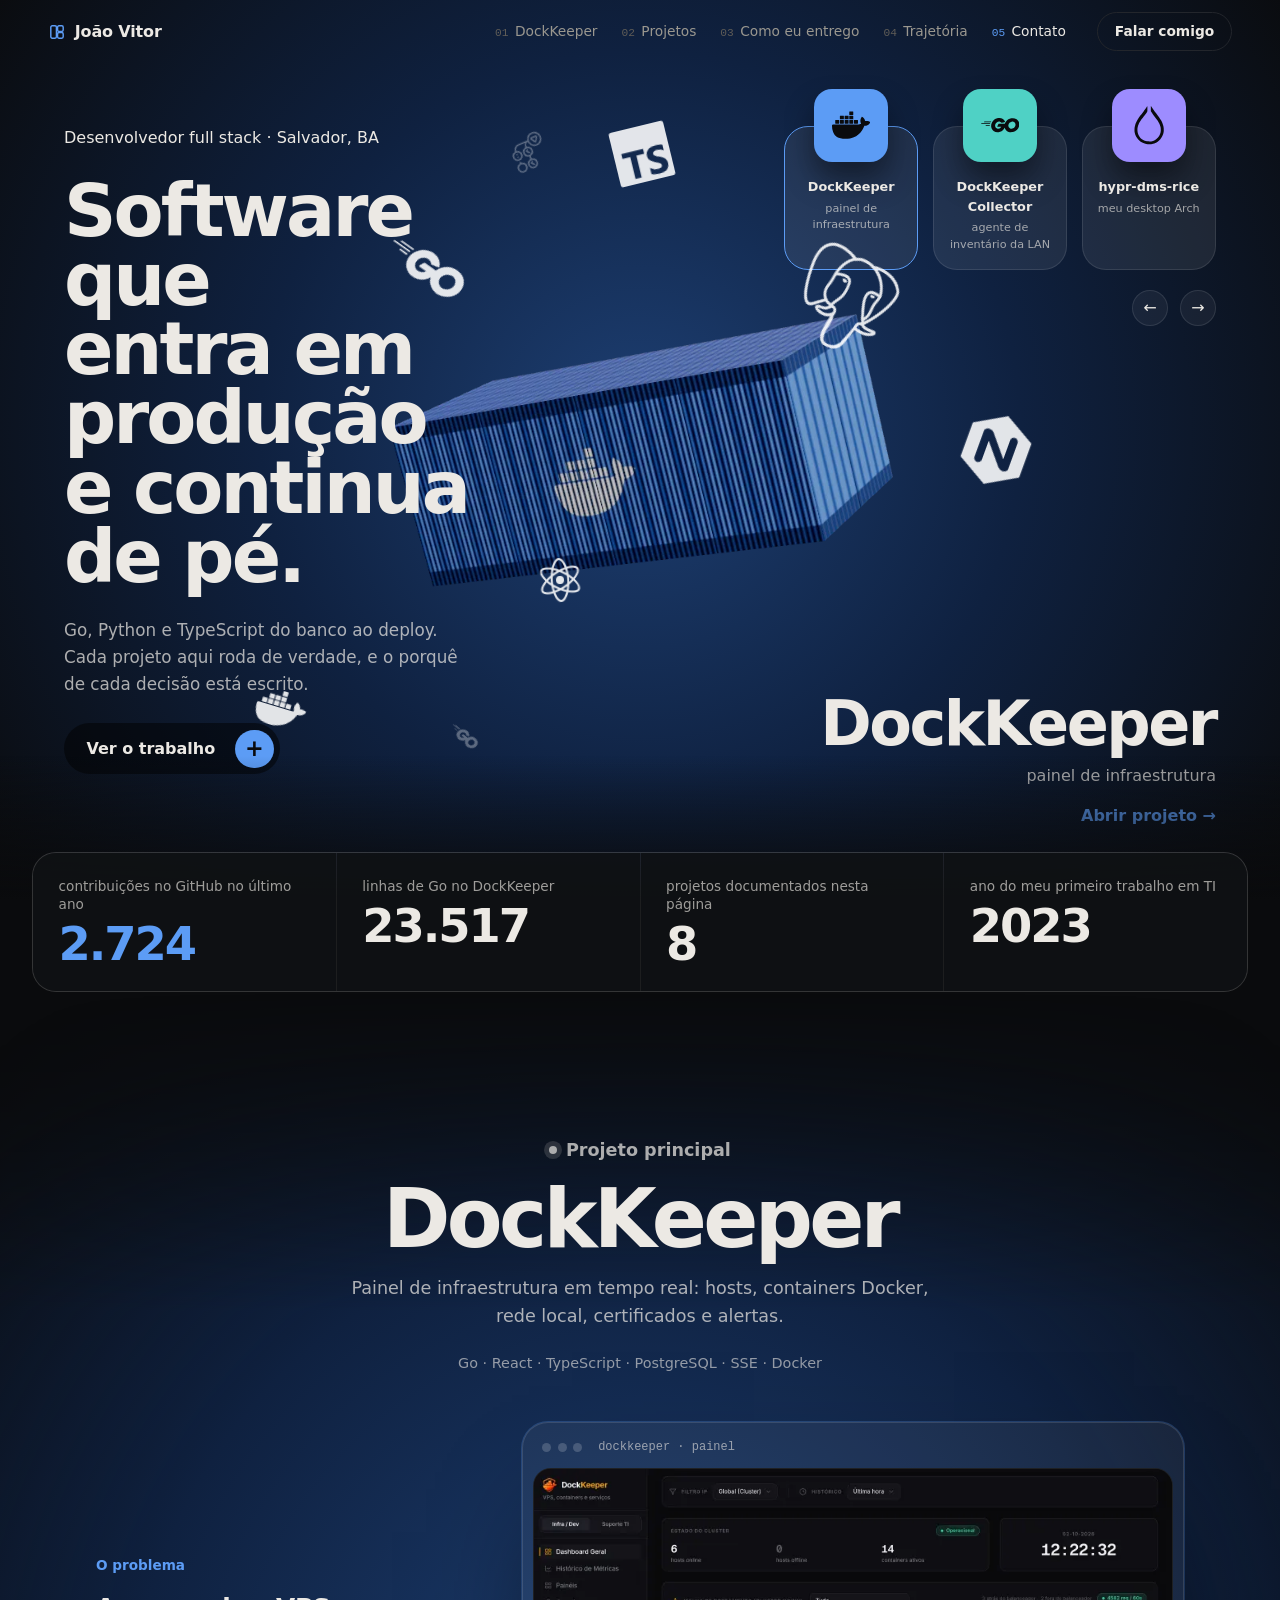
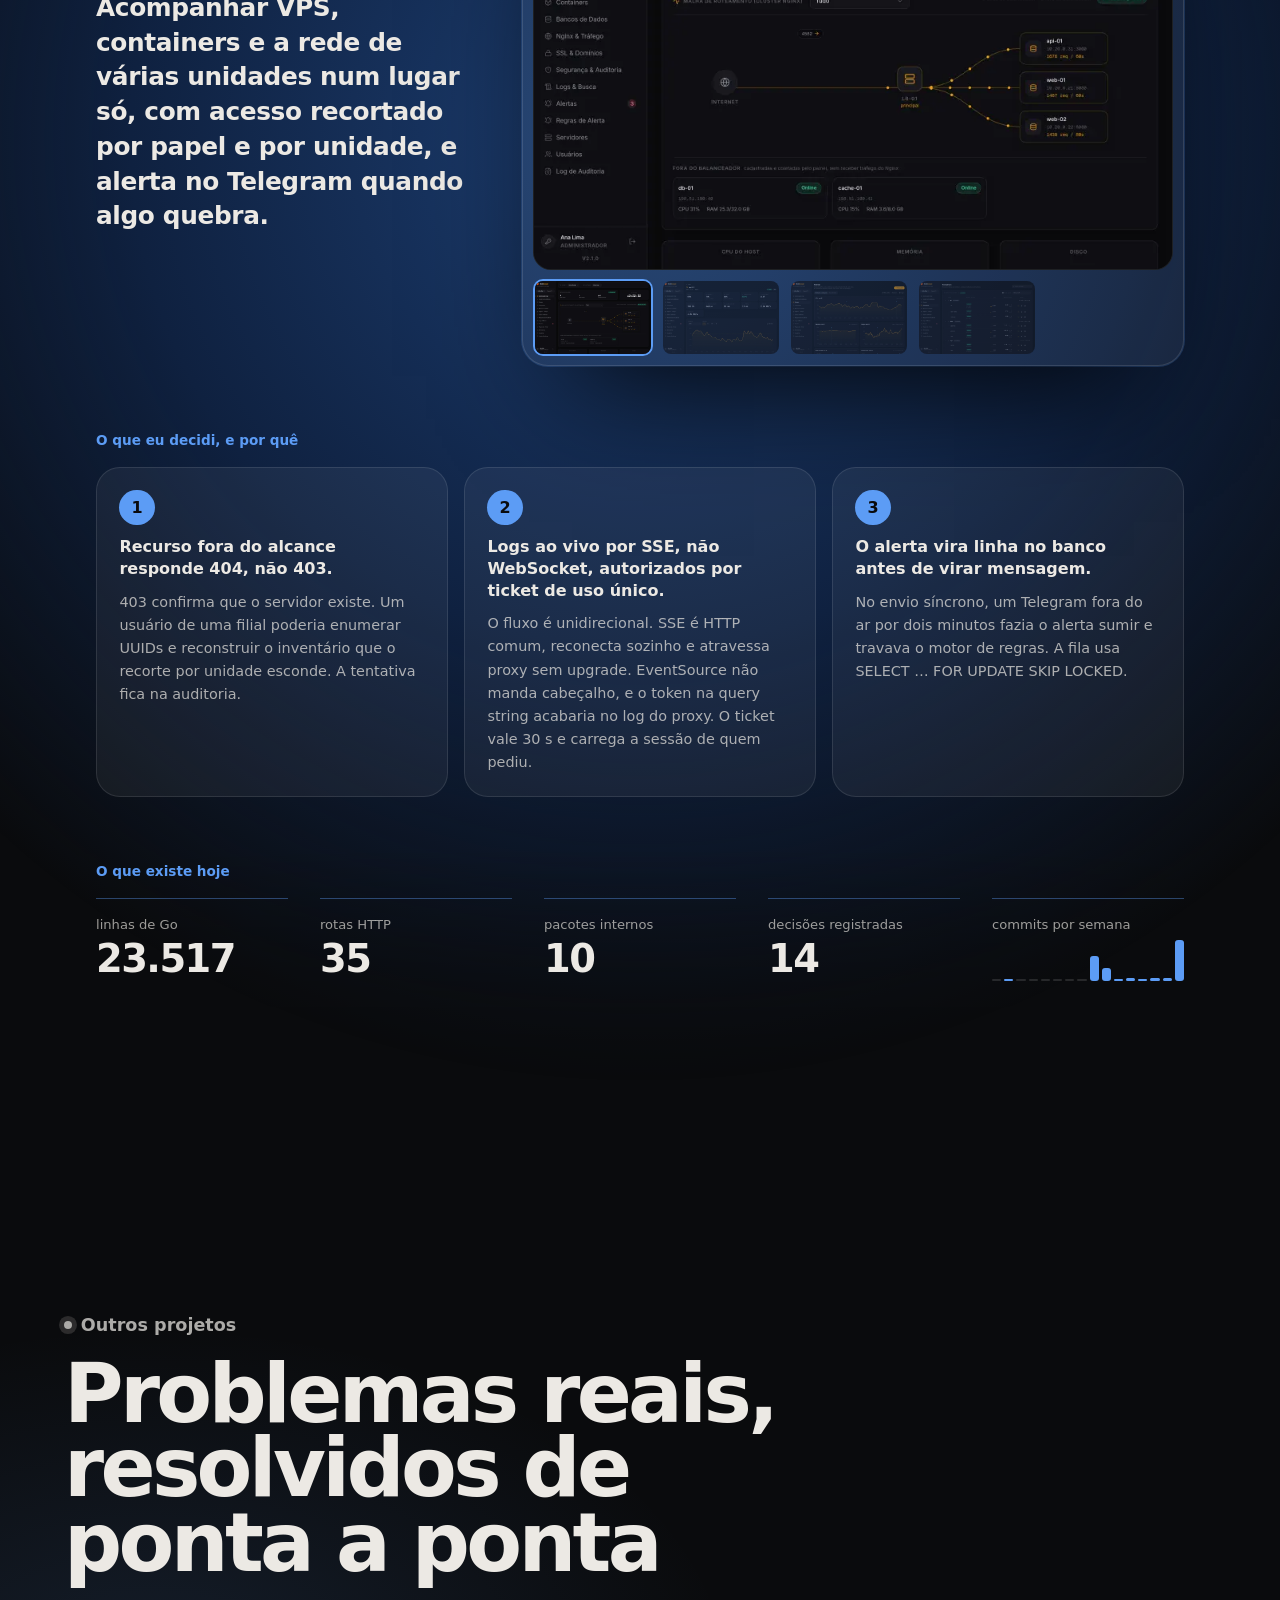
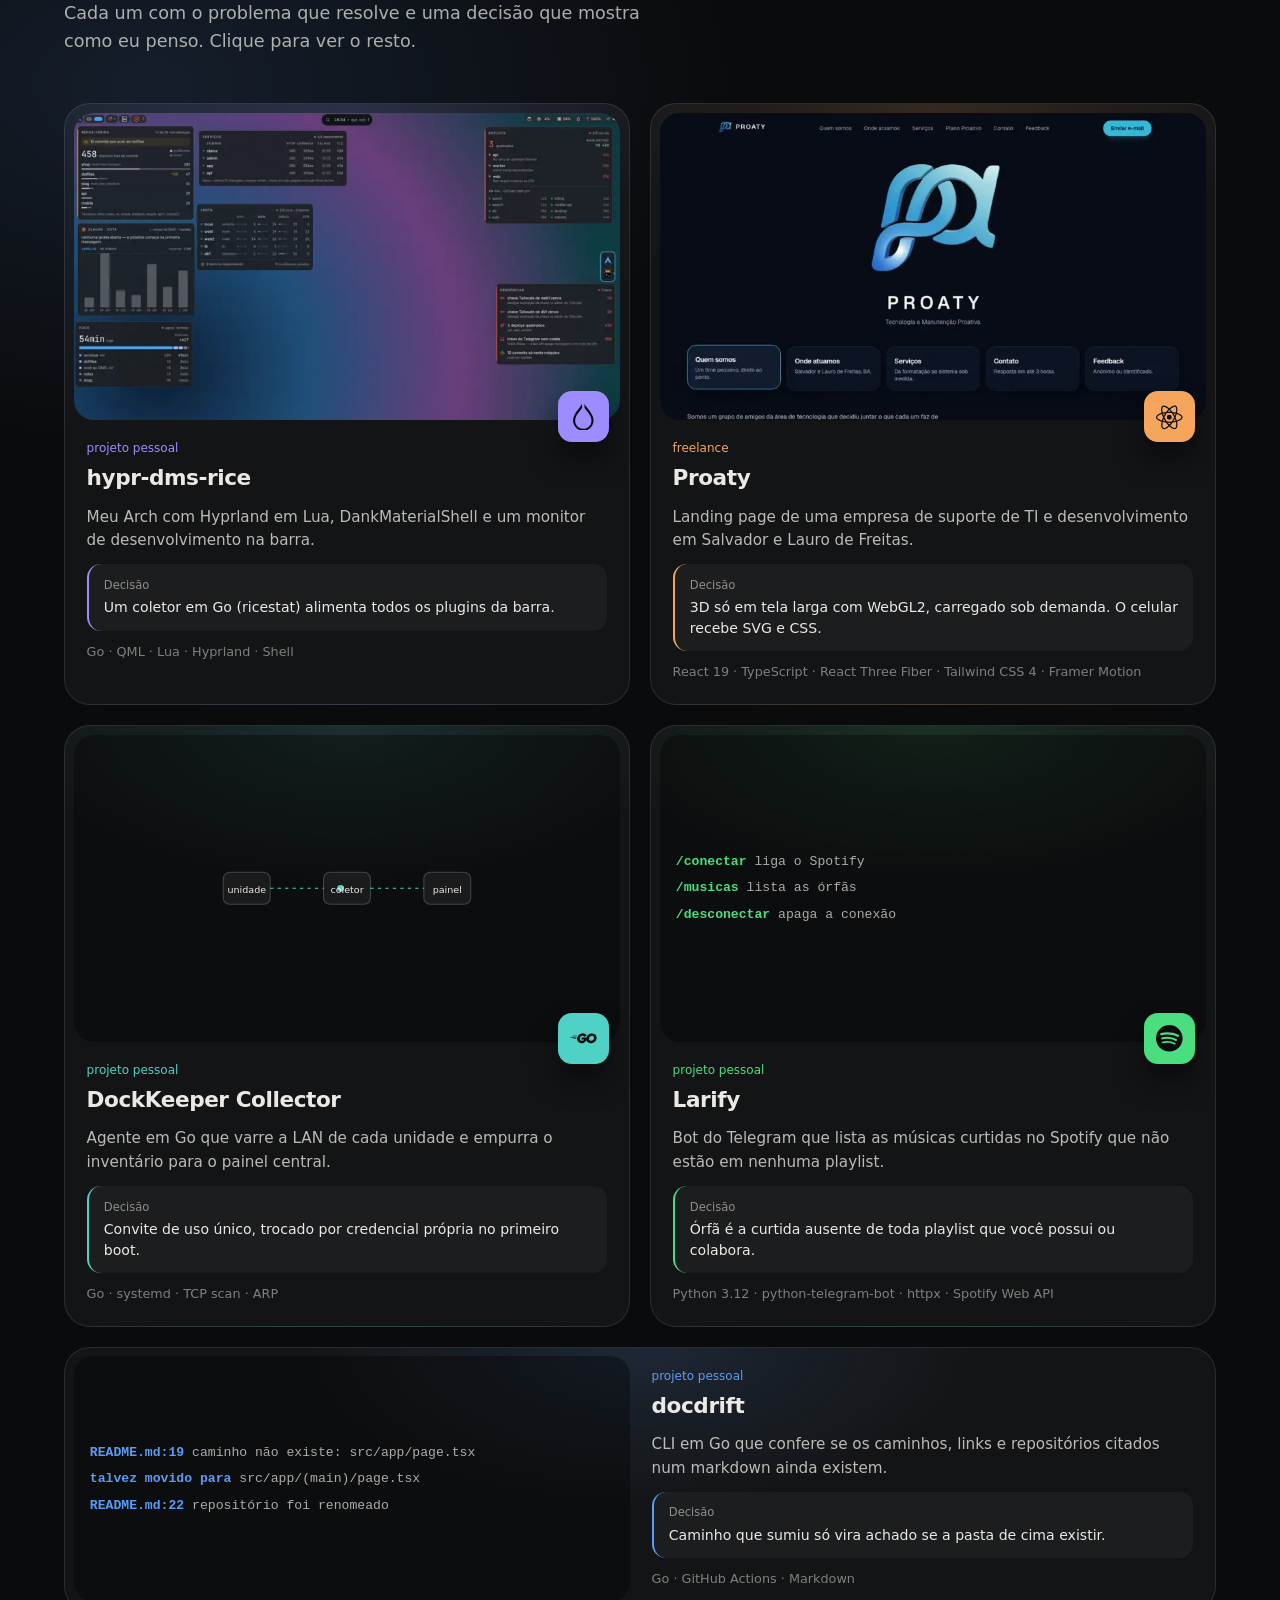
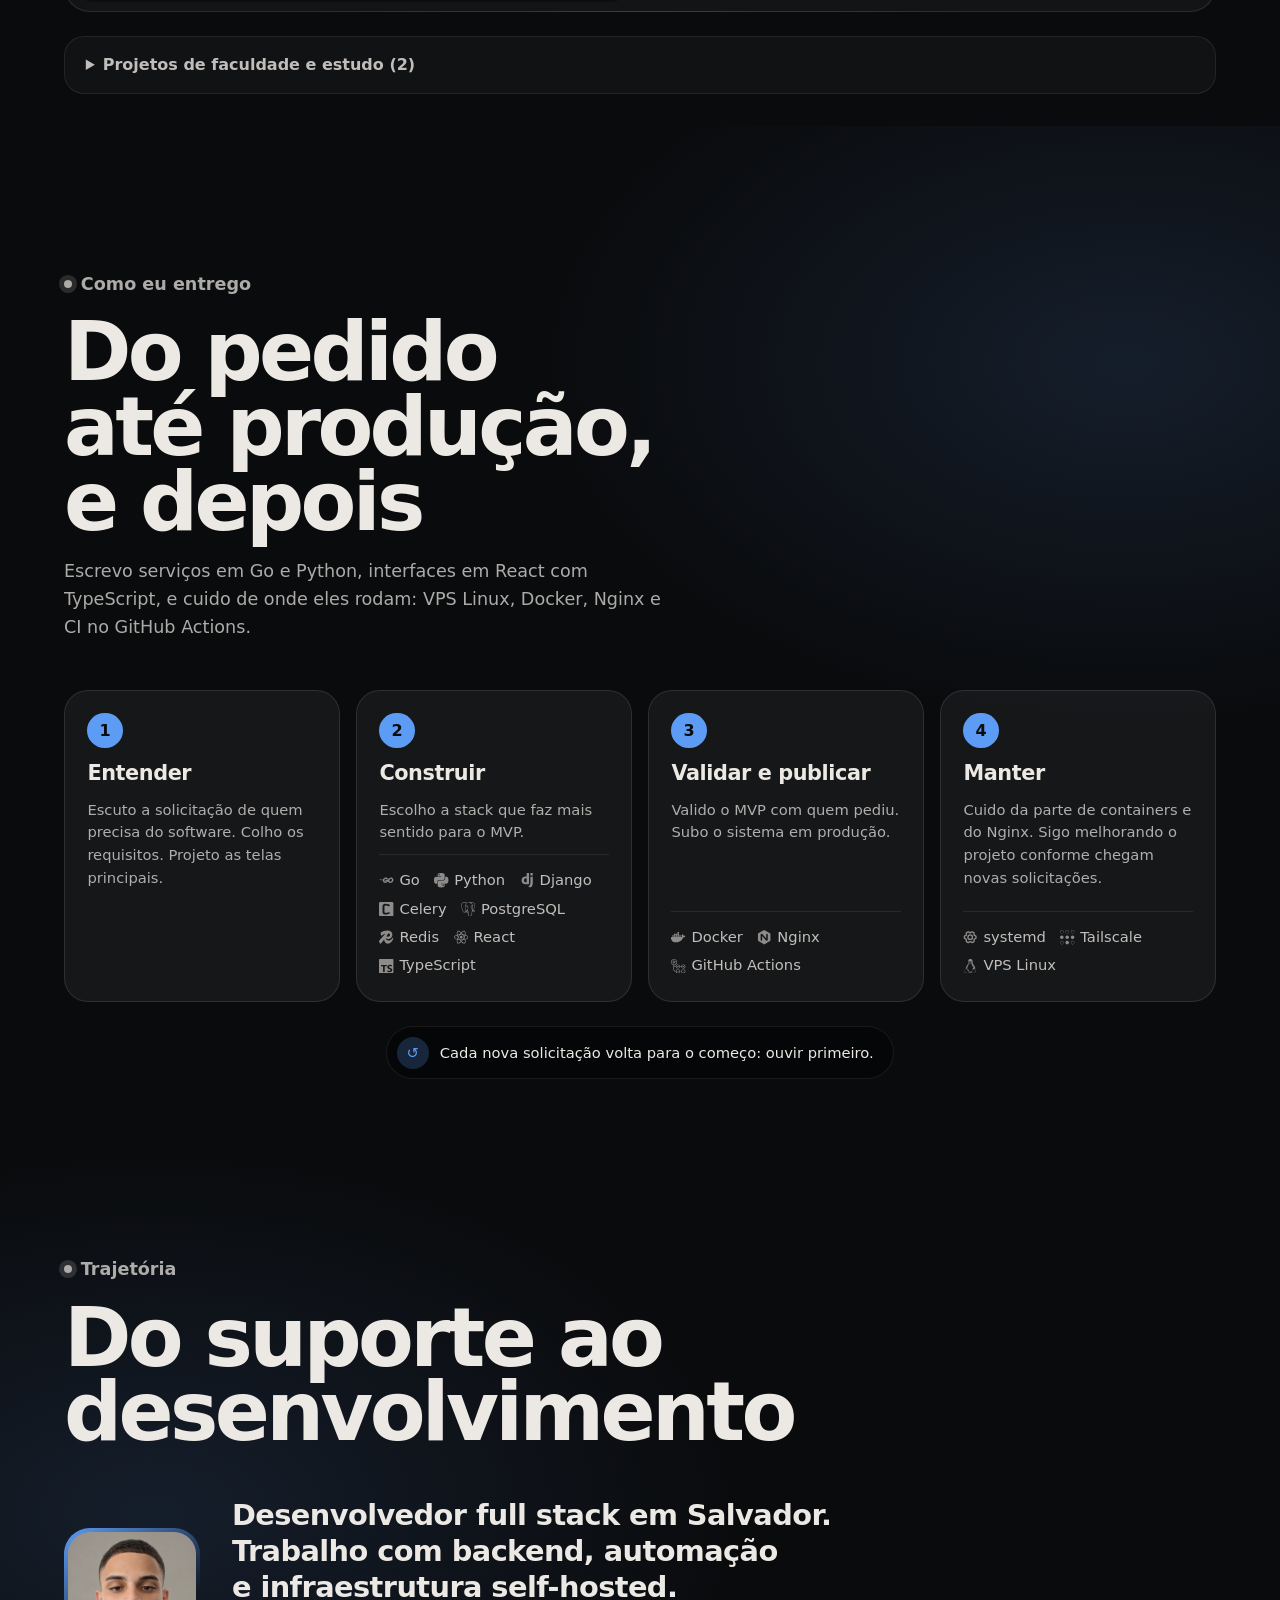
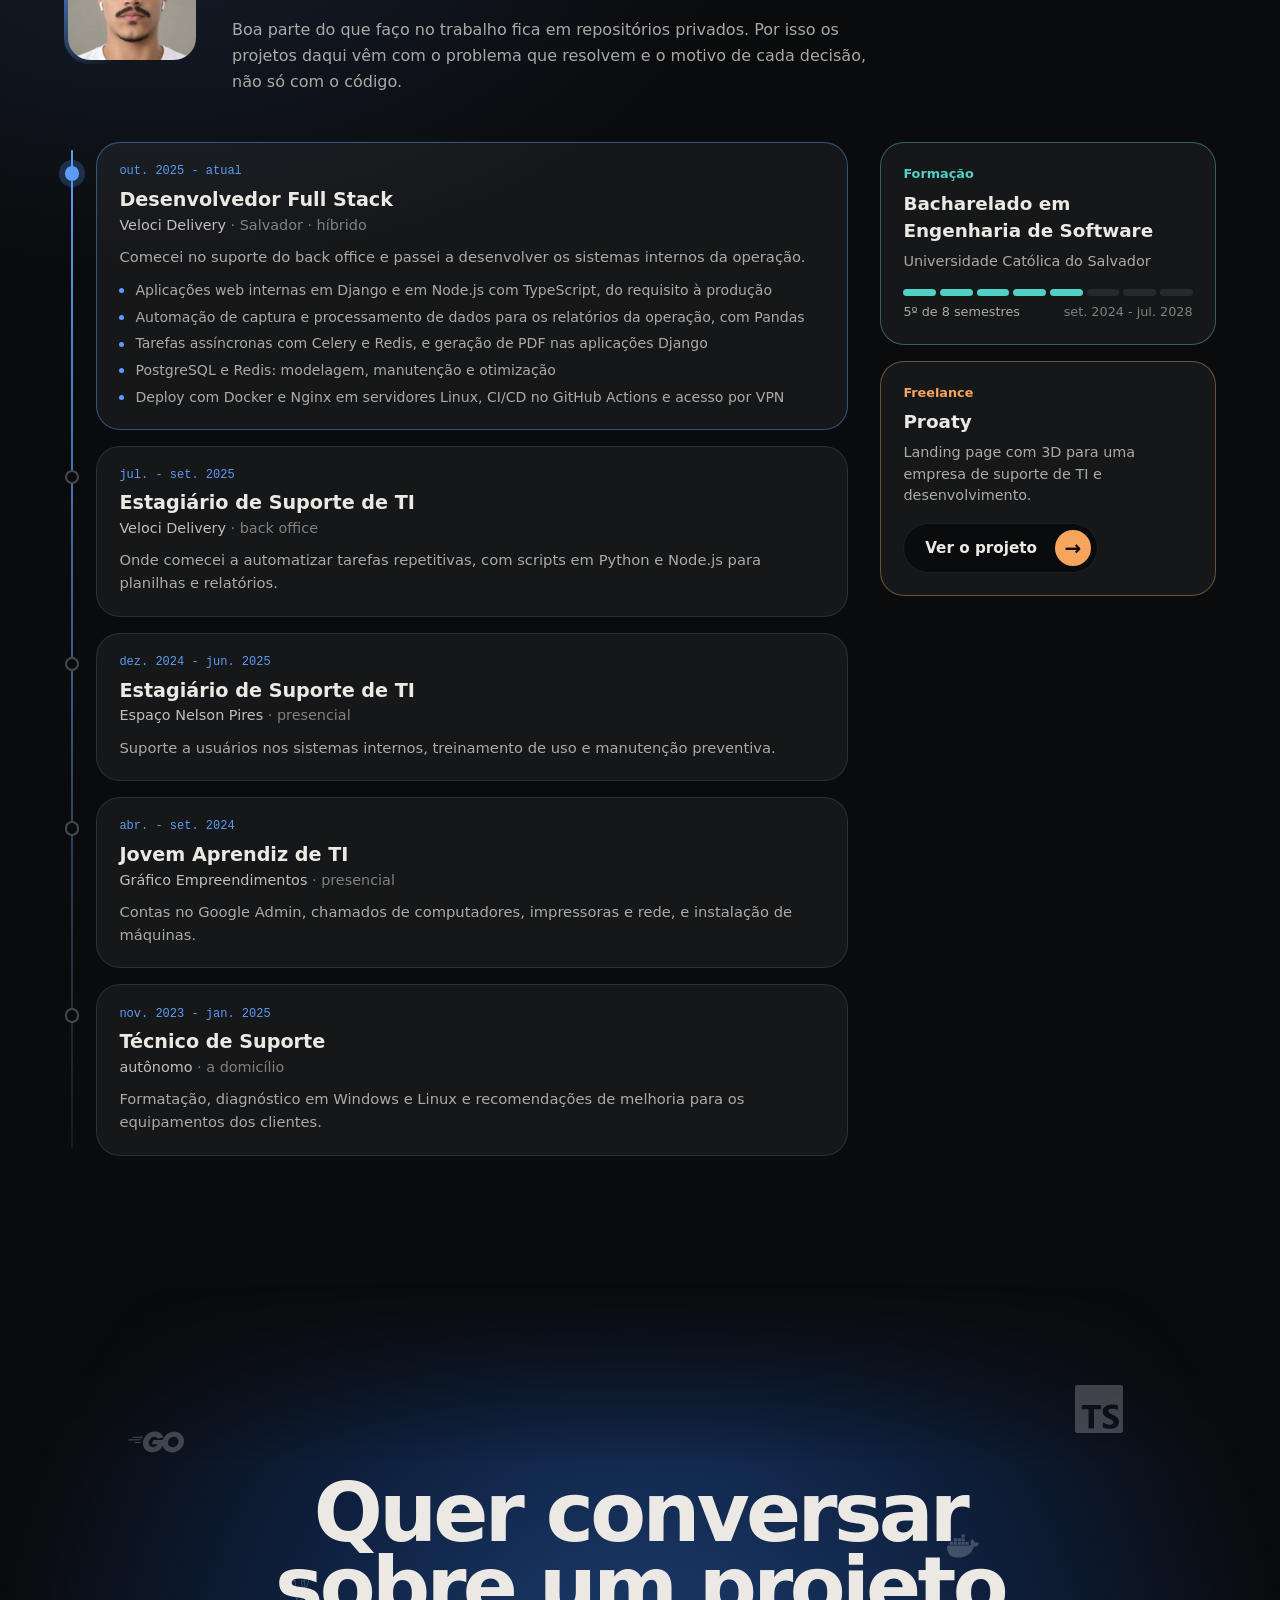
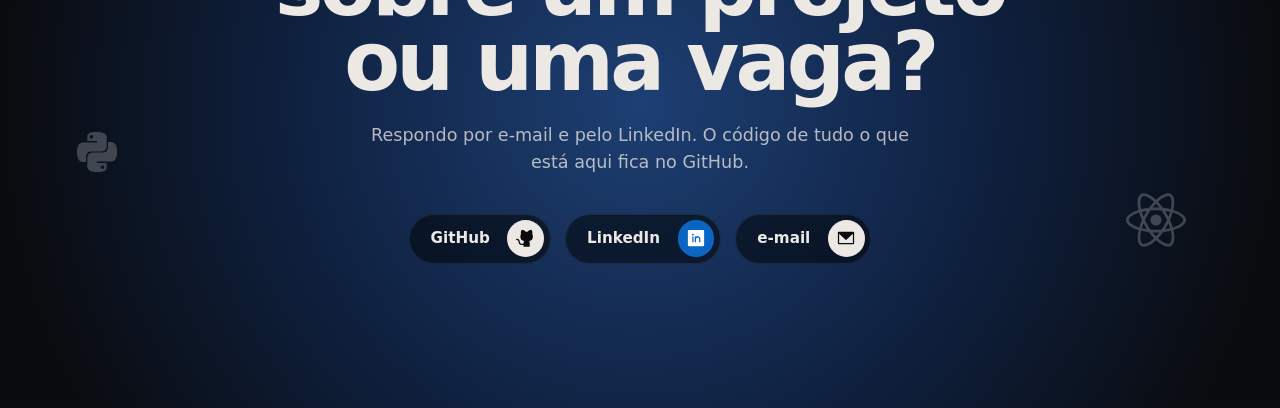
==== commit df00b543: "deploy c200c68" ====
--- a/index.html
+++ b/index.html
@@ -11,8 +11,8 @@
     <meta property="og:title" content="João Vitor · jvS0uzx" />
     <meta property="og:description" content="Projetos em Go, TypeScript e Python, com o problema que resolvem e o motivo de cada decisão." />
     <meta property="og:type" content="website" />
-    <script type="module" crossorigin src="/assets/index-DSoPE6HF.js"></script>
-    <link rel="stylesheet" crossorigin href="/assets/index-CBkr_hwu.css">
+    <script type="module" crossorigin src="/assets/index-Bu6QYN2R.js"></script>
+    <link rel="stylesheet" crossorigin href="/assets/index-DQ49cnzE.css">
   </head>
   <body>
     <div id="root"></div>
--- a/assets/index-DQ49cnzE.css
+++ b/assets/index-DQ49cnzE.css
@@ -0,0 +1,2 @@
+/*! tailwindcss v4.3.3 | MIT License | https://tailwindcss.com */
+@layer properties{@supports (((-webkit-hyphens:none)) and (not (margin-trim:inline))) or ((-moz-orient:inline) and (not (color:rgb(from red r g b)))){:root,:host{--bg-inner:#1d3f73;--bg-mid:#0f2140;--bg-outer:#0a0b0d;--tint:#5c9cf5;--tint-bg:#1d3f73;--tint-mid:#0f2140}*,:before,:after,::backdrop{--tw-rotate-x:initial;--tw-rotate-y:initial;--tw-rotate-z:initial;--tw-skew-x:initial;--tw-skew-y:initial;--tw-blur:initial;--tw-brightness:initial;--tw-contrast:initial;--tw-grayscale:initial;--tw-hue-rotate:initial;--tw-invert:initial;--tw-opacity:initial;--tw-saturate:initial;--tw-sepia:initial;--tw-drop-shadow:initial;--tw-drop-shadow-color:initial;--tw-drop-shadow-alpha:100%;--tw-drop-shadow-size:initial}}}@layer theme{:root,:host{--font-sans:"Schibsted Grotesk Variable", ui-sans-serif, system-ui, sans-serif;--font-mono:"JetBrains Mono Variable", ui-monospace, monospace;--ease-out:cubic-bezier(.23, 1, .32, 1);--default-font-family:var(--font-sans);--default-mono-font-family:var(--font-mono);--color-bg:#0a0b0d;--color-raised:#171a1f;--color-line:#23262c;--color-fg:#ece9e4;--color-muted:#9a978f;--color-faint:#5f5c57;--color-accent:#5c9cf5}}@layer base{*,:after,:before,::backdrop{box-sizing:border-box;border:0 solid;margin:0;padding:0}::file-selector-button{box-sizing:border-box;border:0 solid;margin:0;padding:0}html,:host{-webkit-text-size-adjust:100%;tab-size:4;line-height:1.5;font-family:var(--default-font-family,-apple-system, BlinkMacSystemFont, "Segoe UI", Roboto, "Helvetica Neue", "Noto Sans", Arial, sans-serif, "Apple Color Emoji", "Segoe UI Emoji", "Segoe UI Symbol", "Noto Color Emoji");font-feature-settings:var(--default-font-feature-settings,normal);font-variation-settings:var(--default-font-variation-settings,normal);-webkit-tap-highlight-color:transparent}hr{height:0;color:inherit;border-top-width:1px}abbr:where([title]){-webkit-text-decoration:underline dotted;text-decoration:underline dotted}h1,h2,h3,h4,h5,h6{font-size:inherit;font-weight:inherit}a{color:inherit;-webkit-text-decoration:inherit;-webkit-text-decoration:inherit;-webkit-text-decoration:inherit;-webkit-text-decoration:inherit;text-decoration:inherit}b,strong{font-weight:bolder}code,kbd,samp,pre{font-family:var(--default-mono-font-family,ui-monospace, SFMono-Regular, Menlo, Monaco, Consolas, "Liberation Mono", "Courier New", monospace);font-feature-settings:var(--default-mono-font-feature-settings,normal);font-variation-settings:var(--default-mono-font-variation-settings,normal);font-size:1em}small{font-size:80%}sub,sup{vertical-align:baseline;font-size:75%;line-height:0;position:relative}sub{bottom:-.25em}sup{top:-.5em}table{text-indent:0;border-color:inherit;border-collapse:collapse}:-moz-focusring:where(:not(iframe)){outline:auto}progress{vertical-align:baseline}summary{display:list-item}ol,ul,menu{list-style:none}img,svg,video,canvas,audio,iframe,embed,object{vertical-align:middle;display:block}img,video{max-width:100%;height:auto}button,input,select,optgroup,textarea{font:inherit;font-feature-settings:inherit;font-variation-settings:inherit;letter-spacing:inherit;color:inherit;opacity:1;background-color:#0000;border-radius:0}::file-selector-button{font:inherit;font-feature-settings:inherit;font-variation-settings:inherit;letter-spacing:inherit;color:inherit;opacity:1;background-color:#0000;border-radius:0}:where(select:is([multiple],[size])) optgroup{font-weight:bolder}:where(select:is([multiple],[size])) optgroup option{padding-inline-start:20px}::file-selector-button{margin-inline-end:4px}::placeholder{opacity:1}@supports (not ((-webkit-appearance:-apple-pay-button))) or (contain-intrinsic-size:1px){::placeholder{color:currentColor}@supports (color:color-mix(in lab, red, red)){::placeholder{color:color-mix(in oklab, currentcolor 50%, transparent)}}}textarea{resize:vertical}::-webkit-search-decoration{-webkit-appearance:none}::-webkit-date-and-time-value{min-height:1lh;text-align:inherit}::-webkit-datetime-edit{display:inline-flex}::-webkit-datetime-edit-fields-wrapper{padding:0}::-webkit-datetime-edit{padding-block:0}::-webkit-datetime-edit-year-field{padding-block:0}::-webkit-datetime-edit-month-field{padding-block:0}::-webkit-datetime-edit-day-field{padding-block:0}::-webkit-datetime-edit-hour-field{padding-block:0}::-webkit-datetime-edit-minute-field{padding-block:0}::-webkit-datetime-edit-second-field{padding-block:0}::-webkit-datetime-edit-millisecond-field{padding-block:0}::-webkit-datetime-edit-meridiem-field{padding-block:0}::-webkit-calendar-picker-indicator{line-height:1}:-moz-ui-invalid{box-shadow:none}button,input:where([type=button],[type=reset],[type=submit]){appearance:button}::file-selector-button{appearance:button}::-webkit-inner-spin-button{height:auto}::-webkit-outer-spin-button{height:auto}[hidden]:where(:not([hidden=until-found])){display:none!important}:root{--gutter:clamp(1.15rem, 5vw, 3rem)}html{background:var(--color-bg);color:var(--color-fg);font-family:var(--font-sans);-webkit-font-smoothing:antialiased;text-rendering:optimizelegibility}::selection{background:var(--color-accent);color:var(--color-bg)}:focus-visible{outline:2px solid var(--color-accent);outline-offset:2px}kbd{font-family:var(--font-mono);border:1px solid var(--color-line);background:var(--color-raised);border-bottom-width:2px;border-radius:4px;padding:.05em .4em;font-size:.8em}}@layer components{.inspect-host{container-type:inline-size}.inspect{grid-template-columns:minmax(0,1fr);gap:2.5rem;display:grid}@container (width>=46rem){.inspect{grid-template-columns:minmax(0,1fr) minmax(0,1.1fr);gap:3.5rem}}.inspect-title{letter-spacing:-.025em;text-wrap:balance;font-size:clamp(1.6rem,1.2rem + 2.2cqi,2.4rem);font-weight:750;line-height:1.05}.inspect-pitch{text-wrap:pretty;max-width:38rem;margin-top:.9rem;font-size:1.15rem;line-height:1.5}.inspect-problem{color:var(--color-muted);text-wrap:pretty;max-width:38rem;margin-top:1.1rem;line-height:1.65}.inspect-problem strong{color:var(--color-fg);font-weight:600}.inspect-facts{grid-template-columns:repeat(auto-fit,minmax(9.5rem,1fr));gap:1.25rem 1.5rem;max-width:38rem;margin-top:1.75rem;display:grid}.inspect-facts div{flex-direction:column-reverse;gap:.15rem;display:flex}.inspect-facts dd{letter-spacing:-.02em;font-variant-numeric:lining-nums;font-size:1.7rem;font-weight:650}.inspect-facts dt{color:var(--color-muted);font-size:.85rem}.inspect-stack{color:var(--color-muted);margin-top:1.5rem;font-size:.95rem}.inspect-links{flex-wrap:wrap;gap:.4rem 1.4rem;margin-top:.6rem;display:flex}.inspect-links a,.text-link{color:var(--color-fg);font-weight:500;-webkit-text-decoration:underline #5c9cf5b3;text-decoration:underline #5c9cf5b3}@supports (color:color-mix(in lab, red, red)){.inspect-links a,.text-link{-webkit-text-decoration-color:color-mix(in srgb, var(--color-accent) 70%, transparent);-webkit-text-decoration-color:color-mix(in srgb, var(--color-accent) 70%, transparent);-webkit-text-decoration-color:color-mix(in srgb, var(--color-accent) 70%, transparent);text-decoration-color:color-mix(in srgb, var(--color-accent) 70%, transparent)}}.inspect-links a,.text-link{text-underline-offset:4px;text-decoration-thickness:1.5px;transition:text-decoration-color .16s}@media (hover:hover){.inspect-links a:hover,.text-link:hover{-webkit-text-decoration-color:var(--color-fg);-webkit-text-decoration-color:var(--color-fg);-webkit-text-decoration-color:var(--color-fg);text-decoration-color:var(--color-fg)}}.inspect-side img{border:1px solid var(--color-line);border-radius:6px;width:100%;height:auto;margin-bottom:2rem}.inspect-sub{font-size:1.05rem;font-weight:650}.inspect-decisions{gap:1.35rem;margin-top:1rem;display:grid}.inspect-decisions li{border-left:2px solid var(--color-line);padding-left:1rem}.inspect-decisions .what{text-wrap:pretty;font-weight:550;line-height:1.4}.inspect-decisions .why{color:var(--color-muted);text-wrap:pretty;margin-top:.3rem;font-size:.95rem;line-height:1.6}.stage{isolation:isolate;background:radial-gradient(circle at 50% 48%, var(--bg-inner) 0%, var(--bg-mid) 48%, var(--bg-outer) 100%);min-height:100svh;transition:--bg-inner 1.5s cubic-bezier(.45,0,.55,1),--bg-mid 1.5s cubic-bezier(.45,0,.55,1),--bg-outer 1.5s cubic-bezier(.45,0,.55,1);display:flex;position:relative;overflow:hidden}.stage:after{content:"";background:linear-gradient(to bottom, transparent, var(--color-bg));pointer-events:none;z-index:3;height:9rem;position:absolute;inset:auto 0 0}.stage-canvas{z-index:1;pointer-events:none;opacity:0;width:100%;height:100%;transition:opacity 1.5s ease-out .3s;position:absolute;inset:0}.stage-canvas[data-ready]{opacity:1}.stage-float{pointer-events:none;transition:transform .1s ease-out;position:absolute;inset:0}.stage-float-bg{z-index:0}.stage-float-fg{z-index:4}.stage-logo{color:#fff;will-change:transform;place-items:center;display:grid;position:absolute}.stage-logo svg{fill:currentColor;opacity:.88;filter:drop-shadow(0 10px 20px #00000059);width:100%;height:100%}.stage-float-bg .stage-logo svg{opacity:.32;filter:blur(1px)}.stage-still{z-index:-1;pointer-events:none;place-items:center;display:grid;position:absolute;inset:0}.stage-still img{width:min(57svh,40rem);height:auto;animation:.7s cubic-bezier(.34,1.56,.64,1) stage-in}@keyframes stage-in{0%{opacity:0;transform:scale(.82)rotate(-8deg)}}[data-lite] .stage{transition:none}[data-lite] .stage-logo svg{filter:none}[data-lite] .stage-card{-webkit-backdrop-filter:none;backdrop-filter:none;background:#ffffff14}.bubbles{z-index:0;pointer-events:none;position:absolute;inset:0;overflow:hidden}.bubble{background:radial-gradient(circle at 32% 30%,#ffffff80,#ffffff0a 60%);border:1px solid #ffffff8c;border-radius:50%;animation:linear infinite rise;position:absolute;bottom:-50px}@keyframes rise{0%{opacity:0;transform:translate(0)rotate(0)}10%,90%{opacity:var(--o,.4)}to{opacity:0;transform:translate(30px,-110vh)rotate(360deg)}}.stage-grid{z-index:2;pointer-events:none;flex:1;justify-content:space-between;gap:2rem;width:100%;display:flex;position:relative;padding-top:clamp(6rem,14vh,8.5rem)!important;padding-bottom:clamp(3rem,8vh,5rem)!important}.stage-grid button{pointer-events:auto}.stage-left{flex-direction:column;gap:1.6rem;max-width:30rem;display:flex}.stage-title{letter-spacing:-.04em;text-wrap:balance;font-size:clamp(2.4rem,1.2rem + 4.2vw,4.6rem);font-weight:700;line-height:.95}.stage-lede{color:#ece9e4b8;max-width:26rem;font-size:1.05rem;line-height:1.6}.stage-cta{background:#00000080;border-radius:100px;align-items:center;gap:1.25rem;width:fit-content;padding:.4rem .4rem .4rem 1.4rem;font-weight:700;transition:background-color .3s,transform .3s;display:inline-flex}.stage-cta span{background:var(--tint);color:#0a0b0d;border-radius:50%;place-items:center;width:2.4rem;height:2.4rem;padding-bottom:2px;font-size:1.4rem;font-weight:900;line-height:1;transition:background-color 1.5s;display:grid}.stage-right{text-align:right;flex-direction:column;justify-content:space-between;align-items:flex-end;gap:2rem;display:flex}.stage-carousel{flex-direction:column;align-items:flex-end;gap:1.25rem;display:flex}.stage-cards-view{--card:8.4rem;--gap:.9rem;width:calc(var(--card) * 3 + var(--gap) * 2);margin-top:-3.2rem;padding-top:3.2rem;overflow:hidden}.stage-cards{gap:var(--gap);transform:translateX(calc((var(--card) + var(--gap)) * var(--offset) * -1));transition:transform .6s var(--ease-out);display:flex}.stage-card{flex:0 0 var(--card);-webkit-backdrop-filter:blur(10px);backdrop-filter:blur(10px);text-align:center;cursor:pointer;background:#ffffff0d;border:1px solid #ffffff1a;border-radius:24px;flex-direction:column;align-items:center;gap:.25rem;padding:0 .8rem 1rem;transition:background-color .4s cubic-bezier(.175,.885,.32,1.275),border-color .4s cubic-bezier(.175,.885,.32,1.275);display:flex}.stage-card[aria-pressed=true]{border-color:var(--tint)}.stage-card-art{background:var(--tint);color:#0a0b0d;border-radius:18px;place-items:center;width:4.6rem;height:4.6rem;margin:-2.4rem 0 .7rem;transition:transform .5s cubic-bezier(.34,1.56,.64,1);display:grid;box-shadow:0 18px 30px #00000073}.stage-card-art svg{fill:currentColor;width:52%;height:52%}.stage-card-name{font-size:.8rem;font-weight:600}.stage-card-kind{color:#ece9e4a6;font-size:.7rem}.stage-arrows{gap:.75rem;display:flex}.stage-arrows button{background:#ffffff0d;border:1px solid #ffffff1a;border-radius:50%;place-items:center;width:2.25rem;height:2.25rem;transition:background-color .3s;display:grid}@media (hover:hover) and (pointer:fine){.stage-cta:hover{background:#000000b3;transform:translateY(-3px)}.stage-card:hover{background:#ffffff1f;border-color:#fff6}.stage-card[aria-pressed=true]:hover{border-color:var(--tint)}.stage-card:hover .stage-card-art{transform:translateY(-14px)rotate(-12deg)scale(1.1)}.stage-arrows button:hover{background:#ffffff1a}}.stage-card:active .stage-card-art{transform:scale(.94)}.stage-side-title{letter-spacing:-.04em;font-size:clamp(2.2rem,1rem + 3.6vw,4rem);font-weight:700;line-height:.95}.stage-side-pitch{color:#ece9e4b8;margin-top:.6rem}.stage-side-open{color:var(--tint);margin-top:1rem;font-weight:600;transition:color 1.5s}@media (width<=999px){.stage-grid{flex-direction:column;justify-content:flex-start;gap:0}.stage-left{max-width:none}.stage-right{text-align:left;align-items:stretch;margin-top:44svh}[data-lite] .stage-right{margin-top:0}.stage-still{margin:1.5rem 0 2.5rem;position:static}.stage-still img{width:min(100%,30rem)}.stage-carousel{align-items:flex-start}.stage-cards-view{--card:min(7.2rem, calc((100vw - 2rem - 2 * var(--gap)) / 3));max-width:100%}.stage-card{padding-inline:.5rem}.stage-card-art{width:min(4.6rem, calc(var(--card) - 1.2rem));height:min(4.6rem, calc(var(--card) - 1.2rem))}.stage-float{display:none}}@media (prefers-reduced-motion:reduce){.stage,.stage-cards,.stage-canvas{transition:none}}:root{transition:--tint 1.5s cubic-bezier(.45,0,.55,1),--tint-bg 1.5s cubic-bezier(.45,0,.55,1),--tint-mid 1.5s cubic-bezier(.45,0,.55,1)}.glass{background:#ffffff0d;border:1px solid #ffffff1a;border-radius:24px;position:relative}.display{letter-spacing:-.045em;text-wrap:balance;font-size:clamp(2.6rem,1.4rem + 4.6vw,5.6rem);font-weight:750;line-height:.92}.pill{background:#00000080;border:1px solid #ffffff14;border-radius:100px;align-items:center;gap:1.1rem;width:fit-content;padding:.35rem .35rem .35rem 1.3rem;font-size:.95rem;font-weight:700;transition:background-color .3s,transform .3s;display:inline-flex}.pill>span{background:var(--tint);color:#0a0b0d;border-radius:50%;place-items:center;width:2.3rem;height:2.3rem;padding-bottom:1px;font-size:1.25rem;font-weight:900;line-height:1;display:grid}.pill:active{transform:scale(.97)}.text-link{color:var(--tint);font-weight:600}.art,.card-art{background:var(--tint);color:#0a0b0d;border-radius:16px;place-items:center;width:3.6rem;height:3.6rem;transition:transform .5s cubic-bezier(.34,1.56,.64,1);display:grid;box-shadow:0 16px 28px #00000073}.art svg,.card-art svg{fill:currentColor;width:52%;height:52%}[data-tilt]{transform:perspective(1000px) rotateX(var(--rx,0deg)) rotateY(var(--ry,0deg));transition:transform .6s var(--ease-out)}[data-tilt]:hover{transition-duration:.15s}[data-tilt]:after{content:"";border-radius:inherit;background:radial-gradient(22rem circle at var(--mx,50%) var(--my,0%), var(--tint), transparent 70%);position:absolute;inset:0}@supports (color:color-mix(in lab, red, red)){[data-tilt]:after{background:radial-gradient(22rem circle at var(--mx,50%) var(--my,0%), color-mix(in srgb, var(--tint) 16%, transparent), transparent 70%)}}[data-tilt]:after{opacity:0;pointer-events:none;transition:opacity .4s}[data-motion] [data-reveal]{opacity:0;transition:opacity .8s var(--ease-out), translate .8s var(--ease-out), transform .6s var(--ease-out);transition-delay:calc(var(--i,0) * 70ms);translate:0 28px}[data-motion] [data-reveal][data-in]{opacity:1;translate:0}@media (hover:hover) and (pointer:fine){.pill:hover{background:#000000b3;transform:translateY(-3px)}[data-tilt]:hover:after{opacity:1}[data-tilt]:hover .art,.card:hover .card-art{transform:translateY(-10px)rotate(-12deg)scale(1.1)}}.field{z-index:0;pointer-events:none;transition:transform .1s ease-out;position:absolute;inset:0}.field-logo{color:#fff;will-change:transform;position:absolute}.field-logo svg{fill:currentColor;opacity:.22;width:100%;height:100%}.sec{isolation:isolate;padding:clamp(4.5rem,14vh,9rem) 0 2rem;position:relative}@media (width<=719px){.sec{padding-top:4rem}.spot{padding-bottom:3rem}.sec-head{margin-bottom:2rem}.finale{margin-top:3rem}.field{display:none}}.sec>.wrap{z-index:1;position:relative}.sec:before{content:"";z-index:-1;pointer-events:none;background:radial-gradient(52rem 32rem at var(--gx,12%) 24%, var(--tint), transparent 70%);position:absolute;inset:0}@supports (color:color-mix(in lab, red, red)){.sec:before{background:radial-gradient(52rem 32rem at var(--gx,12%) 24%, color-mix(in srgb, var(--tint) 13%, transparent), transparent 70%)}}.sec[data-glow=right]{--gx:88%}.sec[data-glow=center]{--gx:50%}.sec-head{max-width:48rem;margin-bottom:3rem}.sec-head p{color:#ece9e4b8;text-wrap:pretty;max-width:38rem;margin-top:1.1rem;font-size:1.1rem;line-height:1.6}.spot,.finale{--fade:linear-gradient(to bottom, transparent, #000 18%, #000 82%, transparent)}.spot{margin-top:0;padding-bottom:6rem}.spot:before{background:radial-gradient(circle at 50% 42%, var(--tint-bg) 0%, var(--tint-mid) 42%, transparent 78%);-webkit-mask-image:var(--fade);-webkit-mask-image:var(--fade);-webkit-mask-image:var(--fade);mask-image:var(--fade)}.spot .sec-head{text-align:center;margin-inline:auto}.spot .sec-head p{margin-inline:auto}.spot-shot{max-width:62rem;box-shadow:0 60px 120px -50px #000000f2, 0 0 0 1px var(--tint);background:#ffffff0d;border:1px solid #ffffff1f;border-radius:26px;margin:0 auto;padding:.6rem}@supports (color:color-mix(in lab, red, red)){.spot-shot{box-shadow:0 60px 120px -50px #000000f2, 0 0 0 1px color-mix(in srgb, var(--tint) 25%, transparent)}}.browser-bar{color:#ece9e499;align-items:center;gap:.4rem;padding:.35rem .6rem .75rem;font-size:.75rem;display:flex}.browser-bar span{background:#ffffff2e;border-radius:50%;width:9px;height:9px}.browser-bar em{font-style:normal;font-family:var(--font-mono);margin-left:.6rem}.bars{align-items:flex-end;gap:3px;height:2.6rem;display:flex}.bars span{background:var(--tint);border-radius:3px;flex:1}.bars span[data-zero]{background:#ffffff1f}.spot-links{flex-wrap:wrap;justify-content:center;align-items:center;gap:1.5rem;margin-top:2.5rem;display:flex}.gal-frame{background:#0b0d10;border:1px solid #ffffff14;border-radius:18px;overflow:hidden}.gal-frame img{width:100%;height:auto;animation:.26s fade;display:block}@keyframes fade{0%{opacity:.2}}.gal-thumbs{gap:.5rem;margin-top:.6rem;display:flex;overflow-x:auto}.gal-thumbs button{opacity:.55;border:2px solid #0000;border-radius:10px;flex:none;width:6.5rem;transition:opacity .14s,border-color .14s;overflow:hidden}.gal-big .gal-thumbs button{width:7.5rem}.gal-thumbs button[aria-selected=true]{border-color:var(--tint);opacity:1}.gal-thumbs img{width:100%;height:auto;display:block}.kicker{color:var(--tint);align-items:center;gap:.55rem;margin-bottom:1.1rem;font-size:.85rem;font-weight:600;display:inline-flex}.kicker:before{content:"";background:currentColor;border-radius:50%;width:.5rem;height:.5rem;box-shadow:0 0 0 5px}@supports (color:color-mix(in lab, red, red)){.kicker:before{box-shadow:0 0 0 5px color-mix(in srgb, currentColor 20%, transparent)}}.numbers{z-index:4;margin-top:-3rem;position:relative}.numbers-row{background:#ffffff14;border:1px solid #ffffff1a;border-radius:24px;grid-template-columns:repeat(2,minmax(0,1fr));gap:1px;display:grid;overflow:hidden;padding:0!important}@media (width>=900px){.numbers-row{grid-template-columns:repeat(4,minmax(0,1fr))}}.numbers-row>div{background:#0c0e11d1;flex-direction:column-reverse;justify-content:flex-end;gap:.45rem;padding:1.5rem 1.6rem;display:flex}.numbers-row dd{letter-spacing:-.045em;font-size:clamp(2rem,1.3rem + 2vw,3.1rem);font-weight:750;line-height:1}.numbers-row>div:first-child dd{color:var(--tint)}.numbers-row dt{color:#ece9e4a6;font-size:.85rem;line-height:1.35}.case-stack{text-align:center;color:#ece9e499;margin:-1.6rem 0 3rem;font-size:.9rem}.case-label{color:var(--tint);margin-bottom:1rem;font-size:.85rem;font-weight:600}.case-row{grid-template-columns:minmax(0,1fr);align-items:center;gap:2rem;max-width:68rem;margin:0 auto;display:grid}@media (width>=1000px){.case-row{grid-template-columns:minmax(0,.8fr) minmax(0,1.4fr);gap:3rem}}.case-problem{letter-spacing:-.015em;text-wrap:pretty;font-size:clamp(1.2rem,1rem + .7vw,1.55rem);font-weight:550;line-height:1.4}.case-block{max-width:68rem;margin:4rem auto 0}.decisions{grid-template-columns:minmax(0,1fr);gap:1rem;display:grid}@media (width>=900px){.decisions{grid-template-columns:repeat(3,minmax(0,1fr))}}.decisions li{flex-direction:column;gap:.7rem;padding:1.4rem;display:flex}.decision-n{background:var(--tint);color:#0a0b0d;border-radius:50%;place-items:center;width:2.2rem;height:2.2rem;font-weight:800;display:grid}.decisions .what{font-weight:650;line-height:1.35}.decisions .why{color:#ece9e4b3;font-size:.9rem;line-height:1.6}.case-facts{grid-template-columns:repeat(2,minmax(0,1fr));gap:1.5rem 2rem;display:grid}@media (width>=900px){.case-facts{grid-template-columns:repeat(5,minmax(0,1fr))}}.case-facts>div{border-top:1px solid var(--tint);flex-direction:column-reverse;justify-content:flex-end;gap:.35rem;padding-top:1rem;display:flex}@supports (color:color-mix(in lab, red, red)){.case-facts>div{border-top:1px solid color-mix(in srgb, var(--tint) 40%, transparent)}}.case-facts dd{letter-spacing:-.04em;font-size:clamp(1.8rem,1.2rem + 1.5vw,2.5rem);font-weight:750;line-height:1}.case-facts dt{color:#ece9e4a6;font-size:.82rem}.spot-shot{max-width:none;margin:0}.study{background:#ffffff08;border:1px solid #ffffff14;border-radius:20px;margin-top:1.5rem}.study summary{cursor:pointer;color:#ece9e4cc;padding:1rem 1.3rem;font-weight:600}.study ul{padding:0 .6rem .6rem;display:grid}.study button{text-align:left;border-radius:12px;gap:.15rem 1rem;width:100%;padding:.8rem .7rem;transition:background-color .2s;display:grid}@media (width>=720px){.study button{grid-template-columns:12rem minmax(0,1fr) auto;align-items:baseline}}.study span{color:#ece9e4a6;font-size:.9rem}.study-stack{color:#ece9e473!important;font-size:.8rem!important}@media (hover:hover) and (pointer:fine){.study button:hover{background:#ffffff0d}}.me{flex-wrap:wrap;align-items:center;gap:1.5rem 2rem;margin-bottom:3rem;display:flex}.me>div{flex:22rem}.me-photo{aspect-ratio:1;background:linear-gradient(140deg, var(--tint), transparent 70%);border-radius:26px;flex:none;width:clamp(6rem,14vw,8.5rem);padding:4px}.me-photo img{object-fit:cover;border-radius:22px;width:100%;height:100%}.me-lead{letter-spacing:-.02em;text-wrap:balance;max-width:34ch;font-size:clamp(1.3rem,1rem + 1vw,1.8rem);font-weight:650;line-height:1.25}.me-body{color:#ece9e4b3;max-width:40rem;margin-top:.7rem;line-height:1.6}.bento{grid-template-columns:minmax(0,1fr);gap:1.25rem;display:grid}@media (width>=720px){.bento{grid-template-columns:repeat(2,minmax(0,1fr))}.bento>.card:last-child:nth-child(odd){flex-direction:row;grid-column:1/-1}.bento>.card:last-child:nth-child(odd) .card-thumb{aspect-ratio:auto;flex:0 0 calc(50% - 1.175rem);margin:.55rem 0 .55rem .55rem}.bento>.card:last-child:nth-child(odd) .card-body{flex:1;justify-content:center}}.card{background:radial-gradient(30rem 14rem at 50% 0%, var(--tint), transparent 70%), #ffffff0a;border:1px solid #ffffff1a;border-radius:26px;flex-direction:column;display:flex;position:relative}@supports (color:color-mix(in lab, red, red)){.card{background:radial-gradient(30rem 14rem at 50% 0%, color-mix(in srgb, var(--tint) 14%, transparent), transparent 70%), #ffffff0a}}.card-hit{z-index:2;border-radius:inherit;position:absolute;inset:0}.card-thumb{aspect-ratio:16/9;background:#00000059;border-radius:20px;margin:.55rem .55rem 0;overflow:hidden}.card-thumb img{object-fit:cover;object-position:top;width:100%;height:100%;transition:scale .8s var(--ease-out)}.card-thumb-draw{place-items:center;padding:1rem;display:grid}.card-cmds{font-family:var(--font-mono);color:#ece9e4b8;align-content:center;place-items:start;gap:.45rem;font-size:.82rem}.card-cmds b{color:var(--tint);font-weight:600}.card-body{flex-direction:column;gap:.7rem;padding:1.2rem 1.35rem 1.4rem;display:flex;position:relative}.card-art{border-radius:14px;width:3.2rem;height:3.2rem;position:absolute;top:-1.8rem;right:1.25rem}.card-role{color:var(--tint);font-size:.75rem}.card-body h3{letter-spacing:-.02em;margin-top:-.4rem;padding-right:3.6rem;font-size:1.35rem;font-weight:700}.card-body>p:not([class]){color:#ece9e4c7;font-size:.95rem;line-height:1.55}.card-pick{border-left:2px solid var(--tint);background:#ffffff0a;border-radius:14px;gap:.25rem;padding:.8rem .95rem;font-size:.88rem;line-height:1.45;display:grid}.card-pick span{color:#ece9e48c;font-size:.72rem}.card-stack{color:#ece9e480;font-size:.8rem}.card:focus-within{outline:2px solid var(--tint);outline-offset:3px}@media (hover:hover) and (pointer:fine){.card:hover{border-color:var(--tint)}@supports (color:color-mix(in lab, red, red)){.card:hover{border-color:color-mix(in srgb, var(--tint) 45%, transparent)}}.card:hover .card-thumb img{scale:1.05}}.flow{width:100%;max-width:16rem;height:auto}.flow rect{fill:#ffffff0f;stroke:#fff3}.flow text{fill:var(--color-fg);text-anchor:middle;font-size:9px}.flow-line{stroke:var(--tint);stroke-dasharray:3 4}.flow-dot{fill:var(--tint)}.stages{grid-template-columns:minmax(0,1fr);gap:1rem;display:grid}@media (width>=720px){.stages{grid-template-columns:repeat(2,minmax(0,1fr))}}@media (width>=1100px){.stages{grid-template-columns:repeat(4,minmax(0,1fr))}}.stages li{flex-direction:column;gap:.6rem;padding:1.4rem 1.4rem 1.5rem;display:flex}.stages h3{letter-spacing:-.02em;font-size:1.3rem;font-weight:700}.stages p{color:#ece9e4b8;font-size:.92rem;line-height:1.55}.stage-tools{border-top:1px solid #ffffff14;flex-wrap:wrap;gap:.35rem .9rem;margin-top:auto;padding-top:.9rem;font-size:.82rem;display:flex;color:#ece9e4cc!important}.stage-tools span{align-items:center;gap:.35rem;display:inline-flex}.stage-tools svg{fill:currentColor;opacity:.7;width:.9rem;height:.9rem}.steps-loop{background:#00000073;border:1px solid #ffffff14;border-radius:100px;align-items:center;gap:.7rem;width:fit-content;margin:1.5rem auto 0;padding:.6rem 1.2rem .6rem .6rem;font-size:.92rem;display:flex}.steps-loop span{background:var(--tint);border-radius:50%;place-items:center;width:2rem;height:2rem;display:grid}@supports (color:color-mix(in lab, red, red)){.steps-loop span{background:color-mix(in srgb, var(--tint) 22%, transparent)}}.steps-loop span{color:var(--tint)}.career{grid-template-columns:minmax(0,1fr);gap:2rem;display:grid}@media (width>=1000px){.career{grid-template-columns:minmax(0,1fr) 21rem;align-items:start}}.timeline{gap:1rem;padding-left:2rem;display:grid;position:relative}.timeline:before{content:"";background:linear-gradient(to bottom, var(--tint), #ffffff0f);border-radius:2px;width:2px;position:absolute;top:.5rem;bottom:.5rem;left:.45rem}.timeline>li{position:relative}.timeline>li:before{content:"";background:var(--color-bg);border:2px solid #ffffff40;border-radius:50%;width:.9rem;height:.9rem;position:absolute;top:1.5rem;left:-1.95rem}.timeline>li[data-now]:before{background:var(--tint);border-color:var(--tint);box-shadow:0 0 0 6px var(--tint)}@supports (color:color-mix(in lab, red, red)){.timeline>li[data-now]:before{box-shadow:0 0 0 6px color-mix(in srgb, var(--tint) 22%, transparent)}}.timeline .glass{padding:1.2rem 1.4rem 1.3rem}.timeline>li[data-now] .glass{border-color:var(--tint)}@supports (color:color-mix(in lab, red, red)){.timeline>li[data-now] .glass{border-color:color-mix(in srgb, var(--tint) 45%, transparent)}}.tl-period{font-family:var(--font-mono);color:var(--tint);font-size:.75rem}.timeline h3{margin-top:.35rem;font-size:1.2rem;font-weight:700}.tl-where{color:#ece9e4cc;font-size:.9rem}.tl-where span{color:#ece9e480}.tl-line{color:#ece9e4b3;margin-top:.6rem;font-size:.92rem;line-height:1.55}.tl-points{color:#ece9e4b3;gap:.35rem;margin-top:.7rem;font-size:.88rem;display:grid}.tl-points li{padding-left:1rem;position:relative}.tl-points li:before{content:"";background:var(--tint);border-radius:50%;width:5px;height:5px;position:absolute;top:.6em;left:0}.career-side{gap:1rem;display:grid}@media (width>=1000px){.career-side{position:sticky;top:6rem}}.side-card{border-color:var(--tint);gap:.4rem;padding:1.3rem 1.4rem 1.4rem;display:grid}@supports (color:color-mix(in lab, red, red)){.side-card{border-color:color-mix(in srgb, var(--tint) 30%, #ffffff1a)}}.side-label{color:var(--tint);font-size:.8rem;font-weight:650}.edu-course{font-size:1.15rem;font-weight:700}.edu-school{color:#ece9e4b3;font-size:.9rem}.edu-bar{gap:4px;margin-top:.6rem;display:flex}.edu-bar span{background:#ffffff14;border-radius:100px;flex:1;height:.45rem}.edu-bar span[data-done]{background:var(--tint)}.edu-meta{color:#ece9e4b3;justify-content:space-between;font-size:.8rem;display:flex}.edu-meta span{color:#ece9e480}.side-card .pill{margin-top:.6rem}.finale{isolation:isolate;margin-top:6rem;padding:clamp(8rem,22vh,12rem) 0 clamp(6rem,16vh,9rem);position:relative;overflow:hidden}.finale:before{content:"";z-index:-1;background:radial-gradient(circle at 50% 58%, var(--tint-bg) 0%, var(--tint-mid) 45%, transparent 85%);position:absolute;inset:0;-webkit-mask-image:linear-gradient(#0000,#000 25%);mask-image:linear-gradient(#0000,#000 25%)}.finale-body{z-index:2;text-align:center;justify-items:center;gap:1.4rem;display:grid;position:relative}.finale .display{max-width:16ch}.finale-body>p{color:#ece9e4bf;max-width:34rem;font-size:1.1rem}.contact-links{flex-wrap:wrap;justify-content:center;gap:.9rem;margin-top:1rem;display:flex}.contact-links .pill{--tint:#ece9e4}.contact-links [data-brand=linkedin]{--tint:#0a66c2}.contact-links [data-brand=linkedin]>span{color:#fff}:root[data-lite]{transition:none}[data-lite] [data-tilt]{transform:none}[data-lite] [data-tilt]:after{display:none}@media (prefers-reduced-motion:reduce){:root{transition:none}[data-tilt]{transform:none}.flow-dot{display:none}}html{background:var(--color-bg);scroll-padding-top:4.5rem}@media (prefers-reduced-motion:no-preference){html{scroll-behavior:smooth}}.skip{z-index:60;background:var(--color-accent);color:var(--color-bg);border-radius:999px;padding:.5rem 1rem;font-weight:600;position:absolute;top:-4rem;left:1rem}.skip:focus{top:.75rem}.bar{z-index:50;height:4rem;padding:0 var(--gutter);border-bottom:1px solid #0000;align-items:center;gap:1.25rem;transition:background-color .24s,border-color .24s;display:flex;position:fixed;inset:0 0 auto}.bar[data-lifted]{-webkit-backdrop-filter:blur(18px)saturate(140%);backdrop-filter:blur(18px)saturate(140%);border-bottom-color:var(--color-line);background:#0a0b0dd1}[data-lite] .bar[data-lifted]{-webkit-backdrop-filter:none;backdrop-filter:none;background:#0a0b0df5}.bar-mark{letter-spacing:-.01em;color:var(--color-fg);align-items:center;gap:.55rem;font-weight:600;display:flex}.bar-mark svg{color:var(--color-accent)}.bar-nav{margin-left:auto}.bar-nav ol{align-items:center;gap:.1rem;display:flex}.bar-nav a{color:var(--color-muted);border-radius:7px;align-items:baseline;gap:.4rem;padding:.45rem .7rem;font-size:.86rem;transition:color .16s,background-color .16s;display:flex}.bar-nav .n{font-family:var(--font-mono);color:var(--color-faint);font-size:.7rem}.bar-nav a[aria-current]{color:var(--color-fg)}.bar-nav a[aria-current] .n{color:var(--color-accent)}@media (hover:hover){.bar-nav a:hover{color:var(--color-fg);background:#ffffff0d}}.bar-cta{border:1px solid var(--color-line);border-radius:999px;padding:.5rem 1.05rem;font-size:.86rem;font-weight:550;transition:border-color .16s,background-color .16s}@media (hover:hover){.bar-cta:hover{border-color:var(--color-accent);background:#5c9cf51f}@supports (color:color-mix(in lab, red, red)){.bar-cta:hover{background:color-mix(in srgb, var(--color-accent) 12%, transparent)}}}.bar-burger{border:1px solid var(--color-line);border-radius:999px;align-items:center;gap:.5rem;margin-left:auto;padding:.45rem .9rem;font-size:.85rem;display:none}@media (width<=1023px){.bar-nav{padding:1rem var(--gutter) 1.5rem;border-bottom:1px solid var(--color-line);opacity:0;visibility:hidden;background:#0a0b0df7;margin:0;transition:opacity .22s,visibility .22s;position:fixed;inset:4rem 0 auto}.bar[data-open] .bar-nav{opacity:1;visibility:visible}.bar[data-open]{background:#0a0b0df7}.bar-nav ol{gap:.1rem;display:grid}.bar-nav a{padding:.6rem .5rem;font-size:1.15rem}.bar-burger{display:flex}.bar-cta{display:none}}.wrap{max-width:76rem;margin:0 auto;padding:0 1rem}@media (width>=640px){.wrap{padding:0 2rem}}.foot{color:#b9c1ca;margin-top:4.5rem;font-size:.85rem}.foot a{text-underline-offset:3px;text-decoration:underline}.sheet{width:min(64rem,94vw);max-height:90dvh;color:var(--color-fg);overscroll-behavior:contain;background:#14171b;border:1px solid #ffffff14;border-radius:14px;margin:auto;padding:0}.sheet[open]{animation:pop .2s var(--ease-out)}@keyframes pop{0%{opacity:0;transform:scale(.97)}}.sheet::backdrop{-webkit-backdrop-filter:blur(3px);backdrop-filter:blur(3px);background:#06080a9e}[data-lite] .sheet::backdrop{-webkit-backdrop-filter:none;backdrop-filter:none;background:#06080acc}@media (width<=639px){.sheet{border-radius:0;width:100vw;max-width:none;height:100dvh;max-height:none}}.sheet-body{gap:1.75rem;padding:1.4rem;display:grid;position:relative}@media (width>=640px){.sheet-body{padding:2rem 2.25rem 2.25rem}}.sheet-close{z-index:2;background:#22272e;border-radius:999px;justify-self:end;margin-bottom:-2.5rem;padding:.35rem .85rem;font-size:.85rem;position:sticky;top:0}@media (width<=639px){.sheet-close{margin-bottom:0}}}@layer utilities{.visible{visibility:visible}.container{width:100%}@media (width>=40rem){.container{max-width:40rem}}@media (width>=48rem){.container{max-width:48rem}}@media (width>=64rem){.container{max-width:64rem}}@media (width>=80rem){.container{max-width:80rem}}@media (width>=96rem){.container{max-width:96rem}}.transform{transform:var(--tw-rotate-x,) var(--tw-rotate-y,) var(--tw-rotate-z,) var(--tw-skew-x,) var(--tw-skew-y,)}.resize{resize:both}.blur{--tw-blur:blur(8px);filter:var(--tw-blur,) var(--tw-brightness,) var(--tw-contrast,) var(--tw-grayscale,) var(--tw-hue-rotate,) var(--tw-invert,) var(--tw-saturate,) var(--tw-sepia,) var(--tw-drop-shadow,)}.filter{filter:var(--tw-blur,) var(--tw-brightness,) var(--tw-contrast,) var(--tw-grayscale,) var(--tw-hue-rotate,) var(--tw-invert,) var(--tw-saturate,) var(--tw-sepia,) var(--tw-drop-shadow,)}}@font-face{font-family:Schibsted Grotesk Variable;font-style:normal;font-display:swap;font-weight:400 900;src:url(/assets/schibsted-grotesk-latin-ext-wght-normal-hsMS0n0O.woff2)format("woff2-variations");unicode-range:U+100-2BA,U+2BD-2C5,U+2C7-2CC,U+2CE-2D7,U+2DD-2FF,U+304,U+308,U+329,U+1D00-1DBF,U+1E00-1E9F,U+1EF2-1EFF,U+2020,U+20A0-20AB,U+20AD-20C0,U+2113,U+2C60-2C7F,U+A720-A7FF}@font-face{font-family:Schibsted Grotesk Variable;font-style:normal;font-display:swap;font-weight:400 900;src:url(/assets/schibsted-grotesk-latin-wght-normal-Bb8VGrTG.woff2)format("woff2-variations");unicode-range:U+??,U+131,U+152-153,U+2BB-2BC,U+2C6,U+2DA,U+2DC,U+304,U+308,U+329,U+2000-206F,U+20AC,U+2122,U+2191,U+2193,U+2212,U+2215,U+FEFF,U+FFFD}@font-face{font-family:JetBrains Mono Variable;font-style:normal;font-display:swap;font-weight:100 800;src:url([data-uri])format("woff2-variations");unicode-range:U+460-52F,U+1C80-1C8A,U+20B4,U+2DE0-2DFF,U+A640-A69F,U+FE2E-FE2F}@font-face{font-family:JetBrains Mono Variable;font-style:normal;font-display:swap;font-weight:100 800;src:url(/assets/jetbrains-mono-cyrillic-wght-normal-D73BlboJ.woff2)format("woff2-variations");unicode-range:U+301,U+400-45F,U+490-491,U+4B0-4B1,U+2116}@font-face{font-family:JetBrains Mono Variable;font-style:normal;font-display:swap;font-weight:100 800;src:url(/assets/jetbrains-mono-greek-wght-normal-Bw9x6K1M.woff2)format("woff2-variations");unicode-range:U+370-377,U+37A-37F,U+384-38A,U+38C,U+38E-3A1,U+3A3-3FF}@font-face{font-family:JetBrains Mono Variable;font-style:normal;font-display:swap;font-weight:100 800;src:url(/assets/jetbrains-mono-vietnamese-wght-normal-Bt-aOZkq.woff2)format("woff2-variations");unicode-range:U+102-103,U+110-111,U+128-129,U+168-169,U+1A0-1A1,U+1AF-1B0,U+300-301,U+303-304,U+308-309,U+323,U+329,U+1EA0-1EF9,U+20AB}@font-face{font-family:JetBrains Mono Variable;font-style:normal;font-display:swap;font-weight:100 800;src:url(/assets/jetbrains-mono-latin-ext-wght-normal-DBQx-q_a.woff2)format("woff2-variations");unicode-range:U+100-2BA,U+2BD-2C5,U+2C7-2CC,U+2CE-2D7,U+2DD-2FF,U+304,U+308,U+329,U+1D00-1DBF,U+1E00-1E9F,U+1EF2-1EFF,U+2020,U+20A0-20AB,U+20AD-20C0,U+2113,U+2C60-2C7F,U+A720-A7FF}@font-face{font-family:JetBrains Mono Variable;font-style:normal;font-display:swap;font-weight:100 800;src:url(/assets/jetbrains-mono-latin-wght-normal-B9CIFXIH.woff2)format("woff2-variations");unicode-range:U+??,U+131,U+152-153,U+2BB-2BC,U+2C6,U+2DA,U+2DC,U+304,U+308,U+329,U+2000-206F,U+20AC,U+2122,U+2191,U+2193,U+2212,U+2215,U+FEFF,U+FFFD}@property --bg-inner{syntax:"<color>";inherits:true;initial-value:#1d3f73}@property --bg-mid{syntax:"<color>";inherits:true;initial-value:#0f2140}@property --bg-outer{syntax:"<color>";inherits:true;initial-value:#0a0b0d}@property --tint{syntax:"<color>";inherits:true;initial-value:#5c9cf5}@property --tint-bg{syntax:"<color>";inherits:true;initial-value:#1d3f73}@property --tint-mid{syntax:"<color>";inherits:true;initial-value:#0f2140}@property --tw-rotate-x{syntax:"*";inherits:false}@property --tw-rotate-y{syntax:"*";inherits:false}@property --tw-rotate-z{syntax:"*";inherits:false}@property --tw-skew-x{syntax:"*";inherits:false}@property --tw-skew-y{syntax:"*";inherits:false}@property --tw-blur{syntax:"*";inherits:false}@property --tw-brightness{syntax:"*";inherits:false}@property --tw-contrast{syntax:"*";inherits:false}@property --tw-grayscale{syntax:"*";inherits:false}@property --tw-hue-rotate{syntax:"*";inherits:false}@property --tw-invert{syntax:"*";inherits:false}@property --tw-opacity{syntax:"*";inherits:false}@property --tw-saturate{syntax:"*";inherits:false}@property --tw-sepia{syntax:"*";inherits:false}@property --tw-drop-shadow{syntax:"*";inherits:false}@property --tw-drop-shadow-color{syntax:"*";inherits:false}@property --tw-drop-shadow-alpha{syntax:"<percentage>";inherits:false;initial-value:100%}@property --tw-drop-shadow-size{syntax:"*";inherits:false}
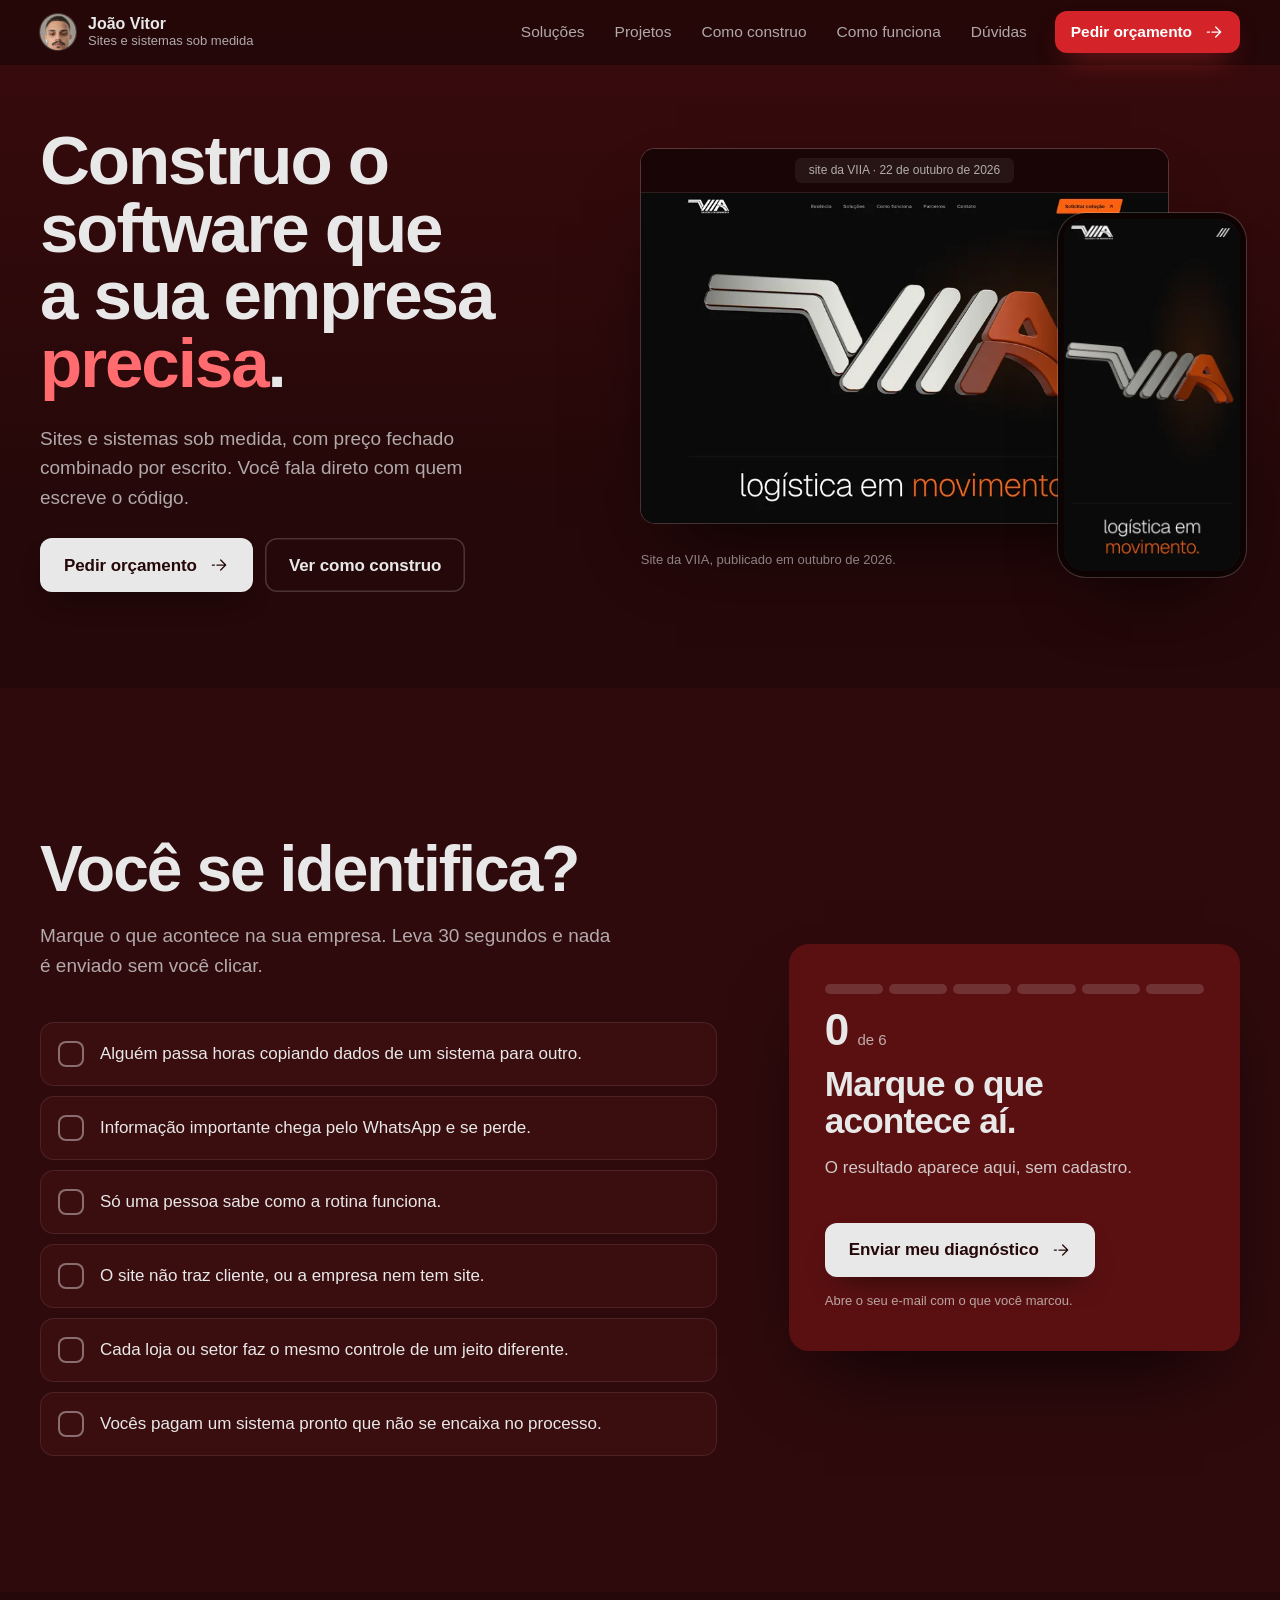
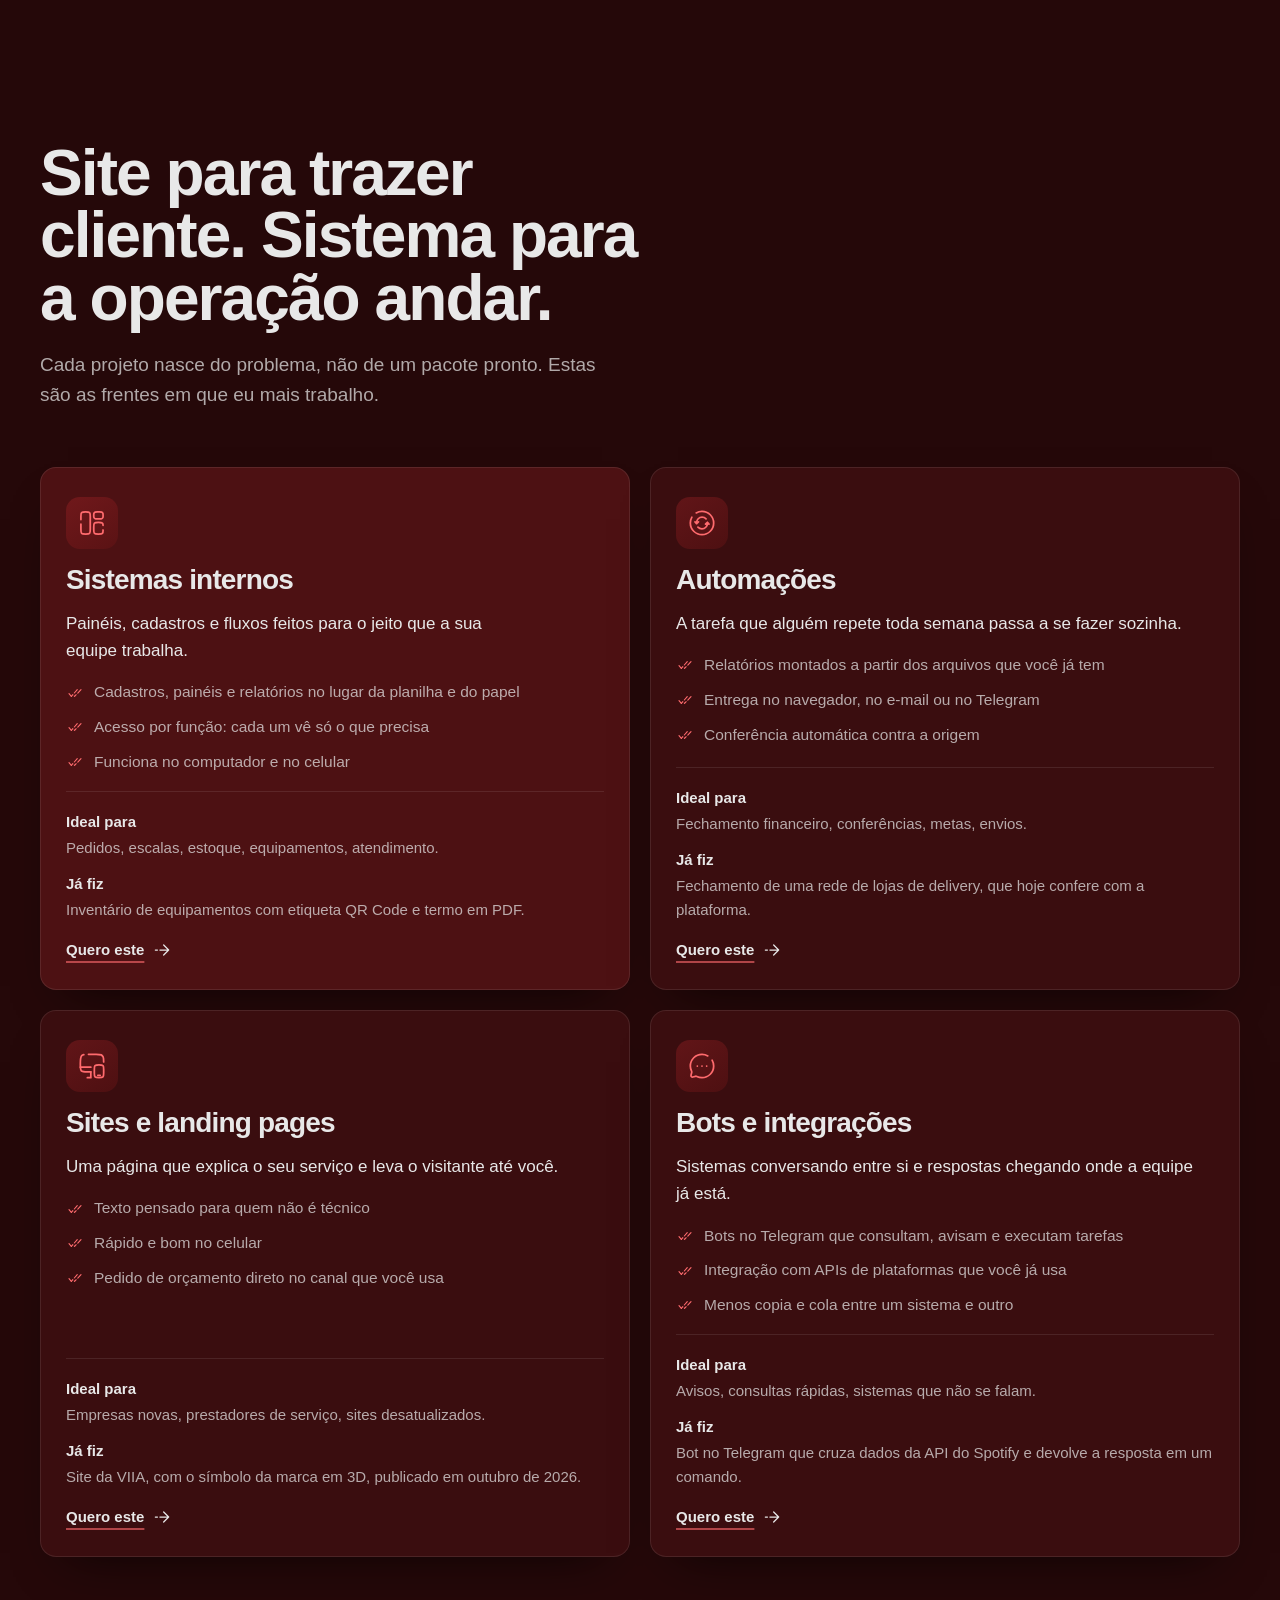
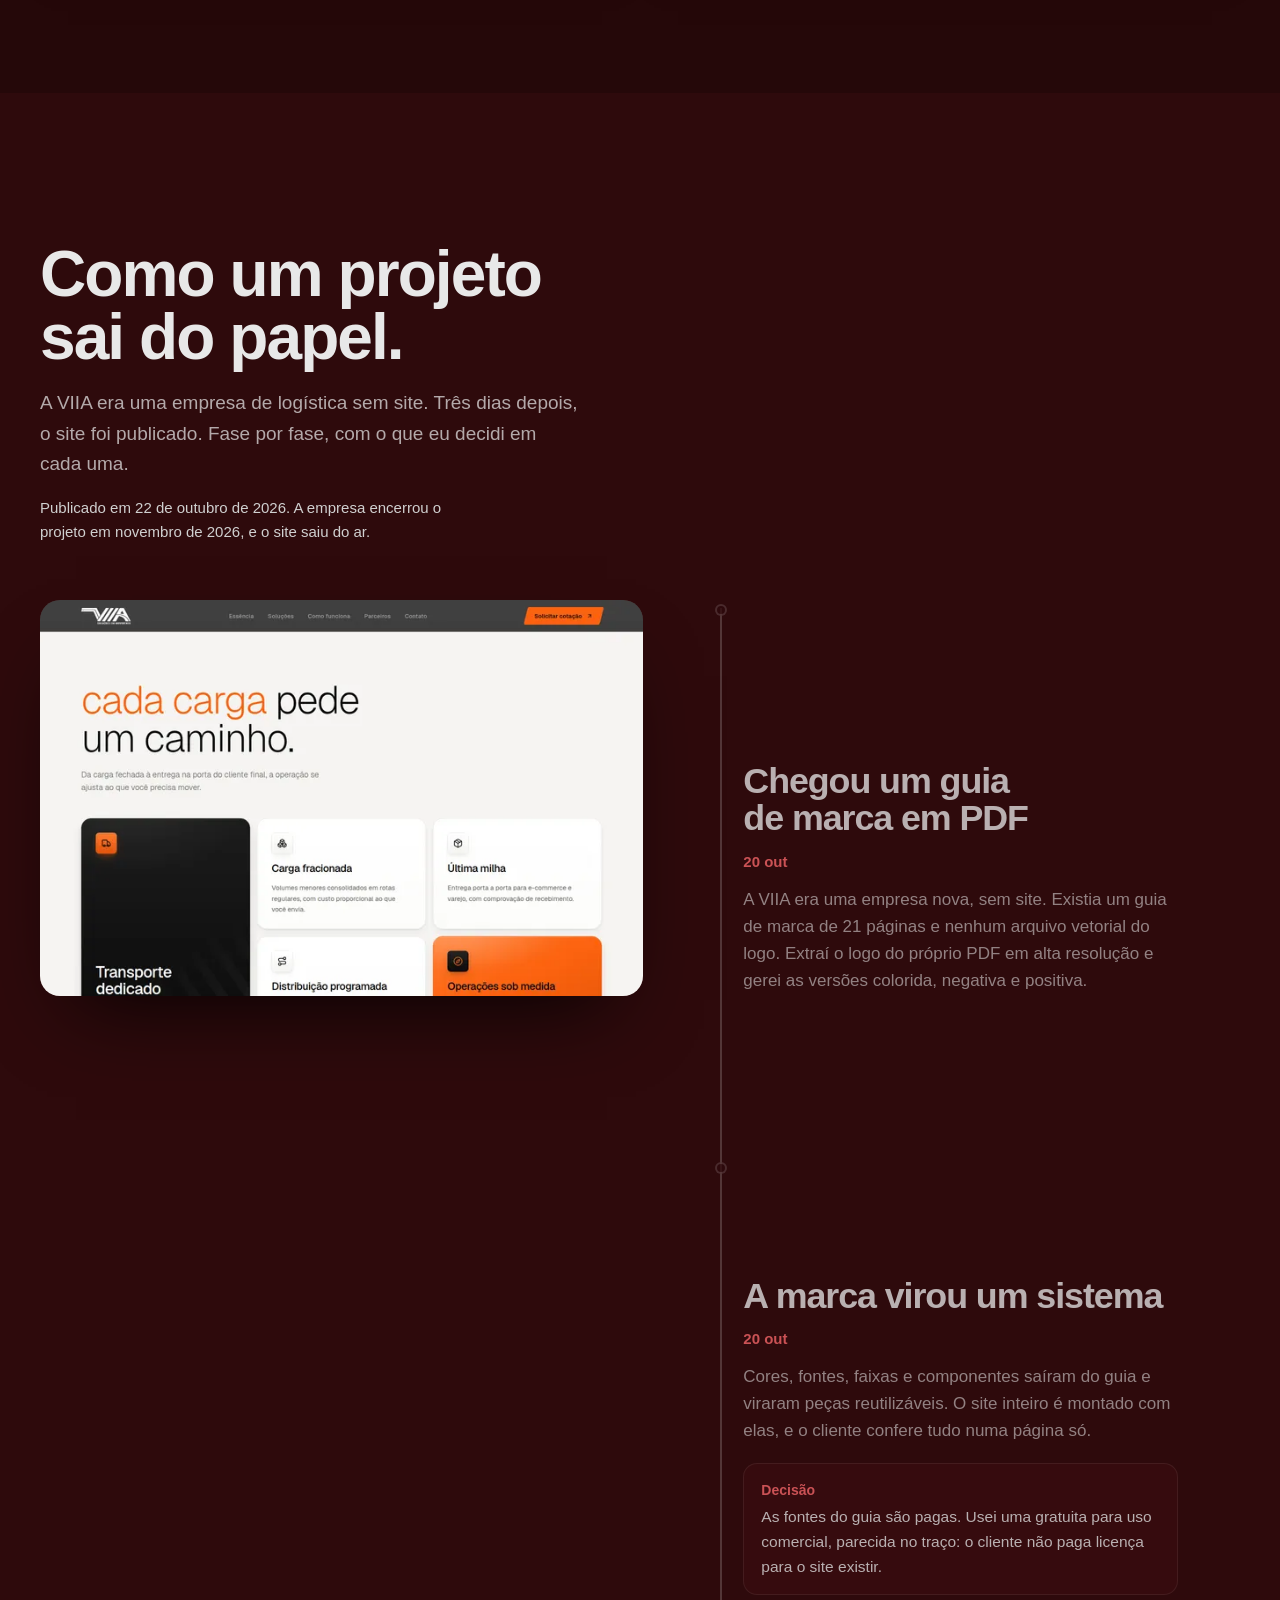
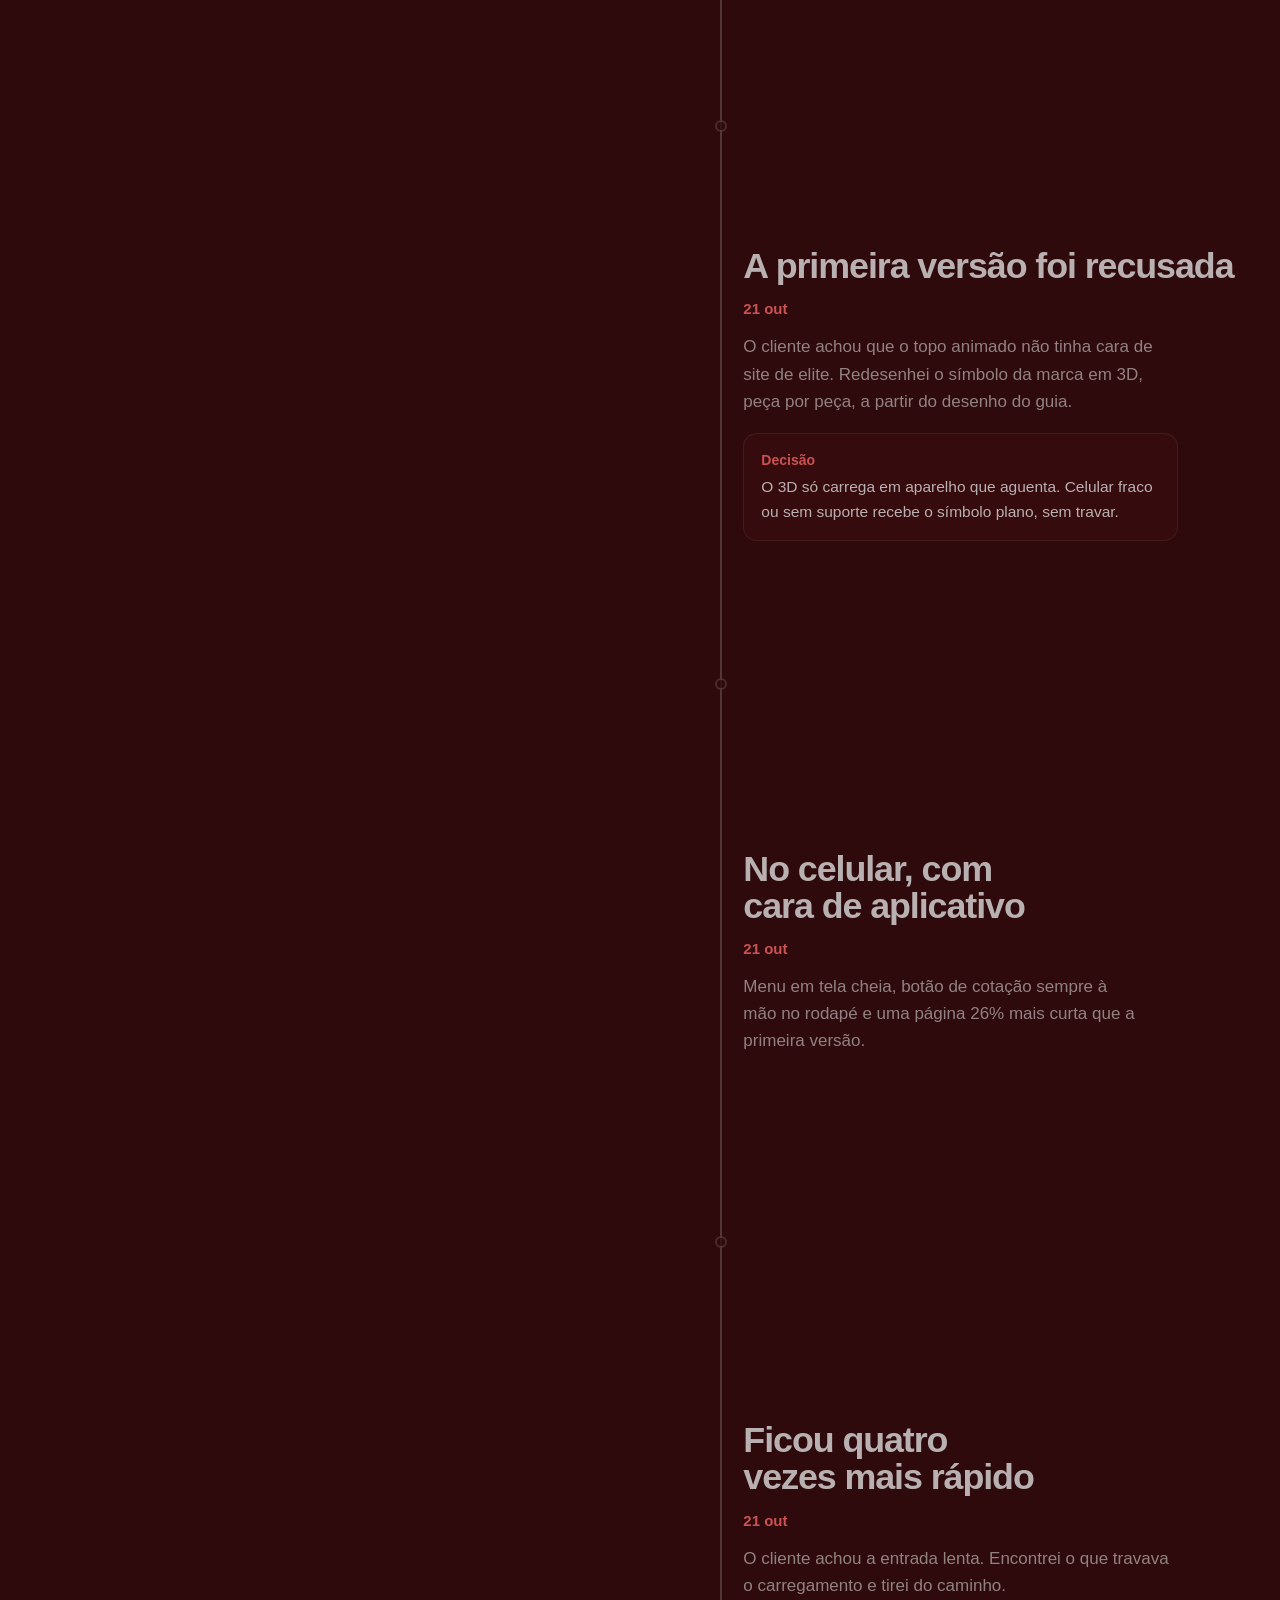
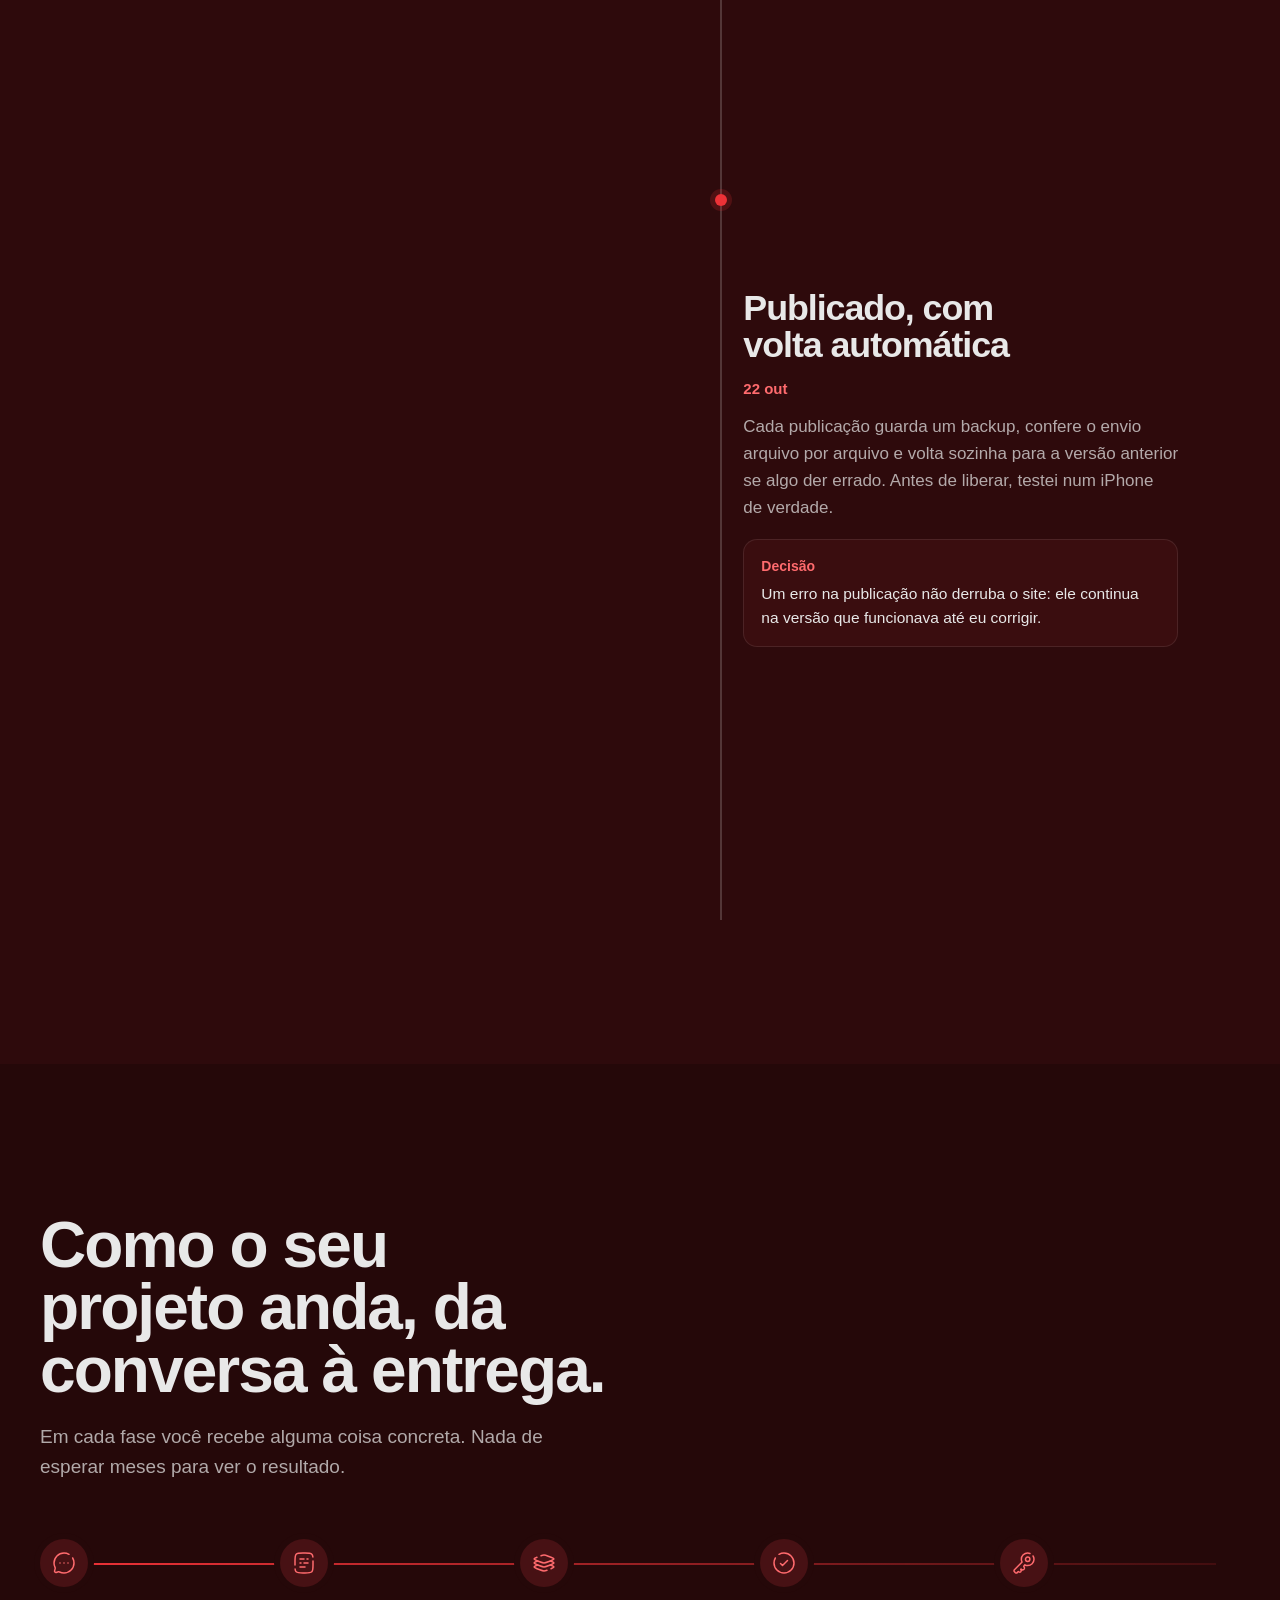
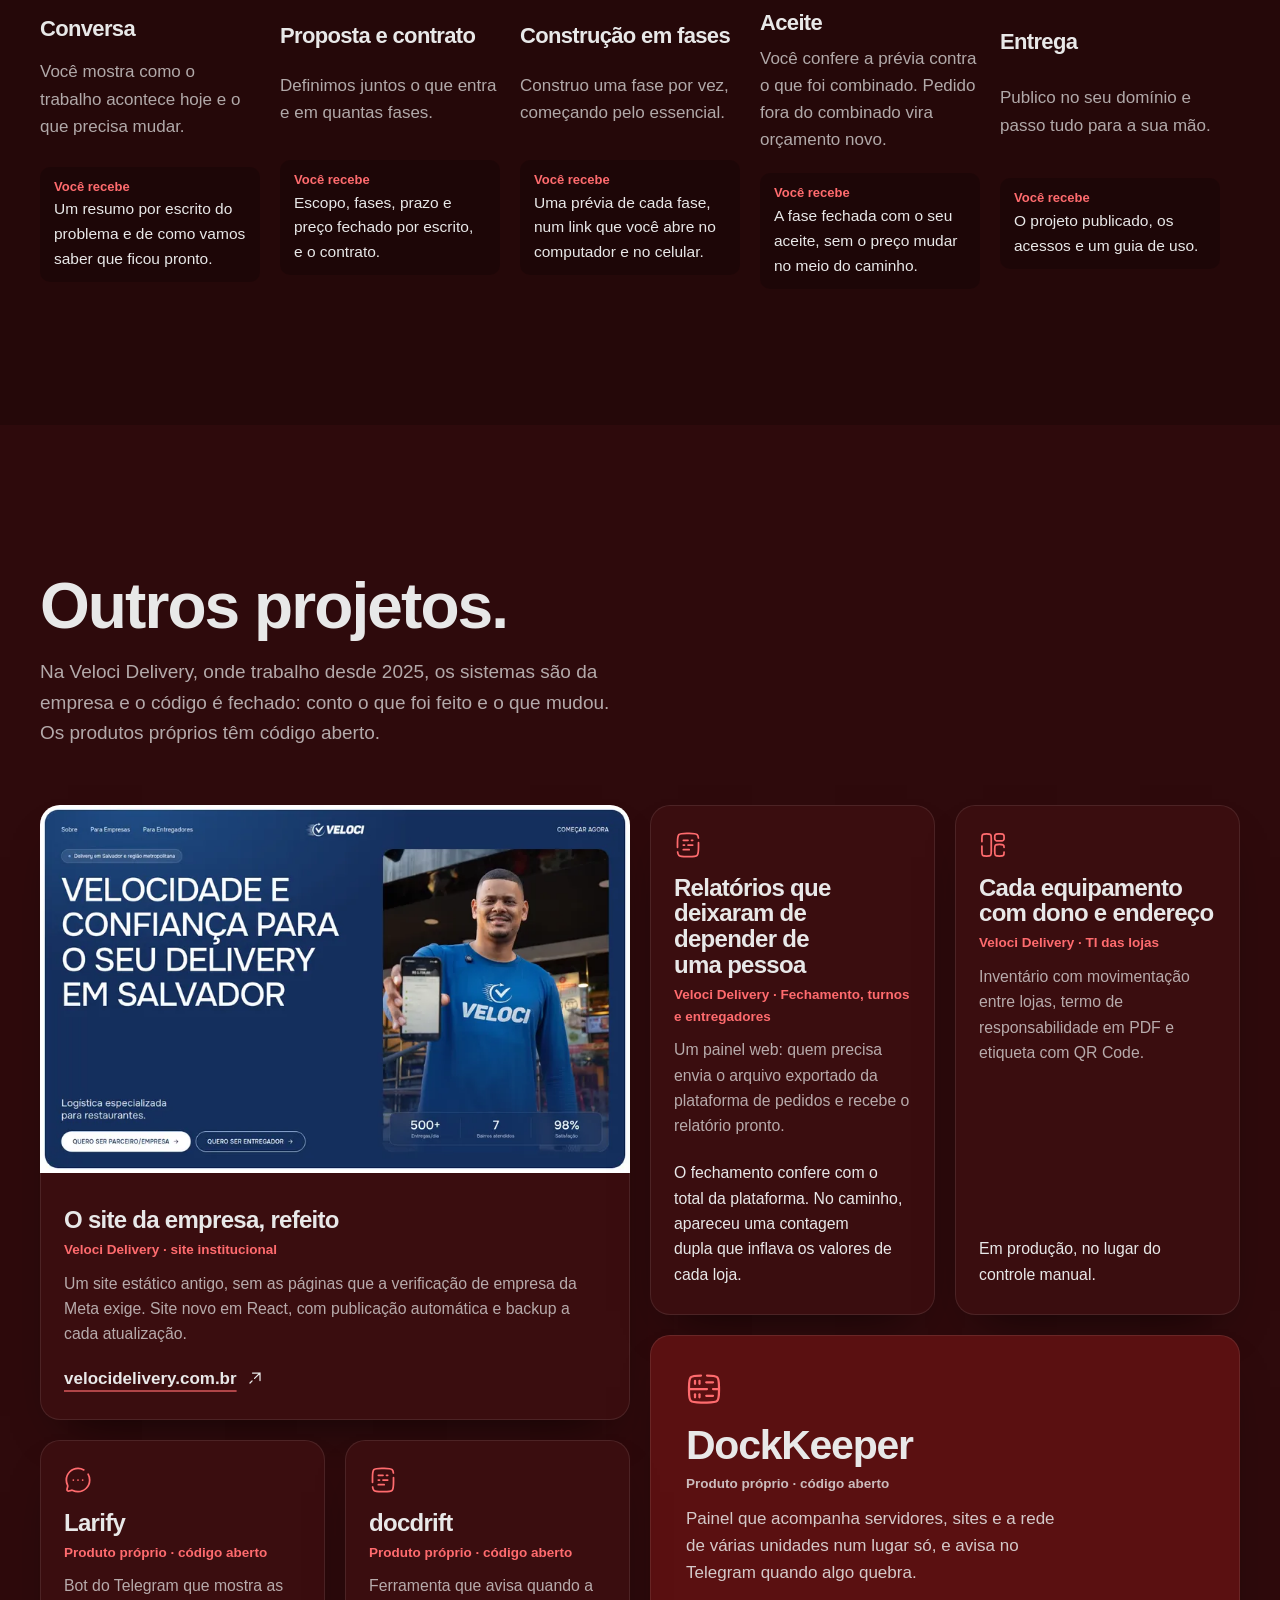
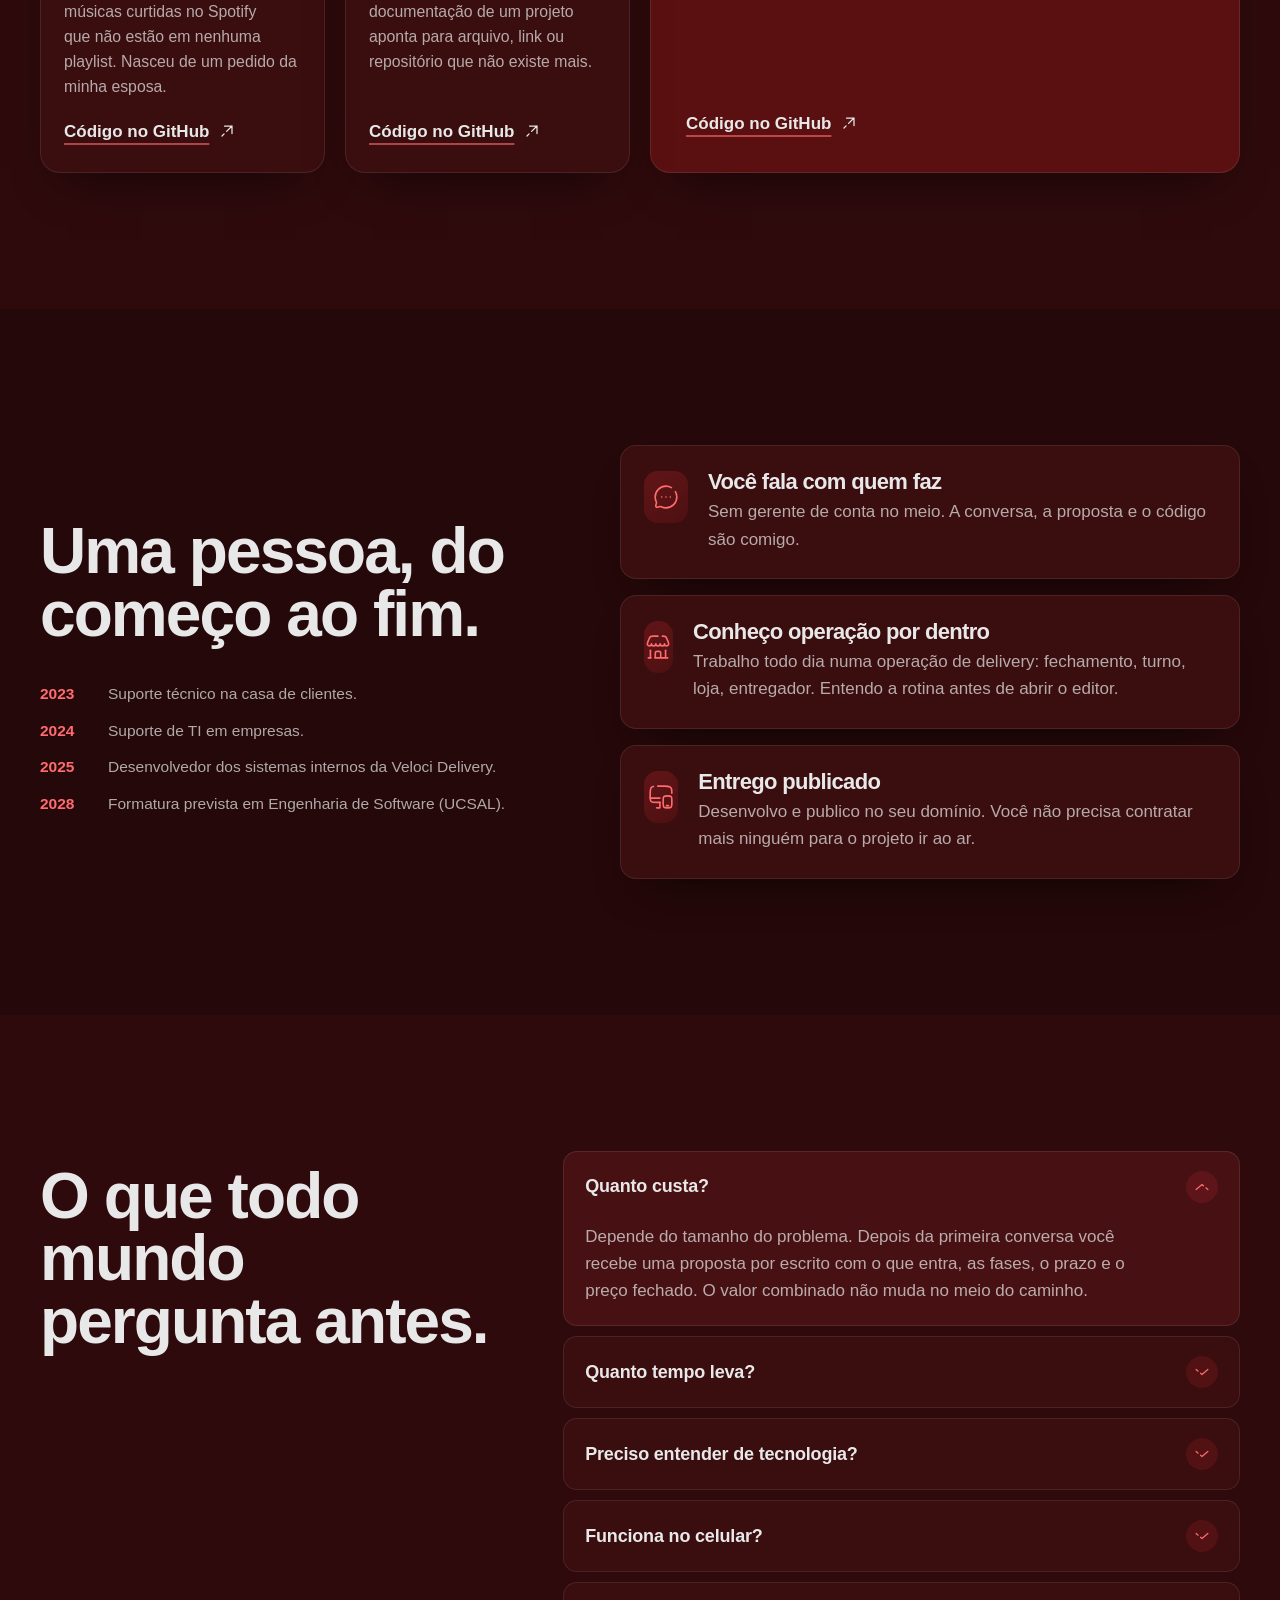
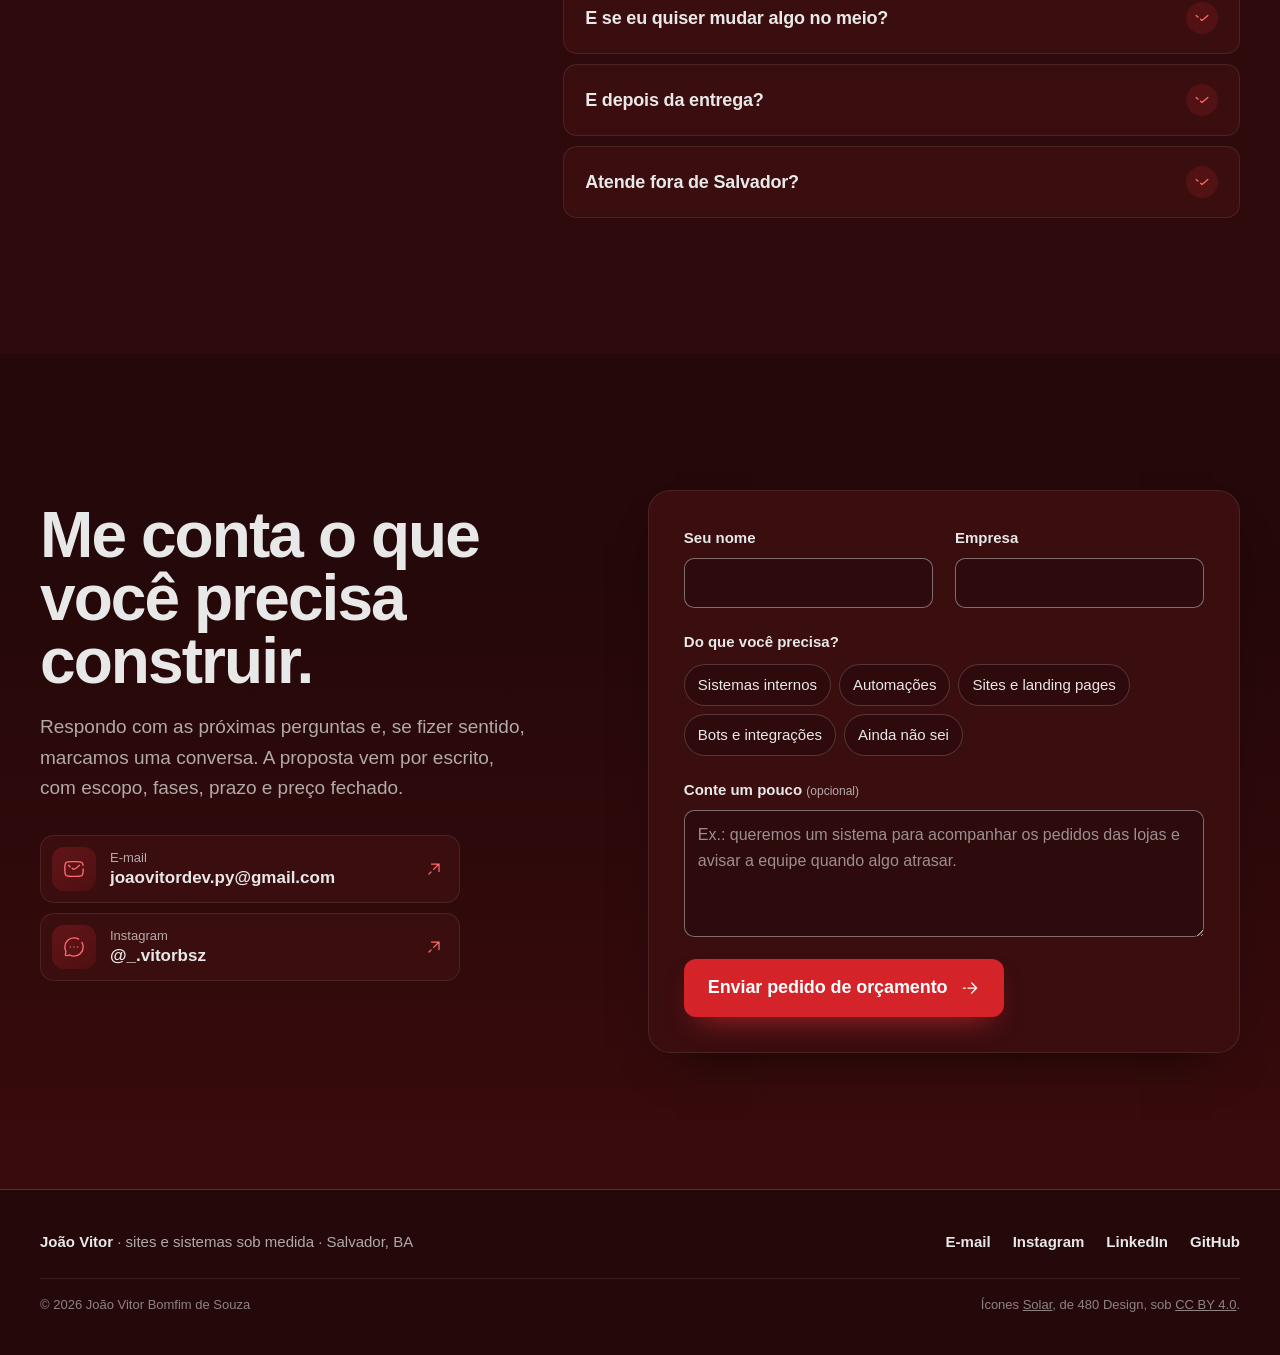
==== commit 08aa7305: "deploy 6defbf0" ====
--- a/index.html
+++ b/index.html
@@ -1,21 +1,3 @@
-<!doctype html>
-<html lang="pt-BR">
-  <head>
-    <meta charset="UTF-8" />
-    <meta name="viewport" content="width=device-width, initial-scale=1.0, viewport-fit=cover" />
-    <title>João Vitor · jvS0uzx</title>
-    <meta name="description" content="Desenvolvedor full stack em Salvador. Serviços em Go e Python, interfaces em React e a infraestrutura onde eles rodam: Docker, Nginx e CI no GitHub Actions." />
-    <meta name="theme-color" content="#0a0b0d" />
-    <link rel="canonical" href="https://jvs0uzx.github.io/" />
-    <link rel="icon" href="/favicon.svg" type="image/svg+xml" />
-    <meta property="og:title" content="João Vitor · jvS0uzx" />
-    <meta property="og:description" content="Projetos em Go, TypeScript e Python, com o problema que resolvem e o motivo de cada decisão." />
-    <meta property="og:type" content="website" />
-    <script type="module" crossorigin src="/assets/index-Bu6QYN2R.js"></script>
-    <link rel="stylesheet" crossorigin href="/assets/index-DQ49cnzE.css">
-  </head>
-  <body>
-    <div id="root"></div>
-    <noscript><p style="padding: 2rem; font-family: sans-serif">Esta página precisa de JavaScript. Meus projetos estão em <a href="https://github.com/jvS0uzx">github.com/jvS0uzx</a>.</p></noscript>
-  </body>
-</html>
+<!DOCTYPE html><html lang="pt-BR"><head><meta charset="utf-8"><meta name="viewport" content="width=device-width, initial-scale=1, viewport-fit=cover"><title>João Vitor · sites e sistemas sob medida em Salvador</title><meta name="description" content="Sites, landing pages e sistemas sob medida (automação, painel, integração) para empresas. Projeto com preço fechado, entregue em fases. Salvador, BA, e a distância."><meta name="theme-color" content="#250809"><link rel="canonical" href="https://jvs0uzx.github.io/"><link rel="icon" href="/favicon.svg" type="image/svg+xml"><meta property="og:title" content="João Vitor · sites e sistemas sob medida em Salvador"><meta property="og:description" content="Sites, landing pages e sistemas sob medida (automação, painel, integração) para empresas. Projeto com preço fechado, entregue em fases. Salvador, BA, e a distância."><meta property="og:type" content="website"><meta property="og:locale" content="pt_BR"><meta property="og:url" content="https://jvs0uzx.github.io/"><script>
+      document.documentElement.classList.add('js')
+    </script><script type="application/ld+json">[{"@context":"https://schema.org","@type":"ProfessionalService","name":"João Vitor · sites e sistemas sob medida","url":"https://jvs0uzx.github.io/","email":"joaovitordev.py@gmail.com","areaServed":"BR","address":{"@type":"PostalAddress","addressLocality":"Salvador","addressRegion":"BA","addressCountry":"BR"},"founder":{"@type":"Person","name":"João Vitor Bomfim de Souza","sameAs":["https://www.instagram.com/_.vitorbsz/","https://www.linkedin.com/in/joaovitorbomfimsouza","https://github.com/jvS0uzx"]},"makesOffer":[{"@type":"Offer","itemOffered":{"@type":"Service","name":"Sistemas internos","description":"Painéis, cadastros e fluxos feitos para o jeito que a sua equipe trabalha."}},{"@type":"Offer","itemOffered":{"@type":"Service","name":"Automações","description":"A tarefa que alguém repete toda semana passa a se fazer sozinha."}},{"@type":"Offer","itemOffered":{"@type":"Service","name":"Sites e landing pages","description":"Uma página que explica o seu serviço e leva o visitante até você."}},{"@type":"Offer","itemOffered":{"@type":"Service","name":"Bots e integrações","description":"Sistemas conversando entre si e respostas chegando onde a equipe já está."}}]},{"@context":"https://schema.org","@type":"FAQPage","mainEntity":[{"@type":"Question","name":"Quanto custa?","acceptedAnswer":{"@type":"Answer","text":"Depende do tamanho do problema. Depois da primeira conversa você recebe uma proposta por escrito com o que entra, as fases, o prazo e o preço fechado. O valor combinado não muda no meio do caminho."}},{"@type":"Question","name":"Quanto tempo leva?","acceptedAnswer":{"@type":"Answer","text":"A primeira fase já entrega algo que dá para usar, e as outras vêm em sequência. O prazo de cada fase vai na proposta."}},{"@type":"Question","name":"Preciso entender de tecnologia?","acceptedAnswer":{"@type":"Answer","text":"Não. Você explica como o trabalho acontece hoje. A parte técnica é comigo, inclusive a publicação e o domínio."}},{"@type":"Question","name":"Funciona no celular?","acceptedAnswer":{"@type":"Answer","text":"Sim. Sistemas e sites são pensados primeiro para o celular, que é onde a equipe está."}},{"@type":"Question","name":"E se eu quiser mudar algo no meio?","acceptedAnswer":{"@type":"Answer","text":"Pode. O que está dentro do combinado eu ajusto na própria fase. Pedido novo vira orçamento novo, com prazo próprio, e o que já foi fechado não muda de preço."}},{"@type":"Question","name":"E depois da entrega?","acceptedAnswer":{"@type":"Answer","text":"O projeto fica publicado, com os acessos e o guia de uso na sua mão. Não cobro mensalidade: ajuste ou pedido novo depois da entrega entra como orçamento novo."}},{"@type":"Question","name":"Atende fora de Salvador?","acceptedAnswer":{"@type":"Answer","text":"Sim, a distância. Em Salvador dá para conversar pessoalmente."}}]}]</script><link rel="stylesheet" href="/_astro/Base.K_SX7S7S.css"><link rel="stylesheet" href="/_astro/index.VajtBeq3.css"></head><body><a class="pular" href="#conteudo" data-astro-cid-lcdefpme>Pular para o conteúdo</a><header class="cabecalho" data-cabecalho data-astro-cid-da6ebbob><div class="moldura barra" data-astro-cid-da6ebbob><a href="#inicio" class="marca" aria-label="João Vitor, início da página" data-astro-cid-da6ebbob><img class="avatar" src="/media/jv-avatar.webp" alt="" width="96" height="96" data-astro-cid-da6ebbob><span class="marca-texto" data-astro-cid-da6ebbob><strong data-astro-cid-da6ebbob>João Vitor</strong><span data-astro-cid-da6ebbob>Sites e sistemas sob medida</span></span></a><nav aria-label="Seções" class="navegacao" data-astro-cid-da6ebbob><a href="#solucoes" data-astro-cid-da6ebbob>Soluções</a><a href="#projetos" data-astro-cid-da6ebbob>Projetos</a><a href="#construcao" data-astro-cid-da6ebbob>Como construo</a><a href="#como-funciona" data-astro-cid-da6ebbob>Como funciona</a><a href="#duvidas" data-astro-cid-da6ebbob>Dúvidas</a></nav><a class="botao botao--rubi botao--pequeno" href="#contato" data-astro-cid-da6ebbob>Pedir orçamento<svg width="20" height="20" viewBox="0 0 24 24" class="icone-solar seta" aria-hidden="true" focusable="false"><path fill="none" stroke="currentColor" stroke-linecap="round" stroke-linejoin="round" stroke-width="1.5" d="M4 12H6.5M14 18L20 12L14 6M20 12H9.5"/></svg></a></div></header><main id="conteudo" data-astro-cid-lcdefpme><section id="inicio" class="abertura" data-abertura data-astro-cid-7mbpzqam><div class="moldura grade" data-astro-cid-7mbpzqam><div class="texto" data-astro-cid-7mbpzqam><h1 data-chega style="--i: 0" data-astro-cid-7mbpzqam>Construo o software que a sua empresa <span class="destaque" data-astro-cid-7mbpzqam>precisa</span>.</h1><p class="lead" data-chega style="--i: 1" data-astro-cid-7mbpzqam>Sites e sistemas sob medida, com preço fechado combinado por escrito. Você fala direto com quem escreve o código.</p><div class="acoes" data-chega style="--i: 2" data-astro-cid-7mbpzqam><a class="botao" href="#contato" data-astro-cid-7mbpzqam>Pedir orçamento<svg width="20" height="20" viewBox="0 0 24 24" class="icone-solar seta" aria-hidden="true" focusable="false"><path fill="none" stroke="currentColor" stroke-linecap="round" stroke-linejoin="round" stroke-width="1.5" d="M4 12H6.5M14 18L20 12L14 6M20 12H9.5"/></svg></a><a class="botao botao--fantasma" href="#construcao" data-astro-cid-7mbpzqam>Ver como construo</a></div></div><figure class="vitrine" data-astro-cid-7mbpzqam><div class="janela" data-astro-cid-7mbpzqam><div class="janela-barra" aria-hidden="true" data-astro-cid-7mbpzqam><span class="endereco" data-astro-cid-7mbpzqam>site da VIIA · 22 de outubro de 2026</span></div><img src="/media/pecas/viia-1440.webp" srcset="/media/pecas/viia-800.webp 800w, /media/pecas/viia-1440.webp 1440w" sizes="(min-width: 1024px) 600px, 92vw" alt="Página inicial da VIIA: o símbolo da marca em 3D, prata e laranja, sobre fundo preto, e o lema &quot;logística em movimento&quot;." width="1440" height="900" fetchpriority="high" data-astro-cid-7mbpzqam></div><img class="celular" src="/media/pecas/viia-celular-390.webp" alt="A mesma página no celular, com navegação de aplicativo." width="390" height="844" data-astro-cid-7mbpzqam><figcaption data-astro-cid-7mbpzqam>Site da VIIA, publicado em outubro de 2026.</figcaption></figure></div></section><section id="diagnostico" class="secao secao--alt" aria-labelledby="titulo-diagnostico" data-astro-cid-osxi7ebp><div class="moldura grade" data-astro-cid-osxi7ebp><div class="pergunta" data-astro-cid-osxi7ebp><h2 id="titulo-diagnostico" class="titulo-secao" data-entra data-astro-cid-osxi7ebp>Você se identifica?</h2><p class="intro-secao" data-entra style="--i: 1" data-astro-cid-osxi7ebp>Marque o que acontece na sua empresa. Leva 30 segundos e nada é enviado sem você clicar.</p><fieldset class="dores" data-diagnostico data-email="joaovitordev.py@gmail.com" data-astro-cid-osxi7ebp><legend class="sr-only" data-astro-cid-osxi7ebp>O que acontece na sua empresa</legend><label class="dor" data-entra style="--i: 0" data-astro-cid-osxi7ebp><input type="checkbox" value="Alguém passa horas copiando dados de um sistema para outro." data-astro-cid-osxi7ebp><span class="caixa" aria-hidden="true" data-astro-cid-osxi7ebp></span><span data-astro-cid-osxi7ebp>Alguém passa horas copiando dados de um sistema para outro.</span></label><label class="dor" data-entra style="--i: 1" data-astro-cid-osxi7ebp><input type="checkbox" value="Informação importante chega pelo WhatsApp e se perde." data-astro-cid-osxi7ebp><span class="caixa" aria-hidden="true" data-astro-cid-osxi7ebp></span><span data-astro-cid-osxi7ebp>Informação importante chega pelo WhatsApp e se perde.</span></label><label class="dor" data-entra style="--i: 2" data-astro-cid-osxi7ebp><input type="checkbox" value="Só uma pessoa sabe como a rotina funciona." data-astro-cid-osxi7ebp><span class="caixa" aria-hidden="true" data-astro-cid-osxi7ebp></span><span data-astro-cid-osxi7ebp>Só uma pessoa sabe como a rotina funciona.</span></label><label class="dor" data-entra style="--i: 3" data-astro-cid-osxi7ebp><input type="checkbox" value="O site não traz cliente, ou a empresa nem tem site." data-astro-cid-osxi7ebp><span class="caixa" aria-hidden="true" data-astro-cid-osxi7ebp></span><span data-astro-cid-osxi7ebp>O site não traz cliente, ou a empresa nem tem site.</span></label><label class="dor" data-entra style="--i: 4" data-astro-cid-osxi7ebp><input type="checkbox" value="Cada loja ou setor faz o mesmo controle de um jeito diferente." data-astro-cid-osxi7ebp><span class="caixa" aria-hidden="true" data-astro-cid-osxi7ebp></span><span data-astro-cid-osxi7ebp>Cada loja ou setor faz o mesmo controle de um jeito diferente.</span></label><label class="dor" data-entra style="--i: 5" data-astro-cid-osxi7ebp><input type="checkbox" value="Vocês pagam um sistema pronto que não se encaixa no processo." data-astro-cid-osxi7ebp><span class="caixa" aria-hidden="true" data-astro-cid-osxi7ebp></span><span data-astro-cid-osxi7ebp>Vocês pagam um sistema pronto que não se encaixa no processo.</span></label></fieldset></div><aside class="resultado" aria-live="polite" data-entra style="--i: 2" data-astro-cid-osxi7ebp><div class="medidor" aria-hidden="true" data-astro-cid-osxi7ebp><span data-astro-cid-osxi7ebp></span><span data-astro-cid-osxi7ebp></span><span data-astro-cid-osxi7ebp></span><span data-astro-cid-osxi7ebp></span><span data-astro-cid-osxi7ebp></span><span data-astro-cid-osxi7ebp></span></div><p class="contagem" data-astro-cid-osxi7ebp><b data-diagnostico-contagem data-astro-cid-osxi7ebp>0</b> de 6</p><p class="veredito" data-diagnostico-titulo data-astro-cid-osxi7ebp>Marque o que acontece aí.</p><p class="explica" data-diagnostico-texto data-astro-cid-osxi7ebp>O resultado aparece aqui, sem cadastro.</p><a class="botao" href="mailto:joaovitordev.py@gmail.com?subject=Or%C3%A7amento&amp;body=Ol%C3%A1%2C%20Jo%C3%A3o.%20Quero%20entender%20como%20um%20site%20ou%20um%20sistema%20sob%20medida%20pode%20ajudar%20a%20minha%20empresa." data-diagnostico-link data-astro-cid-osxi7ebp>Enviar meu diagnóstico<svg width="20" height="20" viewBox="0 0 24 24" class="icone-solar seta" aria-hidden="true" focusable="false"><path fill="none" stroke="currentColor" stroke-linecap="round" stroke-linejoin="round" stroke-width="1.5" d="M4 12H6.5M14 18L20 12L14 6M20 12H9.5"/></svg></a><p class="nota" data-astro-cid-osxi7ebp>Abre o seu e-mail com o que você marcou.</p></aside></div></section><section id="solucoes" class="secao" aria-labelledby="titulo-solucoes" data-astro-cid-g7tak3gz><div class="moldura" data-astro-cid-g7tak3gz><h2 id="titulo-solucoes" class="titulo-secao" data-entra data-astro-cid-g7tak3gz>Site para trazer cliente. Sistema para a operação andar.</h2><p class="intro-secao" data-entra style="--i: 1" data-astro-cid-g7tak3gz>Cada projeto nasce do problema, não de um pacote pronto. Estas são as frentes em que eu mais trabalho.</p><div class="grade" data-astro-cid-g7tak3gz><article class="solucao cartao" data-entra style="--i: 0" aria-labelledby="solucao-sistema" data-astro-cid-g7tak3gz><span class="icone-caixa" data-astro-cid-g7tak3gz><svg width="28" height="28" viewBox="0 0 24 24" class="icone-solar" aria-hidden="true" focusable="false"><g fill="none" stroke="currentColor" stroke-linecap="round" stroke-width="1.5"><path d="M2.5 13V17.5C2.5 19.3856 2.5 20.3284 3.08579 20.9142C3.67157 21.5 4.61438 21.5 6.5 21.5C8.38562 21.5 9.32843 21.5 9.91421 20.9142C10.5 20.3284 10.5 19.3856 10.5 17.5V6.5C10.5 4.61438 10.5 3.67157 9.91421 3.08579C9.32843 2.5 8.38562 2.5 6.5 2.5C4.61438 2.5 3.67157 2.5 3.08579 3.08579C2.5 3.67157 2.5 4.61438 2.5 6.5V9"/><path d="M21.4995 18C21.495 19.5572 21.4458 20.3827 20.9142 20.9142C20.3284 21.5 19.3856 21.5 17.5 21.5C15.6144 21.5 14.6716 21.5 14.0858 20.9142C13.5 20.3284 13.5 19.3856 13.5 17.5V15.5C13.5 13.6144 13.5 12.6716 14.0858 12.0858C14.6716 11.5 15.6144 11.5 17.5 11.5C19.3856 11.5 20.3284 11.5 20.9142 12.0858C21.3183 12.4899 21.4436 13.0638 21.4825 14"/><path d="M13.5 5.5C13.5 4.56812 13.5 4.10218 13.6522 3.73463C13.8552 3.24458 14.2446 2.85523 14.7346 2.65224C15.1022 2.5 15.5681 2.5 16.5 2.5H18.5C19.4319 2.5 19.8978 2.5 20.2654 2.65224C20.7554 2.85523 21.1448 3.24458 21.3478 3.73463C21.5 4.10218 21.5 4.56812 21.5 5.5C21.5 6.43188 21.5 6.89782 21.3478 7.26537C21.1448 7.75542 20.7554 8.14477 20.2654 8.34776C19.8978 8.5 19.4319 8.5 18.5 8.5H16.5C15.5681 8.5 15.1022 8.5 14.7346 8.34776C14.2446 8.14477 13.8552 7.75542 13.6522 7.26537C13.5 6.89782 13.5 6.43188 13.5 5.5Z"/></g></svg></span><h3 id="solucao-sistema" data-astro-cid-g7tak3gz>Sistemas internos</h3><p class="promessa" data-astro-cid-g7tak3gz>Painéis, cadastros e fluxos feitos para o jeito que a sua equipe trabalha.</p><ul class="recebe" role="list" aria-label="Você recebe" data-astro-cid-g7tak3gz><li data-astro-cid-g7tak3gz><svg width="18" height="18" viewBox="0 0 24 24" class="icone-solar" aria-hidden="true" focusable="false"><g fill="none" stroke="currentColor" stroke-linecap="round" stroke-width="1.5"><path d="M4 12.9004L7.14286 16.5004"/><path d="M7.14282 16.5L9.10711 14.25"/><path d="M11.0715 12L15.0001 7.5"/><path stroke-linejoin="round" d="M20.0002 7.5625L15.7144 12.0625M11.0002 16L11.4286 16.5625L13.5715 14.3125"/></g></svg>Cadastros, painéis e relatórios no lugar da planilha e do papel</li><li data-astro-cid-g7tak3gz><svg width="18" height="18" viewBox="0 0 24 24" class="icone-solar" aria-hidden="true" focusable="false"><g fill="none" stroke="currentColor" stroke-linecap="round" stroke-width="1.5"><path d="M4 12.9004L7.14286 16.5004"/><path d="M7.14282 16.5L9.10711 14.25"/><path d="M11.0715 12L15.0001 7.5"/><path stroke-linejoin="round" d="M20.0002 7.5625L15.7144 12.0625M11.0002 16L11.4286 16.5625L13.5715 14.3125"/></g></svg>Acesso por função: cada um vê só o que precisa</li><li data-astro-cid-g7tak3gz><svg width="18" height="18" viewBox="0 0 24 24" class="icone-solar" aria-hidden="true" focusable="false"><g fill="none" stroke="currentColor" stroke-linecap="round" stroke-width="1.5"><path d="M4 12.9004L7.14286 16.5004"/><path d="M7.14282 16.5L9.10711 14.25"/><path d="M11.0715 12L15.0001 7.5"/><path stroke-linejoin="round" d="M20.0002 7.5625L15.7144 12.0625M11.0002 16L11.4286 16.5625L13.5715 14.3125"/></g></svg>Funciona no computador e no celular</li></ul><div class="detalhes" data-astro-cid-g7tak3gz><dl data-astro-cid-g7tak3gz><div data-astro-cid-g7tak3gz><dt data-astro-cid-g7tak3gz>Ideal para</dt><dd data-astro-cid-g7tak3gz>Pedidos, escalas, estoque, equipamentos, atendimento.</dd></div><div data-astro-cid-g7tak3gz><dt data-astro-cid-g7tak3gz>Já fiz</dt><dd data-astro-cid-g7tak3gz>Inventário de equipamentos com etiqueta QR Code e termo em PDF.</dd></div></dl><a class="link-seta" href="#contato" data-escolhe="Sistemas internos" data-astro-cid-g7tak3gz>Quero este<svg width="20" height="20" viewBox="0 0 24 24" class="icone-solar seta" aria-hidden="true" focusable="false"><path fill="none" stroke="currentColor" stroke-linecap="round" stroke-linejoin="round" stroke-width="1.5" d="M4 12H6.5M14 18L20 12L14 6M20 12H9.5"/></svg></a></div></article><article class="solucao cartao" data-entra style="--i: 1" aria-labelledby="solucao-automacao" data-astro-cid-g7tak3gz><span class="icone-caixa" data-astro-cid-g7tak3gz><svg width="28" height="28" viewBox="0 0 24 24" class="icone-solar" aria-hidden="true" focusable="false"><g fill="none" stroke="currentColor" stroke-linecap="round" stroke-width="1.5"><path stroke-linejoin="round" d="M7.37756 12.5556L7.37756 11.6296C7.37756 9.07276 9.46667 7 12.0437 7C13.4045 7 14.6293 7.57797 15.4822 8.5M6 11L7.37756 12.5556L9 11"/><path stroke-linejoin="round" d="M16.6188 11.4453V12.3712C16.6188 14.9281 14.5217 17.0009 11.9348 17.0009C10.5777 17.0009 9.35544 16.4304 8.5 15.5189M18 13L16.6188 11.4453L15 13"/><path d="M7 3.33782C8.47087 2.48697 10.1786 2 12 2C17.5228 2 22 6.47715 22 12C22 17.5228 17.5228 22 12 22C6.47715 22 2 17.5228 2 12C2 10.1786 2.48697 8.47087 3.33782 7"/></g></svg></span><h3 id="solucao-automacao" data-astro-cid-g7tak3gz>Automações</h3><p class="promessa" data-astro-cid-g7tak3gz>A tarefa que alguém repete toda semana passa a se fazer sozinha.</p><ul class="recebe" role="list" aria-label="Você recebe" data-astro-cid-g7tak3gz><li data-astro-cid-g7tak3gz><svg width="18" height="18" viewBox="0 0 24 24" class="icone-solar" aria-hidden="true" focusable="false"><g fill="none" stroke="currentColor" stroke-linecap="round" stroke-width="1.5"><path d="M4 12.9004L7.14286 16.5004"/><path d="M7.14282 16.5L9.10711 14.25"/><path d="M11.0715 12L15.0001 7.5"/><path stroke-linejoin="round" d="M20.0002 7.5625L15.7144 12.0625M11.0002 16L11.4286 16.5625L13.5715 14.3125"/></g></svg>Relatórios montados a partir dos arquivos que você já tem</li><li data-astro-cid-g7tak3gz><svg width="18" height="18" viewBox="0 0 24 24" class="icone-solar" aria-hidden="true" focusable="false"><g fill="none" stroke="currentColor" stroke-linecap="round" stroke-width="1.5"><path d="M4 12.9004L7.14286 16.5004"/><path d="M7.14282 16.5L9.10711 14.25"/><path d="M11.0715 12L15.0001 7.5"/><path stroke-linejoin="round" d="M20.0002 7.5625L15.7144 12.0625M11.0002 16L11.4286 16.5625L13.5715 14.3125"/></g></svg>Entrega no navegador, no e-mail ou no Telegram</li><li data-astro-cid-g7tak3gz><svg width="18" height="18" viewBox="0 0 24 24" class="icone-solar" aria-hidden="true" focusable="false"><g fill="none" stroke="currentColor" stroke-linecap="round" stroke-width="1.5"><path d="M4 12.9004L7.14286 16.5004"/><path d="M7.14282 16.5L9.10711 14.25"/><path d="M11.0715 12L15.0001 7.5"/><path stroke-linejoin="round" d="M20.0002 7.5625L15.7144 12.0625M11.0002 16L11.4286 16.5625L13.5715 14.3125"/></g></svg>Conferência automática contra a origem</li></ul><div class="detalhes" data-astro-cid-g7tak3gz><dl data-astro-cid-g7tak3gz><div data-astro-cid-g7tak3gz><dt data-astro-cid-g7tak3gz>Ideal para</dt><dd data-astro-cid-g7tak3gz>Fechamento financeiro, conferências, metas, envios.</dd></div><div data-astro-cid-g7tak3gz><dt data-astro-cid-g7tak3gz>Já fiz</dt><dd data-astro-cid-g7tak3gz>Fechamento de uma rede de lojas de delivery, que hoje confere com a plataforma.</dd></div></dl><a class="link-seta" href="#contato" data-escolhe="Automações" data-astro-cid-g7tak3gz>Quero este<svg width="20" height="20" viewBox="0 0 24 24" class="icone-solar seta" aria-hidden="true" focusable="false"><path fill="none" stroke="currentColor" stroke-linecap="round" stroke-linejoin="round" stroke-width="1.5" d="M4 12H6.5M14 18L20 12L14 6M20 12H9.5"/></svg></a></div></article><article class="solucao cartao" data-entra style="--i: 0" aria-labelledby="solucao-site" data-astro-cid-g7tak3gz><span class="icone-caixa" data-astro-cid-g7tak3gz><svg width="28" height="28" viewBox="0 0 24 24" class="icone-solar" aria-hidden="true" focusable="false"><g fill="none" stroke="currentColor" stroke-linecap="round" stroke-width="1.5"><path d="M11 17H8C5.17157 17 3.75736 17 2.87868 16.1213C2 15.2426 2 13.8284 2 11V10C2 6.22876 2 4.34315 3.17157 3.17157C3.64118 2.70197 4.2255 2.4206 5 2.25201M22 8.5C22 6.16537 22 4.99805 21.5277 4.11441C21.1548 3.4167 20.5833 2.84525 19.8856 2.47231C19.0019 2 17.8346 2 15.5 2H10C9.65081 2 9.31779 2 9 2.00093"/><path d="M14 15C14 13.1144 14 12.1716 14.5858 11.5858C15.1716 11 16.1144 11 18 11C19.8856 11 20.8284 11 21.4142 11.5858C22 12.1716 22 13.1144 22 15V18C22 19.8856 22 20.8284 21.4142 21.4142C20.8284 22 19.8856 22 18 22C16.1144 22 15.1716 22 14.5858 21.4142C14 20.8284 14 19.8856 14 18V15Z"/><path d="M19 20H17"/><path stroke-linejoin="round" d="M8 22H11V17"/><path d="M11 13H2"/></g></svg></span><h3 id="solucao-site" data-astro-cid-g7tak3gz>Sites e landing pages</h3><p class="promessa" data-astro-cid-g7tak3gz>Uma página que explica o seu serviço e leva o visitante até você.</p><ul class="recebe" role="list" aria-label="Você recebe" data-astro-cid-g7tak3gz><li data-astro-cid-g7tak3gz><svg width="18" height="18" viewBox="0 0 24 24" class="icone-solar" aria-hidden="true" focusable="false"><g fill="none" stroke="currentColor" stroke-linecap="round" stroke-width="1.5"><path d="M4 12.9004L7.14286 16.5004"/><path d="M7.14282 16.5L9.10711 14.25"/><path d="M11.0715 12L15.0001 7.5"/><path stroke-linejoin="round" d="M20.0002 7.5625L15.7144 12.0625M11.0002 16L11.4286 16.5625L13.5715 14.3125"/></g></svg>Texto pensado para quem não é técnico</li><li data-astro-cid-g7tak3gz><svg width="18" height="18" viewBox="0 0 24 24" class="icone-solar" aria-hidden="true" focusable="false"><g fill="none" stroke="currentColor" stroke-linecap="round" stroke-width="1.5"><path d="M4 12.9004L7.14286 16.5004"/><path d="M7.14282 16.5L9.10711 14.25"/><path d="M11.0715 12L15.0001 7.5"/><path stroke-linejoin="round" d="M20.0002 7.5625L15.7144 12.0625M11.0002 16L11.4286 16.5625L13.5715 14.3125"/></g></svg>Rápido e bom no celular</li><li data-astro-cid-g7tak3gz><svg width="18" height="18" viewBox="0 0 24 24" class="icone-solar" aria-hidden="true" focusable="false"><g fill="none" stroke="currentColor" stroke-linecap="round" stroke-width="1.5"><path d="M4 12.9004L7.14286 16.5004"/><path d="M7.14282 16.5L9.10711 14.25"/><path d="M11.0715 12L15.0001 7.5"/><path stroke-linejoin="round" d="M20.0002 7.5625L15.7144 12.0625M11.0002 16L11.4286 16.5625L13.5715 14.3125"/></g></svg>Pedido de orçamento direto no canal que você usa</li></ul><div class="detalhes" data-astro-cid-g7tak3gz><dl data-astro-cid-g7tak3gz><div data-astro-cid-g7tak3gz><dt data-astro-cid-g7tak3gz>Ideal para</dt><dd data-astro-cid-g7tak3gz>Empresas novas, prestadores de serviço, sites desatualizados.</dd></div><div data-astro-cid-g7tak3gz><dt data-astro-cid-g7tak3gz>Já fiz</dt><dd data-astro-cid-g7tak3gz>Site da VIIA, com o símbolo da marca em 3D, publicado em outubro de 2026.</dd></div></dl><a class="link-seta" href="#contato" data-escolhe="Sites e landing pages" data-astro-cid-g7tak3gz>Quero este<svg width="20" height="20" viewBox="0 0 24 24" class="icone-solar seta" aria-hidden="true" focusable="false"><path fill="none" stroke="currentColor" stroke-linecap="round" stroke-linejoin="round" stroke-width="1.5" d="M4 12H6.5M14 18L20 12L14 6M20 12H9.5"/></svg></a></div></article><article class="solucao cartao" data-entra style="--i: 1" aria-labelledby="solucao-bots" data-astro-cid-g7tak3gz><span class="icone-caixa" data-astro-cid-g7tak3gz><svg width="28" height="28" viewBox="0 0 24 24" class="icone-solar" aria-hidden="true" focusable="false"><g fill="none" stroke="currentColor" stroke-linecap="round" stroke-width="1.5"><path d="M17 3.33782C15.5291 2.48697 13.8214 2 12 2C6.47715 2 2 6.47715 2 12C2 13.5997 2.37562 15.1116 3.04346 16.4525C3.22094 16.8088 3.28001 17.2161 3.17712 17.6006L2.58151 19.8267C2.32295 20.793 3.20701 21.677 4.17335 21.4185L6.39939 20.8229C6.78393 20.72 7.19121 20.7791 7.54753 20.9565C8.88837 21.6244 10.4003 22 12 22C17.5228 22 22 17.5228 22 12C22 10.1786 21.513 8.47087 20.6622 7"/><path stroke-linejoin="round" d="M8 12H8.009M11.991 12H12M15.991 12H16"/></g></svg></span><h3 id="solucao-bots" data-astro-cid-g7tak3gz>Bots e integrações</h3><p class="promessa" data-astro-cid-g7tak3gz>Sistemas conversando entre si e respostas chegando onde a equipe já está.</p><ul class="recebe" role="list" aria-label="Você recebe" data-astro-cid-g7tak3gz><li data-astro-cid-g7tak3gz><svg width="18" height="18" viewBox="0 0 24 24" class="icone-solar" aria-hidden="true" focusable="false"><g fill="none" stroke="currentColor" stroke-linecap="round" stroke-width="1.5"><path d="M4 12.9004L7.14286 16.5004"/><path d="M7.14282 16.5L9.10711 14.25"/><path d="M11.0715 12L15.0001 7.5"/><path stroke-linejoin="round" d="M20.0002 7.5625L15.7144 12.0625M11.0002 16L11.4286 16.5625L13.5715 14.3125"/></g></svg>Bots no Telegram que consultam, avisam e executam tarefas</li><li data-astro-cid-g7tak3gz><svg width="18" height="18" viewBox="0 0 24 24" class="icone-solar" aria-hidden="true" focusable="false"><g fill="none" stroke="currentColor" stroke-linecap="round" stroke-width="1.5"><path d="M4 12.9004L7.14286 16.5004"/><path d="M7.14282 16.5L9.10711 14.25"/><path d="M11.0715 12L15.0001 7.5"/><path stroke-linejoin="round" d="M20.0002 7.5625L15.7144 12.0625M11.0002 16L11.4286 16.5625L13.5715 14.3125"/></g></svg>Integração com APIs de plataformas que você já usa</li><li data-astro-cid-g7tak3gz><svg width="18" height="18" viewBox="0 0 24 24" class="icone-solar" aria-hidden="true" focusable="false"><g fill="none" stroke="currentColor" stroke-linecap="round" stroke-width="1.5"><path d="M4 12.9004L7.14286 16.5004"/><path d="M7.14282 16.5L9.10711 14.25"/><path d="M11.0715 12L15.0001 7.5"/><path stroke-linejoin="round" d="M20.0002 7.5625L15.7144 12.0625M11.0002 16L11.4286 16.5625L13.5715 14.3125"/></g></svg>Menos copia e cola entre um sistema e outro</li></ul><div class="detalhes" data-astro-cid-g7tak3gz><dl data-astro-cid-g7tak3gz><div data-astro-cid-g7tak3gz><dt data-astro-cid-g7tak3gz>Ideal para</dt><dd data-astro-cid-g7tak3gz>Avisos, consultas rápidas, sistemas que não se falam.</dd></div><div data-astro-cid-g7tak3gz><dt data-astro-cid-g7tak3gz>Já fiz</dt><dd data-astro-cid-g7tak3gz>Bot no Telegram que cruza dados da API do Spotify e devolve a resposta em um comando.</dd></div></dl><a class="link-seta" href="#contato" data-escolhe="Bots e integrações" data-astro-cid-g7tak3gz>Quero este<svg width="20" height="20" viewBox="0 0 24 24" class="icone-solar seta" aria-hidden="true" focusable="false"><path fill="none" stroke="currentColor" stroke-linecap="round" stroke-linejoin="round" stroke-width="1.5" d="M4 12H6.5M14 18L20 12L14 6M20 12H9.5"/></svg></a></div></article></div></div></section><section id="construcao" class="secao construcao" aria-labelledby="titulo-construcao" data-construcao data-astro-cid-v2updrmj><div class="moldura" data-astro-cid-v2updrmj><header class="cabeca" data-entra data-astro-cid-v2updrmj><h2 id="titulo-construcao" class="titulo-secao" data-astro-cid-v2updrmj>Como um projeto sai do papel.</h2><p class="intro-secao" data-astro-cid-v2updrmj>A VIIA era uma empresa de logística sem site. Três dias depois, o site foi publicado. Fase por fase, com o que eu decidi em cada uma.</p><p class="situacao" data-astro-cid-v2updrmj>Publicado em 22 de outubro de 2026. A empresa encerrou o projeto em novembro de 2026, e o site saiu do ar.</p></header><div class="corpo" data-astro-cid-v2updrmj><div class="palco" aria-hidden="true" data-astro-cid-v2updrmj><div class="palco-moldura" data-astro-cid-v2updrmj><div class="quadro ativo" data-quadro="0" data-astro-cid-v2updrmj><img src="/media/construcao/marca-1200.webp" srcset="/media/construcao/marca-720.webp 720w, /media/construcao/marca-1200.webp 1200w" sizes="(min-width: 1024px) 560px, 1px" alt="" width="1200" height="733" loading="lazy" decoding="async" data-astro-cid-v2updrmj></div><div class="quadro" data-quadro="1" data-astro-cid-v2updrmj><img src="/media/construcao/sistema-1200.webp" srcset="/media/construcao/sistema-720.webp 720w, /media/construcao/sistema-1200.webp 1200w" sizes="(min-width: 1024px) 560px, 1px" alt="" width="1200" height="1125" loading="lazy" decoding="async" data-astro-cid-v2updrmj></div><div class="quadro" data-quadro="2" data-astro-cid-v2updrmj><img src="/media/pecas/viia-1440.webp" srcset="/media/pecas/viia-800.webp 800w, /media/pecas/viia-1440.webp 1440w" sizes="(min-width: 1024px) 560px, 1px" alt="" width="1440" height="900" loading="lazy" decoding="async" data-astro-cid-v2updrmj></div><div class="quadro quadro--retrato" data-quadro="3" data-astro-cid-v2updrmj><img src="/media/construcao/celular-780.webp" srcset="/media/construcao/celular-390.webp 390w, /media/construcao/celular-780.webp 780w" sizes="(min-width: 1024px) 560px, 1px" alt="" width="780" height="1688" loading="lazy" decoding="async" data-astro-cid-v2updrmj></div><div class="quadro quadro--metrica" data-quadro="4" data-astro-cid-v2updrmj><div class="metrica" data-astro-cid-v2updrmj><p class="metrica-rotulo" data-astro-cid-v2updrmj>Carregamento inicial</p><p class="metrica-antes" data-astro-cid-v2updrmj>1,6 s</p><p class="metrica-depois" data-astro-cid-v2updrmj>0,4 s</p><div class="metrica-barra" data-astro-cid-v2updrmj><span style="--fim: 25%" data-astro-cid-v2updrmj></span></div></div></div><div class="quadro" data-quadro="5" data-astro-cid-v2updrmj><img src="/media/construcao/site-1200.webp" srcset="/media/construcao/site-720.webp 720w, /media/construcao/site-1200.webp 1200w" sizes="(min-width: 1024px) 560px, 1px" alt="" width="1200" height="750" loading="lazy" decoding="async" data-astro-cid-v2updrmj></div></div></div><ol class="fases" role="list" data-astro-cid-v2updrmj><li class="fase ativa" data-fase="0" data-astro-cid-v2updrmj><h3 data-astro-cid-v2updrmj>Chegou um guia de marca em PDF</h3><p class="quando" data-astro-cid-v2updrmj>20 out</p><p class="texto" data-astro-cid-v2updrmj>A VIIA era uma empresa nova, sem site. Existia um guia de marca de 21 páginas e nenhum arquivo vetorial do logo. Extraí o logo do próprio PDF em alta resolução e gerei as versões colorida, negativa e positiva.</p><img class="fase-imagem" src="/media/construcao/marca-1200.webp" srcset="/media/construcao/marca-720.webp 720w, /media/construcao/marca-1200.webp 1200w" sizes="92vw" alt="As três versões do logo da VIIA, colorida, negativa e positiva, com os tamanhos mínimos e os usos proibidos." width="1200" height="733" loading="lazy" decoding="async" data-astro-cid-v2updrmj></li><li class="fase" data-fase="1" data-astro-cid-v2updrmj><h3 data-astro-cid-v2updrmj>A marca virou um sistema</h3><p class="quando" data-astro-cid-v2updrmj>20 out</p><p class="texto" data-astro-cid-v2updrmj>Cores, fontes, faixas e componentes saíram do guia e viraram peças reutilizáveis. O site inteiro é montado com elas, e o cliente confere tudo numa página só.</p><div class="decisao" data-astro-cid-v2updrmj><p class="decisao-rotulo" data-astro-cid-v2updrmj>Decisão</p><p data-astro-cid-v2updrmj>As fontes do guia são pagas. Usei uma gratuita para uso comercial, parecida no traço: o cliente não paga licença para o site existir.</p></div><img class="fase-imagem" src="/media/construcao/sistema-1200.webp" srcset="/media/construcao/sistema-720.webp 720w, /media/construcao/sistema-1200.webp 1200w" sizes="92vw" alt="Página de componentes do site da VIIA: botões claros e escuros, selos, cards e campos de formulário na identidade laranja e preta." width="1200" height="1125" loading="lazy" decoding="async" data-astro-cid-v2updrmj></li><li class="fase" data-fase="2" data-astro-cid-v2updrmj><h3 data-astro-cid-v2updrmj>A primeira versão foi recusada</h3><p class="quando" data-astro-cid-v2updrmj>21 out</p><p class="texto" data-astro-cid-v2updrmj>O cliente achou que o topo animado não tinha cara de site de elite. Redesenhei o símbolo da marca em 3D, peça por peça, a partir do desenho do guia.</p><div class="decisao" data-astro-cid-v2updrmj><p class="decisao-rotulo" data-astro-cid-v2updrmj>Decisão</p><p data-astro-cid-v2updrmj>O 3D só carrega em aparelho que aguenta. Celular fraco ou sem suporte recebe o símbolo plano, sem travar.</p></div><img class="fase-imagem" src="/media/pecas/viia-1440.webp" srcset="/media/pecas/viia-800.webp 800w, /media/pecas/viia-1440.webp 1440w" sizes="92vw" alt="O topo do site da VIIA com o símbolo da marca em 3D, faixas prateadas e o A laranja, sobre fundo preto." width="1440" height="900" loading="lazy" decoding="async" data-astro-cid-v2updrmj></li><li class="fase" data-fase="3" data-astro-cid-v2updrmj><h3 data-astro-cid-v2updrmj>No celular, com cara de aplicativo</h3><p class="quando" data-astro-cid-v2updrmj>21 out</p><p class="texto" data-astro-cid-v2updrmj>Menu em tela cheia, botão de cotação sempre à mão no rodapé e uma página 26% mais curta que a primeira versão.</p><img class="fase-imagem" src="/media/construcao/celular-780.webp" srcset="/media/construcao/celular-390.webp 390w, /media/construcao/celular-780.webp 780w" sizes="92vw" alt="O site da VIIA no celular, com o texto da essência da marca e a barra fixa de cotação no rodapé." width="780" height="1688" loading="lazy" decoding="async" data-astro-cid-v2updrmj></li><li class="fase" data-fase="4" data-astro-cid-v2updrmj><h3 data-astro-cid-v2updrmj>Ficou quatro vezes mais rápido</h3><p class="quando" data-astro-cid-v2updrmj>21 out</p><p class="texto" data-astro-cid-v2updrmj>O cliente achou a entrada lenta. Encontrei o que travava o carregamento e tirei do caminho.</p><p class="fase-metrica" data-astro-cid-v2updrmj><s data-astro-cid-v2updrmj>1,6 s</s> <b data-astro-cid-v2updrmj>0,4 s</b> de carregamento inicial</p></li><li class="fase" data-fase="5" data-astro-cid-v2updrmj><h3 data-astro-cid-v2updrmj>Publicado, com volta automática</h3><p class="quando" data-astro-cid-v2updrmj>22 out</p><p class="texto" data-astro-cid-v2updrmj>Cada publicação guarda um backup, confere o envio arquivo por arquivo e volta sozinha para a versão anterior se algo der errado. Antes de liberar, testei num iPhone de verdade.</p><div class="decisao" data-astro-cid-v2updrmj><p class="decisao-rotulo" data-astro-cid-v2updrmj>Decisão</p><p data-astro-cid-v2updrmj>Um erro na publicação não derruba o site: ele continua na versão que funcionava até eu corrigir.</p></div><img class="fase-imagem" src="/media/construcao/site-1200.webp" srcset="/media/construcao/site-720.webp 720w, /media/construcao/site-1200.webp 1200w" sizes="92vw" alt="A seção de soluções do site da VIIA publicado, com o título &quot;cada carga pede um caminho&quot; e os cards de serviço." width="1200" height="750" loading="lazy" decoding="async" data-astro-cid-v2updrmj></li></ol></div></div></section><section id="como-funciona" class="secao" aria-labelledby="titulo-processo" data-astro-cid-ceb7boli><div class="moldura" data-astro-cid-ceb7boli><h2 id="titulo-processo" class="titulo-secao" data-entra data-astro-cid-ceb7boli>Como o seu projeto anda, da conversa à entrega.</h2><p class="intro-secao" data-entra style="--i: 1" data-astro-cid-ceb7boli>Em cada fase você recebe alguma coisa concreta. Nada de esperar meses para ver o resultado.</p><ol class="trilha" role="list" data-astro-cid-ceb7boli><li class="passo" data-entra style="--i: 0" data-astro-cid-ceb7boli><span class="passo-icone" aria-hidden="true" data-astro-cid-ceb7boli><svg width="24" height="24" viewBox="0 0 24 24" class="icone-solar" aria-hidden="true" focusable="false"><g fill="none" stroke="currentColor" stroke-linecap="round" stroke-width="1.5"><path d="M17 3.33782C15.5291 2.48697 13.8214 2 12 2C6.47715 2 2 6.47715 2 12C2 13.5997 2.37562 15.1116 3.04346 16.4525C3.22094 16.8088 3.28001 17.2161 3.17712 17.6006L2.58151 19.8267C2.32295 20.793 3.20701 21.677 4.17335 21.4185L6.39939 20.8229C6.78393 20.72 7.19121 20.7791 7.54753 20.9565C8.88837 21.6244 10.4003 22 12 22C17.5228 22 22 17.5228 22 12C22 10.1786 21.513 8.47087 20.6622 7"/><path stroke-linejoin="round" d="M8 12H8.009M11.991 12H12M15.991 12H16"/></g></svg></span><h3 data-astro-cid-ceb7boli>Conversa</h3><p class="passo-texto" data-astro-cid-ceb7boli>Você mostra como o trabalho acontece hoje e o que precisa mudar.</p><p class="recebe" data-astro-cid-ceb7boli><span data-astro-cid-ceb7boli>Você recebe</span>Um resumo por escrito do problema e de como vamos saber que ficou pronto.</p></li><li class="passo" data-entra style="--i: 1" data-astro-cid-ceb7boli><span class="passo-icone" aria-hidden="true" data-astro-cid-ceb7boli><svg width="24" height="24" viewBox="0 0 24 24" class="icone-solar" aria-hidden="true" focusable="false"><g fill="none" stroke="currentColor" stroke-linecap="round" stroke-width="1.5"><path d="M8 12H9M16 12H12"/><path d="M16 8H15M12 8H8"/><path d="M8 16H13"/><path d="M3 14V10C3 6.22876 3 4.34315 4.17157 3.17157C5.34315 2 7.22876 2 11 2H13C16.7712 2 18.6569 2 19.8284 3.17157C20.4816 3.82476 20.7706 4.69989 20.8985 6M21 10V14C21 17.7712 21 19.6569 19.8284 20.8284C18.6569 22 16.7712 22 13 22H11C7.22876 22 5.34315 22 4.17157 20.8284C3.51839 20.1752 3.22937 19.3001 3.10149 18"/></g></svg></span><h3 data-astro-cid-ceb7boli>Proposta e contrato</h3><p class="passo-texto" data-astro-cid-ceb7boli>Definimos juntos o que entra e em quantas fases.</p><p class="recebe" data-astro-cid-ceb7boli><span data-astro-cid-ceb7boli>Você recebe</span>Escopo, fases, prazo e preço fechado por escrito, e o contrato.</p></li><li class="passo" data-entra style="--i: 2" data-astro-cid-ceb7boli><span class="passo-icone" aria-hidden="true" data-astro-cid-ceb7boli><svg width="24" height="24" viewBox="0 0 24 24" class="icone-solar" aria-hidden="true" focusable="false"><g fill="none" stroke="currentColor" stroke-linecap="round" stroke-width="1.5"><path d="M4.97883 6.31492C2.99294 7.10927 2 7.50645 2 8C2 8.49355 2.99294 8.89073 4.97883 9.68508L7.7873 10.8085C9.77318 11.6028 10.7661 12 12 12C13.2339 12 14.2268 11.6028 16.2127 10.8085L19.0212 9.68508C21.0071 8.89073 22 8.49355 22 8C22 7.50645 21.0071 7.10927 19.0212 6.31492L16.2127 5.19153C14.2268 4.39718 13.2339 4 12 4C11.0461 4 10.2361 4.2374 9 4.71221"/><path d="M5.76613 10L4.97883 10.3149C2.99294 11.1093 2 11.5065 2 12C2 12.4935 2.99294 12.8907 4.97883 13.6851L7.7873 14.8085C9.77318 15.6028 10.7661 16 12 16C13.2339 16 14.2268 15.6028 16.2127 14.8085L19.0212 13.6851C21.0071 12.8907 22 12.4935 22 12C22 11.5065 21.0071 11.1093 19.0212 10.3149L18.2339 10"/><path d="M19.0212 17.6851C21.0071 16.8907 22 16.4935 22 16C22 15.5065 21.0071 15.1093 19.0212 14.3149L18.2339 14M5.76613 14L4.97883 14.3149C2.99294 15.1093 2 15.5065 2 16C2 16.4935 2.99294 16.8907 4.97883 17.6851L7.7873 18.8085C9.77318 19.6028 10.7661 20 12 20C12.9539 20 13.7639 19.7626 15 19.2878"/></g></svg></span><h3 data-astro-cid-ceb7boli>Construção em fases</h3><p class="passo-texto" data-astro-cid-ceb7boli>Construo uma fase por vez, começando pelo essencial.</p><p class="recebe" data-astro-cid-ceb7boli><span data-astro-cid-ceb7boli>Você recebe</span>Uma prévia de cada fase, num link que você abre no computador e no celular.</p></li><li class="passo" data-entra style="--i: 3" data-astro-cid-ceb7boli><span class="passo-icone" aria-hidden="true" data-astro-cid-ceb7boli><svg width="24" height="24" viewBox="0 0 24 24" class="icone-solar" aria-hidden="true" focusable="false"><g fill="none" stroke="currentColor" stroke-linecap="round" stroke-width="1.5"><path stroke-linejoin="round" d="M8.5 12.5L10.5 14.5L15.5 9.5"/><path d="M7 3.33782C8.47087 2.48697 10.1786 2 12 2C17.5228 2 22 6.47715 22 12C22 17.5228 17.5228 22 12 22C6.47715 22 2 17.5228 2 12C2 10.1786 2.48697 8.47087 3.33782 7"/></g></svg></span><h3 data-astro-cid-ceb7boli>Aceite</h3><p class="passo-texto" data-astro-cid-ceb7boli>Você confere a prévia contra o que foi combinado. Pedido fora do combinado vira orçamento novo.</p><p class="recebe" data-astro-cid-ceb7boli><span data-astro-cid-ceb7boli>Você recebe</span>A fase fechada com o seu aceite, sem o preço mudar no meio do caminho.</p></li><li class="passo" data-entra style="--i: 4" data-astro-cid-ceb7boli><span class="passo-icone" aria-hidden="true" data-astro-cid-ceb7boli><svg width="24" height="24" viewBox="0 0 24 24" class="icone-solar" aria-hidden="true" focusable="false"><g fill="none" stroke="currentColor" stroke-linecap="round" stroke-width="1.5"><path stroke-linejoin="round" d="M21.0667 5C21.6586 5.95805 22 7.08604 22 8.29344C22 11.7692 19.1708 14.5869 15.6807 14.5869C15.0439 14.5869 13.5939 14.4405 12.8885 13.8551L12.0067 14.7333C11.272 15.465 11.8598 15.465 12.1537 16.0505C12.1537 16.0505 12.8885 17.075 12.1537 18.0995C11.7128 18.6849 10.4783 19.5045 9.06754 18.0995L8.77362 18.3922C8.77362 18.3922 9.65538 19.4167 8.92058 20.4412C8.4797 21.0267 7.30403 21.6121 6.27531 20.5876C6.22633 20.6364 5.952 20.9096 5.2466 21.6121C4.54119 22.3146 3.67905 21.9048 3.33616 21.6121L2.45441 20.7339C1.63143 19.9143 2.1115 19.0264 2.45441 18.6849L10.0963 11.0743C10.0963 11.0743 9.3615 9.90338 9.3615 8.29344C9.3615 4.81767 12.1907 2 15.6807 2C16.4995 2 17.282 2.15509 18 2.43738"/><path d="M17.8851 8.29353C17.8851 9.50601 16.8982 10.4889 15.6807 10.4889C14.4633 10.4889 13.4763 9.50601 13.4763 8.29353C13.4763 7.08105 14.4633 6.09814 15.6807 6.09814C16.8982 6.09814 17.8851 7.08105 17.8851 8.29353Z"/></g></svg></span><h3 data-astro-cid-ceb7boli>Entrega</h3><p class="passo-texto" data-astro-cid-ceb7boli>Publico no seu domínio e passo tudo para a sua mão.</p><p class="recebe" data-astro-cid-ceb7boli><span data-astro-cid-ceb7boli>Você recebe</span>O projeto publicado, os acessos e um guia de uso.</p></li></ol></div></section><section id="projetos" class="secao secao--alt" aria-labelledby="titulo-projetos" data-astro-cid-ggczhixt><div class="moldura" data-astro-cid-ggczhixt><h2 id="titulo-projetos" class="titulo-secao" data-entra data-astro-cid-ggczhixt>Outros projetos.</h2><p class="intro-secao" data-entra style="--i: 1" data-astro-cid-ggczhixt>Na Veloci Delivery, onde trabalho desde 2025, os sistemas são da empresa e o código é fechado: conto o que foi feito e o que mudou. Os produtos próprios têm código aberto.</p><div class="bento" data-astro-cid-ggczhixt><article class="celula celula--site" data-entra aria-labelledby="projeto-site" data-astro-cid-ggczhixt><img src="/media/pecas/veloci-1440.webp" srcset="/media/pecas/veloci-800.webp 800w, /media/pecas/veloci-1440.webp 1440w" sizes="(min-width: 1024px) 600px, 92vw" alt="Página inicial da Veloci Delivery: título &quot;Velocidade e confiança para o seu delivery em Salvador&quot; e um entregador segurando o celular." width="1440" height="900" loading="lazy" decoding="async" data-astro-cid-ggczhixt><div class="celula-texto" data-astro-cid-ggczhixt><h3 id="projeto-site" data-astro-cid-ggczhixt>O site da empresa, refeito</h3><p class="meta" data-astro-cid-ggczhixt>Veloci Delivery · site institucional</p><p data-astro-cid-ggczhixt>Um site estático antigo, sem as páginas que a verificação de empresa da Meta exige. Site novo em React, com publicação automática e backup a cada atualização.</p><a class="link-seta" href="https://velocidelivery.com.br" rel="noopener" target="_blank" data-astro-cid-ggczhixt>velocidelivery.com.br<svg width="20" height="20" viewBox="0 0 24 24" class="icone-solar seta" aria-hidden="true" focusable="false"><path fill="none" stroke="currentColor" stroke-linecap="round" stroke-linejoin="round" stroke-width="1.5" d="M6 18L8.5 15.5M18 15V6H9M18 6L11.5 12.5"/></svg><span class="sr-only" data-astro-cid-ggczhixt>(abre em nova aba)</span></a></div></article><article class="celula celula--relatorios" data-entra style="--i: 1" aria-labelledby="projeto-relatorios" data-astro-cid-ggczhixt><svg width="28" height="28" viewBox="0 0 24 24" class="icone-solar celula-icone" aria-hidden="true" focusable="false"><g fill="none" stroke="currentColor" stroke-linecap="round" stroke-width="1.5"><path d="M8 12H9M16 12H12"/><path d="M16 8H15M12 8H8"/><path d="M8 16H13"/><path d="M3 14V10C3 6.22876 3 4.34315 4.17157 3.17157C5.34315 2 7.22876 2 11 2H13C16.7712 2 18.6569 2 19.8284 3.17157C20.4816 3.82476 20.7706 4.69989 20.8985 6M21 10V14C21 17.7712 21 19.6569 19.8284 20.8284C18.6569 22 16.7712 22 13 22H11C7.22876 22 5.34315 22 4.17157 20.8284C3.51839 20.1752 3.22937 19.3001 3.10149 18"/></g></svg><h3 id="projeto-relatorios" data-astro-cid-ggczhixt>Relatórios que deixaram de depender de uma pessoa</h3><p class="meta" data-astro-cid-ggczhixt>Veloci Delivery · Fechamento, turnos e entregadores</p><p data-astro-cid-ggczhixt>Um painel web: quem precisa envia o arquivo exportado da plataforma de pedidos e recebe o relatório pronto.</p><p class="resultado" data-astro-cid-ggczhixt>O fechamento confere com o total da plataforma. No caminho, apareceu uma contagem dupla que inflava os valores de cada loja.</p></article><article class="celula celula--ativos" data-entra style="--i: 2" aria-labelledby="projeto-ativos" data-astro-cid-ggczhixt><svg width="28" height="28" viewBox="0 0 24 24" class="icone-solar celula-icone" aria-hidden="true" focusable="false"><g fill="none" stroke="currentColor" stroke-linecap="round" stroke-width="1.5"><path d="M2.5 13V17.5C2.5 19.3856 2.5 20.3284 3.08579 20.9142C3.67157 21.5 4.61438 21.5 6.5 21.5C8.38562 21.5 9.32843 21.5 9.91421 20.9142C10.5 20.3284 10.5 19.3856 10.5 17.5V6.5C10.5 4.61438 10.5 3.67157 9.91421 3.08579C9.32843 2.5 8.38562 2.5 6.5 2.5C4.61438 2.5 3.67157 2.5 3.08579 3.08579C2.5 3.67157 2.5 4.61438 2.5 6.5V9"/><path d="M21.4995 18C21.495 19.5572 21.4458 20.3827 20.9142 20.9142C20.3284 21.5 19.3856 21.5 17.5 21.5C15.6144 21.5 14.6716 21.5 14.0858 20.9142C13.5 20.3284 13.5 19.3856 13.5 17.5V15.5C13.5 13.6144 13.5 12.6716 14.0858 12.0858C14.6716 11.5 15.6144 11.5 17.5 11.5C19.3856 11.5 20.3284 11.5 20.9142 12.0858C21.3183 12.4899 21.4436 13.0638 21.4825 14"/><path d="M13.5 5.5C13.5 4.56812 13.5 4.10218 13.6522 3.73463C13.8552 3.24458 14.2446 2.85523 14.7346 2.65224C15.1022 2.5 15.5681 2.5 16.5 2.5H18.5C19.4319 2.5 19.8978 2.5 20.2654 2.65224C20.7554 2.85523 21.1448 3.24458 21.3478 3.73463C21.5 4.10218 21.5 4.56812 21.5 5.5C21.5 6.43188 21.5 6.89782 21.3478 7.26537C21.1448 7.75542 20.7554 8.14477 20.2654 8.34776C19.8978 8.5 19.4319 8.5 18.5 8.5H16.5C15.5681 8.5 15.1022 8.5 14.7346 8.34776C14.2446 8.14477 13.8552 7.75542 13.6522 7.26537C13.5 6.89782 13.5 6.43188 13.5 5.5Z"/></g></svg><h3 id="projeto-ativos" data-astro-cid-ggczhixt>Cada equipamento com dono e endereço</h3><p class="meta" data-astro-cid-ggczhixt>Veloci Delivery · TI das lojas</p><p data-astro-cid-ggczhixt>Inventário com movimentação entre lojas, termo de responsabilidade em PDF e etiqueta com QR Code.</p><p class="resultado" data-astro-cid-ggczhixt>Em produção, no lugar do controle manual.</p></article><article class="celula celula--dockkeeper" data-entra aria-labelledby="projeto-dockkeeper" data-astro-cid-ggczhixt><svg width="36" height="36" viewBox="0 0 24 24" class="icone-solar celula-icone" aria-hidden="true" focusable="false"><g fill="none" stroke="currentColor" stroke-linecap="round" stroke-width="1.5"><path d="M14 3C17.7712 3 19.6569 3 20.8284 4.17157C22 5.34315 22 7.22876 22 11V13C22 16.7712 22 18.6569 20.8284 19.8284C19.6569 21 17.7712 21 14 21H10C6.22876 21 4.34315 21 3.17157 19.8284C2 18.6569 2 16.7712 2 13V11C2 7.22876 2 5.34315 3.17157 4.17157C4.34315 3 6.22876 3 10 3"/><path d="M2 12H14M22 12H18"/><path d="M13.5 16.5H18"/><path d="M13.5 7.5L18 7.5"/><path d="M6 17.5L6 15.5"/><path d="M6 8.5L6 6.5"/><path d="M9 17.5L9 15.5"/><path d="M9 8.5L9 6.5"/></g></svg><h3 id="projeto-dockkeeper" data-astro-cid-ggczhixt>DockKeeper</h3><p class="meta" data-astro-cid-ggczhixt>Produto próprio · código aberto</p><p class="destaque-texto" data-astro-cid-ggczhixt>Painel que acompanha servidores, sites e a rede de várias unidades num lugar só, e avisa no Telegram quando algo quebra.</p><a class="link-seta" href="https://github.com/jvS0uzx/dock_keeper" rel="noopener" target="_blank" data-astro-cid-ggczhixt>Código no GitHub<svg width="20" height="20" viewBox="0 0 24 24" class="icone-solar seta" aria-hidden="true" focusable="false"><path fill="none" stroke="currentColor" stroke-linecap="round" stroke-linejoin="round" stroke-width="1.5" d="M6 18L8.5 15.5M18 15V6H9M18 6L11.5 12.5"/></svg><span class="sr-only" data-astro-cid-ggczhixt>(abre em nova aba)</span></a></article><article class="celula celula--larify" data-entra style="--i: 1" aria-labelledby="projeto-larify" data-astro-cid-ggczhixt><svg width="28" height="28" viewBox="0 0 24 24" class="icone-solar celula-icone" aria-hidden="true" focusable="false"><g fill="none" stroke="currentColor" stroke-linecap="round" stroke-width="1.5"><path d="M17 3.33782C15.5291 2.48697 13.8214 2 12 2C6.47715 2 2 6.47715 2 12C2 13.5997 2.37562 15.1116 3.04346 16.4525C3.22094 16.8088 3.28001 17.2161 3.17712 17.6006L2.58151 19.8267C2.32295 20.793 3.20701 21.677 4.17335 21.4185L6.39939 20.8229C6.78393 20.72 7.19121 20.7791 7.54753 20.9565C8.88837 21.6244 10.4003 22 12 22C17.5228 22 22 17.5228 22 12C22 10.1786 21.513 8.47087 20.6622 7"/><path stroke-linejoin="round" d="M8 12H8.009M11.991 12H12M15.991 12H16"/></g></svg><h3 id="projeto-larify" data-astro-cid-ggczhixt>Larify</h3><p class="meta" data-astro-cid-ggczhixt>Produto próprio · código aberto</p><p data-astro-cid-ggczhixt>Bot do Telegram que mostra as músicas curtidas no Spotify que não estão em nenhuma playlist. Nasceu de um pedido da minha esposa.</p><a class="link-seta" href="https://github.com/jvS0uzx/Larify" rel="noopener" target="_blank" data-astro-cid-ggczhixt>Código no GitHub<svg width="20" height="20" viewBox="0 0 24 24" class="icone-solar seta" aria-hidden="true" focusable="false"><path fill="none" stroke="currentColor" stroke-linecap="round" stroke-linejoin="round" stroke-width="1.5" d="M6 18L8.5 15.5M18 15V6H9M18 6L11.5 12.5"/></svg><span class="sr-only" data-astro-cid-ggczhixt>(abre em nova aba)</span></a></article><article class="celula celula--docdrift" data-entra style="--i: 2" aria-labelledby="projeto-docdrift" data-astro-cid-ggczhixt><svg width="28" height="28" viewBox="0 0 24 24" class="icone-solar celula-icone" aria-hidden="true" focusable="false"><g fill="none" stroke="currentColor" stroke-linecap="round" stroke-width="1.5"><path d="M8 12H9M16 12H12"/><path d="M16 8H15M12 8H8"/><path d="M8 16H13"/><path d="M3 14V10C3 6.22876 3 4.34315 4.17157 3.17157C5.34315 2 7.22876 2 11 2H13C16.7712 2 18.6569 2 19.8284 3.17157C20.4816 3.82476 20.7706 4.69989 20.8985 6M21 10V14C21 17.7712 21 19.6569 19.8284 20.8284C18.6569 22 16.7712 22 13 22H11C7.22876 22 5.34315 22 4.17157 20.8284C3.51839 20.1752 3.22937 19.3001 3.10149 18"/></g></svg><h3 id="projeto-docdrift" data-astro-cid-ggczhixt>docdrift</h3><p class="meta" data-astro-cid-ggczhixt>Produto próprio · código aberto</p><p data-astro-cid-ggczhixt>Ferramenta que avisa quando a documentação de um projeto aponta para arquivo, link ou repositório que não existe mais.</p><a class="link-seta" href="https://github.com/jvS0uzx/docdrift" rel="noopener" target="_blank" data-astro-cid-ggczhixt>Código no GitHub<svg width="20" height="20" viewBox="0 0 24 24" class="icone-solar seta" aria-hidden="true" focusable="false"><path fill="none" stroke="currentColor" stroke-linecap="round" stroke-linejoin="round" stroke-width="1.5" d="M6 18L8.5 15.5M18 15V6H9M18 6L11.5 12.5"/></svg><span class="sr-only" data-astro-cid-ggczhixt>(abre em nova aba)</span></a></article></div></div></section><section id="quem" class="secao" aria-labelledby="titulo-quem" data-astro-cid-srzo3abw><div class="moldura grade" data-astro-cid-srzo3abw><div class="texto" data-astro-cid-srzo3abw><h2 id="titulo-quem" class="titulo-secao" data-entra data-astro-cid-srzo3abw>Uma pessoa, do começo ao fim.</h2><ol class="trajetoria" role="list" data-entra style="--i: 2" aria-label="Trajetória" data-astro-cid-srzo3abw><li data-astro-cid-srzo3abw><b data-astro-cid-srzo3abw>2023</b><span data-astro-cid-srzo3abw>Suporte técnico na casa de clientes.</span></li><li data-astro-cid-srzo3abw><b data-astro-cid-srzo3abw>2024</b><span data-astro-cid-srzo3abw>Suporte de TI em empresas.</span></li><li data-astro-cid-srzo3abw><b data-astro-cid-srzo3abw>2025</b><span data-astro-cid-srzo3abw>Desenvolvedor dos sistemas internos da Veloci Delivery.</span></li><li data-astro-cid-srzo3abw><b data-astro-cid-srzo3abw>2028</b><span data-astro-cid-srzo3abw>Formatura prevista em Engenharia de Software (UCSAL).</span></li></ol></div><ul class="diferenciais" role="list" data-astro-cid-srzo3abw><li class="cartao" data-entra style="--i: 0" data-astro-cid-srzo3abw><span class="icone-caixa" data-astro-cid-srzo3abw><svg width="26" height="26" viewBox="0 0 24 24" class="icone-solar" aria-hidden="true" focusable="false"><g fill="none" stroke="currentColor" stroke-linecap="round" stroke-width="1.5"><path d="M17 3.33782C15.5291 2.48697 13.8214 2 12 2C6.47715 2 2 6.47715 2 12C2 13.5997 2.37562 15.1116 3.04346 16.4525C3.22094 16.8088 3.28001 17.2161 3.17712 17.6006L2.58151 19.8267C2.32295 20.793 3.20701 21.677 4.17335 21.4185L6.39939 20.8229C6.78393 20.72 7.19121 20.7791 7.54753 20.9565C8.88837 21.6244 10.4003 22 12 22C17.5228 22 22 17.5228 22 12C22 10.1786 21.513 8.47087 20.6622 7"/><path stroke-linejoin="round" d="M8 12H8.009M11.991 12H12M15.991 12H16"/></g></svg></span><div data-astro-cid-srzo3abw><h3 data-astro-cid-srzo3abw>Você fala com quem faz</h3><p data-astro-cid-srzo3abw>Sem gerente de conta no meio. A conversa, a proposta e o código são comigo.</p></div></li><li class="cartao" data-entra style="--i: 1" data-astro-cid-srzo3abw><span class="icone-caixa" data-astro-cid-srzo3abw><svg width="26" height="26" viewBox="0 0 24 24" class="icone-solar" aria-hidden="true" focusable="false"><g fill="none" stroke="currentColor" stroke-linecap="round" stroke-width="1.5"><path d="M9.5 21.5V18.5C9.5 17.5654 9.5 17.0981 9.70096 16.75C9.83261 16.522 10.022 16.3326 10.25 16.201C10.5981 16 11.0654 16 12 16C12.9346 16 13.4019 16 13.75 16.201C13.978 16.3326 14.1674 16.522 14.299 16.75C14.5 17.0981 14.5 17.5654 14.5 18.5V21.5"/><path d="M21 22H9M3 22H5.5"/><path d="M19 22V15"/><path d="M5 22V15"/><path stroke-linejoin="round" d="M11.9999 2H7.47214C6.26932 2 5.66791 2 5.18461 2.2987C4.7013 2.5974 4.43234 3.13531 3.89443 4.21114L2.49081 7.75929C2.16652 8.57905 1.88279 9.54525 2.42867 10.2375C2.79489 10.7019 3.36257 11 3.99991 11C5.10448 11 5.99991 10.1046 5.99991 9C5.99991 10.1046 6.89534 11 7.99991 11C9.10448 11 9.99991 10.1046 9.99991 9C9.99991 10.1046 10.8953 11 11.9999 11C13.1045 11 13.9999 10.1046 13.9999 9C13.9999 10.1046 14.8953 11 15.9999 11C17.1045 11 17.9999 10.1046 17.9999 9C17.9999 10.1046 18.8953 11 19.9999 11C20.6373 11 21.205 10.7019 21.5712 10.2375C22.1171 9.54525 21.8334 8.57905 21.5091 7.75929L20.1055 4.21114C19.5676 3.13531 19.2986 2.5974 18.8153 2.2987C18.332 2 17.7306 2 16.5278 2H16"/></g></svg></span><div data-astro-cid-srzo3abw><h3 data-astro-cid-srzo3abw>Conheço operação por dentro</h3><p data-astro-cid-srzo3abw>Trabalho todo dia numa operação de delivery: fechamento, turno, loja, entregador. Entendo a rotina antes de abrir o editor.</p></div></li><li class="cartao" data-entra style="--i: 2" data-astro-cid-srzo3abw><span class="icone-caixa" data-astro-cid-srzo3abw><svg width="26" height="26" viewBox="0 0 24 24" class="icone-solar" aria-hidden="true" focusable="false"><g fill="none" stroke="currentColor" stroke-linecap="round" stroke-width="1.5"><path d="M11 17H8C5.17157 17 3.75736 17 2.87868 16.1213C2 15.2426 2 13.8284 2 11V10C2 6.22876 2 4.34315 3.17157 3.17157C3.64118 2.70197 4.2255 2.4206 5 2.25201M22 8.5C22 6.16537 22 4.99805 21.5277 4.11441C21.1548 3.4167 20.5833 2.84525 19.8856 2.47231C19.0019 2 17.8346 2 15.5 2H10C9.65081 2 9.31779 2 9 2.00093"/><path d="M14 15C14 13.1144 14 12.1716 14.5858 11.5858C15.1716 11 16.1144 11 18 11C19.8856 11 20.8284 11 21.4142 11.5858C22 12.1716 22 13.1144 22 15V18C22 19.8856 22 20.8284 21.4142 21.4142C20.8284 22 19.8856 22 18 22C16.1144 22 15.1716 22 14.5858 21.4142C14 20.8284 14 19.8856 14 18V15Z"/><path d="M19 20H17"/><path stroke-linejoin="round" d="M8 22H11V17"/><path d="M11 13H2"/></g></svg></span><div data-astro-cid-srzo3abw><h3 data-astro-cid-srzo3abw>Entrego publicado</h3><p data-astro-cid-srzo3abw>Desenvolvo e publico no seu domínio. Você não precisa contratar mais ninguém para o projeto ir ao ar.</p></div></li></ul></div></section><section id="duvidas" class="secao secao--alt" aria-labelledby="titulo-duvidas" data-astro-cid-nssdpcwu><div class="moldura grade" data-astro-cid-nssdpcwu><div data-astro-cid-nssdpcwu><h2 id="titulo-duvidas" class="titulo-secao" data-entra data-astro-cid-nssdpcwu>O que todo mundo pergunta antes.</h2></div><div class="lista" data-astro-cid-nssdpcwu><details class="duvida" name="duvidas" data-entra style="--i: 0" open data-astro-cid-nssdpcwu><summary data-astro-cid-nssdpcwu><span data-astro-cid-nssdpcwu>Quanto custa?</span><span class="abre" aria-hidden="true" data-astro-cid-nssdpcwu><svg width="20" height="20" viewBox="0 0 24 24" class="icone-solar" aria-hidden="true" focusable="false"><path fill="none" stroke="currentColor" stroke-linecap="round" stroke-linejoin="round" stroke-width="1.5" d="M19 9L12 15L10.25 13.5M5 9L7.33333 11"/></svg></span></summary><p data-astro-cid-nssdpcwu>Depende do tamanho do problema. Depois da primeira conversa você recebe uma proposta por escrito com o que entra, as fases, o prazo e o preço fechado. O valor combinado não muda no meio do caminho.</p></details><details class="duvida" name="duvidas" data-entra style="--i: 1" data-astro-cid-nssdpcwu><summary data-astro-cid-nssdpcwu><span data-astro-cid-nssdpcwu>Quanto tempo leva?</span><span class="abre" aria-hidden="true" data-astro-cid-nssdpcwu><svg width="20" height="20" viewBox="0 0 24 24" class="icone-solar" aria-hidden="true" focusable="false"><path fill="none" stroke="currentColor" stroke-linecap="round" stroke-linejoin="round" stroke-width="1.5" d="M19 9L12 15L10.25 13.5M5 9L7.33333 11"/></svg></span></summary><p data-astro-cid-nssdpcwu>A primeira fase já entrega algo que dá para usar, e as outras vêm em sequência. O prazo de cada fase vai na proposta.</p></details><details class="duvida" name="duvidas" data-entra style="--i: 2" data-astro-cid-nssdpcwu><summary data-astro-cid-nssdpcwu><span data-astro-cid-nssdpcwu>Preciso entender de tecnologia?</span><span class="abre" aria-hidden="true" data-astro-cid-nssdpcwu><svg width="20" height="20" viewBox="0 0 24 24" class="icone-solar" aria-hidden="true" focusable="false"><path fill="none" stroke="currentColor" stroke-linecap="round" stroke-linejoin="round" stroke-width="1.5" d="M19 9L12 15L10.25 13.5M5 9L7.33333 11"/></svg></span></summary><p data-astro-cid-nssdpcwu>Não. Você explica como o trabalho acontece hoje. A parte técnica é comigo, inclusive a publicação e o domínio.</p></details><details class="duvida" name="duvidas" data-entra style="--i: 3" data-astro-cid-nssdpcwu><summary data-astro-cid-nssdpcwu><span data-astro-cid-nssdpcwu>Funciona no celular?</span><span class="abre" aria-hidden="true" data-astro-cid-nssdpcwu><svg width="20" height="20" viewBox="0 0 24 24" class="icone-solar" aria-hidden="true" focusable="false"><path fill="none" stroke="currentColor" stroke-linecap="round" stroke-linejoin="round" stroke-width="1.5" d="M19 9L12 15L10.25 13.5M5 9L7.33333 11"/></svg></span></summary><p data-astro-cid-nssdpcwu>Sim. Sistemas e sites são pensados primeiro para o celular, que é onde a equipe está.</p></details><details class="duvida" name="duvidas" data-entra style="--i: 4" data-astro-cid-nssdpcwu><summary data-astro-cid-nssdpcwu><span data-astro-cid-nssdpcwu>E se eu quiser mudar algo no meio?</span><span class="abre" aria-hidden="true" data-astro-cid-nssdpcwu><svg width="20" height="20" viewBox="0 0 24 24" class="icone-solar" aria-hidden="true" focusable="false"><path fill="none" stroke="currentColor" stroke-linecap="round" stroke-linejoin="round" stroke-width="1.5" d="M19 9L12 15L10.25 13.5M5 9L7.33333 11"/></svg></span></summary><p data-astro-cid-nssdpcwu>Pode. O que está dentro do combinado eu ajusto na própria fase. Pedido novo vira orçamento novo, com prazo próprio, e o que já foi fechado não muda de preço.</p></details><details class="duvida" name="duvidas" data-entra style="--i: 5" data-astro-cid-nssdpcwu><summary data-astro-cid-nssdpcwu><span data-astro-cid-nssdpcwu>E depois da entrega?</span><span class="abre" aria-hidden="true" data-astro-cid-nssdpcwu><svg width="20" height="20" viewBox="0 0 24 24" class="icone-solar" aria-hidden="true" focusable="false"><path fill="none" stroke="currentColor" stroke-linecap="round" stroke-linejoin="round" stroke-width="1.5" d="M19 9L12 15L10.25 13.5M5 9L7.33333 11"/></svg></span></summary><p data-astro-cid-nssdpcwu>O projeto fica publicado, com os acessos e o guia de uso na sua mão. Não cobro mensalidade: ajuste ou pedido novo depois da entrega entra como orçamento novo.</p></details><details class="duvida" name="duvidas" data-entra style="--i: 6" data-astro-cid-nssdpcwu><summary data-astro-cid-nssdpcwu><span data-astro-cid-nssdpcwu>Atende fora de Salvador?</span><span class="abre" aria-hidden="true" data-astro-cid-nssdpcwu><svg width="20" height="20" viewBox="0 0 24 24" class="icone-solar" aria-hidden="true" focusable="false"><path fill="none" stroke="currentColor" stroke-linecap="round" stroke-linejoin="round" stroke-width="1.5" d="M19 9L12 15L10.25 13.5M5 9L7.33333 11"/></svg></span></summary><p data-astro-cid-nssdpcwu>Sim, a distância. Em Salvador dá para conversar pessoalmente.</p></details></div></div></section><section id="contato" class="secao contato" aria-labelledby="titulo-contato" data-contato data-astro-cid-2u7jm7c6><div class="moldura grade" data-astro-cid-2u7jm7c6><div class="chamada" data-astro-cid-2u7jm7c6><h2 id="titulo-contato" class="titulo-secao" data-entra data-astro-cid-2u7jm7c6>Me conta o que você precisa construir.</h2><p class="intro" data-entra style="--i: 2" data-astro-cid-2u7jm7c6>Respondo com as próximas perguntas e, se fizer sentido, marcamos uma conversa. A proposta vem por escrito, com escopo, fases, prazo e preço fechado.</p><ul class="canais" role="list" data-entra style="--i: 3" data-astro-cid-2u7jm7c6><li data-astro-cid-2u7jm7c6><a href="mailto:joaovitordev.py@gmail.com" data-astro-cid-2u7jm7c6><span class="icone-caixa" data-astro-cid-2u7jm7c6><svg width="22" height="22" viewBox="0 0 24 24" class="icone-solar" aria-hidden="true" focusable="false"><g fill="none" stroke="currentColor" stroke-linecap="round" stroke-width="1.5"><path d="M22 12C22 15.7712 22 17.6569 20.8284 18.8284C19.6569 20 17.7712 20 14 20H10C6.22876 20 4.34315 20 3.17157 18.8284C2 17.6569 2 15.7712 2 12C2 8.22876 2 6.34315 3.17157 5.17157C4.34315 4 6.22876 4 10 4H14C17.7712 4 19.6569 4 20.8284 5.17157C21.4816 5.82475 21.7706 6.69989 21.8985 8"/><path d="M18 8L15.8411 9.79908C14.0045 11.3296 13.0861 12.0949 12 12.0949C11.3507 12.0949 10.7614 11.8214 10 11.2744M6 8L6.9 8.75L7.8 9.5"/></g></svg></span><span class="canal" data-astro-cid-2u7jm7c6><small data-astro-cid-2u7jm7c6>E-mail</small>joaovitordev.py@gmail.com</span><svg width="20" height="20" viewBox="0 0 24 24" class="icone-solar seta" aria-hidden="true" focusable="false"><path fill="none" stroke="currentColor" stroke-linecap="round" stroke-linejoin="round" stroke-width="1.5" d="M6 18L8.5 15.5M18 15V6H9M18 6L11.5 12.5"/></svg></a></li><li data-astro-cid-2u7jm7c6><a href="https://www.instagram.com/_.vitorbsz/" rel="noopener" target="_blank" data-astro-cid-2u7jm7c6><span class="icone-caixa" data-astro-cid-2u7jm7c6><svg width="22" height="22" viewBox="0 0 24 24" class="icone-solar" aria-hidden="true" focusable="false"><g fill="none" stroke="currentColor" stroke-linecap="round" stroke-width="1.5"><path d="M17 3.33782C15.5291 2.48697 13.8214 2 12 2C6.47715 2 2 6.47715 2 12C2 13.5997 2.37562 15.1116 3.04346 16.4525C3.22094 16.8088 3.28001 17.2161 3.17712 17.6006L2.58151 19.8267C2.32295 20.793 3.20701 21.677 4.17335 21.4185L6.39939 20.8229C6.78393 20.72 7.19121 20.7791 7.54753 20.9565C8.88837 21.6244 10.4003 22 12 22C17.5228 22 22 17.5228 22 12C22 10.1786 21.513 8.47087 20.6622 7"/><path stroke-linejoin="round" d="M8 12H8.009M11.991 12H12M15.991 12H16"/></g></svg></span><span class="canal" data-astro-cid-2u7jm7c6><small data-astro-cid-2u7jm7c6>Instagram</small>@_.vitorbsz</span><svg width="20" height="20" viewBox="0 0 24 24" class="icone-solar seta" aria-hidden="true" focusable="false"><path fill="none" stroke="currentColor" stroke-linecap="round" stroke-linejoin="round" stroke-width="1.5" d="M6 18L8.5 15.5M18 15V6H9M18 6L11.5 12.5"/></svg></a></li></ul></div><form class="formulario cartao" data-formulario data-email="joaovitordev.py@gmail.com" data-entra style="--i: 2" data-astro-cid-2u7jm7c6><div class="campos" data-astro-cid-2u7jm7c6><label class="campo" data-astro-cid-2u7jm7c6><span data-astro-cid-2u7jm7c6>Seu nome</span><input name="nome" type="text" autocomplete="name" required data-astro-cid-2u7jm7c6></label><label class="campo" data-astro-cid-2u7jm7c6><span data-astro-cid-2u7jm7c6>Empresa</span><input name="empresa" type="text" autocomplete="organization" data-astro-cid-2u7jm7c6></label></div><fieldset class="grupo" data-astro-cid-2u7jm7c6><legend data-astro-cid-2u7jm7c6>Do que você precisa?</legend><div class="opcoes" data-astro-cid-2u7jm7c6><label class="opcao" data-astro-cid-2u7jm7c6><input type="checkbox" name="precisa" value="Sistemas internos" data-astro-cid-2u7jm7c6><span data-astro-cid-2u7jm7c6>Sistemas internos</span></label><label class="opcao" data-astro-cid-2u7jm7c6><input type="checkbox" name="precisa" value="Automações" data-astro-cid-2u7jm7c6><span data-astro-cid-2u7jm7c6>Automações</span></label><label class="opcao" data-astro-cid-2u7jm7c6><input type="checkbox" name="precisa" value="Sites e landing pages" data-astro-cid-2u7jm7c6><span data-astro-cid-2u7jm7c6>Sites e landing pages</span></label><label class="opcao" data-astro-cid-2u7jm7c6><input type="checkbox" name="precisa" value="Bots e integrações" data-astro-cid-2u7jm7c6><span data-astro-cid-2u7jm7c6>Bots e integrações</span></label><label class="opcao" data-astro-cid-2u7jm7c6><input type="checkbox" name="precisa" value="Ainda não sei" data-astro-cid-2u7jm7c6><span data-astro-cid-2u7jm7c6>Ainda não sei</span></label></div></fieldset><label class="campo" data-astro-cid-2u7jm7c6><span data-astro-cid-2u7jm7c6>Conte um pouco <small data-astro-cid-2u7jm7c6>(opcional)</small></span><textarea name="mensagem" rows="4" placeholder="Ex.: queremos um sistema para acompanhar os pedidos das lojas e avisar a equipe quando algo atrasar." data-astro-cid-2u7jm7c6></textarea></label><button type="submit" class="botao botao--rubi enviar" data-astro-cid-2u7jm7c6>Enviar pedido de orçamento<svg width="20" height="20" viewBox="0 0 24 24" class="icone-solar seta" aria-hidden="true" focusable="false"><path fill="none" stroke="currentColor" stroke-linecap="round" stroke-linejoin="round" stroke-width="1.5" d="M4 12H6.5M14 18L20 12L14 6M20 12H9.5"/></svg></button><p class="aviso" data-formulario-aviso hidden role="status" data-astro-cid-2u7jm7c6>O seu programa de e-mail deve abrir com a mensagem pronta. Se não abrir, escreva para <a href="mailto:joaovitordev.py@gmail.com" data-astro-cid-2u7jm7c6>joaovitordev.py@gmail.com</a>.</p></form></div></section></main><footer class="rodape" data-astro-cid-wy2sysiw><div class="moldura linha" data-astro-cid-wy2sysiw><p data-astro-cid-wy2sysiw><strong data-astro-cid-wy2sysiw>João Vitor</strong> · sites e sistemas sob medida · Salvador, BA</p><ul class="links" role="list" data-astro-cid-wy2sysiw><li data-astro-cid-wy2sysiw><a href="mailto:joaovitordev.py@gmail.com" data-astro-cid-wy2sysiw>E-mail</a></li><li data-astro-cid-wy2sysiw><a href="https://www.instagram.com/_.vitorbsz/" rel="noopener" target="_blank" data-astro-cid-wy2sysiw>Instagram</a></li><li data-astro-cid-wy2sysiw><a href="https://www.linkedin.com/in/joaovitorbomfimsouza" rel="noopener" target="_blank" data-astro-cid-wy2sysiw>LinkedIn</a></li><li data-astro-cid-wy2sysiw><a href="https://github.com/jvS0uzx" rel="noopener" target="_blank" data-astro-cid-wy2sysiw>GitHub</a></li></ul></div><div class="moldura miudo" data-astro-cid-wy2sysiw><p data-astro-cid-wy2sysiw>© 2026 João Vitor Bomfim de Souza</p><p data-astro-cid-wy2sysiw>Ícones <a href="https://icon-sets.iconify.design/solar/" rel="noopener" target="_blank" data-astro-cid-wy2sysiw>Solar</a>, de 480 Design, sob <a href="https://creativecommons.org/licenses/by/4.0/" rel="noopener" target="_blank" data-astro-cid-wy2sysiw>CC BY 4.0</a>.</p></div></footer><div class="barra-movel" data-barra-movel data-astro-cid-wbm6u54o><a class="botao botao--rubi" href="#contato" data-astro-cid-wbm6u54o>Pedir orçamento<svg width="20" height="20" viewBox="0 0 24 24" class="icone-solar seta" aria-hidden="true" focusable="false"><path fill="none" stroke="currentColor" stroke-linecap="round" stroke-linejoin="round" stroke-width="1.5" d="M4 12H6.5M14 18L20 12L14 6M20 12H9.5"/></svg></a></div></body></html><script type="module" src="/_astro/index.astro_astro_type_script_index_0_lang.BQKm-Q8v.js"></script>
--- a/_astro/Base.K_SX7S7S.css
+++ b/_astro/Base.K_SX7S7S.css
@@ -0,0 +1 @@
+@font-face{font-family:Archivo Variable;font-style:normal;font-display:swap;font-weight:100 900;font-stretch:62% 125%;src:url(/_astro/archivo-vietnamese-wdth-normal.rJmnGBSt.woff2)format("woff2-variations");unicode-range:U+102-103,U+110-111,U+128-129,U+168-169,U+1A0-1A1,U+1AF-1B0,U+300-301,U+303-304,U+308-309,U+323,U+329,U+1EA0-1EF9,U+20AB}@font-face{font-family:Archivo Variable;font-style:normal;font-display:swap;font-weight:100 900;font-stretch:62% 125%;src:url(/_astro/archivo-latin-ext-wdth-normal.7khWdh9v.woff2)format("woff2-variations");unicode-range:U+100-2BA,U+2BD-2C5,U+2C7-2CC,U+2CE-2D7,U+2DD-2FF,U+304,U+308,U+329,U+1D00-1DBF,U+1E00-1E9F,U+1EF2-1EFF,U+2020,U+20A0-20AB,U+20AD-20C0,U+2113,U+2C60-2C7F,U+A720-A7FF}@font-face{font-family:Archivo Variable;font-style:normal;font-display:swap;font-weight:100 900;font-stretch:62% 125%;src:url(/_astro/archivo-latin-wdth-normal.DY7AcnAa.woff2)format("woff2-variations");unicode-range:U+??,U+131,U+152-153,U+2BB-2BC,U+2C6,U+2DA,U+2DC,U+304,U+308,U+329,U+2000-206F,U+20AC,U+2122,U+2191,U+2193,U+2212,U+2215,U+FEFF,U+FFFD}@font-face{font-family:Hanken Grotesk Variable;font-style:normal;font-display:swap;font-weight:100 900;src:url([data-uri])format("woff2-variations");unicode-range:U+460-52F,U+1C80-1C8A,U+20B4,U+2DE0-2DFF,U+A640-A69F,U+FE2E-FE2F}@font-face{font-family:Hanken Grotesk Variable;font-style:normal;font-display:swap;font-weight:100 900;src:url(/_astro/hanken-grotesk-vietnamese-wght-normal.CHiFlh_0.woff2)format("woff2-variations");unicode-range:U+102-103,U+110-111,U+128-129,U+168-169,U+1A0-1A1,U+1AF-1B0,U+300-301,U+303-304,U+308-309,U+323,U+329,U+1EA0-1EF9,U+20AB}@font-face{font-family:Hanken Grotesk Variable;font-style:normal;font-display:swap;font-weight:100 900;src:url(/_astro/hanken-grotesk-latin-ext-wght-normal.Dg-wlmqe.woff2)format("woff2-variations");unicode-range:U+100-2BA,U+2BD-2C5,U+2C7-2CC,U+2CE-2D7,U+2DD-2FF,U+304,U+308,U+329,U+1D00-1DBF,U+1E00-1E9F,U+1EF2-1EFF,U+2020,U+20A0-20AB,U+20AD-20C0,U+2113,U+2C60-2C7F,U+A720-A7FF}@font-face{font-family:Hanken Grotesk Variable;font-style:normal;font-display:swap;font-weight:100 900;src:url(/_astro/hanken-grotesk-latin-wght-normal.CaVRRdDk.woff2)format("woff2-variations");unicode-range:U+??,U+131,U+152-153,U+2BB-2BC,U+2C6,U+2DA,U+2DC,U+304,U+308,U+329,U+2000-206F,U+20AC,U+2122,U+2191,U+2193,U+2212,U+2215,U+FEFF,U+FFFD}@layer properties{@supports (((-webkit-hyphens:none)) and (not (margin-trim:inline))) or ((-moz-orient:inline) and (not (color:rgb(from red r g b)))){*,:before,:after,::backdrop{--tw-rotate-x:initial;--tw-rotate-y:initial;--tw-rotate-z:initial;--tw-skew-x:initial;--tw-skew-y:initial;--tw-border-style:solid;--tw-outline-style:solid}}}@layer theme{:root,:host{--font-sans:-apple-system, BlinkMacSystemFont, "Segoe UI", Roboto, "Helvetica Neue", "Noto Sans", Arial, sans-serif, "Apple Color Emoji", "Segoe UI Emoji", "Segoe UI Symbol", "Noto Color Emoji";--font-mono:ui-monospace, SFMono-Regular, Menlo, Monaco, Consolas, "Liberation Mono", "Courier New", monospace;--default-transition-duration:.15s;--default-transition-timing-function:cubic-bezier(.4, 0, .2, 1);--default-font-family:var(--font-sans);--default-mono-font-family:var(--font-mono);--color-fundo:#250809;--color-fundo-2:#2e0a0c;--color-chapa:#3a0d0f;--color-chapa-2:#471114;--color-vinho:#721516;--color-bordo:#7a2828;--color-rubi:#ed3237;--color-nevoa:#e8e8e8;--color-prata:#d0d0d0;--font-titulo:"Archivo Variable", "Helvetica Neue", Arial, sans-serif;--font-texto:"Hanken Grotesk Variable", "Helvetica Neue", Arial, sans-serif;--ease-saida:cubic-bezier(.2, .7, .1, 1);--ease-suave:cubic-bezier(.65, 0, .35, 1)}}@layer base{*,:after,:before,::backdrop{box-sizing:border-box;border:0 solid;margin:0;padding:0}::file-selector-button{box-sizing:border-box;border:0 solid;margin:0;padding:0}html,:host{-webkit-text-size-adjust:100%;tab-size:4;line-height:1.5;font-family:var(--default-font-family,-apple-system, BlinkMacSystemFont, "Segoe UI", Roboto, "Helvetica Neue", "Noto Sans", Arial, sans-serif, "Apple Color Emoji", "Segoe UI Emoji", "Segoe UI Symbol", "Noto Color Emoji");font-feature-settings:var(--default-font-feature-settings,normal);font-variation-settings:var(--default-font-variation-settings,normal);-webkit-tap-highlight-color:transparent}hr{height:0;color:inherit;border-top-width:1px}abbr:where([title]){text-decoration:underline dotted}h1,h2,h3,h4,h5,h6{font-size:inherit;font-weight:inherit}a{color:inherit;-webkit-text-decoration:inherit;-webkit-text-decoration:inherit;-webkit-text-decoration:inherit;text-decoration:inherit}b,strong{font-weight:bolder}code,kbd,samp,pre{font-family:var(--default-mono-font-family,ui-monospace, SFMono-Regular, Menlo, Monaco, Consolas, "Liberation Mono", "Courier New", monospace);font-feature-settings:var(--default-mono-font-feature-settings,normal);font-variation-settings:var(--default-mono-font-variation-settings,normal);font-size:1em}small{font-size:80%}sub,sup{vertical-align:baseline;font-size:75%;line-height:0;position:relative}sub{bottom:-.25em}sup{top:-.5em}table{text-indent:0;border-color:inherit;border-collapse:collapse}:-moz-focusring:where(:not(iframe)){outline:auto}progress{vertical-align:baseline}summary{display:list-item}ol,ul,menu{list-style:none}img,svg,video,canvas,audio,iframe,embed,object{vertical-align:middle;display:block}img,video{max-width:100%;height:auto}button,input,select,optgroup,textarea{font:inherit;font-feature-settings:inherit;font-variation-settings:inherit;letter-spacing:inherit;color:inherit;opacity:1;background-color:#0000;border-radius:0}::file-selector-button{font:inherit;font-feature-settings:inherit;font-variation-settings:inherit;letter-spacing:inherit;color:inherit;opacity:1;background-color:#0000;border-radius:0}:where(select:is([multiple],[size])) optgroup{font-weight:bolder}:where(select:is([multiple],[size])) optgroup option{padding-inline-start:20px}::file-selector-button{margin-inline-end:4px}::placeholder{opacity:1}@supports (not ((-webkit-appearance:-apple-pay-button))) or (contain-intrinsic-size:1px){::placeholder{color:currentColor}@supports (color:color-mix(in lab, red, red)){::placeholder{color:color-mix(in oklab, currentcolor 50%, transparent)}}}textarea{resize:vertical}::-webkit-search-decoration{-webkit-appearance:none}::-webkit-date-and-time-value{min-height:1lh;text-align:inherit}::-webkit-datetime-edit{display:inline-flex}::-webkit-datetime-edit-fields-wrapper{padding:0}::-webkit-datetime-edit{padding-block:0}::-webkit-datetime-edit-year-field{padding-block:0}::-webkit-datetime-edit-month-field{padding-block:0}::-webkit-datetime-edit-day-field{padding-block:0}::-webkit-datetime-edit-hour-field{padding-block:0}::-webkit-datetime-edit-minute-field{padding-block:0}::-webkit-datetime-edit-second-field{padding-block:0}::-webkit-datetime-edit-millisecond-field{padding-block:0}::-webkit-datetime-edit-meridiem-field{padding-block:0}::-webkit-calendar-picker-indicator{line-height:1}:-moz-ui-invalid{box-shadow:none}button,input:where([type=button],[type=reset],[type=submit]){appearance:button}::file-selector-button{appearance:button}::-webkit-inner-spin-button{height:auto}::-webkit-outer-spin-button{height:auto}[hidden]:where(:not([hidden=until-found])){display:none!important}}@layer components;@layer utilities{.sr-only{clip-path:inset(50%);white-space:nowrap;border-width:0;width:1px;height:1px;margin:-1px;padding:0;position:absolute;overflow:hidden}.static{position:static}.flex{display:flex}.hidden{display:none}.transform{transform:var(--tw-rotate-x,) var(--tw-rotate-y,) var(--tw-rotate-z,) var(--tw-skew-x,) var(--tw-skew-y,)}.resize{resize:both}.flex-wrap{flex-wrap:wrap}.border{border-style:var(--tw-border-style);border-width:1px}.text-wrap{text-wrap:wrap}.outline{outline-style:var(--tw-outline-style);outline-width:1px}.transition{transition-property:color,background-color,border-color,outline-color,text-decoration-color,fill,stroke,--tw-gradient-from,--tw-gradient-via,--tw-gradient-to,opacity,box-shadow,transform,translate,scale,rotate,filter,-webkit-backdrop-filter,backdrop-filter,display,content-visibility,overlay,pointer-events;transition-timing-function:var(--tw-ease,var(--default-transition-timing-function));transition-duration:var(--tw-duration,var(--default-transition-duration))}}:root{--fundo:var(--color-fundo);--fundo-2:var(--color-fundo-2);--chapa:var(--color-chapa);--chapa-2:var(--color-chapa-2);--vinho:var(--color-vinho);--bordo:var(--color-bordo);--rubi:var(--color-rubi);--rubi-claro:#ff6b6e;--botao-rubi:#d42429;--nevoa:var(--color-nevoa);--prata:var(--color-prata);--suave:#e8e8e8b8;--borda:#ffffff17;--borda-forte:#ffffff2e;--margem:20px;--topo:64px;--raio:16px;--sombra:0 24px 48px -28px #000000bf;--sombra-alta:0 40px 80px -36px #000000e6;color-scheme:dark}@media (width>=768px){:root{--margem:40px}}html{scroll-behavior:smooth;scroll-padding-top:calc(var(--topo) + 16px);-webkit-text-size-adjust:100%}body{background:var(--fundo);color:var(--nevoa);font-family:var(--font-texto);-webkit-font-smoothing:antialiased;text-rendering:optimizelegibility;margin:0;font-size:1.0625rem;line-height:1.6;overflow-x:clip}::selection{background:var(--rubi);color:#fff}:focus-visible{outline:2px solid var(--rubi-claro);outline-offset:3px;border-radius:4px}h1,h2,h3,h4{font-family:var(--font-titulo);letter-spacing:-.03em;text-wrap:balance;margin:0;font-weight:760;font-stretch:112%;line-height:.98}p{text-wrap:pretty;margin:0}img{max-width:100%;height:auto;display:block}.moldura{width:min(100% - 2 * var(--margem), 1200px);margin-inline:auto}.secao{padding-block:96px;position:relative}.secao--alt{background:var(--fundo-2)}@media (width>=1024px){.secao{padding-block:136px}}.titulo-secao{max-width:18ch;margin-top:14px;font-size:clamp(2.2rem,5.2vw,4rem)}.intro-secao{max-width:54ch;color:var(--suave);margin-top:20px;font-size:1.1875rem}.cartao{background:var(--chapa);border-radius:var(--raio);box-shadow:inset 0 0 0 1px var(--borda), var(--sombra)}.icone-solar{flex:none}.icone-caixa{width:52px;height:52px;color:var(--rubi-claro);background:linear-gradient(145deg,#ed323738,#72151659);border-radius:14px;place-items:center;display:grid}.botao{background:var(--nevoa);min-height:54px;color:var(--fundo);font-family:var(--font-titulo);letter-spacing:-.005em;cursor:pointer;border:0;border-radius:12px;justify-content:center;align-items:center;gap:12px;padding:0 24px;font-size:1.0625rem;font-weight:650;font-stretch:106%;text-decoration:none;transition:background-color .2s,box-shadow .25s,scale .15s;display:inline-flex;position:relative;box-shadow:0 14px 30px -16px #000000b3}.botao:hover{background:#fff}.botao:active{scale:.97}.botao .seta{transition:transform .3s var(--ease-saida)}.botao:hover .seta{transform:translate(4px)}.botao--rubi{background:var(--botao-rubi);color:#fff;box-shadow:0 14px 30px -14px #ed3237b3}.botao--rubi:hover{background:#b81d22}.botao--fantasma{color:var(--nevoa);box-shadow:inset 0 0 0 1.5px var(--borda-forte);background:0 0}.botao--fantasma:hover{box-shadow:inset 0 0 0 1.5px var(--nevoa);background:#ffffff0d}.link-seta{color:var(--nevoa);text-underline-offset:6px;align-items:center;gap:8px;font-weight:650;text-decoration:underline 1.5px #ff6b6e99;transition:text-decoration-color .2s;display:inline-flex}.link-seta:hover{-webkit-text-decoration-color:var(--rubi-claro);-webkit-text-decoration-color:var(--rubi-claro);text-decoration-color:var(--rubi-claro)}.link-seta .seta{transition:transform .3s var(--ease-saida)}.link-seta:hover .seta{transform:translate(3px)}html.js [data-entra]{opacity:0;transition:opacity .8s var(--ease-saida), transform .8s var(--ease-saida);transition-delay:calc(var(--i,0) * 80ms);transform:translateY(22px)}html.js [data-entra].visto{opacity:1;transform:none}html.js [data-chega]{opacity:0;animation:chegar .9s var(--ease-saida) forwards;animation-delay:calc(.1s + var(--i,0) * 90ms)}@keyframes chegar{0%{opacity:0;transform:translateY(22px)}to{opacity:1;transform:none}}.sr-only{clip:rect(0, 0, 0, 0);white-space:nowrap;border:0;width:1px;height:1px;margin:-1px;padding:0;position:absolute;overflow:hidden}@media (prefers-reduced-motion:reduce){html{scroll-behavior:auto}*,:before,:after{transition-duration:.01ms!important;transition-delay:0s!important;animation-duration:.01ms!important;animation-iteration-count:1!important;animation-delay:0s!important}}@property --tw-rotate-x{syntax:"*";inherits:false}@property --tw-rotate-y{syntax:"*";inherits:false}@property --tw-rotate-z{syntax:"*";inherits:false}@property --tw-skew-x{syntax:"*";inherits:false}@property --tw-skew-y{syntax:"*";inherits:false}@property --tw-border-style{syntax:"*";inherits:false;initial-value:solid}@property --tw-outline-style{syntax:"*";inherits:false;initial-value:solid}
--- a/_astro/index.VajtBeq3.css
+++ b/_astro/index.VajtBeq3.css
@@ -0,0 +1 @@
+.cabecalho[data-astro-cid-da6ebbob]{z-index:50;background:#250809f7;border-bottom:1px solid #0000;transition:border-color .3s;position:fixed;inset:0 0 auto}.cabecalho[data-astro-cid-da6ebbob].rolou{border-bottom-color:var(--borda)}.barra[data-astro-cid-da6ebbob]{height:var(--topo);align-items:center;gap:28px;display:flex}.marca[data-astro-cid-da6ebbob]{color:inherit;align-items:center;gap:12px;margin-right:auto;text-decoration:none;display:inline-flex}.avatar[data-astro-cid-da6ebbob]{object-fit:cover;width:36px;height:36px;box-shadow:0 0 0 1px var(--borda-forte);border-radius:50%}.marca-texto[data-astro-cid-da6ebbob]{line-height:1.15;display:grid}.marca-texto[data-astro-cid-da6ebbob] strong[data-astro-cid-da6ebbob]{font-family:var(--font-titulo);font-size:1rem;font-weight:700;font-stretch:108%}.marca-texto[data-astro-cid-da6ebbob] span[data-astro-cid-da6ebbob]{color:var(--suave);font-size:.8125rem}.navegacao[data-astro-cid-da6ebbob]{gap:30px;font-size:.9688rem;display:none}.navegacao[data-astro-cid-da6ebbob] a[data-astro-cid-da6ebbob]{color:var(--suave);text-decoration:none;transition:color .2s}.navegacao[data-astro-cid-da6ebbob] a[data-astro-cid-da6ebbob]:hover{color:var(--nevoa)}.botao--pequeno[data-astro-cid-da6ebbob]{min-height:42px;padding:0 16px;font-size:.9688rem}@media (width<=520px){.marca-texto[data-astro-cid-da6ebbob] span[data-astro-cid-da6ebbob],.botao--pequeno[data-astro-cid-da6ebbob] .seta{display:none}}@media (width>=960px){.navegacao[data-astro-cid-da6ebbob]{display:flex}}.rodape[data-astro-cid-wy2sysiw]{padding:40px 0 calc(40px + env(safe-area-inset-bottom));border-top:1px solid var(--borda-forte);color:var(--suave);font-size:.9375rem}.linha[data-astro-cid-wy2sysiw]{flex-wrap:wrap;justify-content:space-between;gap:16px 32px;display:flex}strong[data-astro-cid-wy2sysiw]{color:var(--nevoa)}.links[data-astro-cid-wy2sysiw]{gap:22px;margin:0;padding:0;list-style:none;display:flex}.links[data-astro-cid-wy2sysiw] a[data-astro-cid-wy2sysiw]{color:var(--nevoa);text-underline-offset:5px;text-decoration-color:var(--rubi-claro);font-weight:600}.miudo[data-astro-cid-wy2sysiw]{border-top:1px solid var(--borda);color:#e8e8e88c;flex-wrap:wrap;justify-content:space-between;gap:8px 32px;margin-top:24px;padding-top:16px;font-size:.8125rem;display:flex}.miudo[data-astro-cid-wy2sysiw] a[data-astro-cid-wy2sysiw]{color:inherit;text-decoration:underline}@media (width<=959px){.rodape[data-astro-cid-wy2sysiw]{padding-bottom:calc(104px + env(safe-area-inset-bottom))}}.barra-movel[data-astro-cid-wbm6u54o]{z-index:40;padding:12px var(--margem) calc(12px + env(safe-area-inset-bottom));border-top:1px solid var(--borda);transition:transform .35s var(--ease-saida), visibility .35s;pointer-events:none;visibility:hidden;background:#250809f7;position:fixed;bottom:0;left:0;right:0;transform:translateY(110%)}.barra-movel[data-astro-cid-wbm6u54o].mostrar{visibility:visible;pointer-events:auto;transform:none}.botao[data-astro-cid-wbm6u54o]{width:100%;min-height:54px}@media (width>=960px){.barra-movel[data-astro-cid-wbm6u54o]{display:none}}.abertura[data-astro-cid-7mbpzqam]{padding-top:calc(var(--topo) + 48px);background:linear-gradient(180deg, #3a0b0d 0%, var(--fundo) 72%);position:relative;overflow:hidden}.grade[data-astro-cid-7mbpzqam]{gap:48px;padding-bottom:72px;display:grid;position:relative}.texto[data-astro-cid-7mbpzqam]{align-content:center;gap:26px;display:grid}h1[data-astro-cid-7mbpzqam]{max-width:14ch;font-size:clamp(2.6rem,5.4vw,4.4rem);line-height:.98}.destaque[data-astro-cid-7mbpzqam]{color:var(--rubi-claro)}.lead[data-astro-cid-7mbpzqam]{max-width:40ch;color:var(--suave);font-size:1.1875rem;line-height:1.55}.acoes[data-astro-cid-7mbpzqam]{flex-wrap:wrap;gap:12px;display:flex}.vitrine[data-astro-cid-7mbpzqam]{margin:0;padding:0 0 48px;position:relative}.janela[data-astro-cid-7mbpzqam]{width:88%;box-shadow:0 0 0 1px var(--borda-forte), var(--sombra-alta);background:#0d0303;border-radius:14px;overflow:hidden}html.js .janela[data-astro-cid-7mbpzqam]{animation:subir 1s .25s var(--ease-saida) both}@keyframes subir{0%{opacity:0;translate:0 28px}}.janela-barra[data-astro-cid-7mbpzqam]{border-bottom:1px solid var(--borda);background:#1a0506;justify-content:center;padding:9px 12px;display:flex}.endereco[data-astro-cid-7mbpzqam]{color:var(--suave);background:#ffffff0f;border-radius:6px;padding:3px 14px;font-size:.75rem}.celular[data-astro-cid-7mbpzqam]{aspect-ratio:390/780;object-fit:cover;object-position:top;width:32%;max-width:176px;box-shadow:0 0 0 6px #0d0303, 0 0 0 7px var(--borda-forte), var(--sombra-alta);border-radius:22px;position:absolute;bottom:0;right:0}html.js .celular[data-astro-cid-7mbpzqam]{animation:subir 1s .5s var(--ease-saida) both}.vitrine[data-astro-cid-7mbpzqam] figcaption[data-astro-cid-7mbpzqam]{color:#e8e8e88c;margin-top:14px;font-size:.8125rem}@media (width>=1024px){.abertura[data-astro-cid-7mbpzqam]{padding-top:calc(var(--topo) + clamp(32px, 7svh, 88px))}.grade[data-astro-cid-7mbpzqam]{grid-template-columns:minmax(0,1fr) minmax(0,1.1fr);align-items:center;gap:56px;padding-bottom:96px}.vitrine[data-astro-cid-7mbpzqam] figcaption[data-astro-cid-7mbpzqam]{position:absolute;bottom:0;left:0}}.construcao[data-astro-cid-v2updrmj]{background:var(--fundo-2)}.cabeca[data-astro-cid-v2updrmj]{justify-items:start;gap:0;display:grid}.situacao[data-astro-cid-v2updrmj]{max-width:54ch;color:var(--prata);margin-top:16px;font-size:.9375rem}.corpo[data-astro-cid-v2updrmj]{margin-top:56px}.palco[data-astro-cid-v2updrmj]{display:none}.fases[data-astro-cid-v2updrmj]{gap:56px;margin:0;padding:0 0 0 28px;list-style:none;display:grid;position:relative}.fases[data-astro-cid-v2updrmj]:before{content:"";background:var(--borda-forte);width:2px;position:absolute;top:8px;bottom:8px;left:5px}.fase[data-astro-cid-v2updrmj]{justify-items:start;gap:12px;display:grid;position:relative}.fase[data-astro-cid-v2updrmj]:before{content:"";background:var(--fundo-2);width:12px;height:12px;box-shadow:inset 0 0 0 2px var(--borda-forte);border-radius:50%;transition:background-color .3s,box-shadow .3s;position:absolute;top:4px;left:-28px}.fase[data-astro-cid-v2updrmj].ativa:before{background:var(--rubi);box-shadow:0 0 0 5px #ed32372e}.quando[data-astro-cid-v2updrmj]{font-family:var(--font-titulo);color:var(--rubi-claro);font-size:.9375rem;font-weight:700;font-stretch:86%}.fase[data-astro-cid-v2updrmj] h3[data-astro-cid-v2updrmj]{font-size:clamp(1.6rem,2.8vw,2.25rem);line-height:1.04}.texto[data-astro-cid-v2updrmj]{max-width:46ch;color:var(--suave);font-size:1.0625rem}.decisao[data-astro-cid-v2updrmj]{background:var(--chapa);max-width:46ch;box-shadow:inset 0 0 0 1px var(--borda);border-radius:14px;margin-top:6px;padding:16px 18px}.decisao-rotulo[data-astro-cid-v2updrmj]{color:var(--rubi-claro);font-size:.875rem;font-weight:700}.decisao[data-astro-cid-v2updrmj] p[data-astro-cid-v2updrmj]:last-child{margin-top:4px;font-size:.9688rem}.fase-imagem[data-astro-cid-v2updrmj]{object-fit:cover;object-position:top;width:100%;max-height:520px;box-shadow:0 0 0 1px var(--borda-forte);border-radius:14px;margin-top:8px}.fase-metrica[data-astro-cid-v2updrmj]{color:var(--suave);margin-top:8px;font-size:1rem}.fase-metrica[data-astro-cid-v2updrmj] s[data-astro-cid-v2updrmj]{text-decoration-color:var(--rubi-claro)}.fase-metrica[data-astro-cid-v2updrmj] b[data-astro-cid-v2updrmj]{font-family:var(--font-titulo);color:var(--nevoa);font-size:2.5rem;font-weight:800;font-stretch:112%}.metrica[data-astro-cid-v2updrmj]{align-content:center;gap:6px;height:100%;padding:48px;display:grid}.metrica-rotulo[data-astro-cid-v2updrmj]{color:var(--suave);font-size:1rem}.metrica-antes[data-astro-cid-v2updrmj]{font-family:var(--font-titulo);color:var(--suave);text-decoration:line-through;text-decoration-color:var(--rubi-claro);font-size:2.5rem;font-weight:700;font-stretch:112%;text-decoration-thickness:3px}.metrica-depois[data-astro-cid-v2updrmj]{font-family:var(--font-titulo);letter-spacing:-.04em;color:var(--nevoa);font-size:clamp(5rem,9vw,8rem);font-weight:800;font-stretch:112%;line-height:.9}.metrica-barra[data-astro-cid-v2updrmj]{background:#ffffff1a;border-radius:5px;height:10px;margin-top:28px;overflow:hidden}.metrica-barra[data-astro-cid-v2updrmj] span[data-astro-cid-v2updrmj]{height:100%;width:var(--fim);background:var(--rubi-claro);transition:width 1.4s var(--ease-suave) .2s;border-radius:5px;display:block}.quadro--metrica[data-astro-cid-v2updrmj]:not(.ativo) .metrica-barra[data-astro-cid-v2updrmj] span[data-astro-cid-v2updrmj]{width:100%}@media (width>=1024px){.corpo[data-astro-cid-v2updrmj]{grid-template-columns:minmax(0,1.15fr) minmax(0,1fr);align-items:start;gap:72px;display:grid}.palco[data-astro-cid-v2updrmj]{top:calc(var(--topo) + max(24px, (100svh - var(--topo) - 460px) / 2));display:block;position:sticky}.palco-moldura[data-astro-cid-v2updrmj]{aspect-ratio:16/10.5;background:var(--chapa);box-shadow:inset 0 0 0 1px var(--borda), var(--sombra-alta);border-radius:20px;position:relative;overflow:hidden}.quadro[data-astro-cid-v2updrmj]{opacity:0;transition:opacity .6s var(--ease-saida), scale .9s var(--ease-saida);position:absolute;inset:0;scale:1.03}.quadro[data-astro-cid-v2updrmj].ativo{opacity:1;scale:1}.quadro[data-astro-cid-v2updrmj] img[data-astro-cid-v2updrmj]{object-fit:cover;object-position:top;width:100%;height:100%}.quadro--retrato[data-astro-cid-v2updrmj] img[data-astro-cid-v2updrmj]{object-fit:contain;padding:32px}.fases[data-astro-cid-v2updrmj]{gap:0;padding-bottom:20vh}.fase[data-astro-cid-v2updrmj]{opacity:.75;align-content:center;min-height:62svh;padding:40px 0;transition:opacity .4s}.fase[data-astro-cid-v2updrmj].ativa{opacity:1}.fase-imagem[data-astro-cid-v2updrmj],.fase-metrica[data-astro-cid-v2updrmj]{clip-path:inset(50%);white-space:nowrap;width:1px;height:1px;position:absolute;overflow:hidden}}@media (prefers-reduced-motion:reduce){.fase[data-astro-cid-v2updrmj]{opacity:1}}.grade[data-astro-cid-osxi7ebp]{gap:48px;display:grid}.dores[data-astro-cid-osxi7ebp]{border:0;gap:10px;margin:40px 0 0;padding:0;display:grid}.dor[data-astro-cid-osxi7ebp]{background:var(--chapa);min-height:64px;box-shadow:inset 0 0 0 1px var(--borda);cursor:pointer;transition:box-shadow .2s, background-color .2s, transform .2s var(--ease-saida);border-radius:14px;align-items:center;gap:16px;padding:14px 18px;font-size:1.0625rem;display:flex;position:relative}.dor[data-astro-cid-osxi7ebp]:hover{box-shadow:inset 0 0 0 1px var(--borda-forte)}.dor[data-astro-cid-osxi7ebp]:active{transform:scale(.99)}.dor[data-astro-cid-osxi7ebp] input[data-astro-cid-osxi7ebp]{opacity:0;width:1px;height:1px;position:absolute}.caixa[data-astro-cid-osxi7ebp]{border-radius:8px;flex:none;width:26px;height:26px;transition:background-color .2s,box-shadow .2s;position:relative;box-shadow:inset 0 0 0 2px #fff6}.caixa[data-astro-cid-osxi7ebp]:after{content:"";opacity:0;background:url("data:image/svg+xml,%3Csvg xmlns='http://www.w3.org/2000/svg' viewBox='0 0 26 26'%3E%3Cpath d='M7.5 13.5l3.6 3.6 7.4-8' fill='none' stroke='%23fff' stroke-width='2.4' stroke-linecap='round' stroke-linejoin='round'/%3E%3C/svg%3E") 50%/100% no-repeat;transition:transform .3s cubic-bezier(.3,1.6,.5,1),opacity .15s;position:absolute;inset:0;transform:scale(.4)}.dor[data-astro-cid-osxi7ebp]:has(input:checked){background:var(--chapa-2);box-shadow:inset 0 0 0 1.5px var(--rubi-claro)}.dor[data-astro-cid-osxi7ebp] input[data-astro-cid-osxi7ebp]:checked+.caixa[data-astro-cid-osxi7ebp]{background:var(--botao-rubi);box-shadow:none}.dor[data-astro-cid-osxi7ebp] input[data-astro-cid-osxi7ebp]:checked+.caixa[data-astro-cid-osxi7ebp]:after{opacity:1;transform:none}.dor[data-astro-cid-osxi7ebp]:has(input:focus-visible){outline:2px solid var(--rubi-claro);outline-offset:3px}.resultado[data-astro-cid-osxi7ebp]{box-shadow:var(--sombra-alta);background:#5a1011;border-radius:20px;align-content:start;justify-items:start;gap:14px;padding:32px 28px;display:grid}.medidor[data-astro-cid-osxi7ebp]{grid-template-columns:repeat(6,1fr);gap:6px;width:100%;display:grid}.medidor[data-astro-cid-osxi7ebp] span[data-astro-cid-osxi7ebp]{background:#ffffff24;border-radius:5px;height:10px;position:relative;overflow:hidden}.medidor[data-astro-cid-osxi7ebp] span[data-astro-cid-osxi7ebp]:after{content:"";background:var(--nevoa);transform-origin:0;transition:transform .45s var(--ease-saida);position:absolute;inset:0;transform:scaleX(0)}.medidor[data-astro-cid-osxi7ebp] span[data-astro-cid-osxi7ebp].cheio:after{transform:none}.contagem[data-astro-cid-osxi7ebp]{color:var(--suave);font-size:.9375rem}.contagem[data-astro-cid-osxi7ebp] b[data-astro-cid-osxi7ebp]{font-family:var(--font-titulo);color:var(--nevoa);font-variant-numeric:tabular-nums;margin-right:4px;font-size:2.75rem;font-weight:800;font-stretch:112%;line-height:1}.veredito[data-astro-cid-osxi7ebp]{font-family:var(--font-titulo);letter-spacing:-.025em;text-wrap:balance;min-height:2.1em;font-size:clamp(1.6rem,3vw,2.2rem);font-weight:760;font-stretch:110%;line-height:1.05}.explica[data-astro-cid-osxi7ebp]{color:#e8e8e8d9;min-height:3.2em}.nota[data-astro-cid-osxi7ebp]{color:#e8e8e8b3;font-size:.8125rem}.trocando{animation:trocar .4s var(--ease-saida)}@keyframes trocar{0%{opacity:0;transform:translateY(8px)}}@media (width>=1024px){.grade[data-astro-cid-osxi7ebp]{grid-template-columns:minmax(0,1.2fr) minmax(0,.8fr);gap:72px}.resultado[data-astro-cid-osxi7ebp]{top:calc(var(--topo) + 32px);align-self:start;margin-top:120px;padding:40px 36px;position:sticky}}.grade[data-astro-cid-g7tak3gz]{gap:18px;margin-top:56px;display:grid}.solucao[data-astro-cid-g7tak3gz]{transition:transform .35s var(--ease-saida), box-shadow .35s var(--ease-saida), background-color .35s;flex-direction:column;gap:16px;padding:30px 26px 28px;display:flex}.solucao[data-astro-cid-g7tak3gz]:hover{background:var(--chapa-2);box-shadow:inset 0 0 0 1px var(--borda-forte), var(--sombra-alta)}.solucao[data-astro-cid-g7tak3gz] h3[data-astro-cid-g7tak3gz]{font-size:clamp(1.45rem,2.2vw,1.75rem);line-height:1.05}.promessa[data-astro-cid-g7tak3gz]{font-size:1.0625rem;font-weight:500}.recebe[data-astro-cid-g7tak3gz]{color:var(--suave);gap:10px;margin:0;padding:0;font-size:.9688rem;list-style:none;display:grid}.recebe[data-astro-cid-g7tak3gz] li[data-astro-cid-g7tak3gz]{gap:10px;display:flex}.recebe[data-astro-cid-g7tak3gz] .icone-solar{color:var(--rubi-claro);margin-top:.2em}.detalhes[data-astro-cid-g7tak3gz]{border-top:1px solid var(--borda);justify-items:start;gap:16px;margin-top:auto;padding-top:18px;font-size:.9375rem;display:grid}.detalhes[data-astro-cid-g7tak3gz] dl[data-astro-cid-g7tak3gz]{gap:12px;margin:0;display:grid}.detalhes[data-astro-cid-g7tak3gz] dt[data-astro-cid-g7tak3gz]{color:var(--nevoa);font-weight:700}.detalhes[data-astro-cid-g7tak3gz] dd[data-astro-cid-g7tak3gz]{color:var(--suave);margin:2px 0 0}.solucao[data-astro-cid-g7tak3gz]:first-child{background:#4d1113}@media (width>=700px){.grade[data-astro-cid-g7tak3gz]{grid-template-columns:repeat(2,minmax(0,1fr))}}@media (width>=1100px){.grade[data-astro-cid-g7tak3gz]{gap:20px}}.bento[data-astro-cid-ggczhixt]{gap:16px;margin-top:56px;display:grid}.celula[data-astro-cid-ggczhixt]{background:var(--chapa);box-shadow:inset 0 0 0 1px var(--borda), var(--sombra);border-radius:20px;flex-direction:column;gap:10px;padding:26px 24px 28px;display:flex;overflow:hidden}.celula[data-astro-cid-ggczhixt] h3[data-astro-cid-ggczhixt]{font-size:1.5rem;line-height:1.08}.celula[data-astro-cid-ggczhixt] p[data-astro-cid-ggczhixt]{color:var(--suave);font-size:.9875rem}.celula[data-astro-cid-ggczhixt] .meta[data-astro-cid-ggczhixt]{color:var(--rubi-claro);margin-top:-4px;font-size:.8438rem;font-weight:600}.celula[data-astro-cid-ggczhixt] .resultado[data-astro-cid-ggczhixt]{color:var(--nevoa);margin-top:auto;padding-top:12px;font-weight:500}.celula[data-astro-cid-ggczhixt] .link-seta[data-astro-cid-ggczhixt]{align-self:flex-start;margin-top:auto;padding-top:8px}.celula[data-astro-cid-ggczhixt] .celula-icone{color:var(--rubi-claro);margin-bottom:6px}.celula--site[data-astro-cid-ggczhixt]{padding:0}.celula--site[data-astro-cid-ggczhixt] img[data-astro-cid-ggczhixt]{aspect-ratio:16/10;object-fit:cover;object-position:top}.celula-texto[data-astro-cid-ggczhixt]{flex-direction:column;flex:1;gap:10px;padding:24px 24px 28px;display:flex}.celula--dockkeeper[data-astro-cid-ggczhixt]{background:#5a1011;justify-content:flex-end}.celula--dockkeeper[data-astro-cid-ggczhixt] h3[data-astro-cid-ggczhixt]{font-size:clamp(1.9rem,3.2vw,2.6rem)}.celula--dockkeeper[data-astro-cid-ggczhixt] .destaque-texto[data-astro-cid-ggczhixt]{color:#e8e8e8db;max-width:40ch;font-size:1.0625rem}.celula--dockkeeper[data-astro-cid-ggczhixt] .meta[data-astro-cid-ggczhixt]{color:var(--nevoa);opacity:.8}@media (width>=760px){.bento[data-astro-cid-ggczhixt]{grid-template-columns:repeat(2,minmax(0,1fr))}.celula--site[data-astro-cid-ggczhixt],.celula--dockkeeper[data-astro-cid-ggczhixt]{grid-column:span 2}}@media (width>=1100px){.bento[data-astro-cid-ggczhixt]{grid-template-columns:repeat(4,minmax(0,1fr));grid-template-areas:"site site rel atv""site site dk dk""lar doc dk dk";gap:20px}.celula--site[data-astro-cid-ggczhixt]{grid-area:site}.celula--relatorios[data-astro-cid-ggczhixt]{grid-area:rel}.celula--ativos[data-astro-cid-ggczhixt]{grid-area:atv}.celula--dockkeeper[data-astro-cid-ggczhixt]{grid-area:dk;padding:36px}.celula--larify[data-astro-cid-ggczhixt]{grid-area:lar}.celula--docdrift[data-astro-cid-ggczhixt]{grid-area:doc}}.trilha[data-astro-cid-ceb7boli]{gap:14px;margin:56px 0 0;padding:0;list-style:none;display:grid}.passo[data-astro-cid-ceb7boli]{background:var(--chapa);box-shadow:inset 0 0 0 1px var(--borda);border-radius:16px;grid-template-columns:48px 1fr;align-items:start;gap:6px 18px;padding:22px 22px 24px;display:grid;position:relative}.passo-icone[data-astro-cid-ceb7boli]{width:48px;height:48px;color:var(--rubi-claro);background:#ed323724;border-radius:50%;grid-row:span 3;place-items:center;display:grid}.passo[data-astro-cid-ceb7boli] h3[data-astro-cid-ceb7boli]{font-size:1.375rem;line-height:1.1}.passo-texto[data-astro-cid-ceb7boli]{color:var(--suave)}.recebe[data-astro-cid-ceb7boli]{background:#0003;border-radius:10px;margin-top:6px;padding:10px 14px;font-size:.9688rem}.recebe[data-astro-cid-ceb7boli] span[data-astro-cid-ceb7boli]{color:var(--rubi-claro);font-size:.8125rem;font-weight:700;display:block}@media (width>=1024px){.trilha[data-astro-cid-ceb7boli]{grid-template-columns:repeat(5,minmax(0,1fr));gap:0;position:relative}.trilha[data-astro-cid-ceb7boli]:before{content:"";background:linear-gradient(90deg, var(--rubi), #ed323726);height:2px;position:absolute;top:24px;left:24px;right:24px}.passo[data-astro-cid-ceb7boli]{box-shadow:none;background:0 0;grid-template-columns:1fr;row-gap:10px;padding:0 20px 0 0}.passo-icone[data-astro-cid-ceb7boli]{z-index:1;background:var(--chapa-2);box-shadow:0 0 0 6px var(--fundo);grid-row:auto;margin-bottom:14px;position:relative}.recebe[data-astro-cid-ceb7boli]{margin-top:10px}}.grade[data-astro-cid-srzo3abw]{gap:48px;display:grid}.trajetoria[data-astro-cid-srzo3abw]{gap:12px;margin:36px 0 0;padding:0;font-size:.9688rem;list-style:none;display:grid}.trajetoria[data-astro-cid-srzo3abw] li[data-astro-cid-srzo3abw]{grid-template-columns:56px 1fr;gap:12px;display:grid}.trajetoria[data-astro-cid-srzo3abw] b[data-astro-cid-srzo3abw]{font-family:var(--font-titulo);color:var(--rubi-claro);font-stretch:108%}.trajetoria[data-astro-cid-srzo3abw] span[data-astro-cid-srzo3abw]{color:var(--suave)}.diferenciais[data-astro-cid-srzo3abw]{gap:16px;margin:0;padding:0;list-style:none;display:grid}.diferenciais[data-astro-cid-srzo3abw] li[data-astro-cid-srzo3abw]{align-items:flex-start;gap:20px;padding:26px 24px;display:flex}.diferenciais[data-astro-cid-srzo3abw] h3[data-astro-cid-srzo3abw]{font-size:1.375rem}.diferenciais[data-astro-cid-srzo3abw] p[data-astro-cid-srzo3abw]{color:var(--suave);margin-top:6px}@media (width>=960px){.grade[data-astro-cid-srzo3abw]{grid-template-columns:minmax(0,.9fr) minmax(0,1.1fr);align-items:center;gap:72px}}.grade[data-astro-cid-nssdpcwu]{gap:40px;display:grid}.lista[data-astro-cid-nssdpcwu]{gap:10px;display:grid}.duvida[data-astro-cid-nssdpcwu]{background:var(--chapa);box-shadow:inset 0 0 0 1px var(--borda);interpolate-size:allow-keywords;border-radius:14px;transition:background-color .25s}.duvida[data-astro-cid-nssdpcwu][open]{background:var(--chapa-2)}.duvida[data-astro-cid-nssdpcwu]::details-content{block-size:0;transition:block-size .4s var(--ease-saida), content-visibility .4s allow-discrete;overflow:clip}.duvida[data-astro-cid-nssdpcwu][open]::details-content{block-size:auto}summary[data-astro-cid-nssdpcwu]{cursor:pointer;font-family:var(--font-titulo);letter-spacing:-.01em;justify-content:space-between;align-items:center;gap:16px;padding:20px 22px;font-size:1.125rem;font-weight:680;font-stretch:106%;list-style:none;display:flex}summary[data-astro-cid-nssdpcwu]::-webkit-details-marker{display:none}.abre[data-astro-cid-nssdpcwu]{width:32px;height:32px;color:var(--rubi-claro);transition:rotate .3s var(--ease-saida);background:#ed323724;border-radius:50%;flex:none;place-items:center;display:grid}.duvida[data-astro-cid-nssdpcwu][open] .abre[data-astro-cid-nssdpcwu]{rotate:180deg}.duvida[data-astro-cid-nssdpcwu] p[data-astro-cid-nssdpcwu]{max-width:62ch;color:var(--suave);padding:0 22px 22px}@media (width>=960px){.grade[data-astro-cid-nssdpcwu]{grid-template-columns:minmax(0,.8fr) minmax(0,1.2fr);gap:72px}}.contato[data-astro-cid-2u7jm7c6]{background:linear-gradient(0deg, #3a0b0d 0%, var(--fundo) 72%)}.grade[data-astro-cid-2u7jm7c6]{gap:48px;display:grid}.intro[data-astro-cid-2u7jm7c6]{max-width:46ch;color:var(--suave);margin-top:20px;font-size:1.1875rem}.canais[data-astro-cid-2u7jm7c6]{gap:10px;max-width:420px;margin:32px 0 0;padding:0;list-style:none;display:grid}.canais[data-astro-cid-2u7jm7c6] a[data-astro-cid-2u7jm7c6]{background:var(--chapa);box-shadow:inset 0 0 0 1px var(--borda);color:var(--nevoa);border-radius:14px;align-items:center;gap:14px;padding:12px 16px 12px 12px;font-weight:600;text-decoration:none;transition:background-color .2s,box-shadow .2s;display:flex}.canais[data-astro-cid-2u7jm7c6] a[data-astro-cid-2u7jm7c6]:hover{background:var(--chapa-2);box-shadow:inset 0 0 0 1px var(--borda-forte)}.canais[data-astro-cid-2u7jm7c6] .icone-caixa[data-astro-cid-2u7jm7c6]{border-radius:12px;width:44px;height:44px}.canal[data-astro-cid-2u7jm7c6]{margin-right:auto;line-height:1.3;display:grid}.canal[data-astro-cid-2u7jm7c6] small[data-astro-cid-2u7jm7c6]{color:var(--suave);font-size:.8125rem;font-weight:500}.canais[data-astro-cid-2u7jm7c6] .seta{color:var(--rubi-claro);transition:transform .3s var(--ease-saida)}.canais[data-astro-cid-2u7jm7c6] a[data-astro-cid-2u7jm7c6]:hover .seta{transform:translate(3px,-3px)}.formulario[data-astro-cid-2u7jm7c6]{border-radius:22px;gap:22px;padding:28px 22px;display:grid}.campos[data-astro-cid-2u7jm7c6]{gap:22px;display:grid}.campo[data-astro-cid-2u7jm7c6]{gap:8px;display:grid}.campo[data-astro-cid-2u7jm7c6]>span[data-astro-cid-2u7jm7c6],.grupo[data-astro-cid-2u7jm7c6] legend[data-astro-cid-2u7jm7c6]{font-size:.9375rem;font-weight:650}.campo[data-astro-cid-2u7jm7c6] small[data-astro-cid-2u7jm7c6]{color:var(--suave);font-weight:400}.campo[data-astro-cid-2u7jm7c6] input[data-astro-cid-2u7jm7c6],.campo[data-astro-cid-2u7jm7c6] textarea[data-astro-cid-2u7jm7c6]{width:100%;min-height:50px;color:var(--nevoa);font:inherit;background:#00000038;border:0;border-radius:10px;padding:12px 14px;font-size:1rem;transition:box-shadow .2s;box-shadow:inset 0 0 0 1px #fff6}.campo[data-astro-cid-2u7jm7c6] textarea[data-astro-cid-2u7jm7c6]{resize:vertical;min-height:110px}.campo[data-astro-cid-2u7jm7c6] input[data-astro-cid-2u7jm7c6]:focus,.campo[data-astro-cid-2u7jm7c6] textarea[data-astro-cid-2u7jm7c6]:focus{box-shadow:inset 0 0 0 2px var(--rubi-claro), 0 0 0 4px #ed323726;outline:none}.campo[data-astro-cid-2u7jm7c6] textarea[data-astro-cid-2u7jm7c6]::placeholder{color:#e8e8e899}.grupo[data-astro-cid-2u7jm7c6]{border:0;min-width:0;margin:0;padding:0}.grupo[data-astro-cid-2u7jm7c6] legend[data-astro-cid-2u7jm7c6]{margin-bottom:10px;padding:0}.opcoes[data-astro-cid-2u7jm7c6]{flex-wrap:wrap;gap:8px;display:flex}.opcao[data-astro-cid-2u7jm7c6]{position:relative}.opcao[data-astro-cid-2u7jm7c6] input[data-astro-cid-2u7jm7c6]{opacity:0;width:1px;height:1px;position:absolute}.opcao[data-astro-cid-2u7jm7c6] span[data-astro-cid-2u7jm7c6]{min-height:42px;box-shadow:inset 0 0 0 1px var(--borda-forte);cursor:pointer;background:#0000002e;border-radius:999px;align-items:center;padding:8px 14px;font-size:.9375rem;transition:background-color .2s,box-shadow .2s;display:inline-flex}.opcao[data-astro-cid-2u7jm7c6]:hover span[data-astro-cid-2u7jm7c6]{box-shadow:inset 0 0 0 1px var(--nevoa)}.opcao[data-astro-cid-2u7jm7c6] input[data-astro-cid-2u7jm7c6]:checked+span[data-astro-cid-2u7jm7c6]{background:var(--botao-rubi);color:#fff;box-shadow:none}.opcao[data-astro-cid-2u7jm7c6] input[data-astro-cid-2u7jm7c6]:focus-visible+span[data-astro-cid-2u7jm7c6]{outline:2px solid var(--rubi-claro);outline-offset:2px}.enviar[data-astro-cid-2u7jm7c6]{justify-self:stretch;min-height:58px;font-size:1.125rem}.aviso[data-astro-cid-2u7jm7c6]{color:var(--suave);font-size:.9375rem}.aviso[data-astro-cid-2u7jm7c6] a[data-astro-cid-2u7jm7c6]{color:var(--nevoa);font-weight:600}@media (width>=640px){.formulario[data-astro-cid-2u7jm7c6]{padding:36px}.campos[data-astro-cid-2u7jm7c6]{grid-template-columns:1fr 1fr}.enviar[data-astro-cid-2u7jm7c6]{justify-self:start}}@media (width>=1024px){.grade[data-astro-cid-2u7jm7c6]{grid-template-columns:minmax(0,.95fr) minmax(0,1.05fr);align-items:start;gap:72px}.chamada[data-astro-cid-2u7jm7c6]{top:calc(var(--topo) + 40px);position:sticky}}.pular[data-astro-cid-lcdefpme]{z-index:100;background:var(--nevoa);color:var(--fundo);padding:10px 14px;font-weight:600;transition:transform .2s;position:fixed;top:8px;left:8px;transform:translateY(-160%)}.pular[data-astro-cid-lcdefpme]:focus{transform:none}
